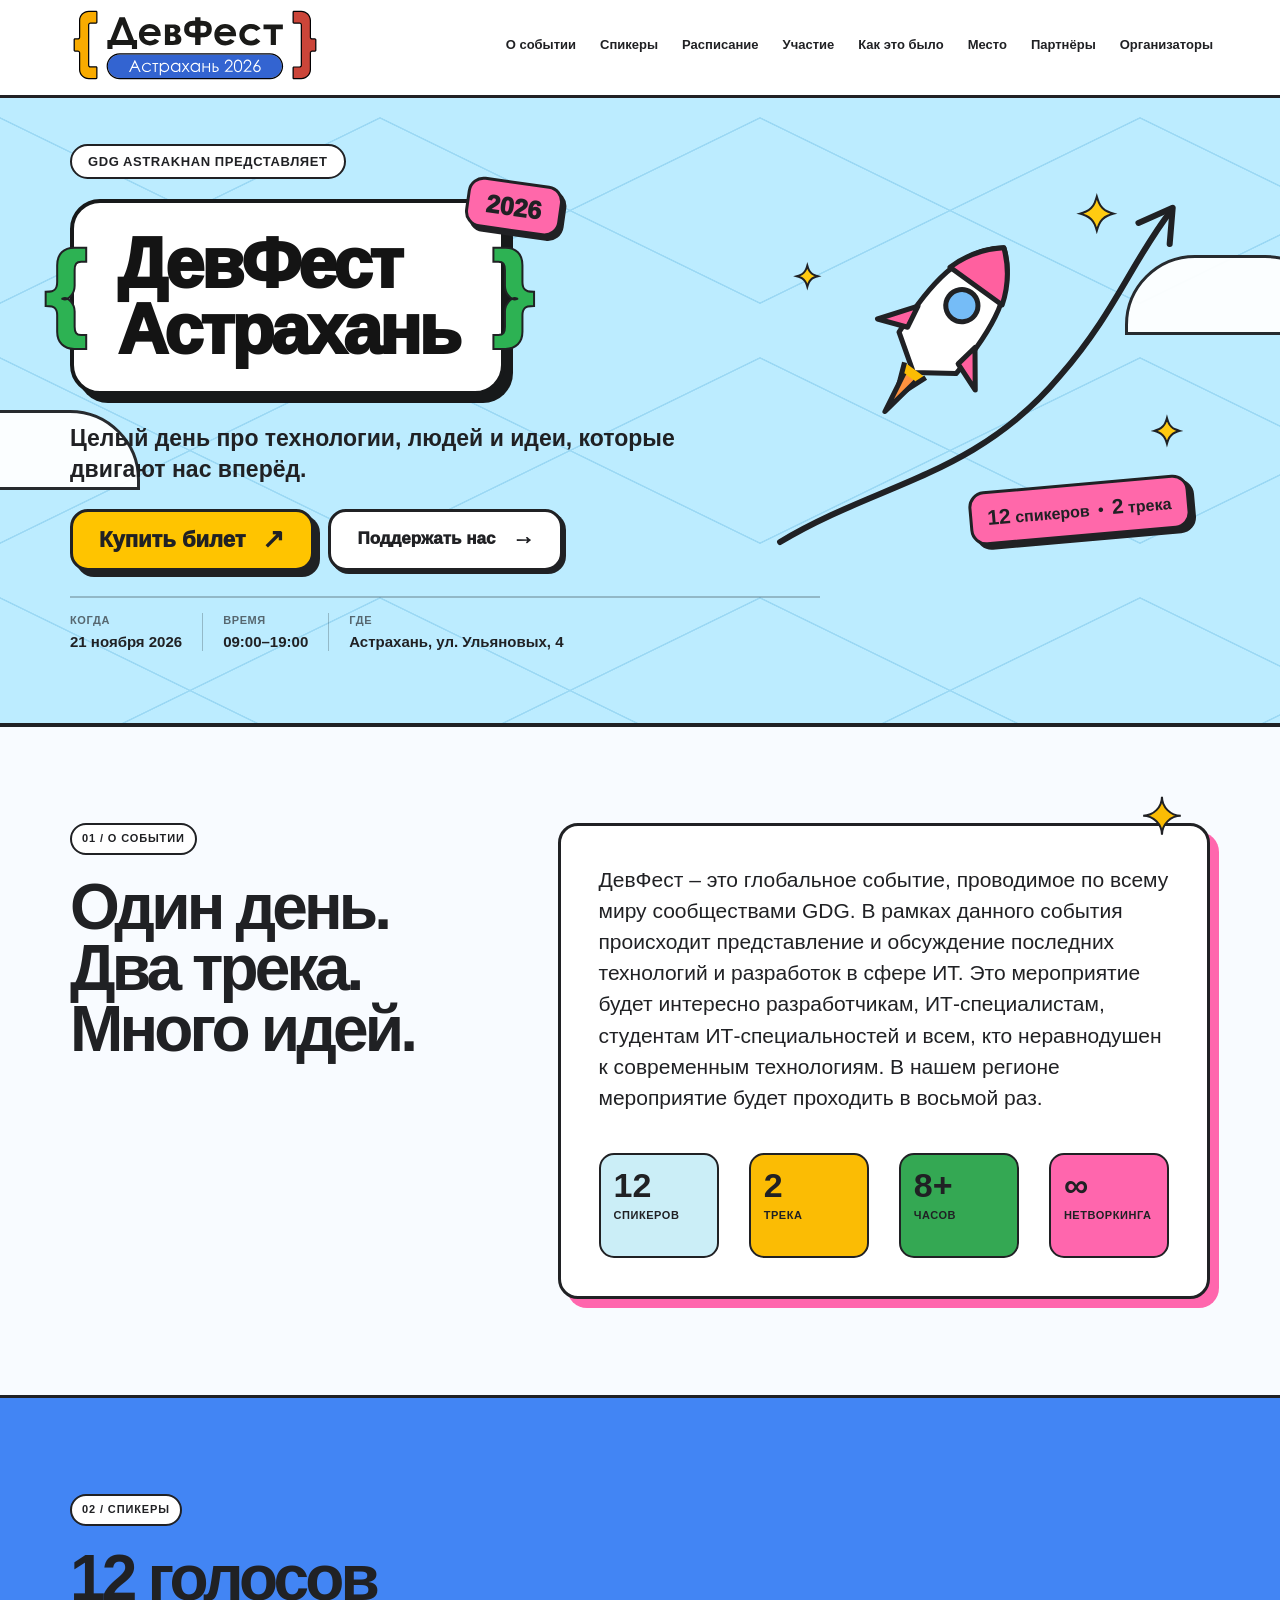
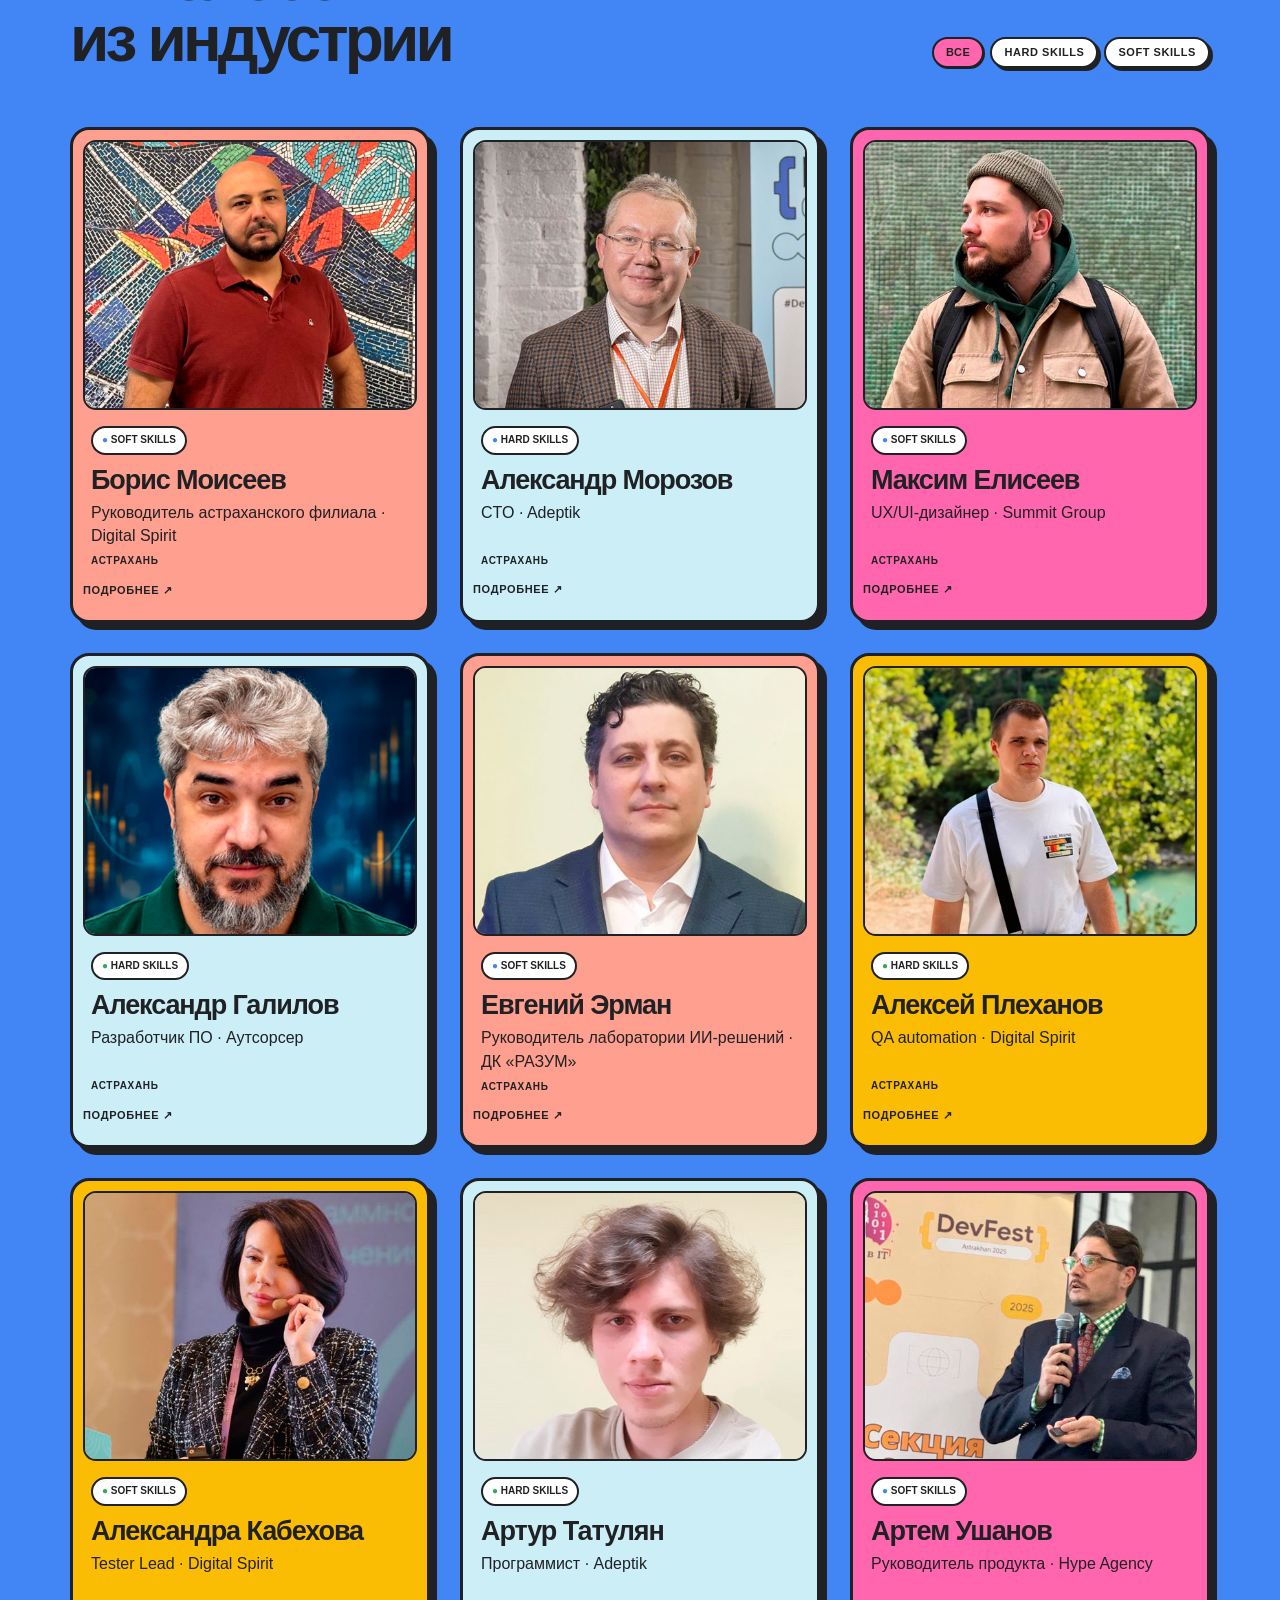
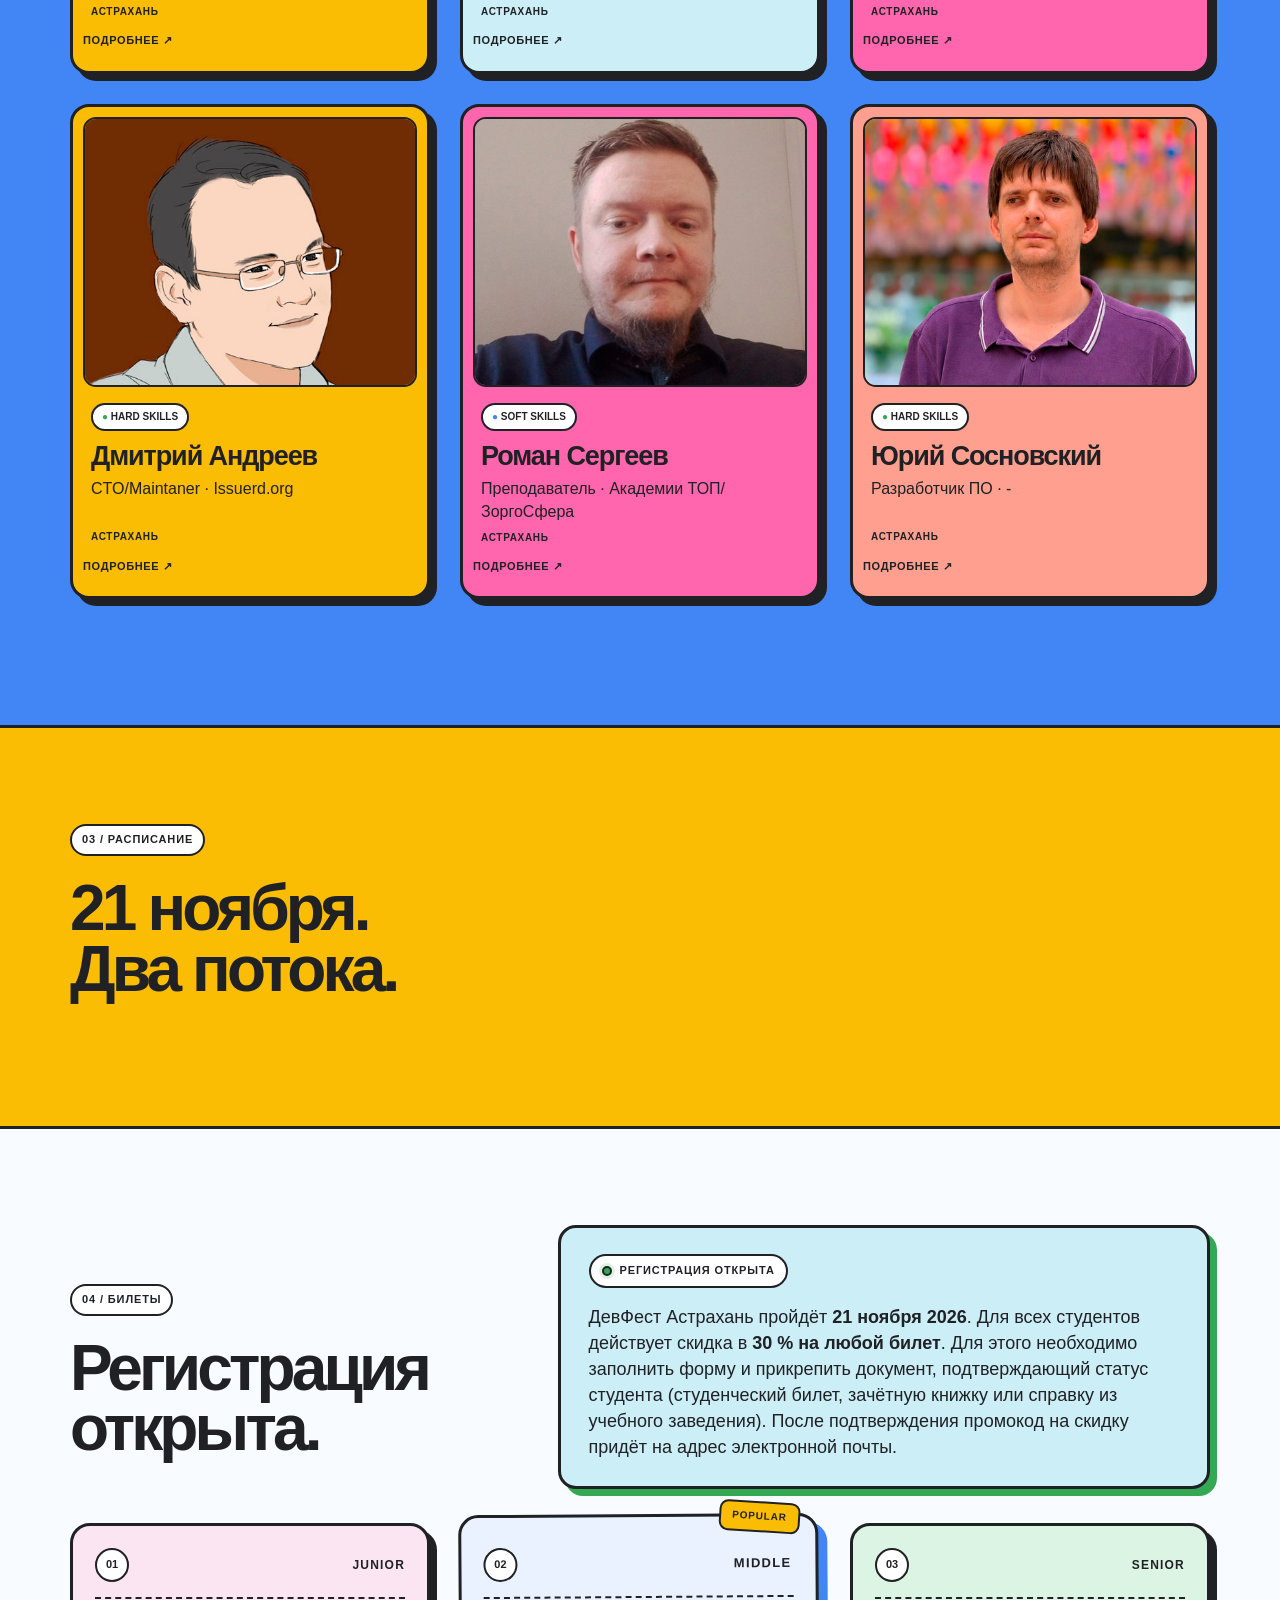
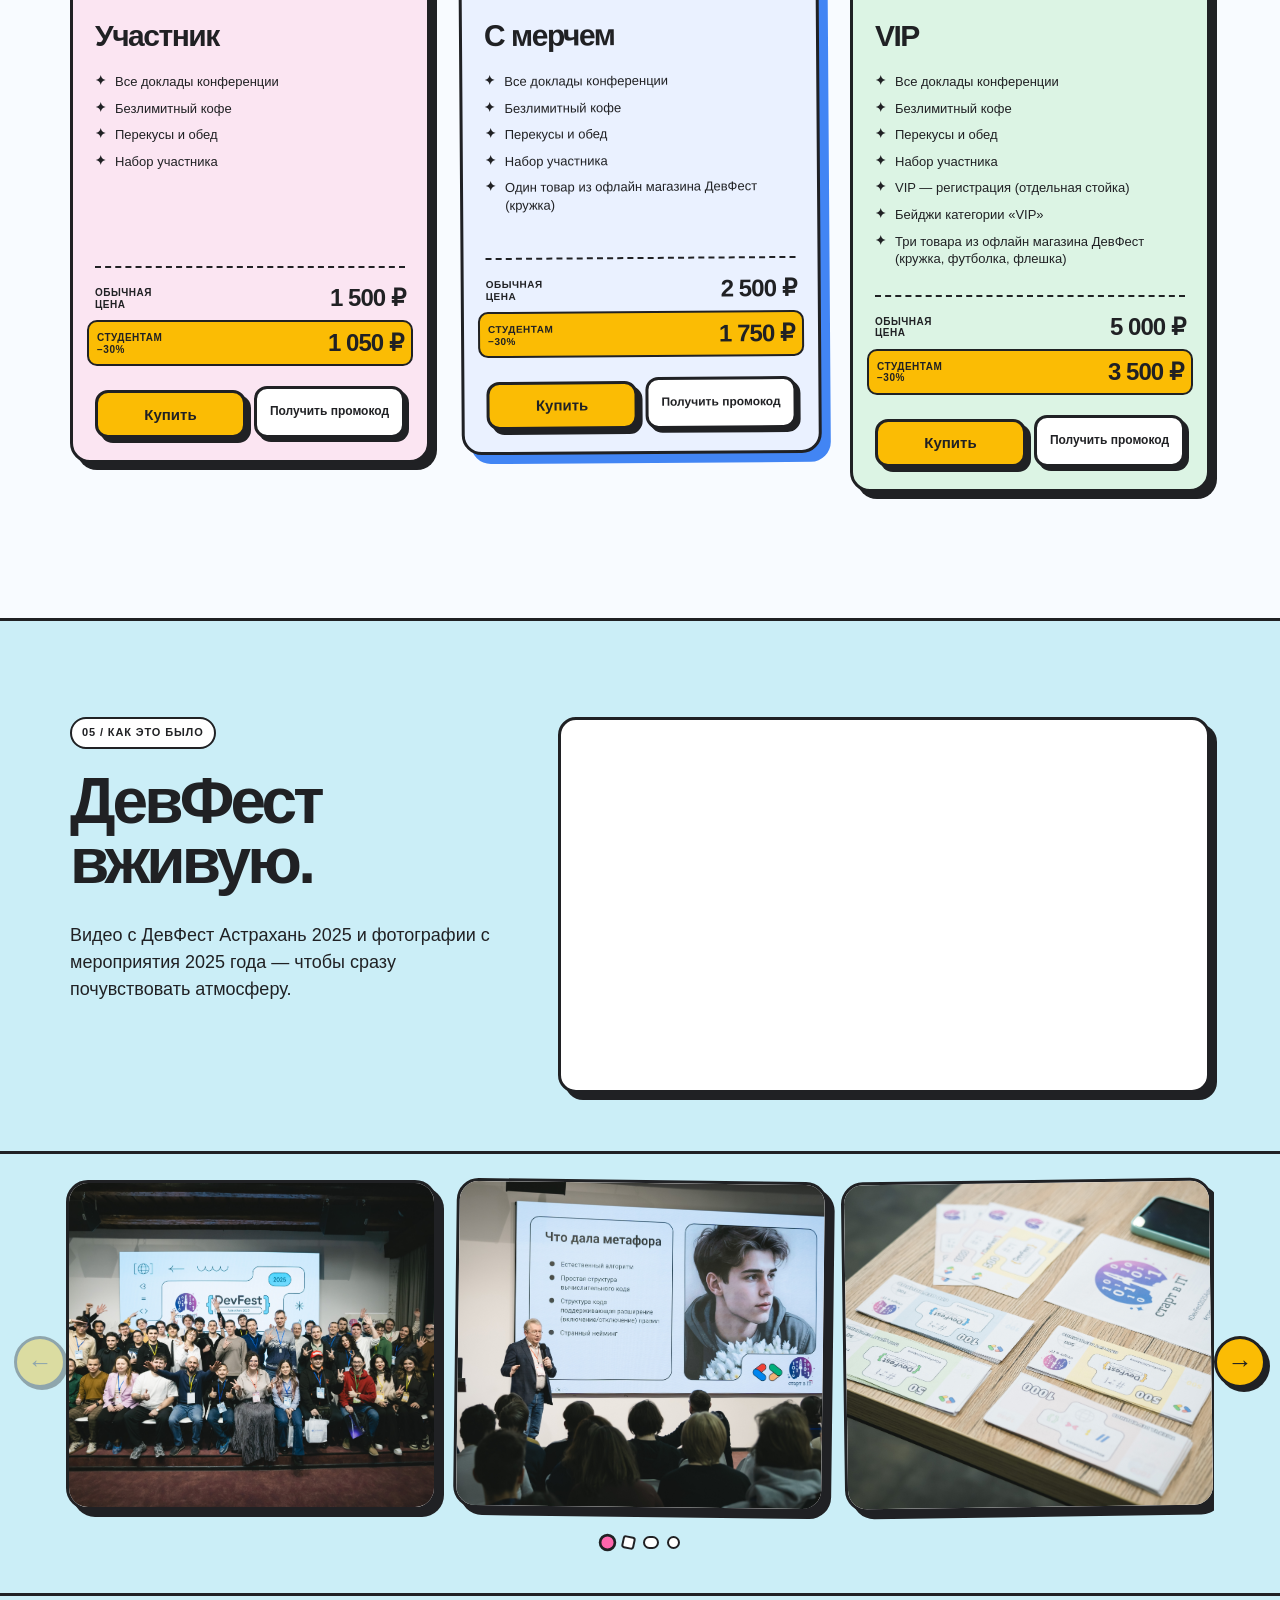
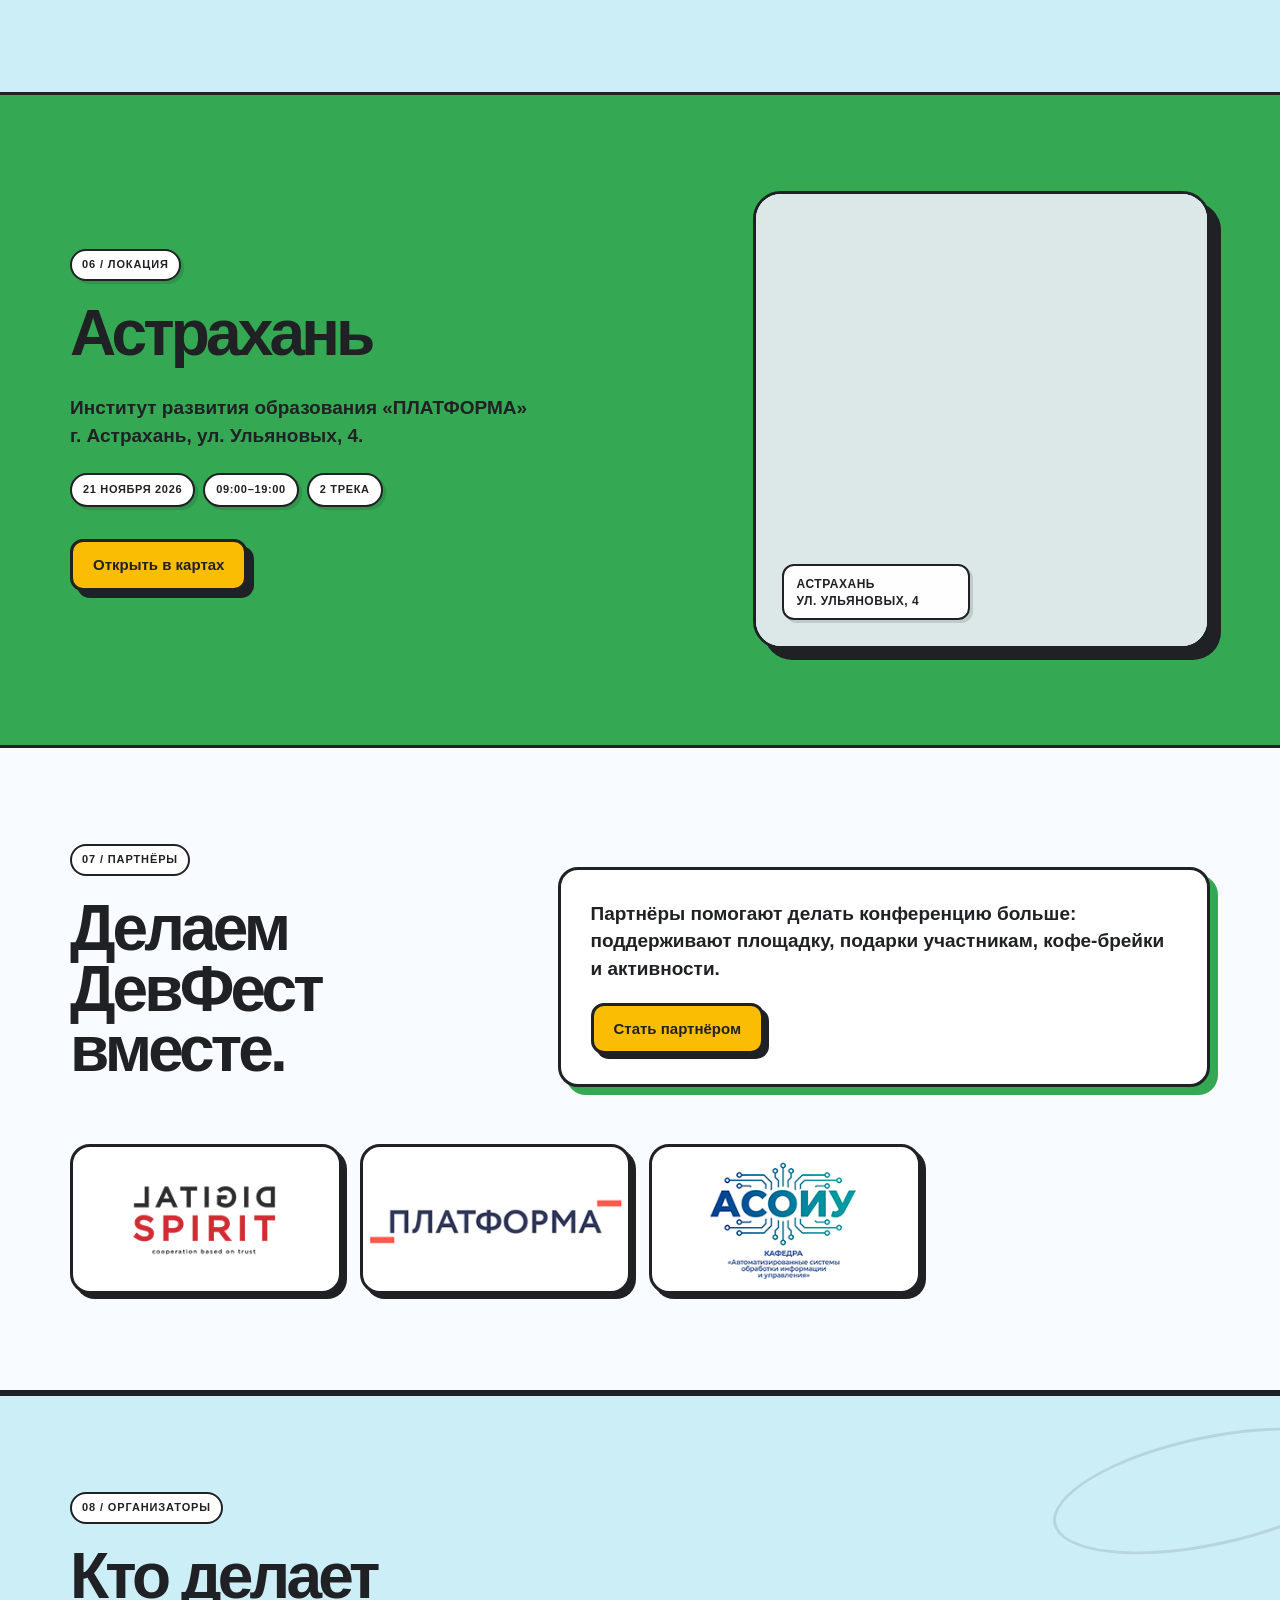
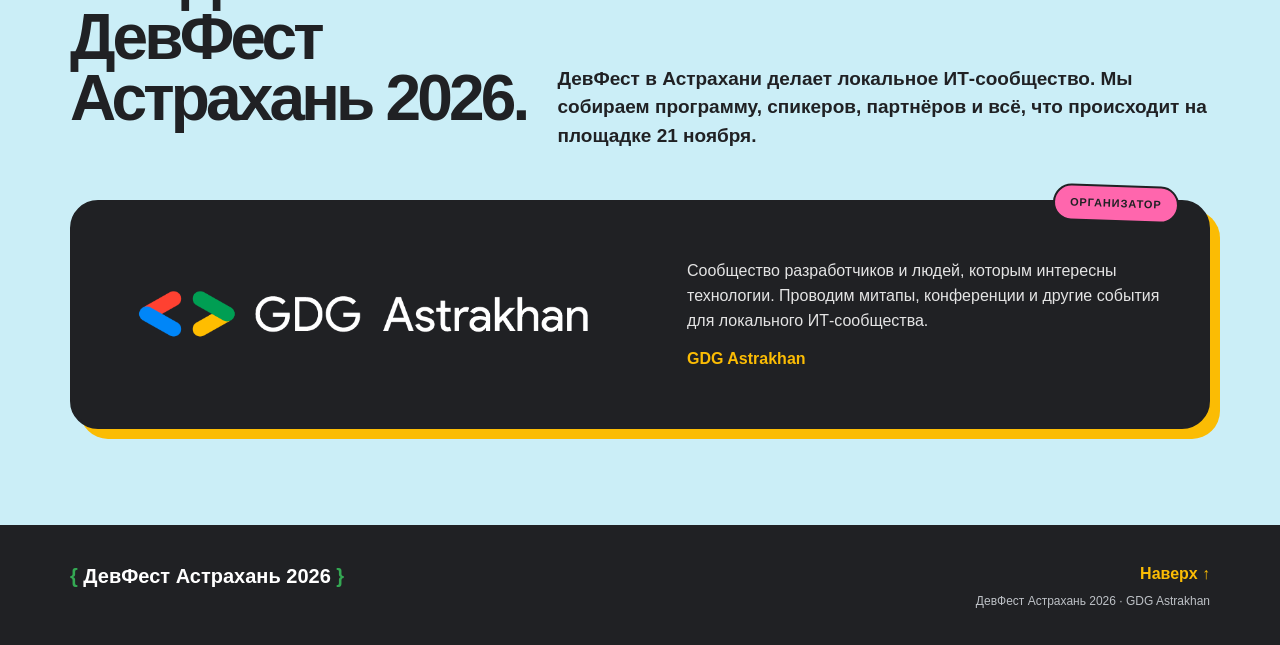
==== index.html @ 3cc4ab71 "Update index.html" ====
<!doctype html>
<html lang="ru">
<head>
  <meta charset="utf-8">
  <meta http-equiv="X-UA-Compatible" content="IE=edge">
  <meta name="viewport" content="width=device-width, initial-scale=1">
  <meta name="theme-color" content="#cbeef7">
  <title>ДевФест Астрахань 2026</title>
  <meta name="description" content="ДевФест Астрахань 2026 — конференция для разработчиков, IT-специалистов, студентов и всех, кому интересны современные технологии.">

  <link rel="shortcut icon" sizes="32x32" href="img/icons/favicon.ico">
  <!-- Bootstrap 3.3.6 — по условию проекта -->
  <link rel="stylesheet" href="https://maxcdn.bootstrapcdn.com/bootstrap/3.3.6/css/bootstrap.min.css">
  <link rel="stylesheet" href="https://unpkg.com/maplibre-gl@5.24.0/dist/maplibre-gl.css">
  <link rel="stylesheet" href="css/style.css">

  <!--[if lt IE 9]>
    <script src="https://oss.maxcdn.com/html5shiv/3.7.3/html5shiv.min.js"></script>
    <script src="https://oss.maxcdn.com/respond/1.4.2/respond.min.js"></script>
  <![endif]-->
</head>
<body data-spy="scroll" data-target="#mainNav" data-offset="90">

  <nav class="navbar navbar-devfest navbar-fixed-top" id="mainNav">
    <div class="container">
      <div class="navbar-header">
        <button type="button" class="navbar-toggle collapsed" data-toggle="collapse" data-target="#devfestNav" aria-expanded="false">
          <span class="sr-only">Открыть меню</span>
          <span class="icon-bar"></span>
          <span class="icon-bar"></span>
          <span class="icon-bar"></span>
        </button>
        <a class="navbar-brand" href="/" aria-label="ДевФест Астрахань 2026">
          <img class="nav-logo" src="img/logo.svg" alt="ДевФест Астрахань 2026">
        </a>
      </div>
      <div class="collapse navbar-collapse" id="devfestNav">
        <ul class="nav navbar-nav navbar-right">
          <li><a href="#about">О событии</a></li>
          <li><a href="#speakers">Спикеры</a></li>
          <li><a href="#schedule">Расписание</a></li>
          <li><a href="#tickets">Участие</a></li>
          <li><a href="#history">Как это было</a></li>
          <li><a href="#location">Место</a></li>
          <li><a href="#partners">Партнёры</a></li>
          <li><a href="#organizers">Организаторы</a></li>
        </ul>
      </div>
    </div>
  </nav>

      <header class="hero hero-v24" id="top">
    <div class="hero-v24-grid" aria-hidden="true"></div>
    <div class="hero-v24-cloud hero-v24-cloud-left" aria-hidden="true"></div>
    <div class="hero-v24-cloud hero-v24-cloud-right" aria-hidden="true"></div>
    <div class="container hero-v24-content">
      <div class="row">
        <div class="col-md-8 hero-v24-copy">
          <div class="hero-v24-eyebrow">GDG Astrakhan представляет</div>
          <div class="hero-v24-title-lockup">
            <div class="hero-v24-title-sign">
              <span class="hero-v24-brace hero-v24-brace-left" aria-hidden="true">{</span>
              <h1>ДевФест<br>Астрахань</h1>
              <span class="hero-v24-brace hero-v24-brace-right" aria-hidden="true">}</span>
            </div>
            <span class="hero-v24-year">2026</span>
          </div>
          <p class="hero-v24-description">Целый день про технологии, людей и идеи, которые двигают нас вперёд.</p>
          <div class="hero-v24-actions">
            <a class="hero-v24-buy" href="#tickets">Купить билет <span aria-hidden="true">↗</span></a>
            <a class="hero-v24-help" target="_blank" href="https://pay.cloudtips.ru/p/c174f8c7">Поддержать нас <span aria-hidden="true">→</span></a>
          </div>
          <div class="hero-v24-info" aria-label="Дата, время и место проведения">
            <div><span class="hero-v24-info-label">Когда</span><strong>21 ноября 2026</strong></div>
            <div><span class="hero-v24-info-label">Время</span><strong>09:00–19:00</strong></div>
            <a href="#location"><span class="hero-v24-info-label">Где</span><strong>Астрахань, ул. Ульяновых, 4</strong></a>
          </div>
        </div>
        <div class="col-md-4 hero-v24-graphic" aria-hidden="true">
          <svg class="hero-v24-flight" viewBox="0 0 430 410" xmlns="http://www.w3.org/2000/svg">
            <path d="M11 359 C109 300 205 294 289 194 C344 131 361 79 400 29" fill="none" stroke="#202124" stroke-width="6" stroke-linecap="round"/>
            <path d="M367 42 L401 27 L398 63" fill="none" stroke="#202124" stroke-width="6" stroke-linecap="round" stroke-linejoin="round"/>
            <g transform="translate(191 125) rotate(36)" stroke="#202124" stroke-width="5" stroke-linejoin="round">
              <path d="M0 -72 C34 -47 39 1 35 57 L0 81 -35 57 C-39 1 -34 -47 0 -72z" fill="#ffffff"/>
              <path d="M0 -72 C16 -59 27 -41 32 -25 L-32 -25 C-27 -41 -16 -59 0 -72z" fill="#ff609f"/>
              <circle cx="0" cy="-1" r="16" fill="#75bcf7"/>
              <path d="M-35 25 L-60 59 -31 48z" fill="#ff609f"/>
              <path d="M35 25 L60 59 31 48z" fill="#ff609f"/>
              <path d="M-13 78 L0 111 13 78" fill="#fbbc04"/>
              <path d="M-7 87 L0 129 7 87" fill="#ff923e"/>
            </g>
          </svg>
          <div class="hero-v24-star hero-v24-star-one">✦</div>
          <div class="hero-v24-star hero-v24-star-two">✦</div>
          <div class="hero-v24-star hero-v24-star-three">✦</div>
          <div class="hero-v24-event-chip"><b>12</b> спикеров <span>•</span> <b>2</b> трека</div>
        </div>
      </div>
    </div>
  </header>


  <main>
    <section class="section section-light" id="about">
      <div class="container">
        <div class="row">
          <div class="col-md-5">
            <div class="section-kicker">01 / О событии</div>
            <h2 class="section-title">Один день.<br>Два трека.<br>Много идей.</h2>
          </div>
          <div class="col-md-7">
            <div class="about-card">
              <p class="lead-copy">ДевФест – это глобальное событие, проводимое по всему миру сообществами GDG. В рамках данного события происходит представление и обсуждение последних технологий и разработок в сфере ИТ. Это мероприятие будет интересно разработчикам, ИТ-специалистам, студентам ИТ-специальностей и всем, кто неравнодушен к современным технологиям. В нашем регионе мероприятие будет проходить в восьмой раз.</p>
              <div class="row about-stats">
                <div class="col-xs-6 col-sm-3"><div class="stat"><b>12</b><span>спикеров</span></div></div>
                <div class="col-xs-6 col-sm-3"><div class="stat"><b>2</b><span>трека</span></div></div>
                <div class="col-xs-6 col-sm-3"><div class="stat"><b>8+</b><span>часов</span></div></div>
                <div class="col-xs-6 col-sm-3"><div class="stat"><b>∞</b><span>нетворкинга</span></div></div>
              </div>
            </div>
          </div>
        </div>
      </div>
    </section>

    <section class="section section-dark speakers-section" id="speakers">
      <div class="container">
        <div class="section-head row">
          <div class="col-md-7">
            <div class="section-kicker light">02 / Спикеры</div>
            <h2 class="section-title light">12 голосов<br>из индустрии</h2>
          </div>
          <div class="col-md-5 text-md-right">
            <div class="speaker-filters btn-group" role="group" aria-label="Фильтр спикеров">
              <button class="btn active" data-filter="all">Все</button>
              <button class="btn" data-filter="hard">Hard Skills</button>
              <button class="btn" data-filter="soft">Soft Skills</button>
            </div>
          </div>
        </div>

        <div class="row speaker-grid">
            <div class="col-sm-6 col-md-4 speaker-item" data-track="soft">
            <article data-toggle="modal" data-target="#talkModal" tabindex="0" role="button" data-speaker="Борис Моисеев" data-role="Руководитель астраханского филиала · Digital Spirit" data-city="Астрахань" data-talk="Программист — кто он? Правда о soft skills" data-track-name="Soft Skills" data-description="Почему технических навыков недостаточно: коммуникация, ответственность, ожидания команды и навыки, которые реально влияют на карьеру." class="speaker-card accent-orange">
              <div class="speaker-photo"><img src="img/speakers/moiseev.jpg" alt="Борис Моисеев"></div>
              <span class="track track-soft">Soft Skills</span><h3>Борис Моисеев</h3><p>Руководитель астраханского филиала · Digital Spirit</p><small>Астрахань</small>
            </article>
          </div>
          <div class="col-sm-6 col-md-4 speaker-item" data-track="hard">
            <article data-toggle="modal" data-target="#talkModal" tabindex="0" role="button" data-speaker="Александр Морозов" data-role="CTO · Adeptik" data-city="Астрахань" data-talk="Неуверенный доклад об искусственном интеллекте" data-track-name="Hard Skills" data-description="Разговор без хайпа о возможностях ИИ, ограничениях современных инструментов и о том, как здраво оценивать новые технологии." class="speaker-card accent-blue">
              <div class="speaker-photo"><img src="img/speakers/morozov.jpg" alt="Александр Морозов"></div>
              <span class="track track-soft">Hard Skills</span><h3>Александр Морозов</h3><p>CTO · Adeptik</p><small>Астрахань</small>
            </article>
          </div>
          <div class="col-sm-6 col-md-4 speaker-item" data-track="soft">
            <article data-toggle="modal" data-target="#talkModal" tabindex="0" role="button" data-speaker="Максим Елисеев" data-role="UI/UX · Summit Group" data-city="Астрахань" data-talk="От хаоса к порядку: как задачи находят своё место в бэклоге" data-track-name="Soft Skills" data-description="О том, как превращать поток входящих запросов в управляемый бэклог и принимать понятные продуктовые и командные решения." class="speaker-card accent-cream">
              <div class="speaker-photo"><img src="img/speakers/eliseev.jpg" alt="Максим Елисеев"></div>
              <span class="track track-soft">Soft Skills</span><h3>Максим Елисеев</h3><p>UX/UI-дизайнер · Summit Group</p><small>Астрахань</small>
            </article>
          </div>
          <div class="col-sm-6 col-md-4 speaker-item" data-track="hard">
            <article data-toggle="modal" data-target="#talkModal" tabindex="0" role="button" data-speaker="Кирилл Левченко" data-role="Разработчик ПО · Аутсорсер" data-city="Астрахань" data-talk="Kubernetes и операторы: автоматизация, которую вы искали" data-track-name="Hard Skills" data-description="Разбираемся, зачем нужны Kubernetes Operators, где они экономят ручную работу и как автоматизировать типовые операции в кластере." class="speaker-card accent-blue">
              <div class="speaker-photo"><img src="img/speakers/galilov.jpg" alt="Александр Галилов"></div>
              <span class="track track-hard">Hard Skills</span><h3>Александр Галилов</h3><p>Разработчик ПО · Аутсорсер</p><small>Астрахань</small>
            </article>
          </div>
          <div class="col-sm-6 col-md-4 speaker-item" data-track="soft">
            <article data-toggle="modal" data-target="#talkModal" tabindex="0" role="button" data-speaker="Евгений Эрман" data-role="Директор по цифровизации · ДК «РАЗУМ»" data-city="Астрахань" data-talk="Правительство на другой планете живет, родной! Как устранить разрыв между руководством и ИТ-командой" data-track-name="Soft Skills" data-description="Почему бизнес и IT часто говорят на разных языках и какие практики помогают согласовать ожидания, цели и ответственность." class="speaker-card accent-orange">
              <div class="speaker-photo"><img src="img/speakers/erman.jpg" alt="Евгений Эрман"></div>
              <span class="track track-soft">Soft Skills</span><h3>Евгений Эрман</h3><p>Руководитель лаборатории ИИ-решений · ДК «РАЗУМ»</p><small>Астрахань</small>
            </article>
          </div>
          <div class="col-sm-6 col-md-4 speaker-item" data-track="hard">
            <article data-toggle="modal" data-target="#talkModal" tabindex="0" role="button" data-speaker="Алексей Плеханов" data-role="QA automation · Digital Spirit" data-city="Астрахань" data-talk="Магия анимаций в SwiftUI: от простого к сложному" data-track-name="Hard Skills" data-description="От базовых переходов до составных анимаций в SwiftUI — с акцентом на понятные принципы и практические приёмы." class="speaker-card">
              <div class="speaker-photo"><img src="img/speakers/pleganov.jpg" alt="Алексей Плеханов"></div>
              <span class="track track-hard">Hard Skills</span><h3>Алексей Плеханов</h3><p>QA automation · Digital Spirit</p><small>Астрахань</small>
            </article>
          </div>

          <div class="col-sm-6 col-md-4 speaker-item" data-track="soft">
            <article data-toggle="modal" data-target="#talkModal" tabindex="0" role="button" data-speaker="Александра Кабехова" data-role="Tester Lead · Digital Spirit" data-city="Астрахань" data-talk="Искусственный интеллект в жизни разработчика: друг или враг?" data-track-name="Soft Skills" data-description="Практический взгляд на то, как разработчику использовать ИИ в ежедневной работе, где он действительно помогает и где создаёт новые риски." class="speaker-card">
              <div class="speaker-photo"><img src="img/speakers/kabehova.jpg" alt="Александра Кабехова"></div>
              <span class="track track-hard">Soft Skills</span><h3>Александра Кабехова</h3><p>Tester Lead · Digital Spirit</p><small>Астрахань</small>
            </article>
          </div>
          <div class="col-sm-6 col-md-4 speaker-item" data-track="hard">
            <article data-toggle="modal" data-target="#talkModal" tabindex="0" role="button" data-speaker="Артур Татулян" data-role="Программист · Adeptik" data-city="Астрахань" data-talk="Алгоритмы против хакеров: как предсказать атаку?" data-track-name="Hard Skills" data-description="Как алгоритмы и данные помогают искать признаки атак, оценивать риски и усиливать защиту до того, как инцидент случился." class="speaker-card accent-blue">
              <div class="speaker-photo"><img src="img/speakers/tatulyan.jpg" alt="Артур Татулян"></div>
              <span class="track track-hard">Hard Skills</span><h3>Артур Татулян</h3><p>Программист · Adeptik</p><small>Астрахань</small>
            </article>
          </div>

          <div class="col-sm-6 col-md-4 speaker-item" data-track="soft">
            <article data-toggle="modal" data-target="#talkModal" tabindex="0" role="button" data-speaker="Артем Ушанов" data-role="Руководитель продукта · Hype Agency" data-city="Астрахань" data-talk="Кольцо Всевластья для продакта: почему экономика продукта важнее всего остального" data-track-name="Soft Skills" data-description="Как продуктовые решения связаны с экономикой и почему юнит-экономика помогает выбирать то, что действительно стоит делать." class="speaker-card accent-cream">
              <div class="speaker-photo"><img src="img/speakers/ushanov.jpg" alt="Артем Ушанов"></div>
              <span class="track track-soft">Soft Skills</span><h3>Артем Ушанов</h3><p>Руководитель продукта · Hype Agency</p><small>Астрахань</small>
            </article>
          </div>
          <div class="col-sm-6 col-md-4 speaker-item" data-track="hard">
            <article data-toggle="modal" data-target="#talkModal" tabindex="0" role="button" data-speaker="Дмитрий Андреев" data-role="CTO/Maintaner · Issuerd.org" data-city="Астрахань" data-talk="Тест бэкенда: как начать тестировать свой код и не бросить (Laravel Edition)" data-track-name="Hard Skills" data-description="Пошаговый разговор о том, как начать покрывать backend тестами и встроить тестирование в повседневную разработку." class="speaker-card">
              <div class="speaker-photo"><img src="img/speakers/andreev.jpg" alt="Дмитрий Андреев"></div>
              <span class="track track-hard">Hard Skills</span><h3>Дмитрий Андреев</h3><p>CTO/Maintaner · Issuerd.org</p><small>Астрахань</small>
            </article>
          </div>
          <div class="col-sm-6 col-md-4 speaker-item" data-track="soft">
            <article data-toggle="modal" data-target="#talkModal" tabindex="0" role="button" data-speaker="Роман Сергеев" data-role="Преподаватель · Академии ТОП/ЗоргоСфера" data-city="Астрахань" data-talk="Ритуалы мотивации в IT: шаманство или рабочая стратегия?" data-track-name="Soft Skills" data-description="Что на самом деле мотивирует специалистов, какие практики работают в командах и где заканчиваются полезные ритуалы." class="speaker-card accent-cream">
              <div class="speaker-photo"><img src="img/speakers/sergeev.jpg" alt="Роман Сергеев"></div>
              <span class="track track-soft">Soft Skills</span><h3>Роман Сергеев</h3><p>Преподаватель · Академии ТОП/ЗоргоСфера</p><small>Астрахань</small>
            </article>
          </div>
          <div class="col-sm-6 col-md-4 speaker-item" data-track="hard">
            <article data-toggle="modal" data-target="#talkModal" tabindex="0" role="button" data-speaker="Юрий Сосновский" data-role="Разработчик ПО · -" data-city="Астрахань" data-talk="Погружаемся в поток: как устроены параллелизм и асинхронность, кто виноват и что делать прикладному разработчику?" data-track-name="Hard Skills" data-description="На примерах разбираем конкурентность, параллелизм и асинхронность: где возникают проблемы и какие модели помогают их решать." class="speaker-card accent-orange">
              <div class="speaker-photo"><img src="img/speakers/sosnovskiy.jpg" alt="Юрий Сосновский"></div>
              <span class="track track-hard">Hard Skills</span><h3>Юрий Сосновский</h3><p>Разработчик ПО · -</p><small>Астрахань</small>
            </article>
          </div>



         <!-- 
           <div class="col-sm-6 col-md-4 speaker-item" data-track="hard">
            <article data-toggle="modal" data-target="#talkModal" tabindex="0" role="button" data-speaker="Кирилл Левченко" data-role="SRE · Dodo Engineering" data-city="Москва" data-talk="Kubernetes и операторы: автоматизация, которую вы искали" data-track-name="Hard Skills" data-description="Разбираемся, зачем нужны Kubernetes Operators, где они экономят ручную работу и как автоматизировать типовые операции в кластере." class="speaker-card accent-blue">
              <div class="speaker-photo"><img src="https://devfest2024.gdgastra.ru/assets/img/speakers/levchenko.png" alt="Кирилл Левченко"></div>
              <span class="track track-hard">Hard Skills</span><h3>Кирилл Левченко</h3><p>SRE · Dodo Engineering</p><small>Москва</small>
            </article>
          </div> -->
        </div>
      </div>
    </section>

    <section class="section section-yellow" id="schedule">
      <div class="container">
        <div class="row">
          <div class="col-md-4">
            <div class="section-kicker">03 / Расписание</div>
            <h2 class="section-title">21 ноября.<br>Два потока.</h2>
          </div>
          <!--<div class="col-md-8">
            <div class="schedule-board">
              <div class="schedule-head row hidden-xs">
                <div class="col-sm-2">Время</div><div class="col-sm-5">Hard Skills</div><div class="col-sm-5">Soft Skills</div>
              </div>

              <div class="schedule-row shared row">
                <div class="col-sm-2 time">09:00</div><div class="col-sm-10"><b>Регистрация участников</b><span>Приветственный кофе, знакомство и общение</span></div>
              </div>
              <div class="schedule-row shared row">
                <div class="col-sm-2 time">10:00</div><div class="col-sm-10"><b>Официальное открытие ДевФест Астрахань 2026</b><span>Приветствие организаторов, партнёров и сообщества</span></div>
              </div>
              <div class="schedule-row row">
                <div class="col-sm-2 time">11:00</div>
                <div class="col-sm-5 slot hard" data-toggle="modal" data-target="#talkModal" tabindex="0" role="button" data-speaker="Кирилл Левченко" data-role="SRE · Dodo Engineering" data-city="Москва" data-talk="Kubernetes и операторы: автоматизация, которую вы искали" data-track-name="Hard Skills" data-description="Разбираемся, зачем нужны Kubernetes Operators, где они экономят ручную работу и как автоматизировать типовые операции в кластере."><em>Hard</em><b>Kubernetes и операторы: автоматизация, которую вы искали</b><span>Кирилл Левченко</span></div>
                <div class="col-sm-5 slot soft" data-toggle="modal" data-target="#talkModal" tabindex="0" role="button" data-speaker="Артем Ушанов" data-role="Руководитель финансовых проектов · Самолет Плюс" data-city="Астрахань" data-talk="Кольцо Всевластья для продакта: почему экономика продукта важнее всего остального" data-track-name="Soft Skills" data-description="Как продуктовые решения связаны с экономикой и почему юнит-экономика помогает выбирать то, что действительно стоит делать."><em>Soft</em><b>Кольцо Всевластья для продакта: почему экономика продукта важнее всего остального</b><span>Артем Ушанов</span></div>
              </div>
              <div class="schedule-row row">
                <div class="col-sm-2 time">12:00</div>
                <div class="col-sm-5 slot hard" data-toggle="modal" data-target="#talkModal" tabindex="0" role="button" data-speaker="Евгений Шигаев" data-role="CEO · Codderz" data-city="Астрахань" data-talk="Тест бэкенда: как начать тестировать свой код и не бросить" data-track-name="Hard Skills" data-description="Пошаговый разговор о том, как начать покрывать backend тестами и встроить тестирование в повседневную разработку."><em>Hard</em><b>Тест бэкенда: как начать тестировать свой код и не бросить</b><span>Евгений Шигаев</span></div>
                <div class="col-sm-5 slot soft" data-toggle="modal" data-target="#talkModal" tabindex="0" role="button" data-speaker="Екатерина Горбачева" data-role="Руководитель HR-направления · Бест" data-city="Астрахань" data-talk="Ритуалы мотивации в IT: шаманство или рабочая стратегия?" data-track-name="Soft Skills" data-description="Что на самом деле мотивирует специалистов, какие практики работают в командах и где заканчиваются полезные ритуалы."><em>Soft</em><b>Ритуалы мотивации в IT: шаманство или рабочая стратегия?</b><span>Екатерина Горбачева</span></div>
              </div>
              <div class="schedule-row shared row">
                <div class="col-sm-2 time">12:40</div><div class="col-sm-10"><b>Обед</b><span>Перерыв и нетворкинг</span></div>
              </div>
              <div class="schedule-row row">
                <div class="col-sm-2 time">14:00</div>
                <div class="col-sm-5 slot hard" data-toggle="modal" data-target="#talkModal" tabindex="0" role="button" data-speaker="Александр Морозов" data-role="CTO · Adeptik" data-city="Астрахань" data-talk="Неуверенный доклад об искусственном интеллекте" data-track-name="Hard Skills" data-description="Разговор без хайпа о возможностях ИИ, ограничениях современных инструментов и о том, как здраво оценивать новые технологии."><em>Hard</em><b>Неуверенный доклад об искусственном интеллекте</b><span>Александр Морозов</span></div>
                <div class="col-sm-5 slot soft" data-toggle="modal" data-target="#talkModal" tabindex="0" role="button" data-speaker="Евгений Эрман" data-role="Директор по цифровизации · ДК «РАЗУМ»" data-city="Астрахань" data-talk="Как устранить разрыв между руководством и IT-командой" data-track-name="Soft Skills" data-description="Почему бизнес и IT часто говорят на разных языках и какие практики помогают согласовать ожидания, цели и ответственность."><em>Soft</em><b>Как устранить разрыв между руководством и IT-командой</b><span>Евгений Эрман</span></div>
              </div>
              <div class="schedule-row row">
                <div class="col-sm-2 time">15:00</div>
                <div class="col-sm-5 slot hard" data-toggle="modal" data-target="#talkModal" tabindex="0" role="button" data-speaker="Юрий Яровой" data-role="Старший программист · Positive Technologies" data-city="Астрахань" data-talk="Алгоритмы против хакеров: как предсказать атаку?" data-track-name="Hard Skills" data-description="Как алгоритмы и данные помогают искать признаки атак, оценивать риски и усиливать защиту до того, как инцидент случился."><em>Hard</em><b>Алгоритмы против хакеров: как предсказать атаку?</b><span>Юрий Яровой</span></div>
                <div class="col-sm-5 slot soft" data-toggle="modal" data-target="#talkModal" tabindex="0" role="button" data-speaker="Александр Устиченко" data-role="Team Lead · Т-Банк" data-city="Астрахань" data-talk="От хаоса к порядку: как задачи находят своё место в бэклоге" data-track-name="Soft Skills" data-description="О том, как превращать поток входящих запросов в управляемый бэклог и принимать понятные продуктовые и командные решения."><em>Soft</em><b>От хаоса к порядку: как задачи находят своё место в бэклоге</b><span>Александр Устиченко</span></div>
              </div>
              <div class="schedule-row shared row">
                <div class="col-sm-2 time">15:40</div><div class="col-sm-10"><b>Кофе-брейк</b><span>Перезаряжаемся и продолжаем</span></div>
              </div>
              <div class="schedule-row row">
                <div class="col-sm-2 time">16:10</div>
                <div class="col-sm-5 slot hard" data-toggle="modal" data-target="#talkModal" tabindex="0" role="button" data-speaker="Юрий Сосновский" data-role="Разработчик ПО · Drive2" data-city="Астрахань" data-talk="Параллелизм и асинхронность: кто виноват и что делать" data-track-name="Hard Skills" data-description="На примерах разбираем конкурентность, параллелизм и асинхронность: где возникают проблемы и какие модели помогают их решать."><em>Hard</em><b>Параллелизм и асинхронность: кто виноват и что делать</b><span>Юрий Сосновский</span></div>
                <div class="col-sm-5 slot soft" data-toggle="modal" data-target="#talkModal" tabindex="0" role="button" data-speaker="Александр Белькевич" data-role="Senior разработчик · EMCD Tech LTD" data-city="Астрахань" data-talk="Искусственный интеллект в жизни разработчика: друг или враг?" data-track-name="Soft Skills" data-description="Практический взгляд на то, как разработчику использовать ИИ в ежедневной работе, где он действительно помогает и где создаёт новые риски."><em>Soft</em><b>Искусственный интеллект в жизни разработчика: друг или враг?</b><span>Александр Белькевич</span></div>
              </div>
              <div class="schedule-row row">
                <div class="col-sm-2 time">17:10</div>
                <div class="col-sm-5 slot hard" data-toggle="modal" data-target="#talkModal" tabindex="0" role="button" data-speaker="Алена Мичурина" data-role="Junior Fullstack Developer" data-city="Москва" data-talk="Магия анимаций в SwiftUI: от простого к сложному" data-track-name="Hard Skills" data-description="От базовых переходов до составных анимаций в SwiftUI — с акцентом на понятные принципы и практические приёмы."><em>Hard</em><b>Магия анимаций в SwiftUI: от простого к сложному</b><span>Алена Мичурина</span></div>
                <div class="col-sm-5 slot soft" data-toggle="modal" data-target="#talkModal" tabindex="0" role="button" data-speaker="Валерий Лаптев" data-role="Программист · Digital Spirit" data-city="Астрахань" data-talk="Программист — кто он? Правда о soft skills" data-track-name="Soft Skills" data-description="Почему технических навыков недостаточно: коммуникация, ответственность, ожидания команды и навыки, которые реально влияют на карьеру."><em>Soft</em><b>Программист — кто он? Правда о soft skills</b><span>Валерий Лаптев</span></div>
              </div>
              <div class="schedule-row shared row">
                <div class="col-sm-2 time">18:00</div><div class="col-sm-10"><b>Закрытие конференции</b><span>Подведение итогов ДевФест Астрахань 2026</span></div>
              </div>
              <div class="schedule-row shared row last">
                <div class="col-sm-2 time">18:10</div><div class="col-sm-10"><b>Afterparty & Networking</b><span>Общаемся без сцены и слайдов</span></div>
              </div>
            </div>
          </div> -->
        </div>
      </div>
    </section>

    <section class="section section-light tickets-section" id="tickets">
      <div class="container">
        <div class="row tickets-heading">
          <div class="col-md-5">
            <div class="section-kicker">04 / Билеты</div>
            <h2 class="section-title">Регистрация<br>открыта.</h2>
          </div>
          <div class="col-md-7">
            <div class="tickets-intro">
              <span class="registration-live"><i></i> регистрация открыта</span>
              <p>ДевФест Астрахань пройдёт <strong>21 ноября 2026</strong>. Для всех студентов действует скидка в <strong>30 % на любой билет</strong>. Для этого необходимо заполнить форму и прикрепить документ, подтверждающий статус студента (студенческий билет, зачётную книжку или справку из учебного заведения). После подтверждения промокод на скидку придёт на адрес электронной почты.</p>
            </div>
          </div>
        </div>

        <div class="row ticket-grid">
          <div class="col-sm-4">
            <article class="price-ticket ticket-junior">
              <div class="ticket-topline"><span>01</span><b>Junior</b></div>
              <h3>Участник</h3>
              <ul>
                <li>Все доклады конференции</li>
                <li>Безлимитный кофе</li>
                <li>Перекусы и обед</li>
                <li>Набор участника</li>
              </ul>
              <div class="ticket-prices">
                <div><small>Обычная цена</small><strong>1 500 ₽</strong></div>
                <div class="student-price"><small>Студентам −30%</small><strong>1 050 ₽</strong></div>
              </div>
              <div class="ticket-actions">
                <button class="btn btn-devfest ticket-buy" onclick="showEventsNhForm('https://events.nethouse.ru/buy_tickets/176477')" data-preloaded-form>Купить</button>
                <button class="btn btn-promo ticket-promo" data-toggle="modal" data-target="#promoModal" data-ticket="Junior">Получить промокод</button>
              </div>
            </article>
          </div>

          <div class="col-sm-4">
            <article class="price-ticket ticket-middle featured">
              <div class="ticket-ribbon">POPULAR</div>
              <div class="ticket-topline"><span>02</span><b>Middle</b></div>
              <h3>С мерчем</h3>
              <ul>
                <li>Все доклады конференции</li>
                <li>Безлимитный кофе</li>
                <li>Перекусы и обед</li>
                <li>Набор участника</li>
                <li>Один товар из офлайн магазина ДевФест (кружка)</li>
              </ul>
              <div class="ticket-prices">
                <div><small>Обычная цена</small><strong>2 500 ₽</strong></div>
                <div class="student-price"><small>Студентам −30%</small><strong>1 750 ₽</strong></div>
              </div>
              <div class="ticket-actions">
                <button class="btn btn-devfest ticket-buy" onclick="showEventsNhForm('https://events.nethouse.ru/buy_tickets/176477')" data-preloaded-form>Купить</button>
                <button class="btn btn-promo ticket-promo" data-toggle="modal" data-target="#promoModal" data-ticket="Middle">Получить промокод</button>
              </div>
            </article>
          </div>

          <div class="col-sm-4">
            <article class="price-ticket ticket-senior">
              <div class="ticket-topline"><span>03</span><b>Senior</b></div>
              <h3>VIP</h3>
              <ul>
                <li>Все доклады конференции</li>
                <li>Безлимитный кофе</li>
                <li>Перекусы и обед</li>
                <li>Набор участника</li>
                <li>VIP — регистрация (отдельная стойка)</li>
                <li>Бейджи категории «VIP»</li>
                <li>Три товара из офлайн магазина ДевФест (кружка, футболка, флешка)</li>
              </ul>
              <div class="ticket-prices">
                <div><small>Обычная цена</small><strong>5 000 ₽</strong></div>
                <div class="student-price"><small>Студентам −30%</small><strong>3 500 ₽</strong></div>
              </div>
              <div class="ticket-actions">
                <button class="btn btn-devfest ticket-buy" onclick="showEventsNhForm('https://events.nethouse.ru/buy_tickets/176477')" data-preloaded-form>Купить</button>
                <button class="btn btn-promo ticket-promo" data-toggle="modal" data-target="#promoModal" data-ticket="Senior">Получить промокод</button>
              </div>
            </article>
          </div>
        </div>
    </section>


    <section class="section history-section" id="history">
      <div class="container">
        <div class="row">
          <div class="col-md-5">
            <div class="section-kicker">05 / Как это было</div>
            <h2 class="section-title">ДевФест<br>вживую.</h2>
            <p class="history-copy">Видео с ДевФест Астрахань 2025 и фотографии с мероприятия 2025 года — чтобы сразу почувствовать атмосферу.</p>
          </div>
          <div class="col-md-7">
            <div class="video-feature"><div class="embed-responsive embed-responsive-16by9"><iframe class="embed-responsive-item" src="https://vk.ru/video_ext.php?oid=-160444032&id=456239050" allowfullscreen title="ДевФест Астрахань 2025"></iframe></div></div>
          </div>
        </div>

        <div class="gallery-fullbleed" aria-label="Фотографии ДевФест 2025">
          <button class="gallery-edge gallery-prev" type="button" aria-label="Предыдущие фотографии">←</button>
          <div class="gallery-viewport" id="photoGallery">
            <div class="gallery-strip">
              <button class="gallery-slide" type="button" data-full="img/gallery/01.jpg"><img src="img/gallery/01.jpg" alt="ДевФест 2025 · фото 1"></button>
              <button class="gallery-slide" type="button" data-full="img/gallery/02.jpg"><img src="img/gallery/02.jpg" alt="ДевФест 2025 · фото 2"></button>
              <button class="gallery-slide" type="button" data-full="img/gallery/03.jpg"><img src="img/gallery/03.jpg" alt="ДевФест 2025 · фото 3"></button>
              <button class="gallery-slide" type="button" data-full="img/gallery/04.jpg"><img src="img/gallery/04.jpg" alt="ДевФест 2025 · фото 4"></button>
              <button class="gallery-slide" type="button" data-full="img/gallery/05.jpg"><img src="img/gallery/05.jpg" alt="ДевФест 2025 · фото 5"></button>
              <button class="gallery-slide" type="button" data-full="img/gallery/06.jpg"><img src="img/gallery/06.jpg" alt="ДевФест 2025 · фото 6"></button>
              <button class="gallery-slide" type="button" data-full="img/gallery/07.jpg"><img src="img/gallery/07.jpg" alt="ДевФест 2025 · фото 7"></button>
              <button class="gallery-slide" type="button" data-full="img/gallery/08.jpg"><img src="img/gallery/08.jpg" alt="ДевФест 2025 · фото 8"></button>
              <button class="gallery-slide" type="button" data-full="img/gallery/09.jpg"><img src="img/gallery/09.jpg" alt="ДевФест 2025 · фото 9"></button>
              <button class="gallery-slide" type="button" data-full="img/gallery/10.jpg"><img src="img/gallery/10.jpg" alt="ДевФест 2025 · фото 10"></button>
              <button class="gallery-slide" type="button" data-full="img/gallery/11.jpg"><img src="img/gallery/11.jpg" alt="ДевФест 2025 · фото 11"></button>
              <button class="gallery-slide" type="button" data-full="img/gallery/12.jpg"><img src="img/gallery/12.jpg" alt="ДевФест 2025 · фото 12"></button>
            </div>
          </div>
          <button class="gallery-edge gallery-next" type="button" aria-label="Следующие фотографии">→</button>
          <div class="gallery-dots" aria-label="Навигация по фотографиям"></div>
        </div>
      </div>
    </section>

    <section class="section section-blue" id="location">
      <div class="container">
        <div class="row location-row">
          <div class="col-md-7">
            <div class="section-kicker light">06 / Локация</div>
            <h2 class="section-title light">Астрахань</h2>
            <p class="location-copy"><strong>Институт развития образования «ПЛАТФОРМА»</strong><br>г. Астрахань, ул. Ульяновых, 4.</p>
            <div class="location-tags"><span>21 ноября 2026</span><span>09:00–19:00</span><span>2 трека</span></div>
            <a class="btn btn-devfest location-map-link" href="https://yandex.ru/maps/?ll=48.033547%2C46.354593&z=17&pt=48.033547%2C46.354593%2Cpm2rdm" target="_blank" rel="noopener">Открыть в картах</a>
          </div>
          <div class="col-md-5">
            <div class="map-card map-card-clean">
              <div class="map-frame-wrap">
                <div id="devfestMap" class="devfest-map" role="application" aria-label="Интерактивная карта площадки ДевФест: Астрахань, улица Ульяновых, 4"></div>
                <div class="map-address-sticker" aria-hidden="true">
                  <strong>Астрахань</strong>
                  <span>ул. Ульяновых, 4</span>
                </div>
              </div>
            </div>
          </div>
        </div>
      </div>
    </section>

    <section class="section partners-section" id="partners">
      <div class="container">
        <div class="row partners-top">
          <div class="col-md-5">
            <div class="section-kicker">07 / Партнёры</div>
            <h2 class="section-title">Делаем<br>ДевФест вместе.</h2>
          </div>
          <div class="col-md-7">
            <div class="partners-copy-card">
              <p>Партнёры помогают делать конференцию больше: поддерживают площадку, подарки участникам, кофе-брейки и активности.</p>
              <a class="btn btn-devfest" href="devfest2026.pdf" target="_blank" rel="noopener">Стать партнёром</a>
            </div>
          </div>
        </div>
        <div class="partner-logo-grid" aria-label="Партнёры ДевФест Астрахань 2026">
          <!--<div class="partner-logo-slot partner-logo-image">
            <a href="https://fadm.gov.ru/directions/grant/" target="_blank"><img src="img/partners/01.png" alt="Росмолодежь.Гранты"></a>
          </div>-->
          <div class="partner-logo-slot partner-logo-image">
            <a href="https://platforma.institute/" target="_blank"><img src="img/partners/02.png" alt="Институт «ПЛАТФОРМА»"></a>
          </div>
          <div class="partner-logo-slot partner-logo-image">
            <a href="https://digital-spirit.ru/" target="_blank"><img src="img/partners/03.png" alt="Digital Spirit»"></a>
          </div>
          <div class="partner-logo-slot partner-logo-image">
            <a href="https://astu.ru/Content/PageChair/3574" target="_blank"><img src="img/partners/05.png" alt="Кафедра АСОИУ"></a>
          </div>
          <!--<div class="partner-logo-slot partner-logo-image">
            <a href="https://astra-best.ru/" target="_blank"><img src="img/partners/04.png" alt="Бест Софт"></a>
          </div>-->
        </div>

      </div>
    </section>

    <section class="section organizers-section" id="organizers">
      <div class="container">
        <div class="row organizers-intro">
          <div class="col-md-5">
            <div class="section-kicker">08 / Организаторы</div>
            <h2 class="section-title">Кто делает<br>ДевФест Астрахань 2026.</h2>
          </div>
          <div class="col-md-7">
            <p class="organizers-lead">ДевФест в Астрахани делает локальное ИТ-сообщество. Мы собираем программу, спикеров, партнёров и всё, что происходит на площадке 21 ноября.</p>
          </div>
        </div>

        <div class="organizer-card-main">
          <div class="organizer-badge">ОРГАНИЗАТОР</div>
          <div class="organizer-card-brand">
            <img class="img-responsive" src="img/partners/gdgastrakhan.png">
          </div>
          <div class="organizer-card-copy">
            <p>Сообщество разработчиков и людей, которым интересны технологии. Проводим митапы, конференции и другие события для локального ИТ-сообщества.</p>
            <a href="http://gdgastra.ru/" target="_blank" class="organizer-link">GDG Astrakhan</a>
          </div>
        </div>
      </div>
    </section>
  </main>


  <div class="modal fade photo-modal" id="photoModal" tabindex="-1" role="dialog" aria-label="Просмотр фотографии">
    <div class="modal-dialog modal-lg" role="document"><div class="modal-content">
      <button type="button" class="photo-modal-close" data-dismiss="modal" aria-label="Закрыть">×</button>
      <button type="button" class="photo-modal-nav photo-modal-prev" aria-label="Предыдущее фото">←</button>
      <img id="photoModalImage" src="" alt="Фотография ДевФест 2025">
      <button type="button" class="photo-modal-nav photo-modal-next" aria-label="Следующее фото">→</button>
    </div></div>
  </div>
<!--
  <div class="modal fade talk-modal" id="talkModal" tabindex="-1" role="dialog" aria-labelledby="talkModalTitle">
    <div class="modal-dialog modal-lg" role="document"><div class="modal-content">
      <div class="modal-header"><button type="button" class="close" data-dismiss="modal" aria-label="Закрыть"><span aria-hidden="true">×</span></button><span class="modal-kicker" id="talkTrack">ДевФест 2026</span><h4 class="modal-title" id="talkModalTitle"></h4></div>
      <div class="modal-body"><div class="row"><div class="col-sm-4"><div class="talk-person"><div class="talk-avatar" id="talkAvatar">{ }</div><h5 id="talkSpeaker"></h5><p id="talkRole"></p><small id="talkCity"></small></div></div><div class="col-sm-8"><span class="talk-label">О докладе</span><h3 id="talkTitle"></h3><p class="talk-description" id="talkDescription"></p></div></div></div>
    </div></div>
  </div> -->

  <div class="modal fade promo-modal" id="promoModal" tabindex="-1" role="dialog" aria-labelledby="promoModalTitle">
    <div class="modal-dialog" role="document"><div class="modal-content">
      <div class="modal-header"><button type="button" class="close" data-dismiss="modal" aria-label="Закрыть"><span aria-hidden="true">×</span></button><span class="modal-kicker"></span><h4 class="modal-title" id="promoModalTitle">Получить промокод</h4></div>
      <div class="modal-body">
        <script src="https://forms.yandex.ru/_static/embed.js"></script><iframe src="https://forms.yandex.ru/u/6ad1c00249af471d6bb7c951?iframe=1" frameborder="0" name="ya-form-6ad1c00249af471d6bb7c951" width="100%"></iframe>


      </div>
    </div></div>
  </div>

  <footer class="footer">
    <div class="container">
      <div class="row">
        <div class="col-sm-6"><div class="footer-brand"><span>{</span> ДевФест Астрахань 2026 <span>}</span></div></div>
        <div class="col-sm-6 footer-right"><a href="#top">Наверх ↑</a><p>ДевФест Астрахань 2026 · GDG Astrakhan</p></div>
      </div>
    </div>
  </footer>

  <script src="https://ajax.googleapis.com/ajax/libs/jquery/1.12.4/jquery.min.js"></script>
  <script src="https://maxcdn.bootstrapcdn.com/bootstrap/3.3.6/js/bootstrap.min.js"></script>
  <script src="https://unpkg.com/maplibre-gl@5.24.0/dist/maplibre-gl.js"></script>
  <script src="https://events.nethouse.ru/assets/js/popup-form.js"></script>
  <script src="js/main.js"></script>
</body>
</html>
---- css/style.css ----
:root {
  --ink: #202124;
  --paper: #f7fbff;
  --white: #ffffff;
  --blue: #4285f4;
  --sky: #cbeef7;
  --green: #34a853;
  --yellow: #fbbc04;
  --orange: #ffb400;
  --pink: #ff66ad;
  --red: #ea4335;
  --mint: #a8e6b1;
  --line: 3px solid var(--ink);
  --shadow: 8px 8px 0 var(--ink);
}

html { scroll-behavior: smooth; }
body {
  background: var(--paper);
  color: var(--ink);
  font-family: Arial, Helvetica, sans-serif;
  font-size: 16px;
  line-height: 1.45;
  overflow-x: hidden;
  padding-top: 74px;
}
::selection { background: var(--pink); color: var(--ink); }
a { color: inherit; }
a:hover, a:focus { color: inherit; text-decoration: none; }

/* Navigation */
.navbar-devfest {
  min-height: 74px;
  margin: 0;
  border: 0;
  border-bottom: 3px solid var(--ink);
  background: rgba(255,255,255,.97);
  transition: box-shadow .2s ease, transform .2s ease;
}
.navbar-devfest.is-scrolled { box-shadow: 0 5px 0 rgba(32,33,36,.14); }
.navbar-devfest .navbar-brand {
  height: 74px;
  padding: 20px 15px;
  color: var(--ink);
  font-size: 27px;
  font-weight: 800;
  letter-spacing: -.04em;
}
.navbar-devfest .navbar-brand small {
  display: inline-block;
  margin: 0 8px;
  padding: 5px 9px;
  border: 2px solid var(--ink);
  border-radius: 999px;
  background: var(--yellow);
  color: var(--ink);
  font-size: 10px;
  font-weight: 700;
  letter-spacing: .05em;
  vertical-align: 4px;
  text-transform: uppercase;
}
.brand-brace { color: var(--green); }
.navbar-devfest .navbar-nav > li > a {
  color: var(--ink);
  padding: 27px 12px 24px;
  font-size: 13px;
  font-weight: 700;
}
.navbar-devfest .navbar-nav > li > a:hover,
.navbar-devfest .navbar-nav > li > a:focus,
.navbar-devfest .navbar-nav > .active > a,
.navbar-devfest .navbar-nav > .active > a:hover {
  color: var(--ink);
  background: transparent;
}
.navbar-devfest .navbar-nav > li > a:after {
  content: "";
  display: block;
  height: 4px;
  margin-top: 5px;
  border-radius: 3px;
  background: var(--pink);
  transform: scaleX(0);
  transform-origin: left;
  transition: transform .2s ease;
}
.navbar-devfest .navbar-nav > li > a:hover:after,
.navbar-devfest .navbar-nav > .active > a:after { transform: scaleX(1); }
.navbar-toggle { margin-top: 18px; border: 2px solid var(--ink); border-radius: 14px; }
.navbar-toggle .icon-bar { background: var(--ink); }

/* Hero — based on the 2026 DevFest campaign language */
.hero {
  position: relative;
  min-height: 760px;
  padding: 74px 0 44px;
  overflow: hidden;
  background: var(--sky);
  border-bottom: 3px solid var(--ink);
}
.hero:before,
.hero:after {
  content: "";
  position: absolute;
  z-index: 0;
  background: rgba(255,255,255,.8);
  border: var(--line);
  transform: rotate(-17deg);
}
.hero:before { width: 420px; height: 160px; left: -120px; top: 36px; }
.hero:after { width: 520px; height: 150px; right: -165px; top: 90px; transform: rotate(17deg); }
.hero-grid {
  position: absolute;
  inset: 0;
  z-index: 0;
  opacity: .52;
  background-image:
    linear-gradient(24deg, transparent 49%, var(--ink) 49%, var(--ink) 50%, transparent 50%),
    linear-gradient(-24deg, transparent 49%, var(--ink) 49%, var(--ink) 50%, transparent 50%);
  background-size: 250px 170px;
  background-position: 0 0, 60px 40px;
}
.hero-container { position: relative; z-index: 2; }
.hero-row { display: flex; align-items: center; }
.eyebrow {
  display: inline-block;
  margin-bottom: 24px;
  padding: 10px 16px 8px;
  border: var(--line);
  border-radius: 12px;
  background: var(--white);
  box-shadow: 5px 5px 0 var(--blue);
  font-size: 12px;
  font-weight: 800;
  text-transform: uppercase;
  letter-spacing: .08em;
  transform: rotate(-1deg);
}
.hero-title-box {
  position: relative;
  display: inline-block;
  margin-bottom: 28px;
  padding: 28px 44px 24px;
  border: var(--line);
  border-radius: 18px;
  background: var(--white);
  box-shadow: 10px 10px 0 var(--blue);
}
.hero-title-box:before,
.hero-title-box:after {
  position: absolute;
  top: 18px;
  color: var(--green);
  font-size: 74px;
  line-height: 1;
  font-weight: 800;
}
.hero-title-box:before { content: "{"; left: -28px; }
.hero-title-box:after { content: "}"; right: -28px; }
.hero h1 {
  margin: 0;
  color: var(--ink);
  font-size: 78px;
  line-height: .9;
  font-weight: 800;
  letter-spacing: -.065em;
}
.hero h1 span { color: var(--ink); }
.hero-lead {
  display: inline-block;
  max-width: 700px;
  margin: 0 0 26px;
  padding: 12px 18px;
  border: var(--line);
  border-radius: 13px;
  background: var(--pink);
  font-size: 21px;
  line-height: 1.3;
  font-weight: 700;
  box-shadow: 5px 5px 0 rgba(32,33,36,.16);
  transform: rotate(.4deg);
}
.hero-actions { margin-top: 8px; }
.btn-devfest,
.btn-devfest-ghost {
  border: var(--line);
  border-radius: 13px;
  padding: 12px 20px;
  font-size: 15px;
  font-weight: 800;
  box-shadow: 5px 5px 0 var(--ink);
  transition: transform .15s ease, box-shadow .15s ease;
}
.btn-devfest { background: var(--yellow); color: var(--ink); }
.btn-devfest-ghost { background: var(--white); color: var(--ink); margin-left: 8px; }
.btn-devfest:hover,
.btn-devfest-ghost:hover { transform: translate(3px,3px); box-shadow: 2px 2px 0 var(--ink); }

.hero-poster {
  position: relative;
  min-height: 410px;
  margin-left: 10px;
}
.poster-arrow {
  position: absolute;
  z-index: 7;
  right: 18px;
  top: 22px;
  font-size: 92px;
  line-height: .7;
  font-weight: 900;
  transform: rotate(-30deg);
}
.poster-arrow:after { content: "✦"; color: var(--yellow); font-size: 50px; position: absolute; right: 5px; top: 90px; -webkit-text-stroke: 2px var(--ink); }
.poster-globe {
  position: absolute;
  left: 50px;
  top: 30px;
  width: 150px;
  height: 150px;
  border: var(--line);
  border-radius: 50%;
  background: var(--white);
  box-shadow: 7px 7px 0 var(--blue);
}
.poster-globe:before,
.poster-globe:after { content: ""; position: absolute; background: var(--ink); }
.poster-globe:before { width: 3px; height: 100%; left: 50%; top: 0; }
.poster-globe:after { height: 3px; width: 100%; left: 0; top: 50%; }
.poster-globe span,
.poster-globe i { position: absolute; border: 3px solid var(--ink); border-radius: 50%; inset: 27px 0; }
.poster-globe i { inset: 0 38px; }
.poster-globe b {
  position: absolute;
  right: -46px;
  bottom: -30px;
  width: 86px;
  height: 86px;
  border: var(--line);
  border-radius: 18px;
  background: var(--green);
  transform: rotate(8deg);
}
.poster-globe b:before { content: "{✳}"; position: absolute; inset: 16px 0 0; text-align: center; font-size: 26px; }
.poster-waves { position: absolute; left: 12px; bottom: 20px; width: 220px; height: 100px; }
.poster-waves i { display: block; height: 18px; margin: 10px 0; border: var(--line); border-radius: 999px; background: var(--blue); transform: rotate(8deg); }
.poster-waves i:nth-child(2) { width: 75%; margin-left: 30px; background: var(--green); }
.poster-waves i:nth-child(3) { width: 45%; margin-left: 80px; background: var(--yellow); }
.poster-circles { position: absolute; right: 10px; bottom: 0; width: 120px; height: 155px; }
.poster-circles i { position: absolute; border: var(--line); border-radius: 50%; }
.poster-circles i:nth-child(1) { width: 84px; height: 84px; left: 5px; top: 10px; background: var(--yellow); }
.poster-circles i:nth-child(2) { width: 62px; height: 62px; right: 0; bottom: 5px; background: var(--pink); }
.poster-circles i:nth-child(3) { width: 38px; height: 38px; left: 0; bottom: 0; background: var(--green); }

.hero-meta { position: relative; z-index: 4; margin-top: 48px; }
.meta-card {
  position: relative;
  min-height: 120px;
  padding: 20px;
  border: var(--line);
  border-radius: 16px;
  background: var(--white);
  box-shadow: 6px 6px 0 var(--ink);
}
.meta-card:before { content: ""; position: absolute; width: 18px; height: 18px; border: 2px solid var(--ink); border-radius: 50%; right: 13px; top: 13px; background: var(--green); }
.hero-meta > div:nth-child(2) .meta-card:before { background: var(--pink); }
.hero-meta > div:nth-child(3) .meta-card:before { background: var(--yellow); }
.meta-card strong { display: block; font-size: 29px; line-height: 1; letter-spacing: -.04em; }
.meta-card span { display: block; margin-top: 8px; font-size: 12px; font-weight: 700; text-transform: uppercase; letter-spacing: .06em; }

/* Generic sections */
.section { position: relative; padding: 96px 0; border-bottom: 3px solid var(--ink); }
.section-light { background: #f8fbff; }
.section-dark { background: var(--blue); color: var(--ink); }
.section-yellow { background: var(--yellow); }
.section-blue { background: var(--green); color: var(--ink); }
.section-kicker {
  display: inline-block;
  margin-bottom: 22px;
  padding: 6px 10px;
  border: 2px solid var(--ink);
  border-radius: 999px;
  background: var(--white);
  color: var(--ink);
  font-size: 11px;
  font-weight: 800;
  text-transform: uppercase;
  letter-spacing: .08em;
}
.section-kicker.light { color: var(--ink); }
.section-title {
  margin: 0 0 30px;
  color: var(--ink);
  font-size: 64px;
  line-height: .95;
  font-weight: 800;
  letter-spacing: -.06em;
}
.section-title.light { color: var(--ink); }
.about-card {
  position: relative;
  padding: 38px;
  border: var(--line);
  border-radius: 20px;
  background: var(--white);
  box-shadow: 9px 9px 0 var(--pink);
}
.about-card:after { content: "✦"; position: absolute; right: 24px; top: -45px; font-size: 50px; color: var(--yellow); -webkit-text-stroke: 2px var(--ink); }
.lead-copy { margin: 0 0 28px; font-size: 21px; line-height: 1.48; }
.about-stats { margin-top: 14px; }
.stat { min-height: 105px; padding: 13px; border: 2px solid var(--ink); border-radius: 15px; background: var(--sky); margin-top: 12px; }
.about-stats > div:nth-child(2) .stat { background: var(--yellow); }
.about-stats > div:nth-child(3) .stat { background: var(--green); }
.about-stats > div:nth-child(4) .stat { background: var(--pink); }
.stat b { display: block; font-size: 34px; line-height: 1; }
.stat span { display: block; margin-top: 6px; font-size: 11px; font-weight: 700; text-transform: uppercase; letter-spacing: .05em; }

.section-head { display: flex; align-items: end; margin-bottom: 28px; }
.text-md-right { text-align: right; }
.speaker-filters { margin-bottom: 31px; }
.speaker-filters .btn {
  background: var(--white);
  border: 2px solid var(--ink);
  color: var(--ink);
  border-radius: 999px !important;
  margin-left: 6px !important;
  font-size: 11px;
  font-weight: 800;
  text-transform: uppercase;
  letter-spacing: .05em;
  box-shadow: 3px 3px 0 var(--ink);
}
.speaker-filters .btn.active,
.speaker-filters .btn:hover { background: var(--pink); color: var(--ink); border-color: var(--ink); box-shadow: 1px 1px 0 var(--ink); }
.speaker-grid { display: flex; flex-wrap: wrap; }
.speaker-item { float: none; display: flex; margin-bottom: 30px; }
.speaker-card {
  width: 100%;
  padding: 10px 10px 20px;
  border: var(--line);
  border-radius: 19px;
  background: var(--yellow);
  color: var(--ink);
  box-shadow: 7px 7px 0 var(--ink);
  transition: transform .15s ease, box-shadow .15s ease;
}
.speaker-card:hover { transform: translate(4px,4px); box-shadow: 3px 3px 0 var(--ink); }
.speaker-card.accent-cream { background: var(--pink); }
.speaker-card.accent-blue { background: var(--sky); }
.speaker-card.accent-orange { background: #ff9f8f; }
.speaker-photo { height: 270px; border-radius: 13px; overflow: hidden; background: var(--white); border: 2px solid var(--ink); margin-bottom: 16px; }
.speaker-photo img { width: 100%; height: 100%; object-fit: cover; object-position: center; display: block; }
.speaker-card h3 { margin: 12px 8px 7px; font-size: 27px; line-height: 1; font-weight: 800; letter-spacing: -.04em; }
.speaker-card p { min-height: 46px; margin: 0 8px 7px; }
.speaker-card small { display: block; margin: 0 8px; font-size: 10px; font-weight: 800; text-transform: uppercase; letter-spacing: .07em; }
.track { display: inline-block; margin-left: 8px; padding: 5px 9px; border: 2px solid var(--ink); border-radius: 999px; background: var(--white); font-size: 10px; font-weight: 800; text-transform: uppercase; }
.track-hard:before { content: "● "; color: var(--green); }
.track-soft:before { content: "● "; color: var(--blue); }
.content-note { max-width: 760px; margin: 14px 0 0; padding: 10px 13px; border: 2px solid var(--ink); border-radius: 12px; background: var(--white); font-size: 12px; }

.schedule-intro { max-width: 320px; font-size: 17px; }
.schedule-board { overflow: hidden; border: var(--line); border-radius: 20px; background: var(--white); color: var(--ink); box-shadow: 9px 9px 0 var(--blue); }
.schedule-head { margin: 0; padding: 18px 20px; border-bottom: var(--line); background: var(--ink); color: var(--white); font-size: 11px; font-weight: 800; text-transform: uppercase; letter-spacing: .08em; }
.schedule-row { margin: 0; padding: 0 20px; border-bottom: 2px solid var(--ink); }
.schedule-row.last { border-bottom: 0; }
.schedule-row > div { padding-top: 18px; padding-bottom: 18px; }
.schedule-row .time { font-size: 24px; font-weight: 800; letter-spacing: -.04em; }
.schedule-row b { display: block; font-size: 15px; line-height: 1.35; }
.schedule-row span { display: block; margin-top: 6px; font-size: 12px; color: #5f6368; }
.schedule-row .slot { border-left: 2px solid var(--ink); }
.schedule-row .slot em { display: inline-block; margin-bottom: 8px; padding: 3px 7px; border: 2px solid var(--ink); border-radius: 999px; background: var(--white); font-style: normal; font-size: 9px; font-weight: 800; text-transform: uppercase; }
.schedule-row .slot.hard { background: #d8f4dd; }
.schedule-row .slot.soft { background: #e7e6ff; }
.schedule-row.shared { background: #fff8c7; }

.ticket-panel { padding: 16px; border: var(--line); border-radius: 22px; background: var(--sky); box-shadow: 9px 9px 0 var(--green); }
.ticket-stub { display: flex; min-height: 310px; overflow: hidden; border: 3px dashed var(--ink); border-radius: 16px; background: var(--white); color: var(--ink); }
.ticket-code { width: 150px; display: flex; align-items: center; justify-content: center; border-right: 3px dashed var(--ink); background: var(--pink); color: var(--ink); font-size: 38px; font-weight: 800; writing-mode: vertical-rl; transform: rotate(180deg); letter-spacing: .08em; }
.ticket-copy { padding: 38px; }
.ticket-copy > span { display: inline-block; padding: 5px 8px; border: 2px solid var(--ink); border-radius: 999px; background: var(--yellow); font-size: 10px; font-weight: 800; text-transform: uppercase; letter-spacing: .1em; }
.ticket-copy h3 { margin: 12px 0 14px; font-size: 37px; line-height: 1.05; font-weight: 800; letter-spacing: -.05em; }
.ticket-copy p { margin-bottom: 22px; color: #5f6368; }

.location-row { display: flex; align-items: center; }
.location-copy { max-width: 680px; font-size: 19px; font-weight: 600; }
.location-tags { margin-top: 24px; }
.location-tags span { display: inline-block; margin: 0 8px 8px 0; padding: 7px 11px; border: 2px solid var(--ink); border-radius: 999px; background: var(--white); font-size: 11px; font-weight: 800; text-transform: uppercase; letter-spacing: .06em; }
.map-placeholder { position: relative; min-height: 330px; overflow: hidden; border: var(--line); border-radius: 22px; background: var(--sky); box-shadow: 8px 8px 0 var(--ink); }
.map-placeholder:before { content: ""; position: absolute; inset: 0; background-image: linear-gradient(0deg, transparent 49%, rgba(32,33,36,.16) 50%, transparent 51%), linear-gradient(90deg, transparent 49%, rgba(32,33,36,.16) 50%, transparent 51%); background-size: 54px 54px; }
.map-placeholder span { position: absolute; left: 22px; bottom: 20px; padding: 7px 9px; border: 2px solid var(--ink); border-radius: 9px; background: var(--white); font-size: 11px; font-weight: 800; letter-spacing: .07em; }
.map-pin { position: absolute; left: 57%; top: 36%; width: 64px; height: 64px; border: var(--line); border-radius: 50% 50% 50% 0; background: var(--yellow); transform: rotate(-45deg); box-shadow: 6px 6px 0 rgba(32,33,36,.18); }
.map-pin i { position: absolute; width: 17px; height: 17px; left: 20px; top: 20px; border-radius: 50%; background: var(--ink); }
.map-cross { position: absolute; width: 80px; height: 3px; background: var(--ink); }
.map-cross:after { content: ""; position: absolute; width: 3px; height: 80px; left: 39px; top: -39px; background: var(--ink); }
.map-cross.x1 { left: 20px; top: 80px; transform: rotate(20deg); }
.map-cross.x2 { right: 15px; bottom: 90px; transform: rotate(-12deg); }

.footer { padding: 34px 0; background: var(--ink); color: var(--white); }
.footer-brand { font-size: 20px; font-weight: 800; }
.footer-brand span { color: var(--green); }
.footer-right { text-align: right; }
.footer-right a { color: var(--yellow); font-weight: 800; }
.footer-right p { margin: 8px 0 0; color: #bdc1c6; font-size: 12px; }

@media (max-width: 991px) {
  body { padding-top: 74px; }
  .hero { min-height: auto; padding-top: 60px; }
  .hero-row, .section-head, .location-row { display: block; }
  .hero h1 { font-size: 66px; }
  .section-title { font-size: 52px; }
  .text-md-right { text-align: left; }
  .speaker-filters { margin: 6px 0 30px; }
  .schedule-intro { max-width: none; margin-bottom: 30px; }
  .map-placeholder { margin-top: 34px; }
}

@media (max-width: 767px) {
  body { font-size: 15px; padding-top: 66px; }
  .navbar-devfest { min-height: 66px; }
  .navbar-devfest .navbar-brand { height: 66px; padding: 17px 15px; font-size: 24px; }
  .navbar-devfest .navbar-collapse { border-top: 2px solid var(--ink); background: var(--white); }
  .navbar-devfest .navbar-nav > li > a { padding: 12px 18px; }
  .navbar-devfest .navbar-brand small { display: none; }
  .navbar-toggle { margin-top: 13px; }
  .hero { padding: 46px 0 36px; }
  .hero-title-box { padding: 22px 25px 20px; box-shadow: 7px 7px 0 var(--blue); }
  .hero-title-box:before, .hero-title-box:after { font-size: 52px; top: 16px; }
  .hero-title-box:before { left: -20px; }
  .hero-title-box:after { right: -20px; }
  .hero h1 { font-size: 46px; }
  .hero-lead { font-size: 17px; }
  .btn-devfest, .btn-devfest-ghost { display: block; width: 100%; margin: 0 0 12px; }
  .hero-meta { margin-top: 34px; }
  .meta-card { margin-bottom: 16px; min-height: 100px; }
  .section { padding: 68px 0; }
  .section-title { font-size: 44px; }
  .about-card { padding: 25px; box-shadow: 7px 7px 0 var(--pink); }
  .about-card:after { right: 12px; font-size: 42px; }
  .lead-copy { font-size: 18px; }
  .speaker-filters .btn { margin: 0 4px 7px 0 !important; }
  .speaker-item { display: block; }
  .speaker-photo { height: auto; aspect-ratio: 4/3; }
  .schedule-board { border-radius: 16px; box-shadow: 6px 6px 0 var(--blue); }
  .schedule-row { padding: 0 14px; }
  .schedule-row .time { padding-bottom: 0; }
  .schedule-row .slot { border-left: 0; border-top: 2px dashed var(--ink); }
  .schedule-row .slot + .slot { border-top: 2px dashed var(--ink); }
  .schedule-row.shared .col-sm-10 { padding-top: 8px; }
  .ticket-stub { display: block; }
  .ticket-code { width: 100%; height: 68px; border-right: 0; border-bottom: 3px dashed var(--ink); writing-mode: horizontal-tb; transform: none; }
  .ticket-copy { padding: 26px 22px; }
  .ticket-copy h3 { font-size: 31px; }
  .footer-right { margin-top: 18px; text-align: left; }
}

/* Tickets 2026 */
.tickets-heading { display: flex; align-items: flex-end; margin-bottom: 34px; }
.tickets-intro { max-width: 670px; padding: 26px 28px; border: var(--line); border-radius: 18px; background: var(--sky); box-shadow: 7px 7px 0 var(--green); }
.tickets-intro p { margin: 16px 0 0; font-size: 18px; line-height: 1.45; }
.registration-live { display: inline-flex; align-items: center; gap: 8px; padding: 7px 11px; border: 2px solid var(--ink); border-radius: 999px; background: var(--white); font-size: 11px; font-weight: 800; text-transform: uppercase; letter-spacing: .08em; }
.registration-live i { display: inline-block; width: 10px; height: 10px; border: 2px solid var(--ink); border-radius: 50%; background: var(--green); box-shadow: 0 0 0 3px rgba(52,168,83,.16); }
.ticket-grid > div { margin-bottom: 30px; }
.price-ticket { position: relative; min-height: 520px; padding: 22px; border: var(--line); border-radius: 20px; background: var(--white); box-shadow: 7px 7px 0 var(--ink); display: flex; flex-direction: column; }
.ticket-beginner { background: #fffdf0; }
.ticket-junior { background: #fbe5f2; }
.ticket-middle { background: #eaf1ff; }
.ticket-senior { background: #dcf4e4; }
.price-ticket.featured { transform: translateY(-8px) rotate(-.4deg); box-shadow: 9px 9px 0 var(--blue); }
.ticket-ribbon { position: absolute; right: -10px; top: 18px; padding: 6px 11px; border: 2px solid var(--ink); border-radius: 9px; background: var(--yellow); font-size: 10px; font-weight: 900; letter-spacing: .08em; transform: rotate(4deg); }
.ticket-topline { display: flex; align-items: center; justify-content: space-between; padding-bottom: 15px; border-bottom: 2px dashed var(--ink); }
.ticket-topline span { width: 34px; height: 34px; display: inline-flex; align-items: center; justify-content: center; border: 2px solid var(--ink); border-radius: 50%; background: var(--white); font-size: 11px; font-weight: 900; }
.ticket-topline b { font-size: 12px; text-transform: uppercase; letter-spacing: .1em; }
.price-ticket h3 { margin: 20px 0 12px; font-size: 30px; font-weight: 800; letter-spacing: -.05em; }
.price-ticket ul { min-height: 145px; margin: 0 0 18px; padding: 0; list-style: none; }
.price-ticket li { position: relative; margin: 9px 0; padding-left: 20px; font-size: 13px; line-height: 1.35; }
.price-ticket li:before { content: "✦"; position: absolute; left: 0; top: -1px; font-weight: 900; }
.ticket-prices { margin-top: auto; padding-top: 18px; border-top: 2px dashed var(--ink); }
.ticket-prices > div { display: flex; align-items: flex-end; justify-content: space-between; margin-bottom: 10px; }
.ticket-prices small { display: block; max-width: 90px; font-size: 10px; line-height: 1.15; font-weight: 800; text-transform: uppercase; letter-spacing: .05em; }
.ticket-prices strong { font-size: 24px; line-height: 1; letter-spacing: -.04em; }
.ticket-prices .student-price { margin: 10px -8px 16px; padding: 9px 8px; border: 2px solid var(--ink); border-radius: 10px; background: var(--yellow); }
.ticket-buy { margin-top: 4px; }
.student-note { display: flex; align-items: center; margin-top: 6px; padding: 22px 24px; border: var(--line); border-radius: 18px; background: var(--white); box-shadow: 7px 7px 0 var(--pink); }
.student-note-icon { flex: 0 0 auto; width: 58px; height: 58px; margin-right: 18px; display: flex; align-items: center; justify-content: center; border: 2px solid var(--ink); border-radius: 16px; background: var(--sky); font-size: 28px; }
.student-note strong { display: block; margin-bottom: 4px; font-size: 17px; }
.student-note p { margin: 0; color: #5f6368; }

.registration-modal .modal-dialog { margin-top: 90px; }
.registration-modal .modal-content { border: var(--line); border-radius: 20px; box-shadow: 10px 10px 0 var(--ink); overflow: hidden; }
.registration-modal .modal-header { padding: 24px 26px; border-bottom: var(--line); background: var(--sky); }
.registration-modal .modal-title { margin-top: 8px; font-size: 30px; font-weight: 800; letter-spacing: -.04em; }
.registration-modal .modal-kicker { display: inline-block; padding: 5px 8px; border: 2px solid var(--ink); border-radius: 999px; background: var(--yellow); font-size: 10px; font-weight: 800; letter-spacing: .08em; }
.registration-modal .close { opacity: 1; color: var(--ink); font-size: 32px; }
.registration-modal .modal-body { padding: 26px; background: #fff; }
.registration-modal label { font-size: 12px; font-weight: 800; text-transform: uppercase; letter-spacing: .04em; }
.registration-modal .form-control { height: 46px; border: 2px solid var(--ink); border-radius: 10px; box-shadow: none; }
.registration-modal .student-check { display: block; margin: 18px 0; padding: 13px; border: 2px solid var(--ink); border-radius: 10px; background: #fff8c7; text-transform: none; letter-spacing: 0; }
.registration-modal .registration-hint { margin: 14px 0 18px; color: #777; font-size: 12px; line-height: 1.4; }

@media (max-width: 991px) {
  .tickets-heading { display: block; }
  .tickets-intro { margin-top: 10px; }
  .price-ticket.featured { transform: none; }
}
@media (max-width: 767px) {
  .price-ticket { min-height: 0; }
  .price-ticket ul { min-height: 0; }
  .student-note { display: block; }
  .student-note-icon { margin: 0 0 14px; }
  .registration-modal .modal-dialog { margin: 78px 12px 20px; }
}


/* Interactive talk details */
.speaker-card[data-talk], .slot[data-talk] { cursor: pointer; }
.speaker-card[data-talk]:after { content: "Подробнее ↗"; display:inline-block; margin-top:14px; font-size:11px; font-weight:800; text-transform:uppercase; letter-spacing:.06em; }
.slot[data-talk] { transition: transform .15s ease, box-shadow .15s ease; }
.slot[data-talk]:hover { transform: translateY(-2px); box-shadow: 0 4px 0 var(--ink); }
.talk-modal .modal-content, .promo-modal .modal-content { border: var(--line); border-radius:20px; box-shadow:10px 10px 0 var(--ink); overflow:hidden; }
.talk-modal .modal-header, .promo-modal .modal-header { background:var(--sky); border-bottom:var(--line); padding:24px 28px; }
.talk-modal .modal-body, .promo-modal .modal-body { padding:28px; }
.talk-avatar { width:110px; height:110px; display:flex; align-items:center; justify-content:center; border:var(--line); border-radius:24px; background:var(--green); box-shadow:6px 6px 0 var(--ink); font-size:36px; font-weight:900; margin-bottom:20px; }
.talk-person h5 { font-size:24px; font-weight:800; margin:0 0 7px; }
.talk-person p { font-weight:700; margin:0 0 8px; }
.talk-label, .gallery-label { display:inline-block; padding:6px 10px; border:2px solid var(--ink); border-radius:999px; background:var(--pink); font-size:11px; font-weight:800; text-transform:uppercase; letter-spacing:.08em; }
.talk-modal h3 { font-size:34px; line-height:1.08; font-weight:800; margin:14px 0 18px; letter-spacing:-.03em; }
.talk-description { font-size:18px; line-height:1.55; }
.talk-note { margin-top:22px; padding:14px 16px; border:2px solid var(--ink); border-radius:12px; background:var(--yellow); font-size:13px; font-weight:700; }
.promo-open { margin-top:10px; }
.promo-copy { font-size:17px; line-height:1.5; margin-bottom:22px; }

/* History / videos / gallery */
.history-section { background:var(--sky); }
.history-copy { max-width:420px; font-size:18px; line-height:1.5; }
.video-feature, .video-card { border:var(--line); border-radius:18px; background:var(--white); padding:8px; box-shadow:7px 7px 0 var(--ink); overflow:hidden; }
.video-feature iframe, .video-card iframe { border:0; }
.video-grid { margin-top:28px; }
.video-card { margin-bottom:24px; box-shadow:5px 5px 0 var(--ink); }
.gallery-head { margin:62px 0 24px; }
.gallery-head h3 { font-size:42px; font-weight:800; letter-spacing:-.04em; margin:12px 0 8px; }
.gallery-head p { max-width:760px; font-size:16px; }
.photo-gallery { margin-left:-8px; margin-right:-8px; }
.photo-gallery > div { padding:8px; }
.photo-tile { position:relative; display:block; height:260px; border:var(--line); border-radius:18px; overflow:hidden; background:var(--white); box-shadow:6px 6px 0 var(--ink); }
.photo-tile.tall { height:330px; }
.photo-tile img { width:100%; height:100%; object-fit:cover; display:block; transition:transform .25s ease; }
.photo-tile:hover img { transform:scale(1.035); }
.photo-tile span { position:absolute; left:12px; bottom:12px; padding:7px 10px; border:2px solid var(--ink); border-radius:999px; background:var(--yellow); font-size:11px; font-weight:800; text-transform:uppercase; }
@media (max-width:767px) { .photo-tile, .photo-tile.tall { height:210px; } .talk-modal h3 { font-size:27px; } }

/* v4 — compact ticket actions, horizontal gallery, event pass */
.event-pass {
  position: relative;
  display: flex;
  align-items: stretch;
  max-width: 920px;
  margin-top: 48px;
  border: var(--line);
  border-radius: 22px;
  background: var(--white);
  box-shadow: 9px 9px 0 var(--ink);
  overflow: visible;
}
.event-pass-main {
  position: relative;
  display: flex;
  align-items: center;
  gap: 16px;
  min-width: 360px;
  padding: 20px 28px;
  background: var(--yellow);
  border-right: 3px dashed var(--ink);
  border-radius: 18px 0 0 18px;
}
.event-pass-label {
  position: absolute;
  left: 18px;
  top: -15px;
  padding: 5px 10px;
  border: 2px solid var(--ink);
  border-radius: 999px;
  background: var(--pink);
  font-size: 10px;
  font-weight: 900;
  letter-spacing: .09em;
  transform: rotate(-2deg);
}
.event-pass-main > strong { font-size: 74px; line-height: .8; letter-spacing: -.08em; }
.event-pass-main div { display: flex; flex-direction: column; }
.event-pass-main b { font-size: 28px; line-height: 1; }
.event-pass-main small { margin-top: 7px; font-weight: 800; letter-spacing: .08em; }
.event-pass-info { display: flex; flex: 1; align-items: center; }
.event-info-item { flex: 1; display: flex; align-items: center; gap: 12px; padding: 22px 20px; }
.event-info-item + .event-info-item { border-left: 2px solid var(--ink); }
.event-icon { width: 44px; height: 44px; flex: 0 0 44px; display: inline-flex; align-items: center; justify-content: center; border: 2px solid var(--ink); border-radius: 50%; background: var(--sky); font-size: 24px; font-weight: 900; }
.event-city .event-icon { background: var(--green); }
.event-info-item small { display: block; margin-bottom: 3px; font-size: 10px; font-weight: 900; letter-spacing: .09em; }
.event-info-item b { font-size: 18px; letter-spacing: -.02em; }
.event-pass-sticker { position: absolute; right: -32px; top: -26px; width: 82px; height: 82px; display: flex; flex-direction: column; align-items: center; justify-content: center; border: var(--line); border-radius: 50%; background: var(--blue); font-size: 11px; font-weight: 900; line-height: 1.05; text-align: center; transform: rotate(9deg); box-shadow: 4px 4px 0 var(--ink); }
.event-pass-sticker span { font-size: 22px; line-height: 1; }

.ticket-grid .col-sm-4 { margin-bottom: 30px; }
.price-ticket { min-height: 540px; }
.ticket-middle.featured { transform: translateY(-9px) rotate(-.4deg); box-shadow: 9px 9px 0 var(--blue); }
.ticket-actions { display: flex; gap: 8px; margin-top: 4px; }
.ticket-actions .btn { flex: 1 1 50%; min-height: 48px; white-space: normal; line-height: 1.15; padding: 10px 9px; }
.btn-promo { border: var(--line); border-radius: 13px; background: var(--white); color: var(--ink); font-size: 12px; font-weight: 800; box-shadow: 4px 4px 0 var(--ink); transition: transform .15s ease, box-shadow .15s ease; }
.btn-promo:hover, .btn-promo:focus { color: var(--ink); transform: translate(2px,2px); box-shadow: 2px 2px 0 var(--ink); }

.gallery-head-row { display: flex; align-items: flex-end; justify-content: space-between; gap: 24px; }
.gallery-controls { display: flex; gap: 10px; padding-bottom: 4px; }
.gallery-controls button { width: 48px; height: 48px; border: var(--line); border-radius: 50%; background: var(--white); font-size: 24px; font-weight: 900; box-shadow: 4px 4px 0 var(--ink); }
.gallery-controls button:hover { transform: translate(2px,2px); box-shadow: 2px 2px 0 var(--ink); }
.gallery-viewport { overflow: hidden; margin: 0 -6px; padding: 8px 6px 16px; }
.gallery-strip { display: flex; gap: 16px; overflow-x: auto; scroll-behavior: smooth; padding: 0 2px 12px; scrollbar-width: thin; -webkit-overflow-scrolling: touch; }
.gallery-slide { position: relative; flex: 0 0 240px; height: 165px; overflow: hidden; border: var(--line); border-radius: 16px; background: var(--white); box-shadow: 5px 5px 0 var(--ink); }
.gallery-slide img { width: 100%; height: 100%; object-fit: cover; display: block; transition: transform .2s ease; }
.gallery-slide:hover img { transform: scale(1.035); }
.gallery-slide span { position: absolute; left: 9px; bottom: 9px; padding: 5px 8px; border: 2px solid var(--ink); border-radius: 999px; background: var(--yellow); color: var(--ink); font-size: 9px; font-weight: 900; letter-spacing: .05em; }

@media (max-width: 991px) {
  .event-pass { max-width: none; }
  .event-pass-main { min-width: 310px; }
  .event-pass-main > strong { font-size: 62px; }
  .event-info-item { padding: 18px 14px; }
  .event-info-item b { font-size: 15px; }
}
@media (max-width: 767px) {
  .event-pass { display: block; margin-right: 8px; overflow: hidden; }
  .event-pass-main { min-width: 0; border-right: 0; border-bottom: 3px dashed var(--ink); border-radius: 18px 18px 0 0; }
  .event-pass-info { display: block; }
  .event-info-item + .event-info-item { border-left: 0; border-top: 2px solid var(--ink); }
  .event-pass-sticker { display: none; }
  .ticket-actions { display: block; }
  .ticket-actions .btn { width: 100%; margin: 4px 0; }
  .gallery-head-row { display: block; }
  .gallery-controls { margin-top: 14px; }
  .gallery-slide { flex-basis: 205px; height: 145px; }
}

/* v5 — quieter date card, full-width gallery, partners */
.event-pass-main { min-width: 285px; padding: 18px 24px; gap: 14px; }
.event-pass-main > strong { font-size: 54px; line-height: .85; }
.event-pass-main b { font-size: 22px; }
.event-pass-main small { font-size: 10px; }
.event-info-item { min-width: 0; }
.event-city b { text-transform: none; }
.event-city span { display:block; margin-top:4px; font-size:12px; font-weight:800; }
.event-pass-sticker { color:var(--ink); text-decoration:none; }
.event-pass-sticker:hover, .event-pass-sticker:focus { color:var(--ink); text-decoration:none; transform:rotate(3deg) translate(2px,2px); }

.history-section { overflow:hidden; }
.gallery-fullbleed { position:relative; left:50%; width:100vw; margin-left:-50vw; margin-top:58px; padding:18px 66px 44px; border-top:3px solid var(--ink); border-bottom:3px solid var(--ink); background:var(--sky); }
.gallery-viewport { overflow:hidden; margin:0; padding:0; }
.gallery-strip { display:flex; gap:18px; overflow-x:auto; padding:8px 0 18px; scroll-behavior:smooth; scroll-snap-type:x mandatory; scrollbar-width:none; -webkit-overflow-scrolling:touch; }
.gallery-strip::-webkit-scrollbar { display:none; }
.gallery-slide { flex:0 0 calc((100vw - 168px) / 3); height:330px; padding:0; overflow:hidden; border:var(--line); border-radius:22px; background:var(--white); box-shadow:7px 7px 0 var(--ink); scroll-snap-align:center; cursor:zoom-in; appearance:none; }
.gallery-slide:nth-child(4n+2) { transform:rotate(.7deg); }
.gallery-slide:nth-child(4n+3) { transform:rotate(-.8deg); }
.gallery-slide img { width:100%; height:100%; object-fit:cover; display:block; transition:transform .22s ease; }
.gallery-slide:hover img { transform:scale(1.035); }
.gallery-edge { position:absolute; z-index:3; top:50%; width:52px; height:52px; margin-top:-38px; border:var(--line); border-radius:50%; background:var(--yellow); box-shadow:4px 4px 0 var(--ink); font-size:25px; font-weight:900; }
.gallery-prev { left:14px; }
.gallery-next { right:14px; }
.gallery-dots { display:flex; justify-content:center; gap:8px; margin-top:8px; }
.gallery-dot { width:13px; height:13px; padding:0; border:2px solid var(--ink); border-radius:50%; background:var(--white); transition:.15s ease; }
.gallery-dot:nth-child(4n+2) { border-radius:3px; transform:rotate(12deg); }
.gallery-dot:nth-child(4n+3) { width:16px; border-radius:999px; }
.gallery-dot.active { background:var(--pink); transform:scale(1.35); }

.photo-modal .modal-dialog { width:min(1100px, calc(100% - 28px)); margin:24px auto; }
.photo-modal .modal-content { position:relative; overflow:hidden; padding:12px; border:var(--line); border-radius:22px; background:var(--ink); box-shadow:none; }
.photo-modal img { display:block; width:100%; max-height:82vh; object-fit:contain; border-radius:14px; background:#111; }
.photo-modal-close { position:absolute; z-index:4; right:22px; top:20px; width:44px; height:44px; border:2px solid var(--ink); border-radius:50%; background:var(--yellow); font-size:30px; line-height:36px; font-weight:900; }
.photo-modal-nav { position:absolute; z-index:4; top:50%; width:48px; height:48px; margin-top:-24px; border:2px solid var(--ink); border-radius:50%; background:var(--white); font-size:24px; font-weight:900; }
.photo-modal-prev { left:22px; } .photo-modal-next { right:22px; }

.location-map-link { margin-top:18px; }
.partners-section { background:#f8fbff; }
.partners-top { display:flex; align-items:center; }
.partners-copy-card { padding:30px; border:var(--line); border-radius:20px; background:var(--white); box-shadow:8px 8px 0 var(--green); }
.partners-copy-card p { margin:0 0 20px; font-size:19px; line-height:1.45; font-weight:650; }
.partner-logo-grid { display:grid; grid-template-columns:repeat(4,1fr); gap:18px; margin-top:34px; }
.partner-logo-slot { min-height:150px; display:flex; flex-direction:column; align-items:center; justify-content:center; border:var(--line); border-radius:20px; background:var(--white); box-shadow:5px 5px 0 var(--ink); text-align:center; }
.partner-logo-slot span { font-size:10px; font-weight:900; letter-spacing:.12em; }
.partner-logo-slot strong { margin-top:8px; font-size:21px; letter-spacing:-.04em; }
.partner-slot-blue { background:var(--sky); } .partner-slot-yellow { background:var(--yellow); } .partner-slot-pink { background:var(--pink); } .partner-slot-green { background:var(--green); }
.organizers-block { position:relative; display:grid; grid-template-columns:1.2fr 110px 1.6fr; align-items:center; gap:26px; margin-top:42px; padding:26px 30px; border:var(--line); border-radius:22px; background:var(--ink); color:var(--white); }
.organizers-title span { font-size:10px; font-weight:900; letter-spacing:.12em; color:var(--yellow); }
.organizers-title h3 { margin:6px 0 0; font-size:32px; font-weight:800; letter-spacing:-.04em; }
.organizers-block p { margin:0; font-size:16px; line-height:1.45; }
.gdg-mark { position:relative; width:100px; height:66px; margin:auto; }
.gdg-mark i { position:absolute; top:14px; width:46px; height:24px; border-radius:999px; }
.gdg-left { left:4px; background:var(--blue); transform:rotate(35deg); box-shadow:0 22px 0 var(--red,#ea4335); }
.gdg-right { right:4px; background:var(--green); transform:rotate(-35deg); box-shadow:0 22px 0 var(--yellow); }

@media (max-width: 991px) {
  .event-pass-main { min-width:235px; }
  .event-pass-main > strong { font-size:48px; }
  .gallery-slide { flex-basis:calc((100vw - 126px) / 2); height:285px; }
  .partners-top { display:block; }
  .partner-logo-grid { grid-template-columns:repeat(2,1fr); }
  .organizers-block { grid-template-columns:1fr 90px 1.4fr; }
}
@media (max-width: 767px) {
  .event-pass-main { padding:16px 18px; }
  .event-pass-main > strong { font-size:44px; }
  .event-city span { font-size:11px; }
  .gallery-fullbleed { padding:12px 26px 36px; }
  .gallery-slide { flex-basis:calc(100vw - 68px); height:300px; }
  .gallery-edge { width:44px; height:44px; top:auto; bottom:21px; margin:0; }
  .gallery-prev { left:18px; } .gallery-next { right:18px; }
  .gallery-dots { padding:0 46px; gap:6px; }
  .gallery-dot { width:10px; height:10px; }
  .partner-logo-grid { grid-template-columns:1fr 1fr; gap:12px; }
  .partner-logo-slot { min-height:112px; }
  .organizers-block { display:block; text-align:center; }
  .gdg-mark { margin:18px auto 28px; }
}

/* v6 — hero CTA first, repaired gallery navigation, visible organizers */
.hero-event-line {
  position: relative;
  z-index: 4;
  display: flex;
  align-items: center;
  flex-wrap: wrap;
  gap: 10px;
  margin-top: 34px;
  max-width: 860px;
  font-weight: 800;
}
.hero-event-chip {
  display: inline-flex;
  align-items: baseline;
  gap: 7px;
  padding: 7px 11px;
  border: 2px solid var(--ink);
  border-radius: 999px;
  background: rgba(255,255,255,.72);
  color: var(--ink);
  text-decoration: none;
  box-shadow: 2px 2px 0 var(--ink);
}
.hero-event-chip:hover,
.hero-event-chip:focus { color: var(--ink); text-decoration: none; transform: translate(1px,1px); box-shadow: 1px 1px 0 var(--ink); }
.hero-event-chip span { font-size: 15px; line-height: 1; }
.hero-event-chip b { font-size: 10px; line-height: 1.2; letter-spacing: .02em; opacity: .72; }
.hero-event-date { background: var(--yellow); }
.hero-event-place { border-radius: 16px; }
.hero-event-sep { font-size: 16px; transform: rotate(12deg); }
.hero-actions { position: relative; z-index: 6; margin-top: 28px; }
.hero-actions .btn-devfest.btn-lg {
  padding: 16px 28px;
  font-size: 18px;
  box-shadow: 7px 7px 0 var(--pink), 10px 10px 0 var(--ink);
}
.hero-actions .btn-devfest.btn-lg:hover,
.hero-actions .btn-devfest.btn-lg:focus { transform: translate(3px,3px); box-shadow: 4px 4px 0 var(--pink), 6px 6px 0 var(--ink); }

.gallery-edge:disabled { opacity: .35; cursor: default; box-shadow: 2px 2px 0 var(--ink); }
.gallery-edge:not(:disabled):hover { transform: translate(2px,2px); box-shadow: 2px 2px 0 var(--ink); }
.gallery-dot { cursor: pointer; }
.gallery-dot:focus { outline: 3px solid rgba(0,0,0,.22); outline-offset: 3px; }

.organizers-area {
  margin-top: 76px;
  padding-top: 68px;
  border-top: 3px dashed var(--ink);
}
.organizers-heading { margin-bottom: 30px; }
.organizers-heading .section-title { margin-bottom: 0; }
.organizers-title small { display:block; margin-top:10px; color:rgba(255,255,255,.6); font-size:11px; font-weight:800; letter-spacing:.04em; }
.organizers-copy p { margin-bottom: 12px; }
.organizer-link { color: var(--yellow); font-weight: 900; text-decoration: none; }
.organizer-link:hover, .organizer-link:focus { color: var(--white); text-decoration: none; }

@media (max-width: 767px) {
  .hero-event-line { margin-top: 26px; gap: 7px; }
  .hero-event-sep { display: none; }
  .hero-event-chip { width: auto; max-width: 100%; }
  .hero-event-place { width: 100%; justify-content: space-between; }
  .hero-actions .btn { display: block; width: 100%; margin: 0 0 12px; }
  .organizers-area { margin-top: 52px; padding-top: 48px; }
}

/* v7 — redesigned hero: CTA is the primary action */
.hero-v7 {
  min-height: 690px;
  padding: 60px 0 64px;
  background: var(--sky);
}
.hero-v7:before {
  width: 360px;
  height: 110px;
  left: -150px;
  top: 110px;
  opacity: .45;
}
.hero-v7:after {
  width: 430px;
  height: 120px;
  right: -175px;
  top: 150px;
  opacity: .45;
}
.hero-v7 .hero-grid { opacity: .20; background-size: 290px 200px; }
.hero-v7 .hero-row { min-height: 500px; align-items: center; }
.hero-wordmark { position: relative; margin-top: 6px; }
.hero-code-mark {
  display: inline-block;
  margin-bottom: 9px;
  color: var(--green);
  font-size: 30px;
  line-height: 1;
  font-weight: 900;
  letter-spacing: .08em;
}
.hero-v7 h1 {
  margin: 0;
  max-width: 680px;
  font-size: 82px;
  line-height: .86;
  letter-spacing: -.07em;
}
.hero-v7 h1 em {
  position: relative;
  display: inline-block;
  z-index: 1;
  font-style: normal;
}
.hero-v7 h1 em:after {
  content: "";
  position: absolute;
  z-index: -1;
  left: -5px;
  right: -8px;
  bottom: 3px;
  height: 22px;
  border: 2px solid var(--ink);
  border-radius: 8px;
  background: var(--yellow);
  transform: rotate(-1deg);
}
.hero-v7 h1 span {
  display: inline-block;
  margin-left: 7px;
  font-size: .35em;
  letter-spacing: -.03em;
  vertical-align: 15px;
  padding: 8px 10px 6px;
  border: 2px solid var(--ink);
  border-radius: 999px;
  background: var(--white);
}
.hero-lead-v7 {
  display: block;
  max-width: 610px;
  margin: 28px 0 0;
  padding: 0;
  border: 0;
  border-radius: 0;
  background: transparent;
  box-shadow: none;
  transform: none;
  font-size: 20px;
  line-height: 1.45;
  font-weight: 700;
}
.hero-actions-v7 { margin-top: 30px; }
.hero-actions-v7 .hero-buy {
  min-width: 190px;
  padding: 17px 28px;
  font-size: 18px;
  background: var(--yellow);
  box-shadow: 8px 8px 0 var(--pink), 11px 11px 0 var(--ink);
}
.hero-actions-v7 .hero-support {
  padding: 14px 22px;
  margin-left: 18px;
  font-size: 15px;
  background: rgba(255,255,255,.86);
  box-shadow: 4px 4px 0 var(--ink);
}
.hero-actions-v7 .hero-buy:hover,
.hero-actions-v7 .hero-buy:focus { transform: translate(3px,3px); box-shadow: 5px 5px 0 var(--pink), 7px 7px 0 var(--ink); }
.hero-actions-v7 .hero-support:hover,
.hero-actions-v7 .hero-support:focus { transform: translate(2px,2px); box-shadow: 2px 2px 0 var(--ink); }
.hero-event-mini {
  display: flex;
  align-items: center;
  flex-wrap: wrap;
  gap: 12px;
  margin-top: 42px;
  padding-top: 18px;
  border-top: 2px dashed rgba(32,33,36,.55);
  max-width: 660px;
}
.hero-event-mini > i {
  width: 7px;
  height: 7px;
  border: 2px solid var(--ink);
  background: var(--green);
  transform: rotate(45deg);
}
.hero-event-mini a,
.hero-event-mini > div {
  display: flex;
  align-items: baseline;
  gap: 7px;
  color: var(--ink);
  text-decoration: none;
}
.hero-event-mini strong { font-size: 14px; font-weight: 900; }
.hero-event-mini span { font-size: 11px; font-weight: 700; opacity: .67; }
.hero-event-mini-place { flex: 1 1 auto; }
.hero-event-mini a:hover strong { text-decoration: underline; }
.hero-art { position: relative; min-height: 440px; margin-left: 28px; }
.hero-art-window {
  position: absolute;
  inset: 20px 14px 34px 20px;
  overflow: hidden;
  border: var(--line);
  border-radius: 28px;
  background: var(--white);
  box-shadow: 12px 12px 0 var(--blue), 15px 15px 0 var(--ink);
  transform: rotate(1.5deg);
}
.hero-art-bar {
  height: 48px;
  padding: 14px 15px;
  border-bottom: var(--line);
  background: var(--pink);
}
.hero-art-bar span { display: inline-block; width: 13px; height: 13px; margin-right: 5px; border: 2px solid var(--ink); border-radius: 50%; background: var(--yellow); }
.hero-art-bar span:nth-child(2) { background: var(--green); }
.hero-art-bar span:nth-child(3) { background: var(--blue); }
.hero-art-copy {
  position: absolute;
  left: 32px;
  top: 94px;
  width: 150px;
  height: 145px;
  padding: 17px;
  border: var(--line);
  border-radius: 18px;
  background: var(--yellow);
  box-shadow: 6px 6px 0 var(--ink);
  transform: rotate(-4deg);
}
.hero-art-copy-alt { left: auto; right: 27px; top: 160px; background: var(--green); transform: rotate(5deg); }
.hero-art-copy b { display: block; font-size: 70px; line-height: .9; letter-spacing: -.07em; }
.hero-art-copy span { display: block; margin-top: 13px; font-size: 13px; font-weight: 900; text-transform: uppercase; letter-spacing: .05em; }
.hero-art-braces { position: absolute; left: 35px; bottom: 40px; font-size: 44px; font-weight: 900; color: var(--blue); -webkit-text-stroke: 2px var(--ink); }
.hero-art-cursor { position: absolute; right: 34px; bottom: 25px; font-size: 82px; line-height: 1; font-weight: 900; transform: rotate(-20deg); }
.hero-art-sticker {
  position: absolute;
  z-index: 4;
  right: -12px;
  top: -3px;
  width: 92px;
  height: 92px;
  padding-top: 20px;
  border: var(--line);
  border-radius: 50%;
  background: var(--yellow);
  box-shadow: 6px 6px 0 var(--ink);
  text-align: center;
  font-size: 18px;
  line-height: .9;
  font-weight: 900;
  transform: rotate(10deg);
}

@media (max-width: 991px) {
  .hero-v7 { min-height: auto; padding-top: 72px; }
  .hero-v7 .hero-row { min-height: auto; }
  .hero-v7 h1 { font-size: 68px; }
}
@media (max-width: 767px) {
  .hero-v7 { padding: 54px 0 38px; }
  .hero-v7 h1 { font-size: 50px; }
  .hero-v7 h1 span { margin-left: 2px; vertical-align: 8px; }
  .hero-v7 h1 em:after { height: 14px; bottom: 1px; }
  .hero-lead-v7 { margin-top: 22px; font-size: 17px; }
  .hero-actions-v7 { margin-top: 24px; }
  .hero-actions-v7 .btn { display: block; width: 100%; margin: 0 0 14px; }
  .hero-actions-v7 .hero-buy { padding: 16px 22px; }
  .hero-event-mini { margin-top: 28px; gap: 9px; }
  .hero-event-mini > i { display: none; }
  .hero-event-mini a,
  .hero-event-mini > div { width: 100%; justify-content: space-between; padding: 8px 0; border-bottom: 1px solid rgba(32,33,36,.25); }
}

/* v8 — readable event facts + standalone organizers */
.hero-event-facts {
  display: grid;
  grid-template-columns: 1fr 1fr 1.45fr;
  gap: 10px;
  max-width: 760px;
  margin-top: 40px;
}
.hero-fact {
  position: relative;
  min-height: 104px;
  padding: 15px 17px 14px;
  border: 2px solid var(--ink);
  border-radius: 15px;
  color: var(--ink);
  text-decoration: none;
  box-shadow: 3px 3px 0 var(--ink);
  transition: transform .16s ease, box-shadow .16s ease;
}
a.hero-fact:hover,
a.hero-fact:focus {
  color: var(--ink);
  text-decoration: none;
  transform: translate(2px,2px);
  box-shadow: 1px 1px 0 var(--ink);
}
.hero-fact-date { background: var(--yellow); }
.hero-fact-time { background: var(--white); }
.hero-fact-place { background: var(--green); }
.hero-fact-label {
  display: block;
  margin-bottom: 7px;
  font-size: 10px;
  line-height: 1;
  font-weight: 900;
  letter-spacing: .11em;
  text-transform: uppercase;
  opacity: .68;
}
.hero-fact strong {
  display: block;
  font-size: 20px;
  line-height: 1.05;
  font-weight: 900;
  letter-spacing: -.025em;
}
.hero-fact small {
  display: block;
  margin-top: 7px;
  font-size: 12px;
  line-height: 1.25;
  font-weight: 800;
  opacity: .72;
}
.hero-fact-place strong { font-size: 19px; }
.hero-fact-place small { max-width: 220px; }

.organizers-section {
  position: relative;
  overflow: hidden;
  background: var(--sky);
  border-top: var(--line);
}
.organizers-section:before {
  content: "";
  position: absolute;
  width: 320px;
  height: 110px;
  right: -90px;
  top: 40px;
  border: 3px solid var(--ink);
  border-radius: 50%;
  opacity: .12;
  transform: rotate(-12deg);
}
.organizers-intro { display: flex; align-items: end; }
.organizers-lead {
  max-width: 690px;
  margin: 0 0 8px;
  font-size: 19px;
  line-height: 1.5;
  font-weight: 700;
}
.organizer-card-main {
  position: relative;
  display: grid;
  grid-template-columns: 1.1fr 1fr;
  gap: 46px;
  align-items: center;
  margin-top: 42px;
  padding: 38px 40px;
  border: var(--line);
  border-radius: 28px;
  background: var(--ink);
  color: var(--white);
  box-shadow: 10px 10px 0 var(--yellow);
}
.organizer-badge {
  position: absolute;
  right: 28px;
  top: -18px;
  padding: 9px 15px 8px;
  border: 2px solid var(--ink);
  border-radius: 999px;
  background: var(--pink);
  color: var(--ink);
  font-size: 11px;
  font-weight: 900;
  letter-spacing: .08em;
  transform: rotate(2deg);
}
.organizer-card-brand { display: flex; align-items: center; gap: 24px; }
.organizer-card-brand h3 {
  margin: 0;
  font-size: 38px;
  line-height: 1;
  letter-spacing: -.045em;
}
.organizer-card-brand p {
  margin: 9px 0 0;
  color: rgba(255,255,255,.66);
  font-size: 13px;
  font-weight: 800;
}
.gdg-mark-large { transform: scale(1.28); transform-origin: center; }
.organizer-card-copy p {
  margin: 0 0 14px;
  font-size: 16px;
  line-height: 1.55;
  color: rgba(255,255,255,.88);
}
.organizer-note {
  display: grid;
  grid-template-columns: auto 1fr auto;
  gap: 20px;
  align-items: center;
  margin-top: 24px;
  padding: 18px 20px;
  border: 2px dashed var(--ink);
  border-radius: 18px;
  background: rgba(255,255,255,.55);
}
.organizer-note > span { font-size: 29px; font-weight: 900; color: var(--blue); }
.organizer-note p { margin: 0; font-size: 14px; line-height: 1.4; }
.organizer-note .btn { white-space: nowrap; }

@media (max-width: 991px) {
  .hero-event-facts { grid-template-columns: 1fr 1fr; }
  .hero-fact-place { grid-column: 1 / -1; }
  .organizers-intro { display: block; }
  .organizers-lead { margin-top: 20px; }
  .organizer-card-main { grid-template-columns: 1fr; gap: 28px; }
}
@media (max-width: 767px) {
  .hero-event-facts { display: block; margin-top: 28px; }
  .hero-fact { display: block; min-height: 0; margin-bottom: 10px; padding: 13px 15px; }
  .hero-fact strong { font-size: 18px; }
  .hero-fact small { font-size: 12px; }
  .organizer-card-main { padding: 30px 22px 26px; box-shadow: 6px 6px 0 var(--yellow); }
  .organizer-card-brand { align-items: flex-start; }
  .organizer-card-brand h3 { font-size: 31px; }
  .gdg-mark-large { transform: scale(1); }
  .organizer-note { grid-template-columns: auto 1fr; }
  .organizer-note .btn { grid-column: 1 / -1; width: 100%; }
}

/* v9 — calmer hero: no underline, event info is editorial not CTA */
.hero-v7 h1 em:after { display: none; }
.hero-v7 h1 em {
  padding: 0;
  background: transparent;
}

.hero-event-facts {
  display: flex;
  align-items: stretch;
  gap: 0;
  max-width: 760px;
  margin-top: 38px;
  padding: 18px 0 0;
  border-top: 2px dashed rgba(32,33,36,.42);
}
.hero-fact {
  min-height: 0;
  flex: 0 1 auto;
  padding: 0 24px;
  border: 0;
  border-radius: 0;
  background: transparent !important;
  box-shadow: none;
  transition: none;
}
.hero-fact:first-child { padding-left: 0; }
.hero-fact + .hero-fact { border-left: 1px solid rgba(32,33,36,.28); }
.hero-fact-place { flex: 1 1 auto; }
.hero-fact-label {
  margin-bottom: 5px;
  font-size: 9px;
  letter-spacing: .12em;
  opacity: .54;
}
.hero-fact strong {
  font-size: 18px;
  line-height: 1.08;
  letter-spacing: -.02em;
}
.hero-fact small {
  margin-top: 5px;
  font-size: 11px;
  line-height: 1.3;
  opacity: .62;
}
.hero-fact-place strong { font-size: 18px; }
.hero-fact-place small { max-width: 260px; }
a.hero-fact:hover,
a.hero-fact:focus {
  color: var(--ink);
  text-decoration: none;
  transform: none;
  box-shadow: none;
}
a.hero-fact:hover strong,
a.hero-fact:focus strong { text-decoration: underline; }

@media (max-width: 991px) {
  .hero-event-facts { display: flex; flex-wrap: wrap; }
  .hero-fact-place { flex-basis: 100%; margin-top: 16px; padding: 16px 0 0; border-left: 0 !important; border-top: 1px solid rgba(32,33,36,.25); }
}
@media (max-width: 767px) {
  .hero-event-facts {
    display: block;
    margin-top: 28px;
    padding-top: 12px;
  }
  .hero-fact {
    display: block;
    margin: 0;
    padding: 10px 0 !important;
    border: 0 !important;
    border-bottom: 1px solid rgba(32,33,36,.22) !important;
  }
  .hero-fact:last-child { border-bottom: 0 !important; }
  .hero-fact-label { margin-bottom: 3px; }
  .hero-fact strong { font-size: 17px; }
  .hero-fact small { font-size: 11px; }
}

/* Keep the Middle tier name unobstructed by the POPULAR badge */
.ticket-middle.featured { padding-top: 30px; }
.ticket-middle .ticket-ribbon {
  top: -15px;
  right: 16px;
  z-index: 4;
}
.ticket-middle .ticket-topline {
  position: relative;
  z-index: 2;
}
.ticket-middle .ticket-topline b {
  display: inline-block;
  padding-right: 2px;
  color: var(--ink);
  font-size: 13px;
  opacity: 1;
}
@media (max-width: 767px) {
  .ticket-middle.featured { padding-top: 28px; }
  .ticket-middle .ticket-ribbon { top: -13px; right: 14px; }
}

/* v13 — taller navigation, properly fitted logo, real image slots for partners */
@media (min-width: 768px) {
  body { padding-top: 90px; }
  .navbar-devfest { min-height: 90px; }
  .navbar-devfest .navbar-brand {
    display: flex;
    align-items: center;
    height: 90px;
    padding: 7px 15px;
  }
  .navbar-devfest .navbar-brand .nav-logo {
    display: block;
    width: 250px;
    max-width: 100%;
    height: auto;
  }
  .navbar-devfest .navbar-nav > li > a {
    padding-top: 35px;
    padding-bottom: 31px;
  }
}

@media (min-width: 768px) and (max-width: 1199px) {
  .navbar-devfest .navbar-brand .nav-logo { width: 220px; }
  .navbar-devfest .navbar-nav > li > a {
    padding-left: 8px;
    padding-right: 8px;
    font-size: 12px;
  }
}

@media (max-width: 767px) {
  .navbar-devfest .navbar-brand {
    display: flex;
    align-items: center;
    padding: 7px 15px;
  }
  .navbar-devfest .navbar-brand .nav-logo {
    display: block;
    width: 185px;
    max-width: calc(100vw - 105px);
    height: auto;
  }
}

.partner-logo-slot.partner-logo-image {
  background: var(--white);
  overflow: hidden;
}
.partner-logo-slot.partner-logo-image img {
  display: block;
  width: 100%;
  margin: 0 auto;
  object-fit: contain;
}

@media (max-width: 767px) {
  .partner-logo-slot.partner-logo-image { padding: 12px; }
  .partner-logo-slot.partner-logo-image img { max-height: 72px; }
}


/* v15 — custom interactive map: no ad banner, instant DevFest marker */
.map-card {
  position: relative;
  overflow: hidden;
  border: var(--line);
  border-radius: 24px;
  background: var(--white);
  box-shadow: 9px 9px 0 var(--ink);
}
.map-card-top {
  min-height: 56px;
  display: flex;
  align-items: center;
  gap: 14px;
  padding: 11px 14px;
  border-bottom: var(--line);
  background: var(--white);
}
.map-card-top strong {
  margin-right: auto;
  font-size: 14px;
  font-weight: 900;
  letter-spacing: -.02em;
}
.map-card-top > span {
  display: inline-block;
  padding: 5px 8px;
  border: 2px solid var(--ink);
  border-radius: 999px;
  background: var(--sky);
  font-size: 10px;
  line-height: 1;
  font-weight: 900;
  text-transform: uppercase;
  letter-spacing: .05em;
}
.map-browser-dots { display: flex; gap: 5px; }
.map-browser-dots i {
  display: block;
  width: 10px;
  height: 10px;
  border: 2px solid var(--ink);
  border-radius: 50%;
  background: var(--pink);
}
.map-browser-dots i:nth-child(2) { background: var(--yellow); }
.map-browser-dots i:nth-child(3) { background: var(--sky); }
.map-frame-wrap {
  position: relative;
  min-height: 360px;
  background: #dce7e8;
}
.devfest-map {
  display: block;
  width: 100%;
  height: 360px;
  z-index: 1;
  background: #dce7e8;
}
.map-venue-label {
  pointer-events: none;
  position: absolute;
  z-index: 500;
  left: 14px;
  bottom: 14px;
  display: flex;
  align-items: center;
  gap: 8px;
  padding: 7px 10px;
  border: 2px solid var(--ink);
  border-radius: 12px;
  background: rgba(255,255,255,.96);
  box-shadow: 4px 4px 0 var(--ink);
  color: var(--ink);
}
.map-venue-label b {
  font-size: 13px;
  line-height: 1;
  font-weight: 950;
  letter-spacing: -.02em;
}
.map-venue-label span {
  padding-left: 8px;
  border-left: 2px solid var(--ink);
  font-size: 10px;
  line-height: 1;
  font-weight: 900;
  text-transform: uppercase;
  letter-spacing: .04em;
}

/* Leaflet controls are restyled to match the poster-like UI. */
.devfest-map .leaflet-control-zoom {
  overflow: hidden;
  margin: 14px 14px 0 0;
  border: 2px solid var(--ink);
  border-radius: 12px;
  box-shadow: 4px 4px 0 var(--ink);
}
.devfest-map .leaflet-control-zoom a,
.devfest-map .leaflet-control-zoom a:hover {
  width: 34px;
  height: 34px;
  border: 0;
  border-bottom: 2px solid var(--ink);
  background: var(--white);
  color: var(--ink);
  font-size: 22px;
  line-height: 31px;
  font-weight: 900;
}
.devfest-map .leaflet-control-zoom a:last-child { border-bottom: 0; }
.devfest-map .leaflet-control-attribution {
  margin: 0 6px 6px 0;
  padding: 2px 5px;
  border: 1px solid rgba(20,20,20,.18);
  border-radius: 5px;
  background: rgba(255,255,255,.9);
  color: #555;
  font-size: 9px;
}
.devfest-map .leaflet-control-attribution a { color: #333; }

.devfest-pin-wrap { background: transparent; border: 0; }
.devfest-pin {
  position: relative;
  width: 58px;
  height: 58px;
  display: flex;
  align-items: center;
  justify-content: center;
  border: 3px solid var(--ink);
  border-radius: 18px 18px 18px 4px;
  background: var(--yellow);
  box-shadow: 5px 5px 0 var(--ink);
  transform: rotate(-4deg);
}
.devfest-pin:after {
  content: '';
  position: absolute;
  left: 10px;
  bottom: -10px;
  width: 18px;
  height: 18px;
  border-left: 3px solid var(--ink);
  border-bottom: 3px solid var(--ink);
  background: var(--yellow);
  transform: rotate(-41deg) skew(-7deg,-7deg);
  z-index: -1;
}
.devfest-pin span {
  position: relative;
  z-index: 2;
  color: var(--ink);
  font-size: 23px;
  line-height: 1;
  font-weight: 950;
  letter-spacing: -.12em;
  transform: rotate(4deg) translateX(-1px);
}
.devfest-map .leaflet-popup-content-wrapper {
  border: 2px solid var(--ink);
  border-radius: 14px;
  box-shadow: 5px 5px 0 var(--ink);
}
.devfest-map .leaflet-popup-tip { border: 1px solid var(--ink); box-shadow: none; }
.devfest-map .leaflet-popup-content { margin: 12px 14px; line-height: 1.35; }
.devfest-map .leaflet-popup-content strong { display:block; margin-bottom: 3px; font-size: 13px; }
.devfest-map .leaflet-popup-content span { font-size: 11px; }

.map-card-bottom {
  display: flex;
  align-items: center;
  gap: 12px;
  min-height: 58px;
  padding: 10px 14px;
  border-top: var(--line);
  background: var(--white);
}
.map-card-bottom > span {
  margin-right: auto;
  font-size: 12px;
  font-weight: 800;
}
.map-route-links { display: flex; align-items: center; gap: 12px; }
.map-route-links a {
  color: var(--ink);
  font-size: 11px;
  font-weight: 900;
  text-decoration: underline;
  text-decoration-thickness: 2px;
  text-underline-offset: 3px;
  white-space: nowrap;
}
.map-route-links a:hover,
.map-route-links a:focus { color: var(--ink); }

@media (max-width: 991px) {
  .map-card { margin-top: 34px; }
}
@media (max-width: 767px) {
  .map-card { border-radius: 18px; box-shadow: 6px 6px 0 var(--ink); }
  .map-card-top { gap: 9px; min-height: 50px; padding: 9px 10px; }
  .map-card-top strong { font-size: 13px; }
  .map-card-top > span { font-size: 8px; }
  .map-frame-wrap,
  .devfest-map { height: 300px; min-height: 300px; }
  .map-venue-label { left: 10px; bottom: 10px; box-shadow: 3px 3px 0 var(--ink); }
  .map-card-bottom { align-items: flex-start; flex-direction: column; gap: 5px; }
  .map-card-bottom > span { margin-right: 0; }
  .map-route-links { width: 100%; justify-content: space-between; }
}


/* v16 — robust map embed: Google Maps iframe instead of public OSM tiles */
.devfest-map-google {
  border: 0;
  filter: saturate(.88) contrast(.98);
}
.map-source-badge {
  pointer-events: none;
  position: absolute;
  z-index: 3;
  left: 14px;
  bottom: 14px;
  display: inline-flex;
  align-items: center;
  gap: 8px;
  padding: 7px 10px;
  border: 2px solid var(--ink);
  border-radius: 12px;
  background: rgba(255,255,255,.96);
  box-shadow: 4px 4px 0 var(--ink);
  color: var(--ink);
}
.map-source-badge span {
  color: #19a957;
  font-size: 18px;
  line-height: 1;
  font-weight: 950;
  letter-spacing: -.14em;
}
.map-source-badge b {
  font-size: 12px;
  line-height: 1;
  font-weight: 950;
  letter-spacing: -.02em;
}
/* Old Leaflet-specific elements are no longer used. */
.map-venue-label,
.devfest-pin-wrap { display: none !important; }

@media (max-width: 767px) {
  .map-source-badge { left: 10px; bottom: 10px; box-shadow: 3px 3px 0 var(--ink); }
}

/* v17 — custom interactive map: no iframe place card, custom DevFest marker */
.map-card-top > span {
  background: var(--sky);
}
.map-frame-wrap {
  position: relative;
  overflow: hidden;
  min-height: 450px;
  background: #dfe8eb;
}
.devfest-map {
  width: 100%;
  height: 450px;
  min-height: 450px;
  border: 0;
  display: block;
}
.devfest-map .leaflet-control-attribution {
  background: rgba(255,255,255,.88);
  color: #5f6368;
  font-size: 9px;
  border-radius: 8px 0 0 0;
}
.devfest-map .leaflet-control-attribution a { color: #202124; }
.devfest-map .leaflet-control-zoom {
  border: 0 !important;
  box-shadow: 4px 4px 0 var(--ink);
}
.devfest-map .leaflet-control-zoom a {
  width: 38px;
  height: 38px;
  line-height: 34px;
  border: 2px solid var(--ink) !important;
  background: var(--white);
  color: var(--ink);
  font-family: inherit;
  font-size: 22px;
  font-weight: 900;
}
.devfest-map .leaflet-control-zoom a:first-child { border-radius: 12px 12px 0 0; }
.devfest-map .leaflet-control-zoom a:last-child { border-radius: 0 0 12px 12px; }

.devfest-pin-wrap { background: transparent; border: 0; }
.devfest-pin {
  position: relative;
  width: 54px;
  height: 54px;
  display: flex;
  align-items: center;
  justify-content: center;
  border: 3px solid var(--ink);
  border-radius: 17px 17px 17px 5px;
  background: var(--yellow);
  box-shadow: 5px 5px 0 var(--ink);
  transform: rotate(-4deg);
}
.devfest-pin span {
  color: var(--green);
  font-size: 22px;
  line-height: 1;
  font-weight: 950;
  letter-spacing: -3px;
  transform: rotate(4deg);
}
.devfest-pin i {
  position: absolute;
  left: 8px;
  bottom: -12px;
  width: 20px;
  height: 20px;
  background: var(--yellow);
  border-left: 3px solid var(--ink);
  border-bottom: 3px solid var(--ink);
  transform: rotate(-45deg) skew(8deg,8deg);
  z-index: -1;
}
.devfest-map-tooltip {
  padding: 6px 10px;
  border: 2px solid var(--ink) !important;
  border-radius: 999px;
  background: var(--white);
  box-shadow: 3px 3px 0 var(--ink);
  color: var(--ink);
  font-family: inherit;
  font-size: 12px;
  font-weight: 900;
}
.devfest-map-tooltip:before { display: none; }
.devfest-map .leaflet-popup-content-wrapper {
  border: 3px solid var(--ink);
  border-radius: 16px;
  box-shadow: 5px 5px 0 var(--ink);
}
.devfest-map .leaflet-popup-content { margin: 14px 16px; }
.devfest-map .leaflet-popup-content strong { display:block; margin-bottom:4px; font-size:15px; }
.devfest-map .leaflet-popup-content span { color:#5f6368; font-size:12px; }
.devfest-map .leaflet-popup-tip { border: 2px solid var(--ink); border-top: 0; border-left: 0; box-shadow: none; }

@media (max-width: 767px) {
  .map-frame-wrap, .devfest-map { min-height: 360px; height: 360px; }
  .devfest-map-tooltip { display: none; }
}


/* v18 — MapLibre + OpenFreeMap: no API key, custom DevFest marker */
.devfest-map .maplibregl-ctrl-top-right {
  top: 12px;
  right: 12px;
}
.devfest-map .maplibregl-ctrl-group {
  overflow: hidden;
  margin: 0;
  border: 2px solid var(--ink);
  border-radius: 12px;
  background: var(--white);
  box-shadow: 4px 4px 0 var(--ink);
}
.devfest-map .maplibregl-ctrl-group button {
  width: 38px;
  height: 38px;
  border-bottom: 2px solid var(--ink);
  background: var(--white);
}
.devfest-map .maplibregl-ctrl-group button:last-child { border-bottom: 0; }
.devfest-map .maplibregl-ctrl-group button:hover,
.devfest-map .maplibregl-ctrl-group button:focus { background: #f5f5f5; }
.devfest-map .maplibregl-ctrl-icon { filter: contrast(1.8); }
.devfest-map .maplibregl-ctrl-bottom-right { right: 6px; bottom: 5px; }
.devfest-map .maplibregl-ctrl-attrib {
  padding: 3px 6px;
  border: 1px solid rgba(20,20,20,.14);
  border-radius: 7px;
  background: rgba(255,255,255,.9);
  color: #5f6368;
  font: 9px/1.3 Arial, sans-serif;
}
.devfest-map .maplibregl-ctrl-attrib a { color: #363636; }

.devfest-map-marker {
  position: relative;
  display: flex;
  align-items: center;
  gap: 8px;
  padding: 0;
  border: 0;
  background: transparent;
  color: var(--ink);
  font-family: inherit;
  cursor: pointer;
  outline: 0;
}
.devfest-map-marker-pin {
  position: relative;
  width: 56px;
  height: 56px;
  display: flex;
  align-items: center;
  justify-content: center;
  flex: 0 0 56px;
  border: 3px solid var(--ink);
  border-radius: 18px 18px 18px 5px;
  background: var(--yellow);
  box-shadow: 5px 5px 0 var(--ink);
  transform: rotate(-4deg);
}
.devfest-map-marker-pin b {
  color: var(--green);
  font-size: 22px;
  line-height: 1;
  font-weight: 950;
  letter-spacing: -3px;
  transform: rotate(4deg);
}
.devfest-map-marker-pin i {
  position: absolute;
  left: 8px;
  bottom: -12px;
  width: 20px;
  height: 20px;
  border-left: 3px solid var(--ink);
  border-bottom: 3px solid var(--ink);
  background: var(--yellow);
  transform: rotate(-45deg) skew(8deg,8deg);
  z-index: -1;
}
.devfest-map-marker-label {
  position: relative;
  padding: 7px 11px;
  border: 2px solid var(--ink);
  border-radius: 999px;
  background: var(--white);
  box-shadow: 3px 3px 0 var(--ink);
  font-size: 12px;
  line-height: 1;
  font-weight: 950;
  white-space: nowrap;
}
.devfest-map-marker:hover .devfest-map-marker-label,
.devfest-map-marker:focus .devfest-map-marker-label { transform: translateY(-2px); }

.devfest-map .maplibregl-popup { max-width: 240px !important; }
.devfest-map .maplibregl-popup-content {
  padding: 13px 15px;
  border: 3px solid var(--ink);
  border-radius: 15px;
  background: var(--white);
  box-shadow: 5px 5px 0 var(--ink);
  color: var(--ink);
  font-family: inherit;
}
.devfest-map .maplibregl-popup-content strong {
  display: block;
  margin-bottom: 3px;
  font-size: 14px;
  font-weight: 950;
}
.devfest-map .maplibregl-popup-content span {
  color: #5f6368;
  font-size: 11px;
  font-weight: 700;
}
.devfest-map .maplibregl-popup-tip { display: none; }

/* Neutralize rules left from previous Leaflet experiments. */
.devfest-map .leaflet-control-zoom,
.devfest-map .leaflet-control-attribution,
.devfest-map-tooltip,
.devfest-pin-wrap { display: none !important; }

@media (max-width: 767px) {
  .devfest-map .maplibregl-ctrl-top-right { top: 9px; right: 9px; }
  .devfest-map .maplibregl-ctrl-group button { width: 34px; height: 34px; }
  .devfest-map-marker-label { display: none; }
  .devfest-map-marker-pin { width: 50px; height: 50px; flex-basis: 50px; }
}


/* v19 — exact venue point + square map viewport */
/* The venue coordinates match: Астрахань, ул. Ульяновых, 4. */
.map-frame-wrap {
  position: relative;
  width: 100%;
  height: 0;
  min-height: 0;
  padding-bottom: 100%;
  overflow: hidden;
  background: #dfe8eb;
}
.devfest-map {
  position: absolute;
  inset: 0;
  width: 100%;
  height: 100%;
  min-height: 0;
}

/* Keep the coordinate at the actual tip of the custom pin.
   The label is absolutely positioned so it no longer shifts the marker anchor. */
.devfest-map-marker {
  position: relative;
  display: block;
  width: 56px;
  height: 70px;
  overflow: visible;
  padding: 0;
  border: 0;
  background: transparent;
  color: var(--ink);
  font-family: inherit;
  cursor: pointer;
  outline: 0;
}
.devfest-map-marker-pin {
  position: absolute;
  left: 0;
  top: 0;
  width: 56px;
  height: 56px;
  margin: 0;
}
.devfest-map-marker-label {
  position: absolute;
  left: 68px;
  top: 15px;
  margin: 0;
}

@media (max-width: 767px) {
  .map-frame-wrap {
    height: 0;
    min-height: 0;
    padding-bottom: 100%;
  }
  .devfest-map {
    height: 100%;
    min-height: 0;
  }
  .devfest-map-marker {
    width: 50px;
    height: 64px;
  }
  .devfest-map-marker-pin {
    width: 50px;
    height: 50px;
  }
  .devfest-map-marker-label { display: none; }
}

/* v20 — location block: clean square interactive map, like the poster mockup */
.map-card.map-card-clean {
  width: 100%;
  overflow: hidden;
  border: 3px solid var(--ink);
  border-radius: 28px;
  background: var(--sky);
  box-shadow: 11px 11px 0 var(--ink);
}
.map-card-clean .map-frame-wrap {
  position: relative;
  width: 100%;
  height: 0;
  min-height: 0;
  padding-bottom: 100%;
  overflow: hidden;
  background: var(--sky);
}
.map-card-clean .devfest-map {
  position: absolute;
  inset: 0;
  width: 100%;
  height: 100%;
  min-height: 0;
}
.map-card-clean .map-address-sticker {
  pointer-events: none;
  position: absolute;
  left: 26px;
  bottom: 26px;
  z-index: 6;
  min-width: 188px;
  padding: 11px 13px 10px;
  border: 2px solid var(--ink);
  border-radius: 12px;
  background: rgba(255,255,255,.96);
  color: var(--ink);
  box-shadow: 3px 3px 0 rgba(32,33,36,.15);
  text-transform: uppercase;
}
.map-card-clean .map-address-sticker strong,
.map-card-clean .map-address-sticker span {
  display: block;
  font-size: 12px;
  line-height: 1.18;
  font-weight: 900;
  letter-spacing: .045em;
}
.map-card-clean .map-address-sticker span { margin-top: 2px; }
.map-card-clean .maplibregl-ctrl-top-right { top: 12px; right: 12px; }
.map-card-clean .maplibregl-ctrl-group {
  overflow: hidden;
  border: 2px solid var(--ink);
  border-radius: 12px;
  box-shadow: 3px 3px 0 rgba(32,33,36,.18);
}
.map-card-clean .maplibregl-ctrl-group button { width: 38px; height: 38px; }
.map-card-clean .maplibregl-ctrl-attrib {
  border-radius: 8px 0 0 0;
  font-size: 9px;
}
.location-map-link { margin-top: 24px; }

@media (max-width: 991px) {
  .map-card.map-card-clean { margin-top: 34px; }
}
@media (max-width: 767px) {
  .map-card.map-card-clean {
    border-radius: 22px;
    box-shadow: 7px 7px 0 var(--ink);
  }
  .map-card-clean .map-address-sticker {
    left: 14px;
    bottom: 14px;
    min-width: 158px;
    padding: 9px 10px 8px;
    border-radius: 10px;
  }
  .map-card-clean .map-address-sticker strong,
  .map-card-clean .map-address-sticker span { font-size: 10px; }
}

/* v22 — Astrakhan visual language: local skyline, Volga, city poster */
.hero-v7 {
  min-height: 730px;
  padding-top: 68px;
  background: #c9eff8;
}
.hero-v7:before,
.hero-v7:after { display: none; }
.hero-v7 .hero-grid {
  opacity: .28;
  background-image:
    linear-gradient(24deg, transparent 49.3%, rgba(26,134,181,.72) 49.5%, rgba(26,134,181,.72) 50.1%, transparent 50.3%),
    linear-gradient(-24deg, transparent 49.3%, rgba(26,134,181,.72) 49.5%, rgba(26,134,181,.72) 50.1%, transparent 50.3%);
  background-size: 340px 230px;
  background-position: -20px -25px, 110px 65px;
}
.hero-v7 .hero-row { min-height: 560px; }
.hero-code-mark {
  margin-bottom: 10px;
  color: var(--green);
  text-shadow: 2px 2px 0 rgba(32,33,36,.08);
}
.hero-v7 h1 {
  max-width: 650px;
}
.hero-lead-v7 {
  max-width: 590px;
}

.hero-astrakhan-col {
  position: relative;
}
.hero-astrakhan {
  position: relative;
  min-height: 510px;
  margin-left: 22px;
}
.hero-astrakhan-card {
  position: absolute;
  inset: 15px 0 12px 10px;
  overflow: hidden;
  border: 3px solid var(--ink);
  border-radius: 30px;
  background: linear-gradient(180deg, #d7f4fb 0%, #c9eff8 58%, #bfeaf6 100%);
  box-shadow: 12px 12px 0 var(--ink);
  transform: rotate(1deg);
}
.hero-astrakhan-card:before {
  content: "";
  position: absolute;
  right: -64px;
  top: 34px;
  width: 180px;
  height: 180px;
  border: 3px solid var(--ink);
  border-radius: 50%;
  background: var(--yellow);
  z-index: 0;
}
.hero-astrakhan-card:after {
  content: "↗";
  position: absolute;
  right: 48px;
  top: 36px;
  z-index: 4;
  font-size: 70px;
  line-height: 1;
  font-weight: 900;
  transform: rotate(-7deg);
}
.hero-astrakhan-grid {
  position: absolute;
  inset: 0;
  opacity: .34;
  background-image:
    linear-gradient(90deg, rgba(38,151,194,.45) 1px, transparent 1px),
    linear-gradient(rgba(38,151,194,.45) 1px, transparent 1px);
  background-size: 54px 54px;
  z-index: 0;
}
.hero-astrakhan-city {
  position: absolute;
  z-index: 2;
  left: -7%;
  right: -7%;
  bottom: -4px;
  width: 114%;
  max-width: none;
  height: auto;
  display: block;
}
.hero-astrakhan-year {
  position: absolute;
  z-index: 5;
  left: 25px;
  top: 24px;
  padding: 10px 15px 8px;
  border: 3px solid var(--ink);
  border-radius: 14px;
  background: var(--pink);
  box-shadow: 5px 5px 0 var(--ink);
  font-size: 18px;
  line-height: 1;
  font-weight: 950;
  letter-spacing: .03em;
  transform: rotate(-3deg);
}
.hero-astrakhan-stat {
  position: absolute;
  z-index: 6;
  display: flex;
  flex-direction: column;
  justify-content: center;
  min-width: 118px;
  min-height: 108px;
  padding: 12px 14px;
  border: 3px solid var(--ink);
  border-radius: 18px;
  box-shadow: 6px 6px 0 var(--ink);
  text-align: center;
  transform: rotate(-3deg);
}
.hero-astrakhan-stat b {
  display: block;
  font-size: 48px;
  line-height: .88;
  letter-spacing: -.06em;
}
.hero-astrakhan-stat span {
  display: block;
  margin-top: 9px;
  font-size: 11px;
  line-height: 1.05;
  font-weight: 950;
  text-transform: uppercase;
  letter-spacing: .06em;
}
.hero-astrakhan-stat-one {
  right: 30px;
  bottom: 146px;
  background: var(--pink);
}
.hero-astrakhan-stat-two {
  left: 28px;
  bottom: 128px;
  min-width: 104px;
  min-height: 94px;
  background: var(--yellow);
  transform: rotate(3deg);
}
.hero-astrakhan-stat-two b { font-size: 42px; }
.hero-astrakhan-star {
  position: absolute;
  z-index: 5;
  color: var(--yellow);
  -webkit-text-stroke: 2px var(--ink);
  text-shadow: 3px 3px 0 rgba(32,33,36,.12);
}
.hero-astrakhan-star-a {
  left: 160px;
  top: 70px;
  font-size: 43px;
  transform: rotate(12deg);
}
.hero-astrakhan-star-b {
  right: 126px;
  top: 125px;
  font-size: 28px;
  transform: rotate(-8deg);
}

/* Local touch in the location section: the Volga becomes a section divider. */
#location {
  overflow: hidden;
  padding-bottom: 138px;
}
#location:before {
  content: "";
  position: absolute;
  right: -88px;
  top: 64px;
  width: 260px;
  height: 260px;
  border: 3px solid var(--ink);
  border-radius: 50%;
  background: var(--yellow);
  opacity: .96;
  z-index: 0;
}
#location:after {
  content: "";
  position: absolute;
  z-index: 0;
  left: 0;
  right: 0;
  bottom: 0;
  height: 64px;
  border-top: 3px solid var(--ink);
  background:
    linear-gradient(90deg, transparent 0 7%, rgba(255,255,255,.34) 7% 15%, transparent 15% 29%, rgba(255,255,255,.34) 29% 41%, transparent 41% 57%, rgba(255,255,255,.34) 57% 66%, transparent 66% 83%, rgba(255,255,255,.34) 83% 94%, transparent 94%),
    var(--blue);
}
#location .container {
  position: relative;
  z-index: 1;
}
#location .section-kicker,
#location .location-tags span {
  box-shadow: 3px 3px 0 rgba(32,33,36,.15);
}
#location .location-map-link {
  background: var(--yellow);
  box-shadow: 7px 7px 0 var(--ink);
}

@media (max-width: 1199px) {
  .hero-astrakhan { min-height: 470px; margin-left: 8px; }
  .hero-astrakhan-stat-one { right: 20px; bottom: 134px; }
  .hero-astrakhan-stat-two { left: 20px; bottom: 118px; }
}

@media (max-width: 991px) {
  .hero-v7 { padding-bottom: 62px; }
  .hero-v7 .hero-row { display: block; }
  .hero-astrakhan { min-height: 430px; max-width: 650px; margin: 42px auto 0; }
  .hero-astrakhan-card { inset: 0 8px 10px; }
  .hero-astrakhan-city { left: -2%; width: 104%; }
}

@media (max-width: 767px) {
  .hero-v7 {
    padding-top: 44px;
    padding-bottom: 42px;
  }
  .hero-v7 .hero-grid {
    opacity: .22;
    background-size: 220px 150px;
  }
  .hero-astrakhan {
    min-height: 340px;
    margin-top: 34px;
  }
  .hero-astrakhan-card {
    inset: 0 2px 8px;
    border-radius: 22px;
    box-shadow: 7px 7px 0 var(--ink);
  }
  .hero-astrakhan-card:before {
    right: -48px;
    top: 46px;
    width: 130px;
    height: 130px;
  }
  .hero-astrakhan-card:after {
    right: 26px;
    top: 24px;
    font-size: 48px;
  }
  .hero-astrakhan-year {
    left: 16px;
    top: 15px;
    padding: 8px 11px 7px;
    border-width: 2px;
    border-radius: 11px;
    box-shadow: 3px 3px 0 var(--ink);
    font-size: 14px;
  }
  .hero-astrakhan-stat {
    min-width: 94px;
    min-height: 78px;
    padding: 9px 10px;
    border-width: 2px;
    border-radius: 14px;
    box-shadow: 4px 4px 0 var(--ink);
  }
  .hero-astrakhan-stat b { font-size: 35px; }
  .hero-astrakhan-stat span { margin-top: 6px; font-size: 9px; }
  .hero-astrakhan-stat-one { right: 14px; bottom: 98px; }
  .hero-astrakhan-stat-two { left: 14px; bottom: 88px; min-width: 86px; min-height: 72px; }
  .hero-astrakhan-stat-two b { font-size: 32px; }
  .hero-astrakhan-star-a { left: 108px; top: 55px; font-size: 30px; }
  .hero-astrakhan-star-b { right: 88px; top: 90px; font-size: 20px; }
  #location { padding-bottom: 112px; }
  #location:before { width: 180px; height: 180px; right: -74px; top: 80px; }
  #location:after { height: 46px; }
}

/* v23 — fully redrawn hero in the Astrakhan poster style */
.hero-v23 {
  min-height: auto;
  padding: 72px 0 64px;
  background: #c9eff8;
  overflow: hidden;
}
.hero-v23 .hero-grid {
  opacity: .30;
  background-image:
    linear-gradient(24deg, transparent 49.3%, rgba(26,134,181,.66) 49.5%, rgba(26,134,181,.66) 50.1%, transparent 50.3%),
    linear-gradient(-24deg, transparent 49.3%, rgba(26,134,181,.66) 49.5%, rgba(26,134,181,.66) 50.1%, transparent 50.3%);
  background-size: 320px 210px;
  background-position: -30px -18px, 120px 58px;
}
.hero-v23 .hero-row {
  min-height: 0;
  display: flex;
  align-items: center;
}
.hero-copy-col { z-index: 2; }
.hero-kicker-v23 {
  display: inline-block;
  margin-bottom: 18px;
  padding: 9px 16px 8px;
  border: 3px solid var(--ink);
  border-radius: 999px;
  background: var(--white);
  box-shadow: 4px 4px 0 var(--ink);
  font-size: 14px;
  line-height: 1;
  font-weight: 900;
  letter-spacing: .05em;
  text-transform: uppercase;
}
.hero-poster-title {
  position: relative;
  display: inline-block;
  max-width: 100%;
  padding: 24px 34px 20px;
  border: 4px solid var(--ink);
  border-radius: 34px;
  background: var(--white);
  box-shadow: 10px 10px 0 var(--ink);
}
.hero-poster-title:before,
.hero-poster-title:after {
  position: absolute;
  top: 28px;
  font-size: 88px;
  line-height: 1;
  font-weight: 900;
  color: var(--green);
  text-shadow: 2px 2px 0 rgba(32,33,36,.12);
}
.hero-poster-title:before { content: "{"; left: -26px; }
.hero-poster-title:after { content: "}"; right: -26px; }
.hero-poster-title h1 {
  margin: 0;
  font-size: 92px;
  line-height: .84;
  letter-spacing: -.08em;
  font-weight: 950;
}
.hero-poster-title h1 span { display: block; }
.hero-ribbon-v23 {
  display: inline-block;
  margin-top: 18px;
  margin-left: 8px;
  padding: 13px 22px 12px;
  border: 4px solid var(--ink);
  border-radius: 20px;
  background: var(--yellow);
  box-shadow: 8px 8px 0 var(--ink);
  font-size: 22px;
  line-height: 1.05;
  font-weight: 900;
  letter-spacing: -.02em;
}
.hero-lead-v23 {
  max-width: 600px;
  margin-top: 26px;
  font-size: 20px;
  line-height: 1.52;
}
.hero-actions-v23 { margin-top: 30px; }
.hero-event-facts-v23 {
  display: flex;
  flex-wrap: wrap;
  gap: 12px;
  margin-top: 28px;
}
.hero-event-facts-v23 .hero-fact {
  min-width: 180px;
  padding: 14px 18px 12px;
  border: 3px solid var(--ink);
  border-radius: 18px;
  background: rgba(255,255,255,.92);
  box-shadow: 4px 4px 0 var(--ink);
}
.hero-event-facts-v23 .hero-fact-place {
  min-width: 250px;
  background: #def6e5;
}
.hero-event-facts-v23 .hero-fact-label {
  margin-bottom: 5px;
  font-size: 12px;
  line-height: 1.1;
  font-weight: 900;
  text-transform: uppercase;
  letter-spacing: .04em;
  opacity: .6;
}
.hero-event-facts-v23 .hero-fact strong {
  display: block;
  font-size: 27px;
  line-height: 1.02;
  font-weight: 950;
}
.hero-event-facts-v23 .hero-fact small {
  display: block;
  margin-top: 6px;
  font-size: 12px;
  line-height: 1.3;
  font-weight: 700;
  opacity: .78;
}
.hero-event-facts-v23 a.hero-fact:hover,
.hero-event-facts-v23 a.hero-fact:focus {
  transform: translate(2px,2px);
  box-shadow: 2px 2px 0 var(--ink);
  text-decoration: none;
  color: var(--ink);
}
.hero-scene-col { z-index: 1; }
.hero-scene-v23 {
  position: relative;
  min-height: 560px;
  margin-left: 16px;
}
.hero-scene-curve {
  position: absolute;
  inset: 42px 0 0 0;
  width: 100%;
  height: 72%;
  z-index: 2;
}
.hero-scene-star {
  position: absolute;
  z-index: 4;
  color: var(--yellow);
  -webkit-text-stroke: 2px var(--ink);
  text-shadow: 3px 3px 0 rgba(32,33,36,.12);
}
.hero-scene-star-a { left: 18px; top: 40px; font-size: 44px; }
.hero-scene-star-b { right: 85px; top: 72px; font-size: 34px; transform: rotate(10deg); }
.hero-scene-rocket {
  position: absolute;
  left: 108px;
  top: 52px;
  z-index: 4;
  font-size: 68px;
  line-height: 1;
  transform: rotate(14deg);
  filter: drop-shadow(3px 3px 0 rgba(32,33,36,.16));
}
.hero-scene-year {
  position: absolute;
  right: 20px;
  top: 118px;
  z-index: 5;
  padding: 12px 19px 10px;
  border: 3px solid var(--ink);
  border-radius: 18px;
  background: var(--pink);
  box-shadow: 6px 6px 0 var(--ink);
  font-size: 30px;
  line-height: 1;
  font-weight: 950;
}
.hero-scene-stat {
  position: absolute;
  z-index: 5;
  width: 132px;
  border: 3px solid var(--ink);
  border-radius: 22px 22px 0 0;
  box-shadow: 6px 6px 0 rgba(32,33,36,.12);
  text-align: center;
  padding: 16px 14px 12px;
}
.hero-scene-stat strong {
  display: block;
  font-size: 62px;
  line-height: .9;
  letter-spacing: -.06em;
}
.hero-scene-stat span {
  display: block;
  margin-top: 8px;
  font-size: 12px;
  line-height: 1.05;
  font-weight: 900;
  text-transform: uppercase;
  letter-spacing: .04em;
}
.hero-scene-stat-speakers {
  left: 30px;
  bottom: 145px;
  height: 190px;
  background: var(--yellow);
}
.hero-scene-stat-tracks {
  left: 186px;
  bottom: 145px;
  height: 235px;
  background: var(--blue);
}
.hero-scene-note {
  position: absolute;
  right: 0;
  bottom: 118px;
  z-index: 6;
  display: flex;
  align-items: center;
  gap: 14px;
  max-width: 310px;
  padding: 16px 18px;
  border: 3px solid var(--ink);
  border-radius: 22px;
  background: var(--white);
  box-shadow: 8px 8px 0 var(--ink);
}
.hero-scene-note-icon {
  display: inline-flex;
  align-items: center;
  justify-content: center;
  width: 54px;
  height: 54px;
  border: 3px solid var(--ink);
  border-radius: 14px;
  background: var(--pink);
  font-size: 28px;
  line-height: 1;
  font-weight: 900;
  flex: 0 0 54px;
}
.hero-scene-note b {
  display: block;
  font-size: 20px;
  line-height: 1.15;
  font-weight: 950;
  letter-spacing: -.02em;
}
.hero-scene-cloud {
  position: absolute;
  z-index: 1;
  width: 128px;
  height: 60px;
  background: var(--white);
  border: 3px solid var(--ink);
  border-radius: 999px;
}
.hero-scene-cloud:before,
.hero-scene-cloud:after {
  content: "";
  position: absolute;
  bottom: 22px;
  border: 3px solid var(--ink);
  border-radius: 50%;
  background: var(--white);
}
.hero-scene-cloud:before { left: 18px; width: 44px; height: 44px; }
.hero-scene-cloud:after { left: 52px; width: 54px; height: 54px; }
.hero-scene-cloud-left { left: -12px; top: 124px; }
.hero-scene-cloud-right { right: -10px; top: 204px; }
.hero-scene-city {
  position: absolute;
  left: -9%;
  bottom: -4px;
  width: 118%;
  max-width: none;
  z-index: 3;
}

@media (max-width: 1199px) {
  .hero-poster-title h1 { font-size: 82px; }
  .hero-ribbon-v23 { font-size: 19px; }
  .hero-scene-v23 { min-height: 520px; }
  .hero-scene-note { max-width: 280px; }
}

@media (max-width: 991px) {
  .hero-v23 { padding-top: 56px; padding-bottom: 52px; }
  .hero-v23 .hero-row { display: block; }
  .hero-poster-title h1 { font-size: 72px; }
  .hero-copy-col { text-align: left; }
  .hero-scene-v23 {
    min-height: 510px;
    max-width: 640px;
    margin: 42px auto 0;
  }
}

@media (max-width: 767px) {
  .hero-v23 { padding-top: 42px; padding-bottom: 42px; }
  .hero-kicker-v23 {
    margin-bottom: 14px;
    padding: 7px 12px 6px;
    font-size: 11px;
    box-shadow: 3px 3px 0 var(--ink);
  }
  .hero-poster-title {
    padding: 18px 18px 14px;
    border-width: 3px;
    border-radius: 22px;
    box-shadow: 6px 6px 0 var(--ink);
  }
  .hero-poster-title:before,
  .hero-poster-title:after {
    top: 17px;
    font-size: 48px;
  }
  .hero-poster-title:before { left: -14px; }
  .hero-poster-title:after { right: -14px; }
  .hero-poster-title h1 {
    font-size: 52px;
    line-height: .86;
  }
  .hero-ribbon-v23 {
    margin-top: 14px;
    margin-left: 0;
    padding: 10px 14px 9px;
    border-width: 3px;
    border-radius: 15px;
    box-shadow: 5px 5px 0 var(--ink);
    font-size: 16px;
  }
  .hero-lead-v23 {
    margin-top: 18px;
    font-size: 16px;
  }
  .hero-actions-v23 { margin-top: 22px; }
  .hero-actions-v23 .btn { display: block; width: 100%; margin: 0 0 14px; }
  .hero-event-facts-v23 { display: block; margin-top: 24px; }
  .hero-event-facts-v23 .hero-fact {
    display: block;
    width: 100%;
    min-width: 0;
    margin-bottom: 10px;
    padding: 12px 14px 11px;
    border-width: 2px;
    border-radius: 14px;
    box-shadow: 3px 3px 0 var(--ink);
  }
  .hero-event-facts-v23 .hero-fact strong { font-size: 20px; }
  .hero-event-facts-v23 .hero-fact small { font-size: 11px; }
  .hero-scene-v23 {
    min-height: 360px;
    margin-top: 28px;
  }
  .hero-scene-rocket { left: 72px; top: 44px; font-size: 46px; }
  .hero-scene-star-a { left: 14px; top: 36px; font-size: 28px; }
  .hero-scene-star-b { right: 62px; top: 66px; font-size: 22px; }
  .hero-scene-year {
    right: 6px;
    top: 86px;
    padding: 8px 12px 7px;
    border-width: 2px;
    border-radius: 12px;
    box-shadow: 4px 4px 0 var(--ink);
    font-size: 21px;
  }
  .hero-scene-stat {
    width: 90px;
    border-width: 2px;
    border-radius: 14px 14px 0 0;
    padding: 10px 8px 8px;
  }
  .hero-scene-stat strong { font-size: 40px; }
  .hero-scene-stat span { margin-top: 5px; font-size: 9px; }
  .hero-scene-stat-speakers { left: 18px; bottom: 94px; height: 122px; }
  .hero-scene-stat-tracks { left: 122px; bottom: 94px; height: 152px; }
  .hero-scene-note {
    right: 4px;
    bottom: 76px;
    gap: 10px;
    max-width: 175px;
    padding: 10px 11px;
    border-width: 2px;
    border-radius: 14px;
    box-shadow: 5px 5px 0 var(--ink);
  }
  .hero-scene-note-icon {
    width: 38px;
    height: 38px;
    border-width: 2px;
    border-radius: 10px;
    font-size: 20px;
    flex-basis: 38px;
  }
  .hero-scene-note b { font-size: 13px; }
  .hero-scene-cloud { transform: scale(.7); }
  .hero-scene-cloud-left { left: -16px; top: 118px; }
  .hero-scene-cloud-right { right: -18px; top: 160px; }
}

/* v24 — full-bleed illustrated hero, no separate right-hand artwork card */
.hero-v24 {
  position: relative;
  min-height: 795px;
  padding: 54px 0 260px;
  overflow: hidden;
  background: #bcecff;
  border-bottom: 4px solid var(--ink);
}
.hero-v24::before,.hero-v24::after { display: none; }
.hero-v24-grid {
  position: absolute; inset: 0; pointer-events: none; opacity: .22;
  background-image: linear-gradient(26deg, transparent 49.6%, #2a96ce 49.75%, #2a96ce 50%, transparent 50.15%),linear-gradient(-26deg, transparent 49.6%, #2a96ce 49.75%, #2a96ce 50%, transparent 50.15%);
  background-size: 380px 240px;
}
.hero-v24-content { position: relative; z-index: 3; }
.hero-v24 .row { display: block; }
.hero-v24-copy { position: relative; z-index: 5; }
.hero-v24-eyebrow {
  display: inline-block; padding: 9px 16px 8px; margin: 0 0 20px;
  border: 2.5px solid var(--ink); border-radius: 999px; background: #fff;
  font-size: 13px; line-height: 1.1; font-weight: 900; text-transform: uppercase; letter-spacing: .045em;
}
.hero-v24-title-lockup { position: relative; width: max-content; max-width: 100%; }
.hero-v24-title-sign {
  position: relative; display: inline-block;
  padding: 28px 43px 27px;
  border: 4px solid #17191a; border-radius: 30px; background: #fff;
  box-shadow: 8px 8px 0 #17191a;
}
.hero-v24 h1 {
  margin: 0; max-width: none;
  font-size: clamp(52px, 5.5vw, 90px);
  font-weight: 950; letter-spacing: -.065em; line-height: .94;
  color: #141414;
}
.hero-v24-brace { position: absolute; z-index: 2; top: 50%; transform: translateY(-55%); font-weight: 950; font-size: 103px; line-height: 1; color: #2db253; -webkit-text-stroke: 2px var(--ink); }
.hero-v24-brace-left { left: -30px; }.hero-v24-brace-right { right: -30px; }
.hero-v24-year {
  position: absolute; top: -18px; right: -56px; z-index: 5;
  padding: 11px 17px 9px;
  border: 3px solid var(--ink); border-radius: 16px; background: #ff68aa;
  transform: rotate(8deg); box-shadow: 4px 4px 0 var(--ink);
  font-size: 25px; font-weight: 950; line-height: 1;
}
.hero-v24-description { max-width: 625px; margin: 28px 0 24px; font-size: 23px; line-height: 1.35; font-weight: 750; }
.hero-v24-actions { display: flex; flex-wrap: wrap; align-items: center; gap: 14px; margin: 0 0 25px; }
.hero-v24-buy,
.hero-v24-help {
  display: inline-flex; align-items: center; justify-content: center; gap: 17px;
  min-height: 62px; padding: 13px 26px;
  border: 3px solid var(--ink); border-radius: 18px;
  font-size: 19px; line-height: 1.1; font-weight: 950; color: var(--ink);
  text-decoration: none; transition: transform .2s,box-shadow .2s;
}
.hero-v24-buy { background: #ffc400; box-shadow: 6px 6px 0 var(--ink); font-size: 22px; }
.hero-v24-help { background: #fff; box-shadow: 3px 3px 0 var(--ink); font-size: 17px; }
.hero-v24-buy span { font-size: 27px; }.hero-v24-help span { font-size: 22px; }
.hero-v24-buy:hover,.hero-v24-buy:focus { color: var(--ink); text-decoration: none; transform: translate(3px,3px); box-shadow: 3px 3px 0 var(--ink); }
.hero-v24-help:hover,.hero-v24-help:focus { color: var(--ink); text-decoration: none; transform: translate(2px,2px); box-shadow: 1px 1px 0 var(--ink); }
.hero-v24-info {
  display: flex; flex-wrap: wrap; align-items: start; gap: 0;
  max-width: 760px; padding-top: 15px;
  border-top: 2px solid rgba(22,31,35,.25);
}
.hero-v24-info > div,.hero-v24-info > a {
  display: flex; flex-direction: column; padding: 0 20px; gap: 3px; min-width: 0;
  color: var(--ink); text-decoration: none;
}
.hero-v24-info > :first-child { padding-left: 0; }
.hero-v24-info > :not(:first-child) { border-left: 1px solid rgba(22,31,35,.25); }
.hero-v24-info-label { font-size: 11px; letter-spacing: .055em; font-weight: 800; text-transform: uppercase; opacity: .65; }
.hero-v24-info strong { font-size: 15px; line-height: 1.3; font-weight: 900; }
.hero-v24-info a:hover strong { text-decoration: underline; }
.hero-v24-graphic { position: absolute; right: 2%; top: 24px; width: 37%; height: 430px; pointer-events: none; }
.hero-v24-flight { position: absolute; right: 0; top: 4px; width: 100%; height: 100%; overflow: visible; }
.hero-v24-star { position: absolute; color: #ffcb11; -webkit-text-stroke: 2px var(--ink); font-size: 45px; font-weight: 900; }
.hero-v24-star-one { right: 20%; top: 15px; }.hero-v24-star-two { right: 5%; top: 240px; font-size: 34px; }.hero-v24-star-three { left: 6%; top: 90px; font-size: 28px; }
.hero-v24-event-chip { position: absolute; z-index: 1; top: 315px; right: 12px; padding: 9px 15px; border: 3px solid var(--ink); border-radius: 16px; background: #ff68aa; box-shadow: 5px 5px 0 var(--ink); transform: rotate(-5deg); font-size: 16px; font-weight: 800; white-space: nowrap; }
.hero-v24-event-chip b { font-size: 21px; }.hero-v24-event-chip span { padding: 0 4px; }
.hero-v24-skyline { position: absolute; z-index: 2; left: 0; bottom: -1px; width: 100%; height: 270px; object-fit: fill; pointer-events: none; }
.hero-v24-cloud { position: absolute; pointer-events: none; background: #fff; border: 3px solid var(--ink); border-radius: 70px 70px 0 0; height: 80px; width: 210px; opacity: .95; }
.hero-v24-cloud-left { left: -70px; top: 320px; }.hero-v24-cloud-right { right: -55px; top: 165px; }
@media (max-width: 1199px) {
  .hero-v24 h1 { font-size: 76px; }
  .hero-v24-title-sign { padding: 26px 36px; }
  .hero-v24-graphic { opacity: .88; right: -8%; width: 45%; }
  .hero-v24-copy { width: 70%; }
}
@media (max-width: 991px) {
  .hero-v24 { padding-top: 48px; padding-bottom: 255px; }
  .hero-v24-copy { width: 100%; }
  .hero-v24 h1 { font-size: 69px; }
  .hero-v24-graphic { top: 175px; right: -20%; width: 43%; opacity: .42; }
  .hero-v24-info { max-width: 620px; }
}
@media (max-width: 767px) {
  .hero-v24 { min-height: 0; padding: 37px 0 182px; }
  .hero-v24 .hero-v24-content { padding-left: 23px; padding-right: 23px; }
  .hero-v24 .row { margin-left: 0; margin-right: 0; }
  .hero-v24 .hero-v24-copy { padding: 0; }
  .hero-v24-eyebrow { font-size: 10px; padding: 8px 11px; margin-bottom: 20px; }
  .hero-v24-title-sign { padding: 22px 22px 19px; border-width: 3px; border-radius: 21px; box-shadow: 5px 5px 0 var(--ink); }
  .hero-v24 h1 { font-size: clamp(37px,10.5vw,58px); letter-spacing: -.06em; }
  .hero-v24-brace { font-size: 53px; -webkit-text-stroke: 1px var(--ink); }
  .hero-v24-brace-left { left: -17px; }.hero-v24-brace-right { right: -17px; }
  .hero-v24-year { top: -15px; right: -11px; padding: 7px 10px 5px; font-size: 16px; border-width: 2px; border-radius: 10px; box-shadow: 3px 3px 0 var(--ink); }
  .hero-v24-description { margin: 24px 0 18px; font-size: 17px; line-height: 1.42; font-weight: 700; }
  .hero-v24-actions { display: block; margin-bottom: 23px; }
  .hero-v24-buy,.hero-v24-help { width: 100%; min-height: 56px; margin: 0 0 12px; padding: 12px 20px; font-size: 17px; }
  .hero-v24-buy { font-size: 20px; }
  .hero-v24-info { display: flex; gap: 10px 18px; padding-top: 14px; }
  .hero-v24-info > div,.hero-v24-info > a { padding: 0; }
  .hero-v24-info > :not(:first-child) { border: 0; }
  .hero-v24-info > a { flex-basis: 100%; }
  .hero-v24-info-label { font-size: 10px; }.hero-v24-info strong { font-size: 14px; }
  .hero-v24-graphic { top: auto; bottom: 110px; height: 150px; width: 200px; right: 0; opacity: .83; }
  .hero-v24-flight { top: 0; height: 170px; }.hero-v24-star { display: none; }
  .hero-v24-event-chip { top: 78px; right: 15px; padding: 6px 9px; font-size: 11px; border-width: 2px; border-radius: 8px; box-shadow: 3px 3px 0 var(--ink); }
  .hero-v24-event-chip b { font-size: 14px; }
  .hero-v24-skyline { height: 167px; }
  .hero-v24-cloud { display: none; }
}
@media (max-width: 390px) {
  .hero-v24 h1 { font-size: 36px; }
  .hero-v24-title-sign { padding: 20px 17px 16px; }
  .hero-v24-graphic { opacity: .65; }
}

/* v24 final QA: legible display tracking, mobile skyline and no overlap with CTA */
.hero-v24 h1 { letter-spacing: -.045em; }
.hero-v24-skyline { display: block; height: 270px; }
.hero-v24-skyline img { display: block; width: 100%; height: 100%; object-fit: fill; }
@media (max-width: 767px) {
  .hero-v24-graphic { display: none; }
  .hero-v24-skyline { height: 167px; }
  .hero-v24 h1 { letter-spacing: -.045em; }
}


/* v27 — restore v24 hero without Astrakhan landmarks or river motif.
   Preserve the original DevFest typography, rocket, CTA and event details. */
.hero-v24 {
  min-height: 0;
  padding-bottom: 72px;
}
.hero-v24-skyline { display: none; }

/* The v22 location decorations were part of the removed Astrakhan theme. */
#location { padding-bottom: 96px; }
#location::before,
#location::after { content: none; display: none; }

@media (max-width: 991px) {
  .hero-v24 { padding-bottom: 70px; }
}
@media (max-width: 767px) {
  .hero-v24 { padding-bottom: 42px; }
  #location { padding-bottom: 64px; }
}
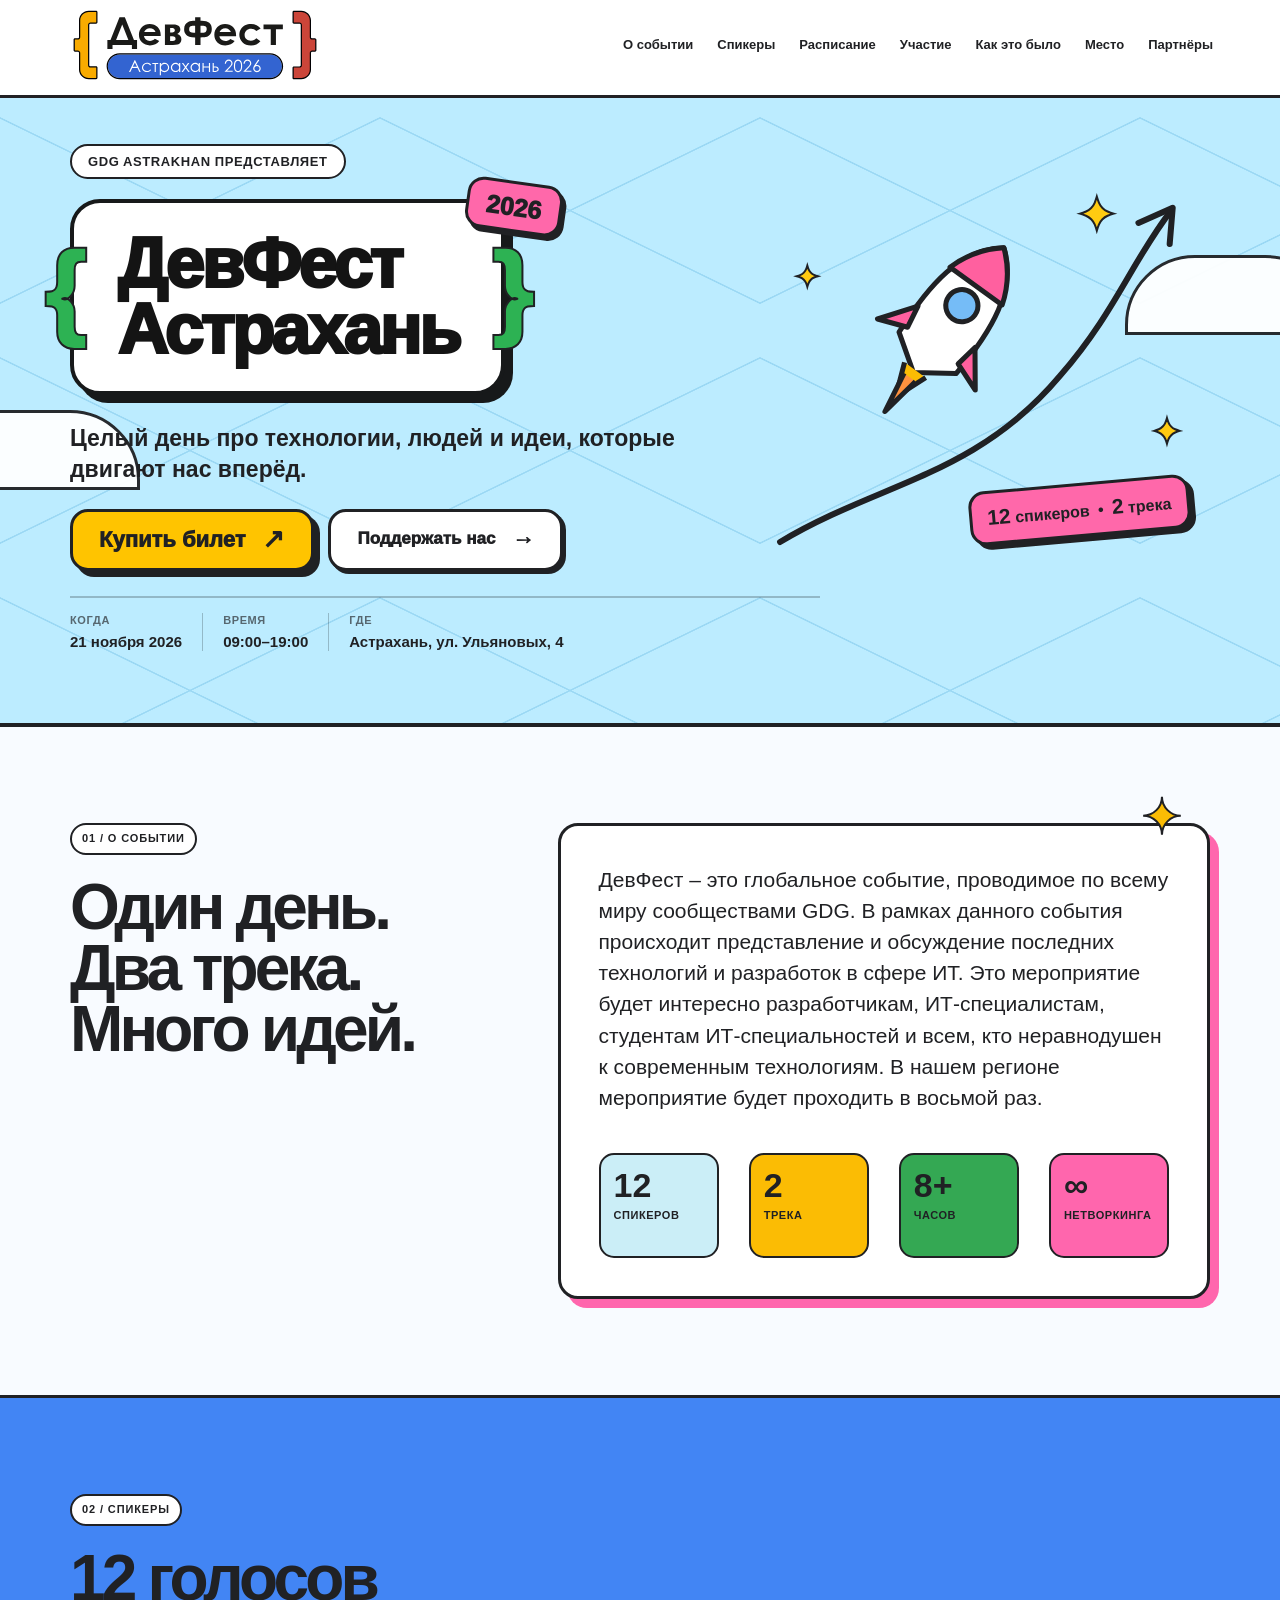
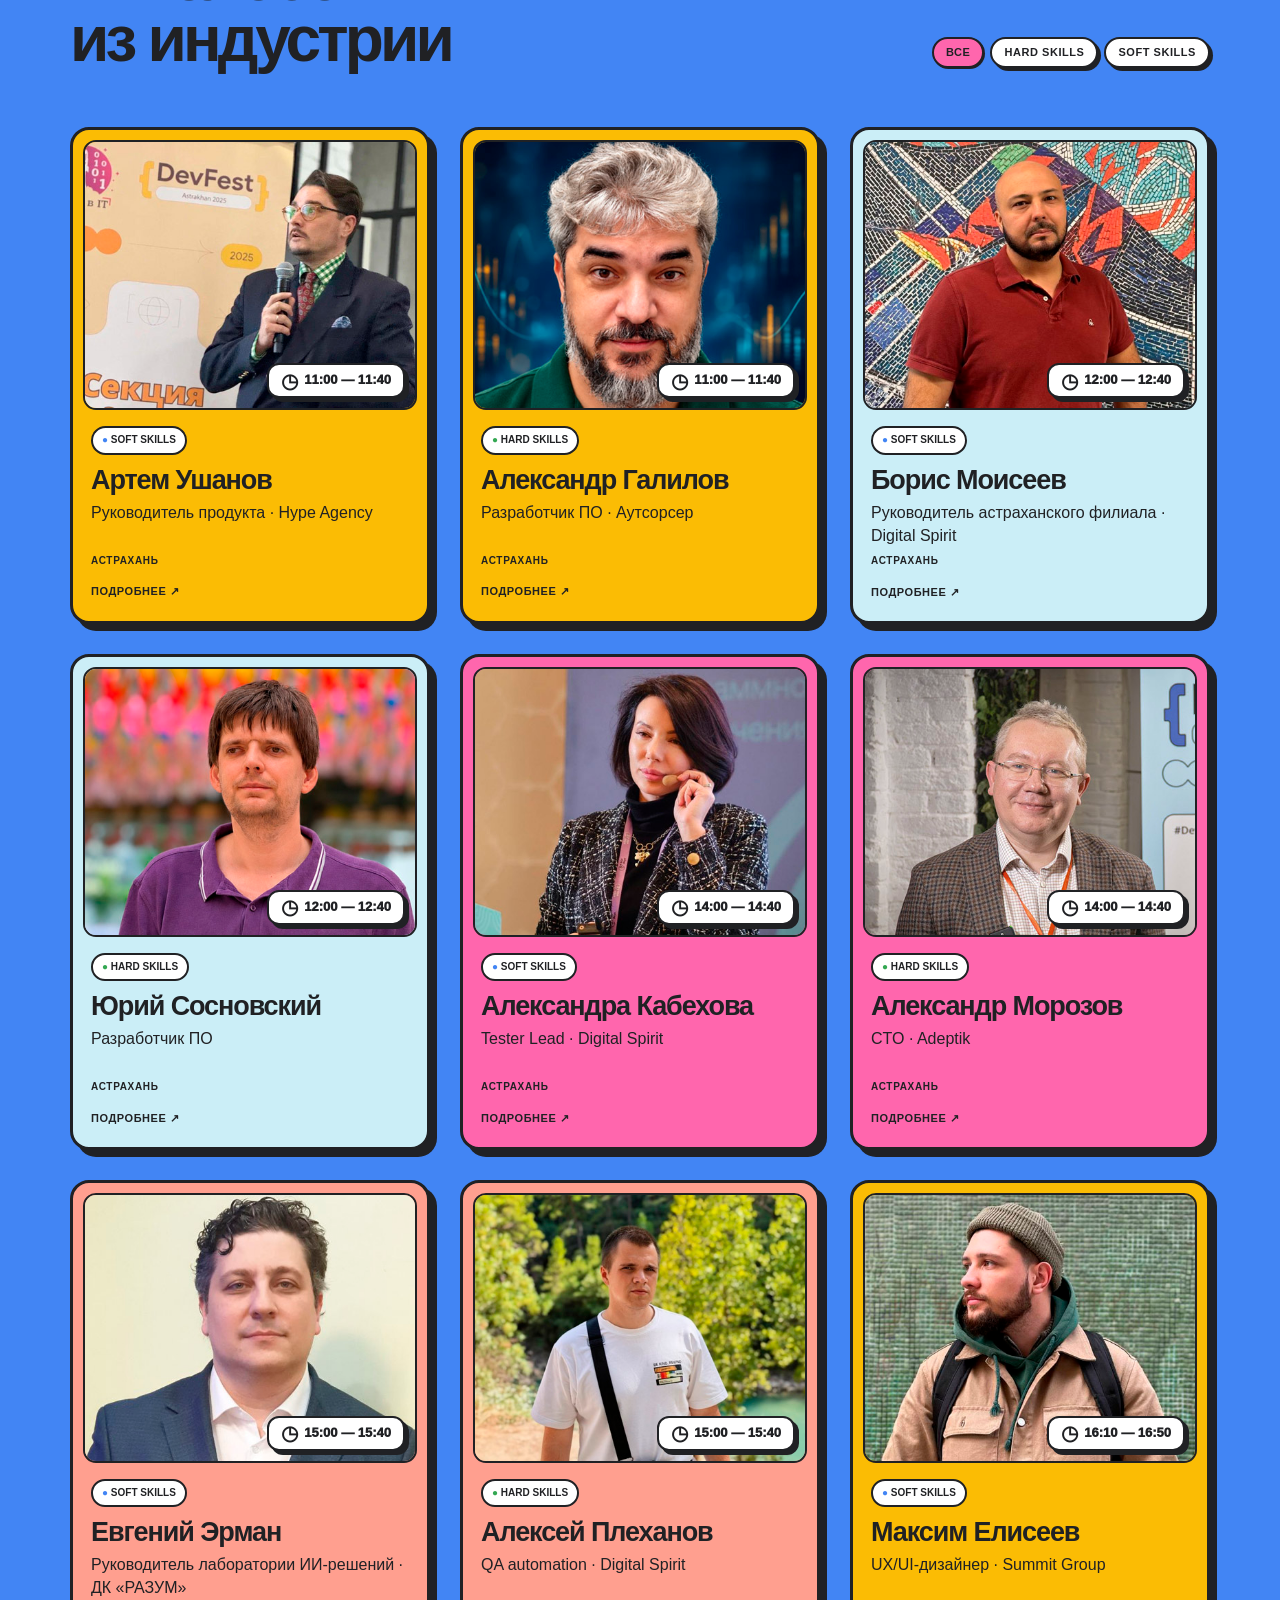
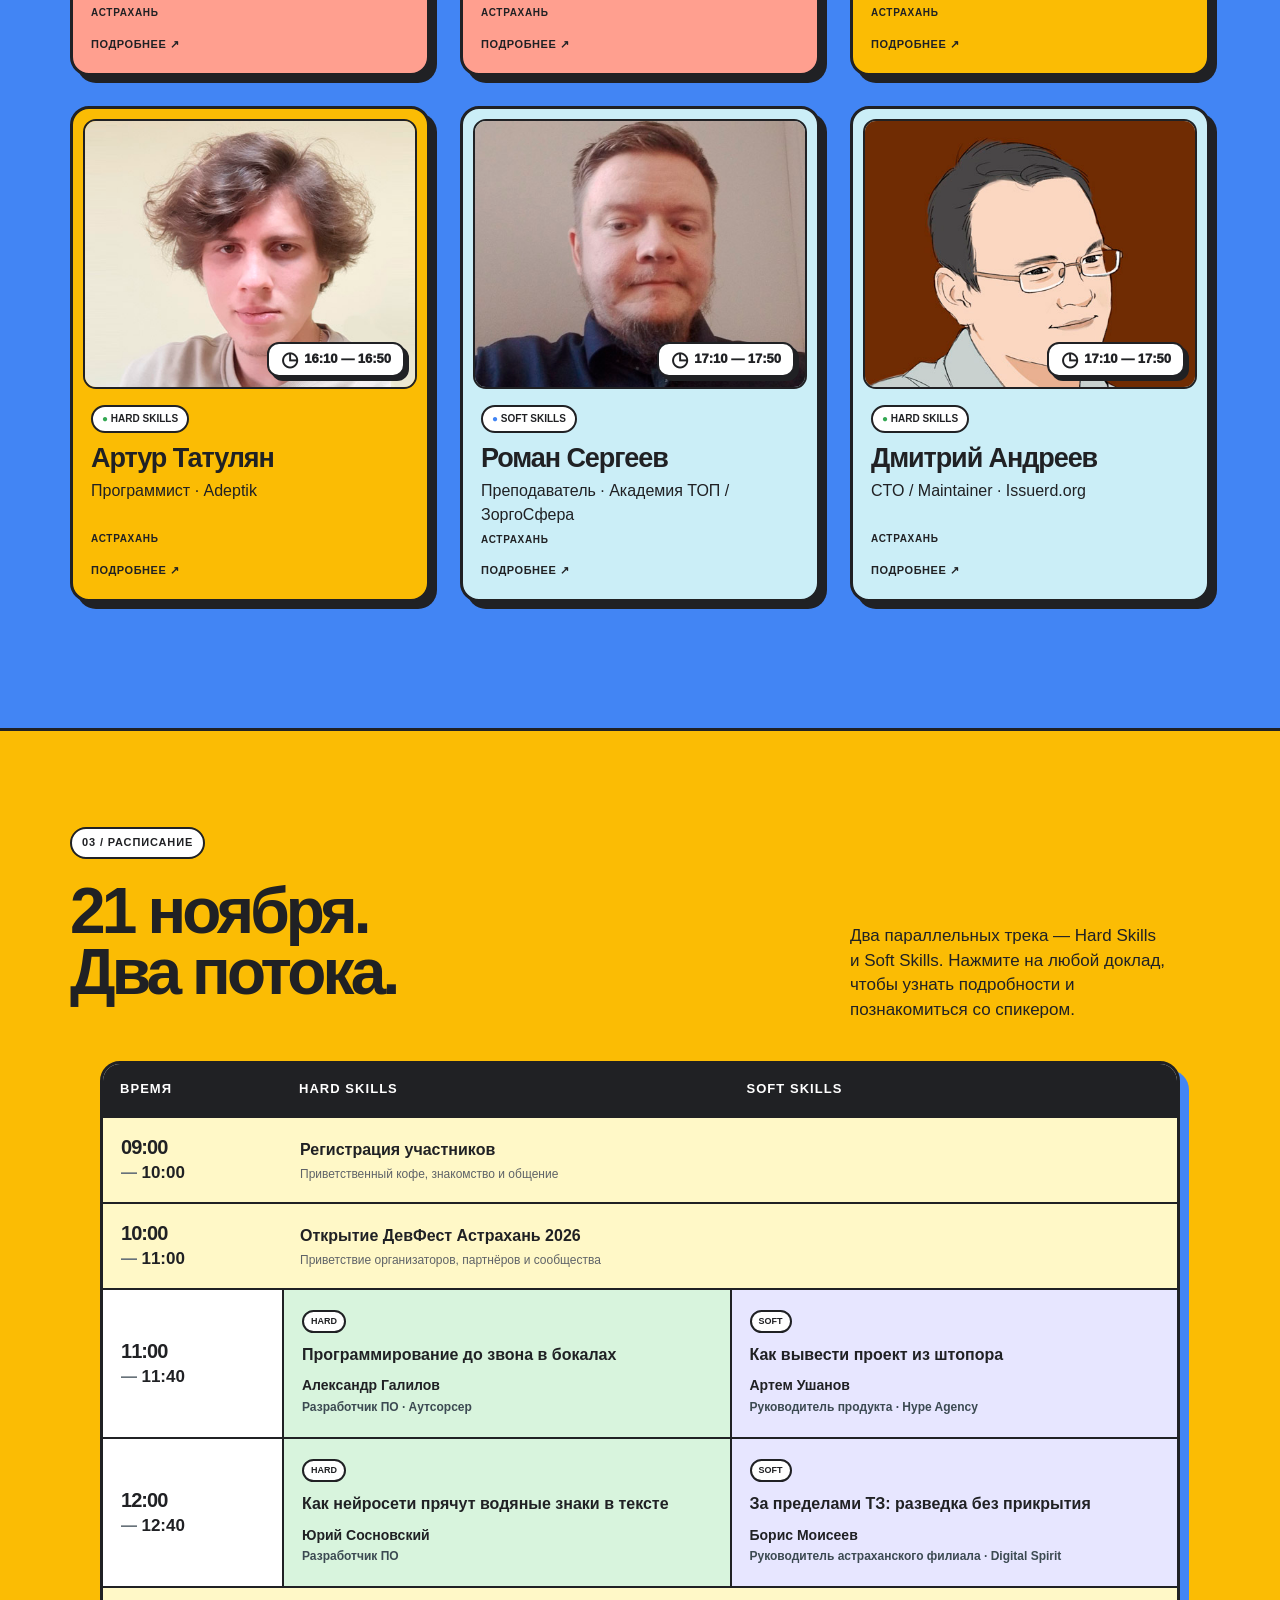
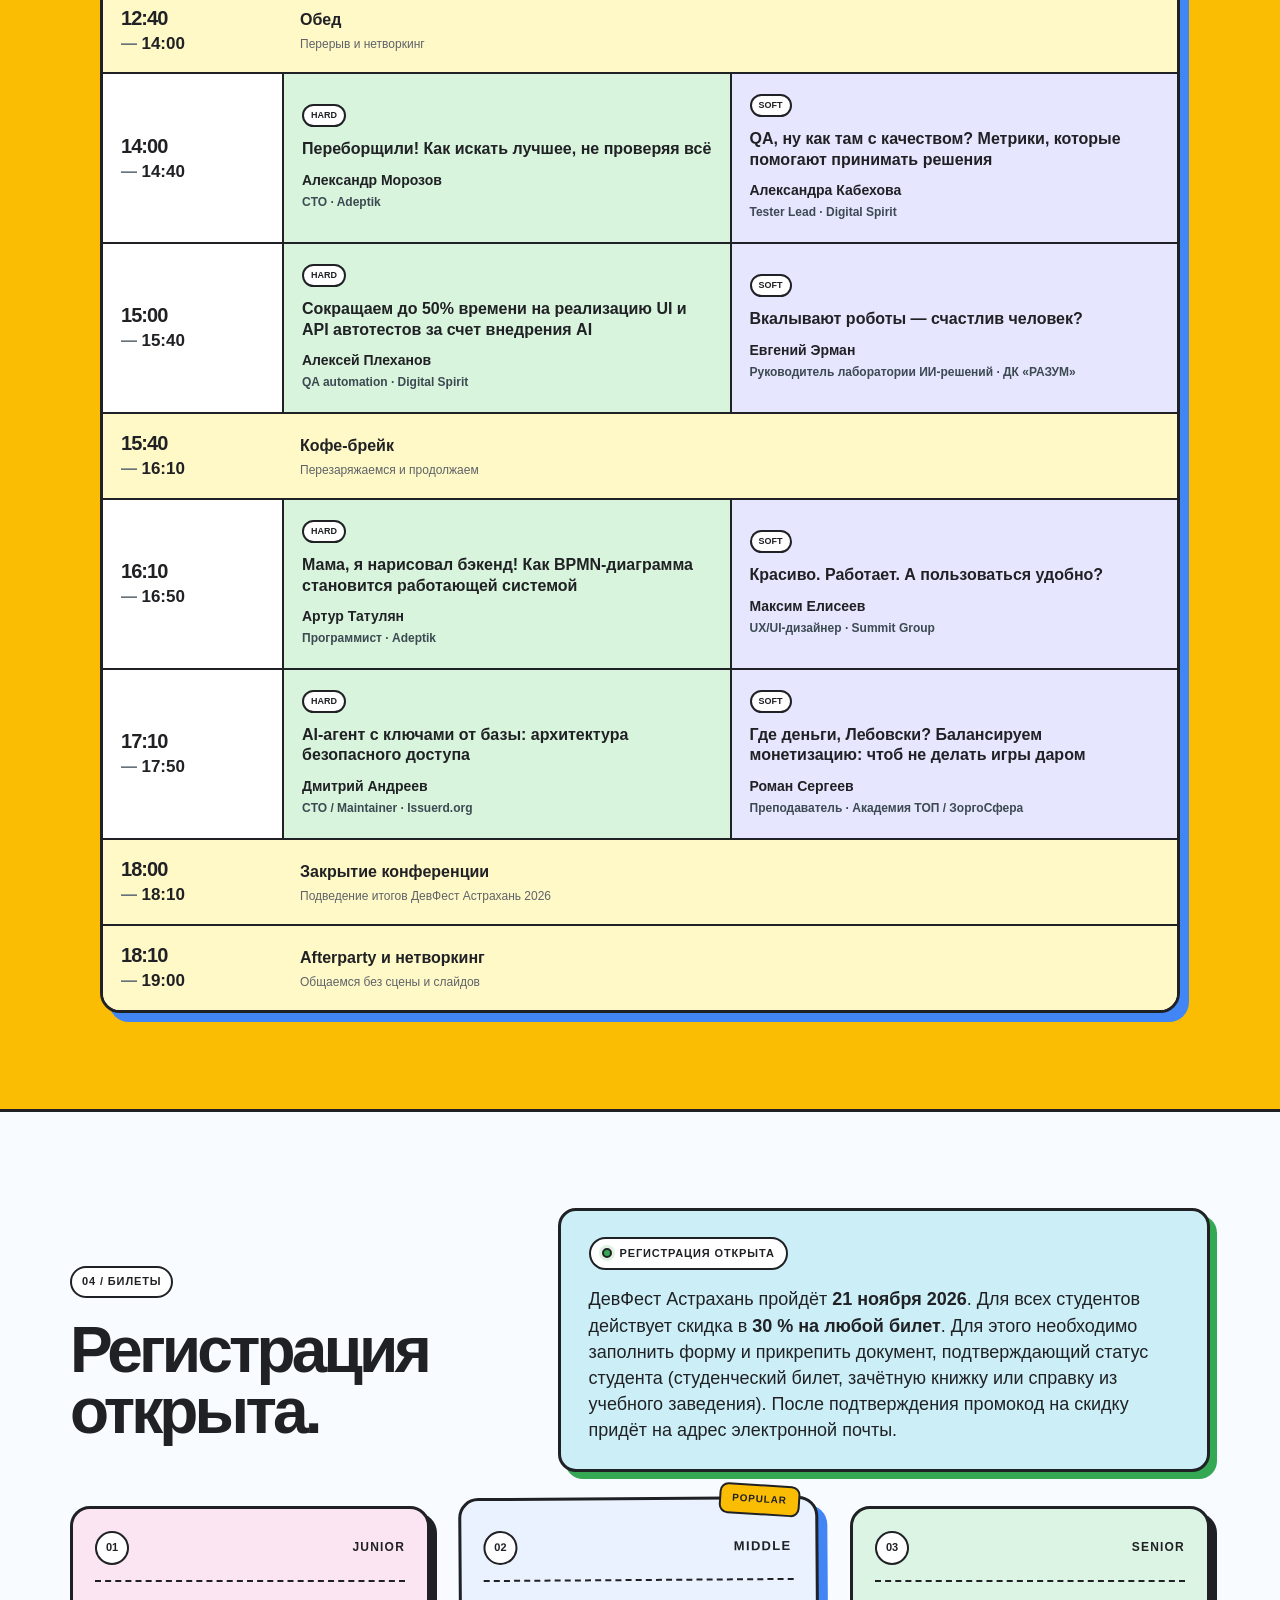
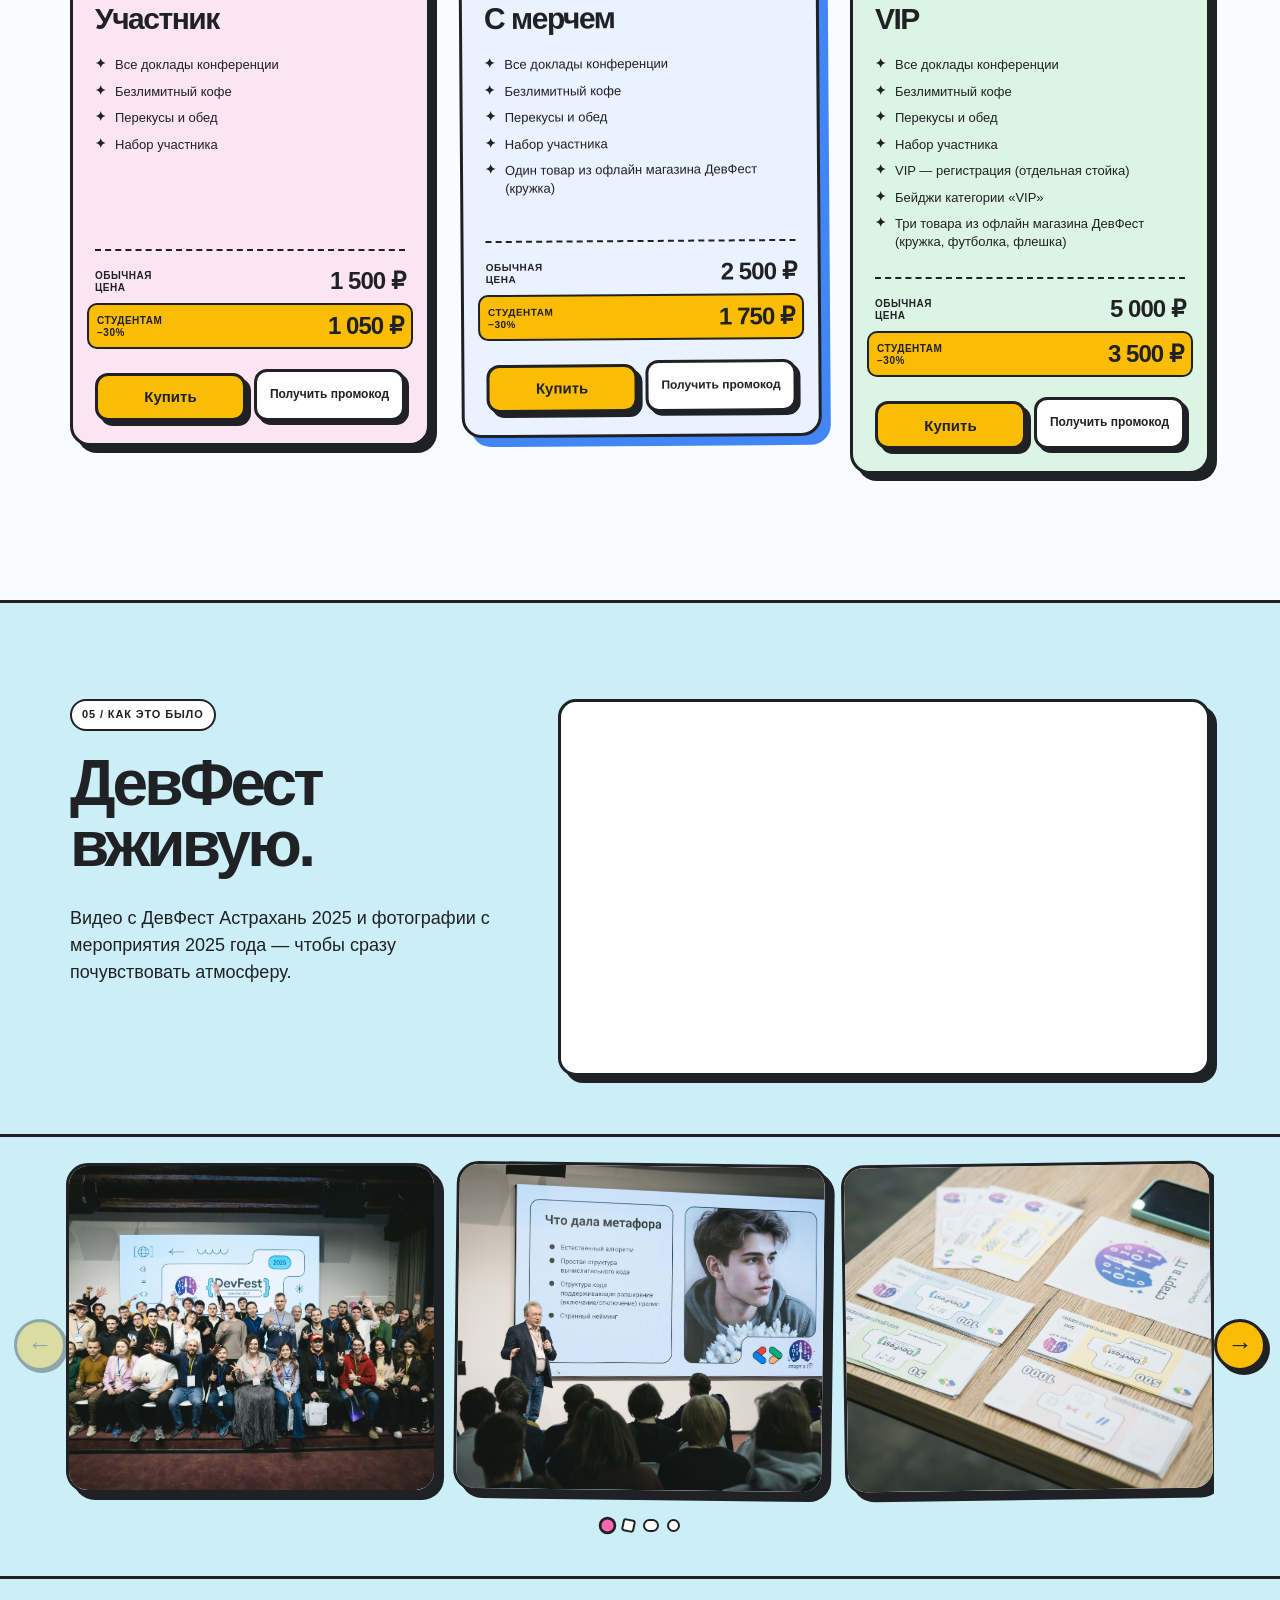
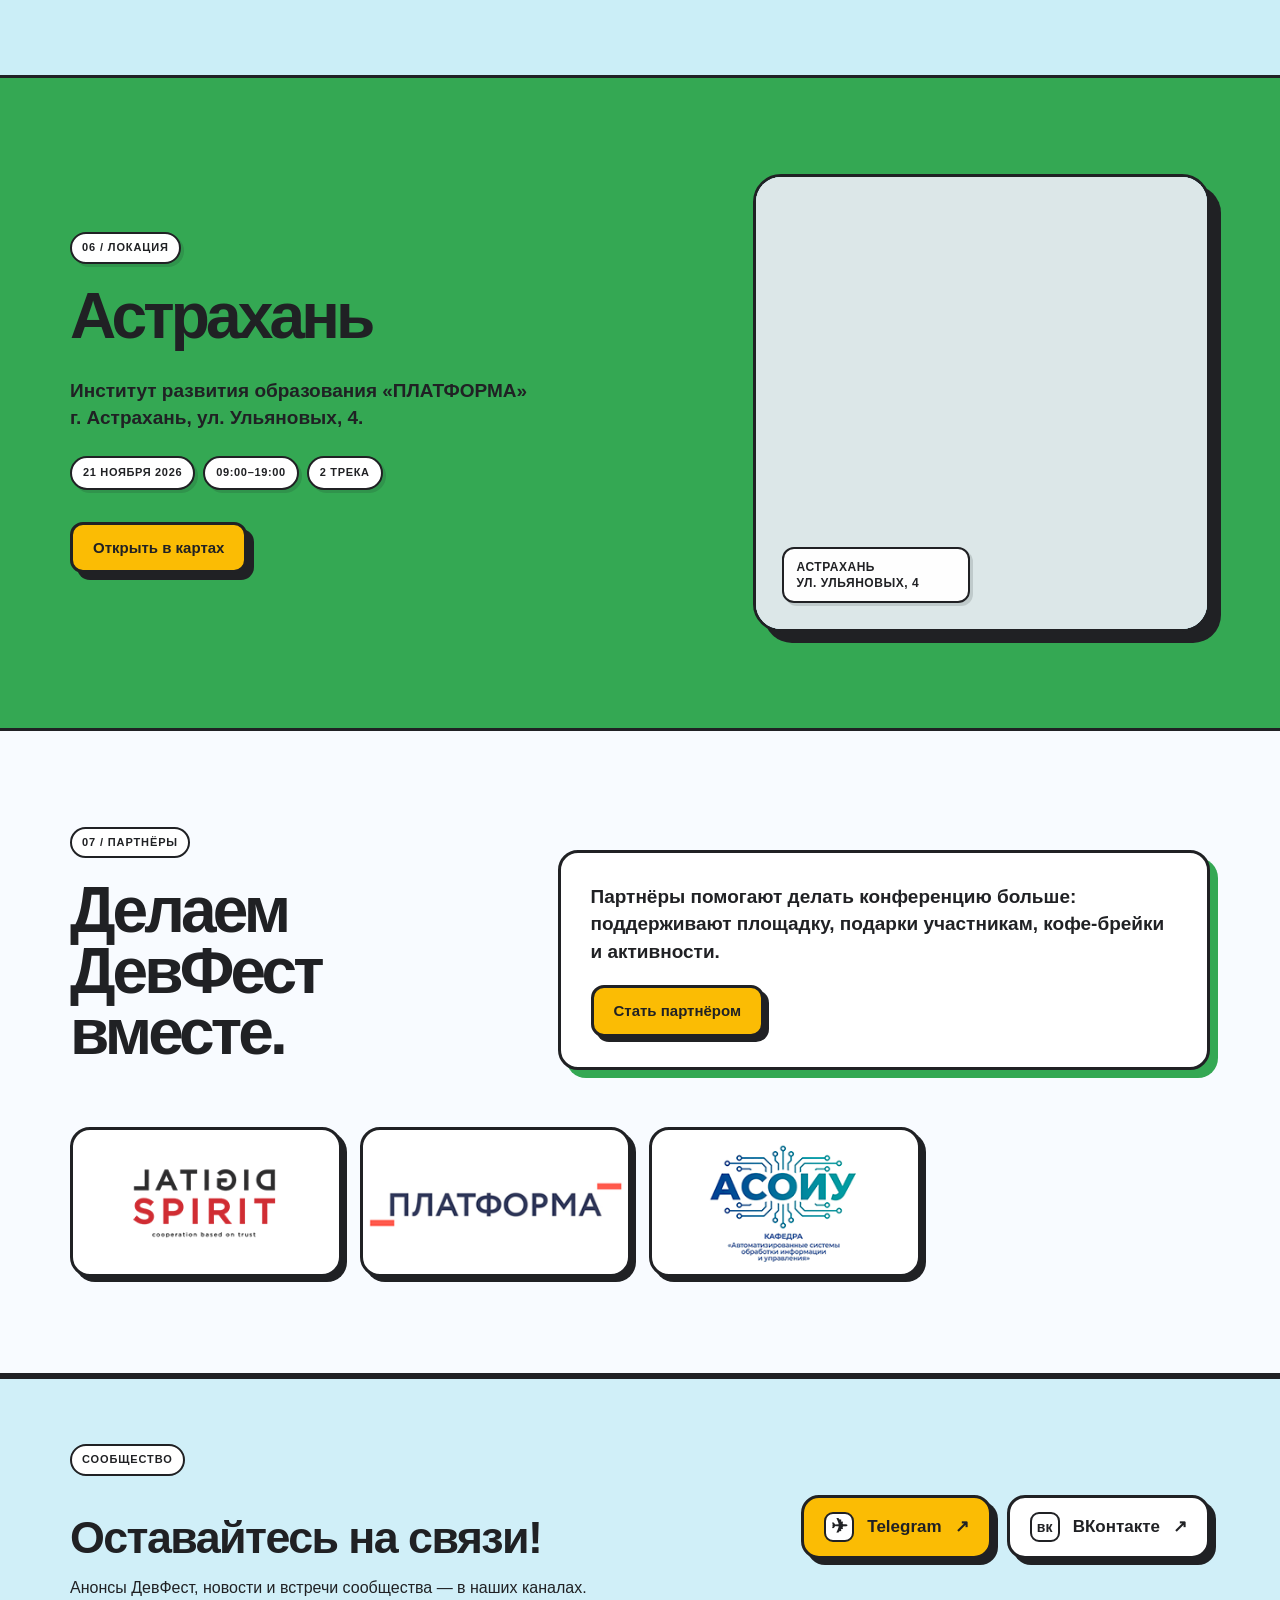
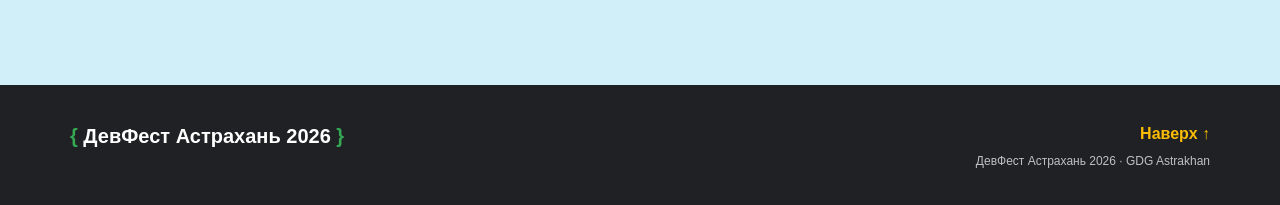
==== commit 7d587317: "init" ====
--- a/index.html
+++ b/index.html
@@ -1,551 +1,552 @@
-<!doctype html>
+<!DOCTYPE html>
+
 <html lang="ru">
 <head>
-  <meta charset="utf-8">
-  <meta http-equiv="X-UA-Compatible" content="IE=edge">
-  <meta name="viewport" content="width=device-width, initial-scale=1">
-  <meta name="theme-color" content="#cbeef7">
-  <title>ДевФест Астрахань 2026</title>
-  <meta name="description" content="ДевФест Астрахань 2026 — конференция для разработчиков, IT-специалистов, студентов и всех, кому интересны современные технологии.">
-
-  <link rel="shortcut icon" sizes="32x32" href="img/icons/favicon.ico">
-  <!-- Bootstrap 3.3.6 — по условию проекта -->
-  <link rel="stylesheet" href="https://maxcdn.bootstrapcdn.com/bootstrap/3.3.6/css/bootstrap.min.css">
-  <link rel="stylesheet" href="https://unpkg.com/maplibre-gl@5.24.0/dist/maplibre-gl.css">
-  <link rel="stylesheet" href="css/style.css">
-
-  <!--[if lt IE 9]>
+<meta charset="utf-8"/>
+<meta content="IE=edge" http-equiv="X-UA-Compatible"/>
+<meta content="width=device-width, initial-scale=1" name="viewport"/>
+<meta content="#cbeef7" name="theme-color"/>
+<title>ДевФест Астрахань 2026</title>
+<meta content="ДевФест Астрахань 2026 — конференция для разработчиков, IT-специалистов, студентов и всех, кому интересны современные технологии." name="description"/>
+<link href="img/icons/favicon.ico" rel="shortcut icon" sizes="32x32"/>
+<!-- Bootstrap 3.3.6 — по условию проекта -->
+<link href="https://maxcdn.bootstrapcdn.com/bootstrap/3.3.6/css/bootstrap.min.css" rel="stylesheet"/>
+<link href="https://unpkg.com/maplibre-gl@5.24.0/dist/maplibre-gl.css" rel="stylesheet"/>
+<link href="css/style.css" rel="stylesheet"/>
+<!--[if lt IE 9]>
     <script src="https://oss.maxcdn.com/html5shiv/3.7.3/html5shiv.min.js"></script>
     <script src="https://oss.maxcdn.com/respond/1.4.2/respond.min.js"></script>
   <![endif]-->
 </head>
-<body data-spy="scroll" data-target="#mainNav" data-offset="90">
+<body data-offset="90" data-spy="scroll" data-target="#mainNav">
+<nav class="navbar navbar-devfest navbar-fixed-top" id="mainNav">
+<div class="container">
+<div class="navbar-header">
+<button aria-expanded="false" class="navbar-toggle collapsed" data-target="#devfestNav" data-toggle="collapse" type="button">
+<span class="sr-only">Открыть меню</span>
+<span class="icon-bar"></span>
+<span class="icon-bar"></span>
+<span class="icon-bar"></span>
+</button>
+<a aria-label="ДевФест Астрахань 2026" class="navbar-brand" href="/">
+<img alt="ДевФест Астрахань 2026" class="nav-logo" src="img/logo.svg"/>
+</a>
+</div>
+<div class="collapse navbar-collapse" id="devfestNav">
+<ul class="nav navbar-nav navbar-right">
+<li><a href="#about">О событии</a></li>
+<li><a href="#speakers">Спикеры</a></li>
+<li><a href="#schedule">Расписание</a></li>
+<li><a href="#tickets">Участие</a></li>
+<li><a href="#history">Как это было</a></li>
+<li><a href="#location">Место</a></li>
+<li><a href="#partners">Партнёры</a></li>
 
-  <nav class="navbar navbar-devfest navbar-fixed-top" id="mainNav">
-    <div class="container">
-      <div class="navbar-header">
-        <button type="button" class="navbar-toggle collapsed" data-toggle="collapse" data-target="#devfestNav" aria-expanded="false">
-          <span class="sr-only">Открыть меню</span>
-          <span class="icon-bar"></span>
-          <span class="icon-bar"></span>
-          <span class="icon-bar"></span>
-        </button>
-        <a class="navbar-brand" href="/" aria-label="ДевФест Астрахань 2026">
-          <img class="nav-logo" src="img/logo.svg" alt="ДевФест Астрахань 2026">
-        </a>
-      </div>
-      <div class="collapse navbar-collapse" id="devfestNav">
-        <ul class="nav navbar-nav navbar-right">
-          <li><a href="#about">О событии</a></li>
-          <li><a href="#speakers">Спикеры</a></li>
-          <li><a href="#schedule">Расписание</a></li>
-          <li><a href="#tickets">Участие</a></li>
-          <li><a href="#history">Как это было</a></li>
-          <li><a href="#location">Место</a></li>
-          <li><a href="#partners">Партнёры</a></li>
-          <li><a href="#organizers">Организаторы</a></li>
-        </ul>
-      </div>
-    </div>
-  </nav>
-
-      <header class="hero hero-v24" id="top">
-    <div class="hero-v24-grid" aria-hidden="true"></div>
-    <div class="hero-v24-cloud hero-v24-cloud-left" aria-hidden="true"></div>
-    <div class="hero-v24-cloud hero-v24-cloud-right" aria-hidden="true"></div>
-    <div class="container hero-v24-content">
-      <div class="row">
-        <div class="col-md-8 hero-v24-copy">
-          <div class="hero-v24-eyebrow">GDG Astrakhan представляет</div>
-          <div class="hero-v24-title-lockup">
-            <div class="hero-v24-title-sign">
-              <span class="hero-v24-brace hero-v24-brace-left" aria-hidden="true">{</span>
-              <h1>ДевФест<br>Астрахань</h1>
-              <span class="hero-v24-brace hero-v24-brace-right" aria-hidden="true">}</span>
-            </div>
-            <span class="hero-v24-year">2026</span>
-          </div>
-          <p class="hero-v24-description">Целый день про технологии, людей и идеи, которые двигают нас вперёд.</p>
-          <div class="hero-v24-actions">
-            <a class="hero-v24-buy" href="#tickets">Купить билет <span aria-hidden="true">↗</span></a>
-            <a class="hero-v24-help" target="_blank" href="https://pay.cloudtips.ru/p/c174f8c7">Поддержать нас <span aria-hidden="true">→</span></a>
-          </div>
-          <div class="hero-v24-info" aria-label="Дата, время и место проведения">
-            <div><span class="hero-v24-info-label">Когда</span><strong>21 ноября 2026</strong></div>
-            <div><span class="hero-v24-info-label">Время</span><strong>09:00–19:00</strong></div>
-            <a href="#location"><span class="hero-v24-info-label">Где</span><strong>Астрахань, ул. Ульяновых, 4</strong></a>
-          </div>
-        </div>
-        <div class="col-md-4 hero-v24-graphic" aria-hidden="true">
-          <svg class="hero-v24-flight" viewBox="0 0 430 410" xmlns="http://www.w3.org/2000/svg">
-            <path d="M11 359 C109 300 205 294 289 194 C344 131 361 79 400 29" fill="none" stroke="#202124" stroke-width="6" stroke-linecap="round"/>
-            <path d="M367 42 L401 27 L398 63" fill="none" stroke="#202124" stroke-width="6" stroke-linecap="round" stroke-linejoin="round"/>
-            <g transform="translate(191 125) rotate(36)" stroke="#202124" stroke-width="5" stroke-linejoin="round">
-              <path d="M0 -72 C34 -47 39 1 35 57 L0 81 -35 57 C-39 1 -34 -47 0 -72z" fill="#ffffff"/>
-              <path d="M0 -72 C16 -59 27 -41 32 -25 L-32 -25 C-27 -41 -16 -59 0 -72z" fill="#ff609f"/>
-              <circle cx="0" cy="-1" r="16" fill="#75bcf7"/>
-              <path d="M-35 25 L-60 59 -31 48z" fill="#ff609f"/>
-              <path d="M35 25 L60 59 31 48z" fill="#ff609f"/>
-              <path d="M-13 78 L0 111 13 78" fill="#fbbc04"/>
-              <path d="M-7 87 L0 129 7 87" fill="#ff923e"/>
-            </g>
-          </svg>
-          <div class="hero-v24-star hero-v24-star-one">✦</div>
-          <div class="hero-v24-star hero-v24-star-two">✦</div>
-          <div class="hero-v24-star hero-v24-star-three">✦</div>
-          <div class="hero-v24-event-chip"><b>12</b> спикеров <span>•</span> <b>2</b> трека</div>
-        </div>
-      </div>
-    </div>
-  </header>
-
-
-  <main>
-    <section class="section section-light" id="about">
-      <div class="container">
-        <div class="row">
-          <div class="col-md-5">
-            <div class="section-kicker">01 / О событии</div>
-            <h2 class="section-title">Один день.<br>Два трека.<br>Много идей.</h2>
-          </div>
-          <div class="col-md-7">
-            <div class="about-card">
-              <p class="lead-copy">ДевФест – это глобальное событие, проводимое по всему миру сообществами GDG. В рамках данного события происходит представление и обсуждение последних технологий и разработок в сфере ИТ. Это мероприятие будет интересно разработчикам, ИТ-специалистам, студентам ИТ-специальностей и всем, кто неравнодушен к современным технологиям. В нашем регионе мероприятие будет проходить в восьмой раз.</p>
-              <div class="row about-stats">
-                <div class="col-xs-6 col-sm-3"><div class="stat"><b>12</b><span>спикеров</span></div></div>
-                <div class="col-xs-6 col-sm-3"><div class="stat"><b>2</b><span>трека</span></div></div>
-                <div class="col-xs-6 col-sm-3"><div class="stat"><b>8+</b><span>часов</span></div></div>
-                <div class="col-xs-6 col-sm-3"><div class="stat"><b>∞</b><span>нетворкинга</span></div></div>
-              </div>
-            </div>
-          </div>
-        </div>
-      </div>
-    </section>
-
-    <section class="section section-dark speakers-section" id="speakers">
-      <div class="container">
-        <div class="section-head row">
-          <div class="col-md-7">
-            <div class="section-kicker light">02 / Спикеры</div>
-            <h2 class="section-title light">12 голосов<br>из индустрии</h2>
-          </div>
-          <div class="col-md-5 text-md-right">
-            <div class="speaker-filters btn-group" role="group" aria-label="Фильтр спикеров">
-              <button class="btn active" data-filter="all">Все</button>
-              <button class="btn" data-filter="hard">Hard Skills</button>
-              <button class="btn" data-filter="soft">Soft Skills</button>
-            </div>
-          </div>
-        </div>
-
-        <div class="row speaker-grid">
-            <div class="col-sm-6 col-md-4 speaker-item" data-track="soft">
-            <article data-toggle="modal" data-target="#talkModal" tabindex="0" role="button" data-speaker="Борис Моисеев" data-role="Руководитель астраханского филиала · Digital Spirit" data-city="Астрахань" data-talk="Программист — кто он? Правда о soft skills" data-track-name="Soft Skills" data-description="Почему технических навыков недостаточно: коммуникация, ответственность, ожидания команды и навыки, которые реально влияют на карьеру." class="speaker-card accent-orange">
-              <div class="speaker-photo"><img src="img/speakers/moiseev.jpg" alt="Борис Моисеев"></div>
-              <span class="track track-soft">Soft Skills</span><h3>Борис Моисеев</h3><p>Руководитель астраханского филиала · Digital Spirit</p><small>Астрахань</small>
-            </article>
-          </div>
-          <div class="col-sm-6 col-md-4 speaker-item" data-track="hard">
-            <article data-toggle="modal" data-target="#talkModal" tabindex="0" role="button" data-speaker="Александр Морозов" data-role="CTO · Adeptik" data-city="Астрахань" data-talk="Неуверенный доклад об искусственном интеллекте" data-track-name="Hard Skills" data-description="Разговор без хайпа о возможностях ИИ, ограничениях современных инструментов и о том, как здраво оценивать новые технологии." class="speaker-card accent-blue">
-              <div class="speaker-photo"><img src="img/speakers/morozov.jpg" alt="Александр Морозов"></div>
-              <span class="track track-soft">Hard Skills</span><h3>Александр Морозов</h3><p>CTO · Adeptik</p><small>Астрахань</small>
-            </article>
-          </div>
-          <div class="col-sm-6 col-md-4 speaker-item" data-track="soft">
-            <article data-toggle="modal" data-target="#talkModal" tabindex="0" role="button" data-speaker="Максим Елисеев" data-role="UI/UX · Summit Group" data-city="Астрахань" data-talk="От хаоса к порядку: как задачи находят своё место в бэклоге" data-track-name="Soft Skills" data-description="О том, как превращать поток входящих запросов в управляемый бэклог и принимать понятные продуктовые и командные решения." class="speaker-card accent-cream">
-              <div class="speaker-photo"><img src="img/speakers/eliseev.jpg" alt="Максим Елисеев"></div>
-              <span class="track track-soft">Soft Skills</span><h3>Максим Елисеев</h3><p>UX/UI-дизайнер · Summit Group</p><small>Астрахань</small>
-            </article>
-          </div>
-          <div class="col-sm-6 col-md-4 speaker-item" data-track="hard">
-            <article data-toggle="modal" data-target="#talkModal" tabindex="0" role="button" data-speaker="Кирилл Левченко" data-role="Разработчик ПО · Аутсорсер" data-city="Астрахань" data-talk="Kubernetes и операторы: автоматизация, которую вы искали" data-track-name="Hard Skills" data-description="Разбираемся, зачем нужны Kubernetes Operators, где они экономят ручную работу и как автоматизировать типовые операции в кластере." class="speaker-card accent-blue">
-              <div class="speaker-photo"><img src="img/speakers/galilov.jpg" alt="Александр Галилов"></div>
-              <span class="track track-hard">Hard Skills</span><h3>Александр Галилов</h3><p>Разработчик ПО · Аутсорсер</p><small>Астрахань</small>
-            </article>
-          </div>
-          <div class="col-sm-6 col-md-4 speaker-item" data-track="soft">
-            <article data-toggle="modal" data-target="#talkModal" tabindex="0" role="button" data-speaker="Евгений Эрман" data-role="Директор по цифровизации · ДК «РАЗУМ»" data-city="Астрахань" data-talk="Правительство на другой планете живет, родной! Как устранить разрыв между руководством и ИТ-командой" data-track-name="Soft Skills" data-description="Почему бизнес и IT часто говорят на разных языках и какие практики помогают согласовать ожидания, цели и ответственность." class="speaker-card accent-orange">
-              <div class="speaker-photo"><img src="img/speakers/erman.jpg" alt="Евгений Эрман"></div>
-              <span class="track track-soft">Soft Skills</span><h3>Евгений Эрман</h3><p>Руководитель лаборатории ИИ-решений · ДК «РАЗУМ»</p><small>Астрахань</small>
-            </article>
-          </div>
-          <div class="col-sm-6 col-md-4 speaker-item" data-track="hard">
-            <article data-toggle="modal" data-target="#talkModal" tabindex="0" role="button" data-speaker="Алексей Плеханов" data-role="QA automation · Digital Spirit" data-city="Астрахань" data-talk="Магия анимаций в SwiftUI: от простого к сложному" data-track-name="Hard Skills" data-description="От базовых переходов до составных анимаций в SwiftUI — с акцентом на понятные принципы и практические приёмы." class="speaker-card">
-              <div class="speaker-photo"><img src="img/speakers/pleganov.jpg" alt="Алексей Плеханов"></div>
-              <span class="track track-hard">Hard Skills</span><h3>Алексей Плеханов</h3><p>QA automation · Digital Spirit</p><small>Астрахань</small>
-            </article>
-          </div>
-
-          <div class="col-sm-6 col-md-4 speaker-item" data-track="soft">
-            <article data-toggle="modal" data-target="#talkModal" tabindex="0" role="button" data-speaker="Александра Кабехова" data-role="Tester Lead · Digital Spirit" data-city="Астрахань" data-talk="Искусственный интеллект в жизни разработчика: друг или враг?" data-track-name="Soft Skills" data-description="Практический взгляд на то, как разработчику использовать ИИ в ежедневной работе, где он действительно помогает и где создаёт новые риски." class="speaker-card">
-              <div class="speaker-photo"><img src="img/speakers/kabehova.jpg" alt="Александра Кабехова"></div>
-              <span class="track track-hard">Soft Skills</span><h3>Александра Кабехова</h3><p>Tester Lead · Digital Spirit</p><small>Астрахань</small>
-            </article>
-          </div>
-          <div class="col-sm-6 col-md-4 speaker-item" data-track="hard">
-            <article data-toggle="modal" data-target="#talkModal" tabindex="0" role="button" data-speaker="Артур Татулян" data-role="Программист · Adeptik" data-city="Астрахань" data-talk="Алгоритмы против хакеров: как предсказать атаку?" data-track-name="Hard Skills" data-description="Как алгоритмы и данные помогают искать признаки атак, оценивать риски и усиливать защиту до того, как инцидент случился." class="speaker-card accent-blue">
-              <div class="speaker-photo"><img src="img/speakers/tatulyan.jpg" alt="Артур Татулян"></div>
-              <span class="track track-hard">Hard Skills</span><h3>Артур Татулян</h3><p>Программист · Adeptik</p><small>Астрахань</small>
-            </article>
-          </div>
-
-          <div class="col-sm-6 col-md-4 speaker-item" data-track="soft">
-            <article data-toggle="modal" data-target="#talkModal" tabindex="0" role="button" data-speaker="Артем Ушанов" data-role="Руководитель продукта · Hype Agency" data-city="Астрахань" data-talk="Кольцо Всевластья для продакта: почему экономика продукта важнее всего остального" data-track-name="Soft Skills" data-description="Как продуктовые решения связаны с экономикой и почему юнит-экономика помогает выбирать то, что действительно стоит делать." class="speaker-card accent-cream">
-              <div class="speaker-photo"><img src="img/speakers/ushanov.jpg" alt="Артем Ушанов"></div>
-              <span class="track track-soft">Soft Skills</span><h3>Артем Ушанов</h3><p>Руководитель продукта · Hype Agency</p><small>Астрахань</small>
-            </article>
-          </div>
-          <div class="col-sm-6 col-md-4 speaker-item" data-track="hard">
-            <article data-toggle="modal" data-target="#talkModal" tabindex="0" role="button" data-speaker="Дмитрий Андреев" data-role="CTO/Maintaner · Issuerd.org" data-city="Астрахань" data-talk="Тест бэкенда: как начать тестировать свой код и не бросить (Laravel Edition)" data-track-name="Hard Skills" data-description="Пошаговый разговор о том, как начать покрывать backend тестами и встроить тестирование в повседневную разработку." class="speaker-card">
-              <div class="speaker-photo"><img src="img/speakers/andreev.jpg" alt="Дмитрий Андреев"></div>
-              <span class="track track-hard">Hard Skills</span><h3>Дмитрий Андреев</h3><p>CTO/Maintaner · Issuerd.org</p><small>Астрахань</small>
-            </article>
-          </div>
-          <div class="col-sm-6 col-md-4 speaker-item" data-track="soft">
-            <article data-toggle="modal" data-target="#talkModal" tabindex="0" role="button" data-speaker="Роман Сергеев" data-role="Преподаватель · Академии ТОП/ЗоргоСфера" data-city="Астрахань" data-talk="Ритуалы мотивации в IT: шаманство или рабочая стратегия?" data-track-name="Soft Skills" data-description="Что на самом деле мотивирует специалистов, какие практики работают в командах и где заканчиваются полезные ритуалы." class="speaker-card accent-cream">
-              <div class="speaker-photo"><img src="img/speakers/sergeev.jpg" alt="Роман Сергеев"></div>
-              <span class="track track-soft">Soft Skills</span><h3>Роман Сергеев</h3><p>Преподаватель · Академии ТОП/ЗоргоСфера</p><small>Астрахань</small>
-            </article>
-          </div>
-          <div class="col-sm-6 col-md-4 speaker-item" data-track="hard">
-            <article data-toggle="modal" data-target="#talkModal" tabindex="0" role="button" data-speaker="Юрий Сосновский" data-role="Разработчик ПО · -" data-city="Астрахань" data-talk="Погружаемся в поток: как устроены параллелизм и асинхронность, кто виноват и что делать прикладному разработчику?" data-track-name="Hard Skills" data-description="На примерах разбираем конкурентность, параллелизм и асинхронность: где возникают проблемы и какие модели помогают их решать." class="speaker-card accent-orange">
-              <div class="speaker-photo"><img src="img/speakers/sosnovskiy.jpg" alt="Юрий Сосновский"></div>
-              <span class="track track-hard">Hard Skills</span><h3>Юрий Сосновский</h3><p>Разработчик ПО · -</p><small>Астрахань</small>
-            </article>
-          </div>
-
-
-
-         <!-- 
-           <div class="col-sm-6 col-md-4 speaker-item" data-track="hard">
-            <article data-toggle="modal" data-target="#talkModal" tabindex="0" role="button" data-speaker="Кирилл Левченко" data-role="SRE · Dodo Engineering" data-city="Москва" data-talk="Kubernetes и операторы: автоматизация, которую вы искали" data-track-name="Hard Skills" data-description="Разбираемся, зачем нужны Kubernetes Operators, где они экономят ручную работу и как автоматизировать типовые операции в кластере." class="speaker-card accent-blue">
-              <div class="speaker-photo"><img src="https://devfest2024.gdgastra.ru/assets/img/speakers/levchenko.png" alt="Кирилл Левченко"></div>
-              <span class="track track-hard">Hard Skills</span><h3>Кирилл Левченко</h3><p>SRE · Dodo Engineering</p><small>Москва</small>
-            </article>
-          </div> -->
-        </div>
-      </div>
-    </section>
-
-    <section class="section section-yellow" id="schedule">
-      <div class="container">
-        <div class="row">
-          <div class="col-md-4">
-            <div class="section-kicker">03 / Расписание</div>
-            <h2 class="section-title">21 ноября.<br>Два потока.</h2>
-          </div>
-          <!--<div class="col-md-8">
-            <div class="schedule-board">
-              <div class="schedule-head row hidden-xs">
-                <div class="col-sm-2">Время</div><div class="col-sm-5">Hard Skills</div><div class="col-sm-5">Soft Skills</div>
-              </div>
-
-              <div class="schedule-row shared row">
-                <div class="col-sm-2 time">09:00</div><div class="col-sm-10"><b>Регистрация участников</b><span>Приветственный кофе, знакомство и общение</span></div>
-              </div>
-              <div class="schedule-row shared row">
-                <div class="col-sm-2 time">10:00</div><div class="col-sm-10"><b>Официальное открытие ДевФест Астрахань 2026</b><span>Приветствие организаторов, партнёров и сообщества</span></div>
-              </div>
-              <div class="schedule-row row">
-                <div class="col-sm-2 time">11:00</div>
-                <div class="col-sm-5 slot hard" data-toggle="modal" data-target="#talkModal" tabindex="0" role="button" data-speaker="Кирилл Левченко" data-role="SRE · Dodo Engineering" data-city="Москва" data-talk="Kubernetes и операторы: автоматизация, которую вы искали" data-track-name="Hard Skills" data-description="Разбираемся, зачем нужны Kubernetes Operators, где они экономят ручную работу и как автоматизировать типовые операции в кластере."><em>Hard</em><b>Kubernetes и операторы: автоматизация, которую вы искали</b><span>Кирилл Левченко</span></div>
-                <div class="col-sm-5 slot soft" data-toggle="modal" data-target="#talkModal" tabindex="0" role="button" data-speaker="Артем Ушанов" data-role="Руководитель финансовых проектов · Самолет Плюс" data-city="Астрахань" data-talk="Кольцо Всевластья для продакта: почему экономика продукта важнее всего остального" data-track-name="Soft Skills" data-description="Как продуктовые решения связаны с экономикой и почему юнит-экономика помогает выбирать то, что действительно стоит делать."><em>Soft</em><b>Кольцо Всевластья для продакта: почему экономика продукта важнее всего остального</b><span>Артем Ушанов</span></div>
-              </div>
-              <div class="schedule-row row">
-                <div class="col-sm-2 time">12:00</div>
-                <div class="col-sm-5 slot hard" data-toggle="modal" data-target="#talkModal" tabindex="0" role="button" data-speaker="Евгений Шигаев" data-role="CEO · Codderz" data-city="Астрахань" data-talk="Тест бэкенда: как начать тестировать свой код и не бросить" data-track-name="Hard Skills" data-description="Пошаговый разговор о том, как начать покрывать backend тестами и встроить тестирование в повседневную разработку."><em>Hard</em><b>Тест бэкенда: как начать тестировать свой код и не бросить</b><span>Евгений Шигаев</span></div>
-                <div class="col-sm-5 slot soft" data-toggle="modal" data-target="#talkModal" tabindex="0" role="button" data-speaker="Екатерина Горбачева" data-role="Руководитель HR-направления · Бест" data-city="Астрахань" data-talk="Ритуалы мотивации в IT: шаманство или рабочая стратегия?" data-track-name="Soft Skills" data-description="Что на самом деле мотивирует специалистов, какие практики работают в командах и где заканчиваются полезные ритуалы."><em>Soft</em><b>Ритуалы мотивации в IT: шаманство или рабочая стратегия?</b><span>Екатерина Горбачева</span></div>
-              </div>
-              <div class="schedule-row shared row">
-                <div class="col-sm-2 time">12:40</div><div class="col-sm-10"><b>Обед</b><span>Перерыв и нетворкинг</span></div>
-              </div>
-              <div class="schedule-row row">
-                <div class="col-sm-2 time">14:00</div>
-                <div class="col-sm-5 slot hard" data-toggle="modal" data-target="#talkModal" tabindex="0" role="button" data-speaker="Александр Морозов" data-role="CTO · Adeptik" data-city="Астрахань" data-talk="Неуверенный доклад об искусственном интеллекте" data-track-name="Hard Skills" data-description="Разговор без хайпа о возможностях ИИ, ограничениях современных инструментов и о том, как здраво оценивать новые технологии."><em>Hard</em><b>Неуверенный доклад об искусственном интеллекте</b><span>Александр Морозов</span></div>
-                <div class="col-sm-5 slot soft" data-toggle="modal" data-target="#talkModal" tabindex="0" role="button" data-speaker="Евгений Эрман" data-role="Директор по цифровизации · ДК «РАЗУМ»" data-city="Астрахань" data-talk="Как устранить разрыв между руководством и IT-командой" data-track-name="Soft Skills" data-description="Почему бизнес и IT часто говорят на разных языках и какие практики помогают согласовать ожидания, цели и ответственность."><em>Soft</em><b>Как устранить разрыв между руководством и IT-командой</b><span>Евгений Эрман</span></div>
-              </div>
-              <div class="schedule-row row">
-                <div class="col-sm-2 time">15:00</div>
-                <div class="col-sm-5 slot hard" data-toggle="modal" data-target="#talkModal" tabindex="0" role="button" data-speaker="Юрий Яровой" data-role="Старший программист · Positive Technologies" data-city="Астрахань" data-talk="Алгоритмы против хакеров: как предсказать атаку?" data-track-name="Hard Skills" data-description="Как алгоритмы и данные помогают искать признаки атак, оценивать риски и усиливать защиту до того, как инцидент случился."><em>Hard</em><b>Алгоритмы против хакеров: как предсказать атаку?</b><span>Юрий Яровой</span></div>
-                <div class="col-sm-5 slot soft" data-toggle="modal" data-target="#talkModal" tabindex="0" role="button" data-speaker="Александр Устиченко" data-role="Team Lead · Т-Банк" data-city="Астрахань" data-talk="От хаоса к порядку: как задачи находят своё место в бэклоге" data-track-name="Soft Skills" data-description="О том, как превращать поток входящих запросов в управляемый бэклог и принимать понятные продуктовые и командные решения."><em>Soft</em><b>От хаоса к порядку: как задачи находят своё место в бэклоге</b><span>Александр Устиченко</span></div>
-              </div>
-              <div class="schedule-row shared row">
-                <div class="col-sm-2 time">15:40</div><div class="col-sm-10"><b>Кофе-брейк</b><span>Перезаряжаемся и продолжаем</span></div>
-              </div>
-              <div class="schedule-row row">
-                <div class="col-sm-2 time">16:10</div>
-                <div class="col-sm-5 slot hard" data-toggle="modal" data-target="#talkModal" tabindex="0" role="button" data-speaker="Юрий Сосновский" data-role="Разработчик ПО · Drive2" data-city="Астрахань" data-talk="Параллелизм и асинхронность: кто виноват и что делать" data-track-name="Hard Skills" data-description="На примерах разбираем конкурентность, параллелизм и асинхронность: где возникают проблемы и какие модели помогают их решать."><em>Hard</em><b>Параллелизм и асинхронность: кто виноват и что делать</b><span>Юрий Сосновский</span></div>
-                <div class="col-sm-5 slot soft" data-toggle="modal" data-target="#talkModal" tabindex="0" role="button" data-speaker="Александр Белькевич" data-role="Senior разработчик · EMCD Tech LTD" data-city="Астрахань" data-talk="Искусственный интеллект в жизни разработчика: друг или враг?" data-track-name="Soft Skills" data-description="Практический взгляд на то, как разработчику использовать ИИ в ежедневной работе, где он действительно помогает и где создаёт новые риски."><em>Soft</em><b>Искусственный интеллект в жизни разработчика: друг или враг?</b><span>Александр Белькевич</span></div>
-              </div>
-              <div class="schedule-row row">
-                <div class="col-sm-2 time">17:10</div>
-                <div class="col-sm-5 slot hard" data-toggle="modal" data-target="#talkModal" tabindex="0" role="button" data-speaker="Алена Мичурина" data-role="Junior Fullstack Developer" data-city="Москва" data-talk="Магия анимаций в SwiftUI: от простого к сложному" data-track-name="Hard Skills" data-description="От базовых переходов до составных анимаций в SwiftUI — с акцентом на понятные принципы и практические приёмы."><em>Hard</em><b>Магия анимаций в SwiftUI: от простого к сложному</b><span>Алена Мичурина</span></div>
-                <div class="col-sm-5 slot soft" data-toggle="modal" data-target="#talkModal" tabindex="0" role="button" data-speaker="Валерий Лаптев" data-role="Программист · Digital Spirit" data-city="Астрахань" data-talk="Программист — кто он? Правда о soft skills" data-track-name="Soft Skills" data-description="Почему технических навыков недостаточно: коммуникация, ответственность, ожидания команды и навыки, которые реально влияют на карьеру."><em>Soft</em><b>Программист — кто он? Правда о soft skills</b><span>Валерий Лаптев</span></div>
-              </div>
-              <div class="schedule-row shared row">
-                <div class="col-sm-2 time">18:00</div><div class="col-sm-10"><b>Закрытие конференции</b><span>Подведение итогов ДевФест Астрахань 2026</span></div>
-              </div>
-              <div class="schedule-row shared row last">
-                <div class="col-sm-2 time">18:10</div><div class="col-sm-10"><b>Afterparty & Networking</b><span>Общаемся без сцены и слайдов</span></div>
-              </div>
-            </div>
-          </div> -->
-        </div>
-      </div>
-    </section>
-
-    <section class="section section-light tickets-section" id="tickets">
-      <div class="container">
-        <div class="row tickets-heading">
-          <div class="col-md-5">
-            <div class="section-kicker">04 / Билеты</div>
-            <h2 class="section-title">Регистрация<br>открыта.</h2>
-          </div>
-          <div class="col-md-7">
-            <div class="tickets-intro">
-              <span class="registration-live"><i></i> регистрация открыта</span>
-              <p>ДевФест Астрахань пройдёт <strong>21 ноября 2026</strong>. Для всех студентов действует скидка в <strong>30 % на любой билет</strong>. Для этого необходимо заполнить форму и прикрепить документ, подтверждающий статус студента (студенческий билет, зачётную книжку или справку из учебного заведения). После подтверждения промокод на скидку придёт на адрес электронной почты.</p>
-            </div>
-          </div>
-        </div>
-
-        <div class="row ticket-grid">
-          <div class="col-sm-4">
-            <article class="price-ticket ticket-junior">
-              <div class="ticket-topline"><span>01</span><b>Junior</b></div>
-              <h3>Участник</h3>
-              <ul>
-                <li>Все доклады конференции</li>
-                <li>Безлимитный кофе</li>
-                <li>Перекусы и обед</li>
-                <li>Набор участника</li>
-              </ul>
-              <div class="ticket-prices">
-                <div><small>Обычная цена</small><strong>1 500 ₽</strong></div>
-                <div class="student-price"><small>Студентам −30%</small><strong>1 050 ₽</strong></div>
-              </div>
-              <div class="ticket-actions">
-                <button class="btn btn-devfest ticket-buy" onclick="showEventsNhForm('https://events.nethouse.ru/buy_tickets/176477')" data-preloaded-form>Купить</button>
-                <button class="btn btn-promo ticket-promo" data-toggle="modal" data-target="#promoModal" data-ticket="Junior">Получить промокод</button>
-              </div>
-            </article>
-          </div>
-
-          <div class="col-sm-4">
-            <article class="price-ticket ticket-middle featured">
-              <div class="ticket-ribbon">POPULAR</div>
-              <div class="ticket-topline"><span>02</span><b>Middle</b></div>
-              <h3>С мерчем</h3>
-              <ul>
-                <li>Все доклады конференции</li>
-                <li>Безлимитный кофе</li>
-                <li>Перекусы и обед</li>
-                <li>Набор участника</li>
-                <li>Один товар из офлайн магазина ДевФест (кружка)</li>
-              </ul>
-              <div class="ticket-prices">
-                <div><small>Обычная цена</small><strong>2 500 ₽</strong></div>
-                <div class="student-price"><small>Студентам −30%</small><strong>1 750 ₽</strong></div>
-              </div>
-              <div class="ticket-actions">
-                <button class="btn btn-devfest ticket-buy" onclick="showEventsNhForm('https://events.nethouse.ru/buy_tickets/176477')" data-preloaded-form>Купить</button>
-                <button class="btn btn-promo ticket-promo" data-toggle="modal" data-target="#promoModal" data-ticket="Middle">Получить промокод</button>
-              </div>
-            </article>
-          </div>
-
-          <div class="col-sm-4">
-            <article class="price-ticket ticket-senior">
-              <div class="ticket-topline"><span>03</span><b>Senior</b></div>
-              <h3>VIP</h3>
-              <ul>
-                <li>Все доклады конференции</li>
-                <li>Безлимитный кофе</li>
-                <li>Перекусы и обед</li>
-                <li>Набор участника</li>
-                <li>VIP — регистрация (отдельная стойка)</li>
-                <li>Бейджи категории «VIP»</li>
-                <li>Три товара из офлайн магазина ДевФест (кружка, футболка, флешка)</li>
-              </ul>
-              <div class="ticket-prices">
-                <div><small>Обычная цена</small><strong>5 000 ₽</strong></div>
-                <div class="student-price"><small>Студентам −30%</small><strong>3 500 ₽</strong></div>
-              </div>
-              <div class="ticket-actions">
-                <button class="btn btn-devfest ticket-buy" onclick="showEventsNhForm('https://events.nethouse.ru/buy_tickets/176477')" data-preloaded-form>Купить</button>
-                <button class="btn btn-promo ticket-promo" data-toggle="modal" data-target="#promoModal" data-ticket="Senior">Получить промокод</button>
-              </div>
-            </article>
-          </div>
-        </div>
-    </section>
-
-
-    <section class="section history-section" id="history">
-      <div class="container">
-        <div class="row">
-          <div class="col-md-5">
-            <div class="section-kicker">05 / Как это было</div>
-            <h2 class="section-title">ДевФест<br>вживую.</h2>
-            <p class="history-copy">Видео с ДевФест Астрахань 2025 и фотографии с мероприятия 2025 года — чтобы сразу почувствовать атмосферу.</p>
-          </div>
-          <div class="col-md-7">
-            <div class="video-feature"><div class="embed-responsive embed-responsive-16by9"><iframe class="embed-responsive-item" src="https://vk.ru/video_ext.php?oid=-160444032&id=456239050" allowfullscreen title="ДевФест Астрахань 2025"></iframe></div></div>
-          </div>
-        </div>
-
-        <div class="gallery-fullbleed" aria-label="Фотографии ДевФест 2025">
-          <button class="gallery-edge gallery-prev" type="button" aria-label="Предыдущие фотографии">←</button>
-          <div class="gallery-viewport" id="photoGallery">
-            <div class="gallery-strip">
-              <button class="gallery-slide" type="button" data-full="img/gallery/01.jpg"><img src="img/gallery/01.jpg" alt="ДевФест 2025 · фото 1"></button>
-              <button class="gallery-slide" type="button" data-full="img/gallery/02.jpg"><img src="img/gallery/02.jpg" alt="ДевФест 2025 · фото 2"></button>
-              <button class="gallery-slide" type="button" data-full="img/gallery/03.jpg"><img src="img/gallery/03.jpg" alt="ДевФест 2025 · фото 3"></button>
-              <button class="gallery-slide" type="button" data-full="img/gallery/04.jpg"><img src="img/gallery/04.jpg" alt="ДевФест 2025 · фото 4"></button>
-              <button class="gallery-slide" type="button" data-full="img/gallery/05.jpg"><img src="img/gallery/05.jpg" alt="ДевФест 2025 · фото 5"></button>
-              <button class="gallery-slide" type="button" data-full="img/gallery/06.jpg"><img src="img/gallery/06.jpg" alt="ДевФест 2025 · фото 6"></button>
-              <button class="gallery-slide" type="button" data-full="img/gallery/07.jpg"><img src="img/gallery/07.jpg" alt="ДевФест 2025 · фото 7"></button>
-              <button class="gallery-slide" type="button" data-full="img/gallery/08.jpg"><img src="img/gallery/08.jpg" alt="ДевФест 2025 · фото 8"></button>
-              <button class="gallery-slide" type="button" data-full="img/gallery/09.jpg"><img src="img/gallery/09.jpg" alt="ДевФест 2025 · фото 9"></button>
-              <button class="gallery-slide" type="button" data-full="img/gallery/10.jpg"><img src="img/gallery/10.jpg" alt="ДевФест 2025 · фото 10"></button>
-              <button class="gallery-slide" type="button" data-full="img/gallery/11.jpg"><img src="img/gallery/11.jpg" alt="ДевФест 2025 · фото 11"></button>
-              <button class="gallery-slide" type="button" data-full="img/gallery/12.jpg"><img src="img/gallery/12.jpg" alt="ДевФест 2025 · фото 12"></button>
-            </div>
-          </div>
-          <button class="gallery-edge gallery-next" type="button" aria-label="Следующие фотографии">→</button>
-          <div class="gallery-dots" aria-label="Навигация по фотографиям"></div>
-        </div>
-      </div>
-    </section>
-
-    <section class="section section-blue" id="location">
-      <div class="container">
-        <div class="row location-row">
-          <div class="col-md-7">
-            <div class="section-kicker light">06 / Локация</div>
-            <h2 class="section-title light">Астрахань</h2>
-            <p class="location-copy"><strong>Институт развития образования «ПЛАТФОРМА»</strong><br>г. Астрахань, ул. Ульяновых, 4.</p>
-            <div class="location-tags"><span>21 ноября 2026</span><span>09:00–19:00</span><span>2 трека</span></div>
-            <a class="btn btn-devfest location-map-link" href="https://yandex.ru/maps/?ll=48.033547%2C46.354593&z=17&pt=48.033547%2C46.354593%2Cpm2rdm" target="_blank" rel="noopener">Открыть в картах</a>
-          </div>
-          <div class="col-md-5">
-            <div class="map-card map-card-clean">
-              <div class="map-frame-wrap">
-                <div id="devfestMap" class="devfest-map" role="application" aria-label="Интерактивная карта площадки ДевФест: Астрахань, улица Ульяновых, 4"></div>
-                <div class="map-address-sticker" aria-hidden="true">
-                  <strong>Астрахань</strong>
-                  <span>ул. Ульяновых, 4</span>
-                </div>
-              </div>
-            </div>
-          </div>
-        </div>
-      </div>
-    </section>
-
-    <section class="section partners-section" id="partners">
-      <div class="container">
-        <div class="row partners-top">
-          <div class="col-md-5">
-            <div class="section-kicker">07 / Партнёры</div>
-            <h2 class="section-title">Делаем<br>ДевФест вместе.</h2>
-          </div>
-          <div class="col-md-7">
-            <div class="partners-copy-card">
-              <p>Партнёры помогают делать конференцию больше: поддерживают площадку, подарки участникам, кофе-брейки и активности.</p>
-              <a class="btn btn-devfest" href="devfest2026.pdf" target="_blank" rel="noopener">Стать партнёром</a>
-            </div>
-          </div>
-        </div>
-        <div class="partner-logo-grid" aria-label="Партнёры ДевФест Астрахань 2026">
-          <!--<div class="partner-logo-slot partner-logo-image">
+</ul>
+</div>
+</div>
+</nav>
+<header class="hero hero-v24" id="top">
+<div aria-hidden="true" class="hero-v24-grid"></div>
+<div aria-hidden="true" class="hero-v24-cloud hero-v24-cloud-left"></div>
+<div aria-hidden="true" class="hero-v24-cloud hero-v24-cloud-right"></div>
+<div class="container hero-v24-content">
+<div class="row">
+<div class="col-md-8 hero-v24-copy">
+<div class="hero-v24-eyebrow">GDG Astrakhan представляет</div>
+<div class="hero-v24-title-lockup">
+<div class="hero-v24-title-sign">
+<span aria-hidden="true" class="hero-v24-brace hero-v24-brace-left">{</span>
+<h1>ДевФест<br/>Астрахань</h1>
+<span aria-hidden="true" class="hero-v24-brace hero-v24-brace-right">}</span>
+</div>
+<span class="hero-v24-year">2026</span>
+</div>
+<p class="hero-v24-description">Целый день про технологии, людей и идеи, которые двигают нас вперёд.</p>
+<div class="hero-v24-actions">
+<a class="hero-v24-buy" href="#tickets">Купить билет <span aria-hidden="true">↗</span></a>
+<a class="hero-v24-help" href="https://pay.cloudtips.ru/p/c174f8c7" target="_blank">Поддержать нас <span aria-hidden="true">→</span></a>
+</div>
+<div aria-label="Дата, время и место проведения" class="hero-v24-info">
+<div><span class="hero-v24-info-label">Когда</span><strong>21 ноября 2026</strong></div>
+<div><span class="hero-v24-info-label">Время</span><strong>09:00–19:00</strong></div>
+<a href="#location"><span class="hero-v24-info-label">Где</span><strong>Астрахань, ул. Ульяновых, 4</strong></a>
+</div>
+</div>
+<div aria-hidden="true" class="col-md-4 hero-v24-graphic">
+<svg class="hero-v24-flight" viewbox="0 0 430 410" xmlns="http://www.w3.org/2000/svg">
+<path d="M11 359 C109 300 205 294 289 194 C344 131 361 79 400 29" fill="none" stroke="#202124" stroke-linecap="round" stroke-width="6"></path>
+<path d="M367 42 L401 27 L398 63" fill="none" stroke="#202124" stroke-linecap="round" stroke-linejoin="round" stroke-width="6"></path>
+<g stroke="#202124" stroke-linejoin="round" stroke-width="5" transform="translate(191 125) rotate(36)">
+<path d="M0 -72 C34 -47 39 1 35 57 L0 81 -35 57 C-39 1 -34 -47 0 -72z" fill="#ffffff"></path>
+<path d="M0 -72 C16 -59 27 -41 32 -25 L-32 -25 C-27 -41 -16 -59 0 -72z" fill="#ff609f"></path>
+<circle cx="0" cy="-1" fill="#75bcf7" r="16"></circle>
+<path d="M-35 25 L-60 59 -31 48z" fill="#ff609f"></path>
+<path d="M35 25 L60 59 31 48z" fill="#ff609f"></path>
+<path d="M-13 78 L0 111 13 78" fill="#fbbc04"></path>
+<path d="M-7 87 L0 129 7 87" fill="#ff923e"></path>
+</g>
+</svg>
+<div class="hero-v24-star hero-v24-star-one">✦</div>
+<div class="hero-v24-star hero-v24-star-two">✦</div>
+<div class="hero-v24-star hero-v24-star-three">✦</div>
+<div class="hero-v24-event-chip"><b>12</b> спикеров <span>•</span> <b>2</b> трека</div>
+</div>
+</div>
+</div>
+</header>
+<main>
+<section class="section section-light" id="about">
+<div class="container">
+<div class="row">
+<div class="col-md-5">
+<div class="section-kicker">01 / О событии</div>
+<h2 class="section-title">Один день.<br/>Два трека.<br/>Много идей.</h2>
+</div>
+<div class="col-md-7">
+<div class="about-card">
+<p class="lead-copy">ДевФест – это глобальное событие, проводимое по всему миру сообществами GDG. В рамках данного события происходит представление и обсуждение последних технологий и разработок в сфере ИТ. Это мероприятие будет интересно разработчикам, ИТ-специалистам, студентам ИТ-специальностей и всем, кто неравнодушен к современным технологиям. В нашем регионе мероприятие будет проходить в восьмой раз.</p>
+<div class="row about-stats">
+<div class="col-xs-6 col-sm-3"><div class="stat"><b>12</b><span>спикеров</span></div></div>
+<div class="col-xs-6 col-sm-3"><div class="stat"><b>2</b><span>трека</span></div></div>
+<div class="col-xs-6 col-sm-3"><div class="stat"><b>8+</b><span>часов</span></div></div>
+<div class="col-xs-6 col-sm-3"><div class="stat"><b>∞</b><span>нетворкинга</span></div></div>
+</div>
+</div>
+</div>
+</div>
+</div>
+</section>
+<section class="section section-dark speakers-section" id="speakers">
+<div class="container">
+<div class="section-head row">
+<div class="col-md-7">
+<div class="section-kicker light">02 / Спикеры</div>
+<h2 class="section-title light">12 голосов<br/>из индустрии</h2>
+</div>
+<div class="col-md-5 text-md-right">
+<div aria-label="Фильтр спикеров" class="speaker-filters btn-group" role="group">
+<button class="btn active" data-filter="all">Все</button>
+<button class="btn" data-filter="hard">Hard Skills</button>
+<button class="btn" data-filter="soft">Soft Skills</button>
+</div>
+</div>
+</div>
+<div class="row speaker-grid">
+<div class="col-sm-6 col-md-4 speaker-item" data-track="soft">
+<article aria-label="Подробнее о докладе: Артем Ушанов — Как вывести проект из штопора" class="speaker-card" data-talk-id="ushanov" data-target="#talkModal" data-toggle="modal" role="button" tabindex="0">
+<div class="speaker-photo"><img alt="Артем Ушанов" loading="lazy" src="img/speakers/ushanov.jpg"/><span aria-label="Время доклада 11:00 — 11:40" class="speaker-time-sticker"><span aria-hidden="true" class="speaker-time-clock">◷</span> 11:00 — 11:40</span></div>
+<span class="track track-soft">Soft Skills</span>
+<h3>Артем Ушанов</h3><p>Руководитель продукта · Hype Agency</p><small>Астрахань</small>
+</article>
+</div>
+<div class="col-sm-6 col-md-4 speaker-item" data-track="hard">
+<article aria-label="Подробнее о докладе: Александр Галилов — Программирование до звона в бокалах" class="speaker-card" data-talk-id="galilov" data-target="#talkModal" data-toggle="modal" role="button" tabindex="0">
+<div class="speaker-photo"><img alt="Александр Галилов" loading="lazy" src="img/speakers/galilov.jpg"/><span aria-label="Время доклада 11:00 — 11:40" class="speaker-time-sticker"><span aria-hidden="true" class="speaker-time-clock">◷</span> 11:00 — 11:40</span></div>
+<span class="track track-hard">Hard Skills</span>
+<h3>Александр Галилов</h3><p>Разработчик ПО · Аутсорсер</p><small>Астрахань</small>
+</article>
+</div>
+<div class="col-sm-6 col-md-4 speaker-item" data-track="soft">
+<article aria-label="Подробнее о докладе: Борис Моисеев — За пределами ТЗ: разведка без прикрытия" class="speaker-card accent-blue" data-talk-id="moiseev" data-target="#talkModal" data-toggle="modal" role="button" tabindex="0">
+<div class="speaker-photo"><img alt="Борис Моисеев" loading="lazy" src="img/speakers/moiseev.jpg"/><span aria-label="Время доклада 12:00 — 12:40" class="speaker-time-sticker"><span aria-hidden="true" class="speaker-time-clock">◷</span> 12:00 — 12:40</span></div>
+<span class="track track-soft">Soft Skills</span>
+<h3>Борис Моисеев</h3><p>Руководитель астраханского филиала · Digital Spirit</p><small>Астрахань</small>
+</article>
+</div>
+<div class="col-sm-6 col-md-4 speaker-item" data-track="hard">
+<article aria-label="Подробнее о докладе: Юрий Сосновский — Как нейросети прячут водяные знаки в тексте" class="speaker-card accent-blue" data-talk-id="sosnovskiy" data-target="#talkModal" data-toggle="modal" role="button" tabindex="0">
+<div class="speaker-photo"><img alt="Юрий Сосновский" loading="lazy" src="img/speakers/sosnovskiy.jpg"/><span aria-label="Время доклада 12:00 — 12:40" class="speaker-time-sticker"><span aria-hidden="true" class="speaker-time-clock">◷</span> 12:00 — 12:40</span></div>
+<span class="track track-hard">Hard Skills</span>
+<h3>Юрий Сосновский</h3><p>Разработчик ПО</p><small>Астрахань</small>
+</article>
+</div>
+<div class="col-sm-6 col-md-4 speaker-item" data-track="soft">
+<article aria-label="Подробнее о докладе: Александра Кабехова — QA, ну как там с качеством? Метрики, которые помогают принимать решения" class="speaker-card accent-cream" data-talk-id="kabehova" data-target="#talkModal" data-toggle="modal" role="button" tabindex="0">
+<div class="speaker-photo"><img alt="Александра Кабехова" loading="lazy" src="img/speakers/kabehova.jpg"/><span aria-label="Время доклада 14:00 — 14:40" class="speaker-time-sticker"><span aria-hidden="true" class="speaker-time-clock">◷</span> 14:00 — 14:40</span></div>
+<span class="track track-soft">Soft Skills</span>
+<h3>Александра Кабехова</h3><p>Tester Lead · Digital Spirit</p><small>Астрахань</small>
+</article>
+</div>
+<div class="col-sm-6 col-md-4 speaker-item" data-track="hard">
+<article aria-label="Подробнее о докладе: Александр Морозов — Переборщили! Как искать лучшее, не проверяя всё" class="speaker-card accent-cream" data-talk-id="morozov" data-target="#talkModal" data-toggle="modal" role="button" tabindex="0">
+<div class="speaker-photo"><img alt="Александр Морозов" loading="lazy" src="img/speakers/morozov.jpg"/><span aria-label="Время доклада 14:00 — 14:40" class="speaker-time-sticker"><span aria-hidden="true" class="speaker-time-clock">◷</span> 14:00 — 14:40</span></div>
+<span class="track track-hard">Hard Skills</span>
+<h3>Александр Морозов</h3><p>CTO · Adeptik</p><small>Астрахань</small>
+</article>
+</div>
+<div class="col-sm-6 col-md-4 speaker-item" data-track="soft">
+<article aria-label="Подробнее о докладе: Евгений Эрман — Вкалывают роботы — счастлив человек?" class="speaker-card accent-orange" data-talk-id="erman" data-target="#talkModal" data-toggle="modal" role="button" tabindex="0">
+<div class="speaker-photo"><img alt="Евгений Эрман" loading="lazy" src="img/speakers/erman.jpg"/><span aria-label="Время доклада 15:00 — 15:40" class="speaker-time-sticker"><span aria-hidden="true" class="speaker-time-clock">◷</span> 15:00 — 15:40</span></div>
+<span class="track track-soft">Soft Skills</span>
+<h3>Евгений Эрман</h3><p>Руководитель лаборатории ИИ-решений · ДК «РАЗУМ»</p><small>Астрахань</small>
+</article>
+</div>
+<div class="col-sm-6 col-md-4 speaker-item" data-track="hard">
+<article aria-label="Подробнее о докладе: Алексей Плеханов — Сокращаем до 50% времени на реализацию UI и API автотестов за счет внедрения AI" class="speaker-card accent-orange" data-talk-id="plehanov" data-target="#talkModal" data-toggle="modal" role="button" tabindex="0">
+<div class="speaker-photo"><img alt="Алексей Плеханов" loading="lazy" src="img/speakers/pleganov.jpg"/><span aria-label="Время доклада 15:00 — 15:40" class="speaker-time-sticker"><span aria-hidden="true" class="speaker-time-clock">◷</span> 15:00 — 15:40</span></div>
+<span class="track track-hard">Hard Skills</span>
+<h3>Алексей Плеханов</h3><p>QA automation · Digital Spirit</p><small>Астрахань</small>
+</article>
+</div>
+<div class="col-sm-6 col-md-4 speaker-item" data-track="soft">
+<article aria-label="Подробнее о докладе: Максим Елисеев — Красиво. Работает. А пользоваться удобно?" class="speaker-card" data-talk-id="eliseev" data-target="#talkModal" data-toggle="modal" role="button" tabindex="0">
+<div class="speaker-photo"><img alt="Максим Елисеев" loading="lazy" src="img/speakers/eliseev.jpg"/><span aria-label="Время доклада 16:10 — 16:50" class="speaker-time-sticker"><span aria-hidden="true" class="speaker-time-clock">◷</span> 16:10 — 16:50</span></div>
+<span class="track track-soft">Soft Skills</span>
+<h3>Максим Елисеев</h3><p>UX/UI-дизайнер · Summit Group</p><small>Астрахань</small>
+</article>
+</div>
+<div class="col-sm-6 col-md-4 speaker-item" data-track="hard">
+<article aria-label="Подробнее о докладе: Артур Татулян — Мама, я нарисовал бэкенд! Как BPMN-диаграмма становится работающей системой" class="speaker-card" data-talk-id="tatulyan" data-target="#talkModal" data-toggle="modal" role="button" tabindex="0">
+<div class="speaker-photo"><img alt="Артур Татулян" loading="lazy" src="img/speakers/tatulyan.jpg"/><span aria-label="Время доклада 16:10 — 16:50" class="speaker-time-sticker"><span aria-hidden="true" class="speaker-time-clock">◷</span> 16:10 — 16:50</span></div>
+<span class="track track-hard">Hard Skills</span>
+<h3>Артур Татулян</h3><p>Программист · Adeptik</p><small>Астрахань</small>
+</article>
+</div>
+<div class="col-sm-6 col-md-4 speaker-item" data-track="soft">
+<article aria-label="Подробнее о докладе: Роман Сергеев — Где деньги, Лебовски? Балансируем монетизацию: чтоб не делать игры даром" class="speaker-card accent-blue" data-talk-id="sergeev" data-target="#talkModal" data-toggle="modal" role="button" tabindex="0">
+<div class="speaker-photo"><img alt="Роман Сергеев" loading="lazy" src="img/speakers/sergeev.jpg"/><span aria-label="Время доклада 17:10 — 17:50" class="speaker-time-sticker"><span aria-hidden="true" class="speaker-time-clock">◷</span> 17:10 — 17:50</span></div>
+<span class="track track-soft">Soft Skills</span>
+<h3>Роман Сергеев</h3><p>Преподаватель · Академия ТОП / ЗоргоСфера</p><small>Астрахань</small>
+</article>
+</div>
+<div class="col-sm-6 col-md-4 speaker-item" data-track="hard">
+<article aria-label="Подробнее о докладе: Дмитрий Андреев — AI-агент с ключами от базы: архитектура безопасного доступа" class="speaker-card accent-blue" data-talk-id="andreev" data-target="#talkModal" data-toggle="modal" role="button" tabindex="0">
+<div class="speaker-photo"><img alt="Дмитрий Андреев" loading="lazy" src="img/speakers/andreev.jpg"/><span aria-label="Время доклада 17:10 — 17:50" class="speaker-time-sticker"><span aria-hidden="true" class="speaker-time-clock">◷</span> 17:10 — 17:50</span></div>
+<span class="track track-hard">Hard Skills</span>
+<h3>Дмитрий Андреев</h3><p>CTO / Maintainer · Issuerd.org</p><small>Астрахань</small>
+</article>
+</div>
+</div>
+</div>
+</section>
+<section class="section section-yellow" id="schedule">
+<div class="container">
+<div class="section-head row">
+<div class="col-md-8">
+<div class="section-kicker">03 / Расписание</div>
+<h2 class="section-title">21 ноября.<br/>Два потока.</h2>
+</div>
+<div class="col-md-4">
+<p class="schedule-intro">Два параллельных трека — Hard Skills и Soft Skills. Нажмите на любой доклад, чтобы узнать подробности и познакомиться со спикером.</p>
+</div>
+</div>
+<div aria-label="Программа DevFest 2026: параллельные треки Hard Skills и Soft Skills" class="schedule-board">
+<div class="schedule-head row hidden-xs">
+<div class="col-sm-2">Время</div><div class="col-sm-5">Hard Skills</div><div class="col-sm-5">Soft Skills</div>
+</div>
+<div class="schedule-row shared row">
+<div class="col-sm-2 time"><span class="schedule-time-start">09:00</span><span class="schedule-time-end">10:00</span></div>
+<div class="col-sm-10"><b>Регистрация участников</b><span>Приветственный кофе, знакомство и общение</span></div>
+</div>
+<div class="schedule-row shared row">
+<div class="col-sm-2 time"><span class="schedule-time-start">10:00</span><span class="schedule-time-end">11:00</span></div>
+<div class="col-sm-10"><b>Открытие ДевФест Астрахань 2026</b><span>Приветствие организаторов, партнёров и сообщества</span></div>
+</div>
+<div class="schedule-row row talks-row" data-end="11:40" data-start="11:00">
+<div class="col-sm-2 time"><span class="schedule-time-start">11:00</span><span class="schedule-time-end">11:40</span></div>
+<div aria-label="Hard Skills. 11:00 — 11:40. Александр Галилов. Программирование до звона в бокалах. Открыть описание" class="col-sm-5 slot hard" data-talk-id="galilov" data-target="#talkModal" data-toggle="modal" role="button" tabindex="0"><div class="schedule-slot-top"><em>Hard</em></div>
+<b class="slot-title">Программирование до звона в бокалах</b><span class="slot-speaker">Александр Галилов</span><span class="slot-role"></span>
+</div>
+<div aria-label="Soft Skills. 11:00 — 11:40. Артем Ушанов. Как вывести проект из штопора. Открыть описание" class="col-sm-5 slot soft" data-talk-id="ushanov" data-target="#talkModal" data-toggle="modal" role="button" tabindex="0"><div class="schedule-slot-top"><em>Soft</em></div>
+<b class="slot-title">Как вывести проект из штопора</b><span class="slot-speaker">Артем Ушанов</span><span class="slot-role"></span>
+</div>
+</div>
+<div class="schedule-row row talks-row" data-end="12:40" data-start="12:00">
+<div class="col-sm-2 time"><span class="schedule-time-start">12:00</span><span class="schedule-time-end">12:40</span></div>
+<div aria-label="Hard Skills. 12:00 — 12:40. Юрий Сосновский. Как нейросети прячут водяные знаки в тексте. Открыть описание" class="col-sm-5 slot hard" data-talk-id="sosnovskiy" data-target="#talkModal" data-toggle="modal" role="button" tabindex="0"><div class="schedule-slot-top"><em>Hard</em></div>
+<b class="slot-title">Как нейросети прячут водяные знаки в тексте</b><span class="slot-speaker">Юрий Сосновский</span><span class="slot-role"></span>
+</div>
+<div aria-label="Soft Skills. 12:00 — 12:40. Борис Моисеев. За пределами ТЗ: разведка без прикрытия. Открыть описание" class="col-sm-5 slot soft" data-talk-id="moiseev" data-target="#talkModal" data-toggle="modal" role="button" tabindex="0"><div class="schedule-slot-top"><em>Soft</em></div>
+<b class="slot-title">За пределами ТЗ: разведка без прикрытия</b><span class="slot-speaker">Борис Моисеев</span><span class="slot-role"></span>
+</div>
+</div>
+<div class="schedule-row shared row">
+<div class="col-sm-2 time"><span class="schedule-time-start">12:40</span><span class="schedule-time-end">14:00</span></div>
+<div class="col-sm-10"><b>Обед</b><span>Перерыв и нетворкинг</span></div>
+</div>
+<div class="schedule-row row talks-row" data-end="14:40" data-start="14:00">
+<div class="col-sm-2 time"><span class="schedule-time-start">14:00</span><span class="schedule-time-end">14:40</span></div>
+<div aria-label="Hard Skills. 14:00 — 14:40. Александр Морозов. Переборщили! Как искать лучшее, не проверяя всё. Открыть описание" class="col-sm-5 slot hard" data-talk-id="morozov" data-target="#talkModal" data-toggle="modal" role="button" tabindex="0"><div class="schedule-slot-top"><em>Hard</em></div>
+<b class="slot-title">Переборщили! Как искать лучшее, не проверяя всё</b><span class="slot-speaker">Александр Морозов</span><span class="slot-role"></span>
+</div>
+<div aria-label="Soft Skills. 14:00 — 14:40. Александра Кабехова. QA, ну как там с качеством? Метрики, которые помогают принимать решения. Открыть описание" class="col-sm-5 slot soft" data-talk-id="kabehova" data-target="#talkModal" data-toggle="modal" role="button" tabindex="0"><div class="schedule-slot-top"><em>Soft</em></div>
+<b class="slot-title">QA, ну как там с качеством? Метрики, которые помогают принимать решения</b><span class="slot-speaker">Александра Кабехова</span><span class="slot-role"></span>
+</div>
+</div>
+<div class="schedule-row row talks-row" data-end="15:40" data-start="15:00">
+<div class="col-sm-2 time"><span class="schedule-time-start">15:00</span><span class="schedule-time-end">15:40</span></div>
+<div aria-label="Hard Skills. 15:00 — 15:40. Алексей Плеханов. Сокращаем до 50% времени на реализацию UI и API автотестов за счет внедрения AI. Открыть описание" class="col-sm-5 slot hard" data-talk-id="plehanov" data-target="#talkModal" data-toggle="modal" role="button" tabindex="0"><div class="schedule-slot-top"><em>Hard</em></div>
+<b class="slot-title">Сокращаем до 50% времени на реализацию UI и API автотестов за счет внедрения AI</b><span class="slot-speaker">Алексей Плеханов</span><span class="slot-role"></span>
+</div>
+<div aria-label="Soft Skills. 15:00 — 15:40. Евгений Эрман. Вкалывают роботы — счастлив человек?. Открыть описание" class="col-sm-5 slot soft" data-talk-id="erman" data-target="#talkModal" data-toggle="modal" role="button" tabindex="0"><div class="schedule-slot-top"><em>Soft</em></div>
+<b class="slot-title">Вкалывают роботы — счастлив человек?</b><span class="slot-speaker">Евгений Эрман</span><span class="slot-role"></span>
+</div>
+</div>
+<div class="schedule-row shared row">
+<div class="col-sm-2 time"><span class="schedule-time-start">15:40</span><span class="schedule-time-end">16:10</span></div>
+<div class="col-sm-10"><b>Кофе-брейк</b><span>Перезаряжаемся и продолжаем</span></div>
+</div>
+<div class="schedule-row row talks-row" data-end="16:50" data-start="16:10">
+<div class="col-sm-2 time"><span class="schedule-time-start">16:10</span><span class="schedule-time-end">16:50</span></div>
+<div aria-label="Hard Skills. 16:10 — 16:50. Артур Татулян. Мама, я нарисовал бэкенд! Как BPMN-диаграмма становится работающей системой. Открыть описание" class="col-sm-5 slot hard" data-talk-id="tatulyan" data-target="#talkModal" data-toggle="modal" role="button" tabindex="0"><div class="schedule-slot-top"><em>Hard</em></div>
+<b class="slot-title">Мама, я нарисовал бэкенд! Как BPMN-диаграмма становится работающей системой</b><span class="slot-speaker">Артур Татулян</span><span class="slot-role"></span>
+</div>
+<div aria-label="Soft Skills. 16:10 — 16:50. Максим Елисеев. Красиво. Работает. А пользоваться удобно?. Открыть описание" class="col-sm-5 slot soft" data-talk-id="eliseev" data-target="#talkModal" data-toggle="modal" role="button" tabindex="0"><div class="schedule-slot-top"><em>Soft</em></div>
+<b class="slot-title">Красиво. Работает. А пользоваться удобно?</b><span class="slot-speaker">Максим Елисеев</span><span class="slot-role"></span>
+</div>
+</div>
+<div class="schedule-row row talks-row" data-end="17:50" data-start="17:10">
+<div class="col-sm-2 time"><span class="schedule-time-start">17:10</span><span class="schedule-time-end">17:50</span></div>
+<div aria-label="Hard Skills. 17:10 — 17:50. Дмитрий Андреев. AI-агент с ключами от базы: архитектура безопасного доступа. Открыть описание" class="col-sm-5 slot hard" data-talk-id="andreev" data-target="#talkModal" data-toggle="modal" role="button" tabindex="0"><div class="schedule-slot-top"><em>Hard</em></div>
+<b class="slot-title">AI-агент с ключами от базы: архитектура безопасного доступа</b><span class="slot-speaker">Дмитрий Андреев</span><span class="slot-role"></span>
+</div>
+<div aria-label="Soft Skills. 17:10 — 17:50. Роман Сергеев. Где деньги, Лебовски? Балансируем монетизацию: чтоб не делать игры даром. Открыть описание" class="col-sm-5 slot soft" data-talk-id="sergeev" data-target="#talkModal" data-toggle="modal" role="button" tabindex="0"><div class="schedule-slot-top"><em>Soft</em></div>
+<b class="slot-title">Где деньги, Лебовски? Балансируем монетизацию: чтоб не делать игры даром</b><span class="slot-speaker">Роман Сергеев</span><span class="slot-role"></span>
+</div>
+</div>
+<div class="schedule-row shared row">
+<div class="col-sm-2 time"><span class="schedule-time-start">18:00</span><span class="schedule-time-end">18:10</span></div>
+<div class="col-sm-10"><b>Закрытие конференции</b><span>Подведение итогов ДевФест Астрахань 2026</span></div>
+</div>
+<div class="schedule-row shared row last">
+<div class="col-sm-2 time"><span class="schedule-time-start">18:10</span><span class="schedule-time-end">19:00</span></div>
+<div class="col-sm-10"><b>Afterparty и нетворкинг</b><span>Общаемся без сцены и слайдов</span></div>
+</div>
+</div>
+</div>
+</section>
+<section class="section section-light tickets-section" id="tickets">
+<div class="container">
+<div class="row tickets-heading">
+<div class="col-md-5">
+<div class="section-kicker">04 / Билеты</div>
+<h2 class="section-title">Регистрация<br/>открыта.</h2>
+</div>
+<div class="col-md-7">
+<div class="tickets-intro">
+<span class="registration-live"><i></i> регистрация открыта</span>
+<p>ДевФест Астрахань пройдёт <strong>21 ноября 2026</strong>. Для всех студентов действует скидка в <strong>30 % на любой билет</strong>. Для этого необходимо заполнить форму и прикрепить документ, подтверждающий статус студента (студенческий билет, зачётную книжку или справку из учебного заведения). После подтверждения промокод на скидку придёт на адрес электронной почты.</p>
+</div>
+</div>
+</div>
+<div class="row ticket-grid">
+<div class="col-sm-4">
+<article class="price-ticket ticket-junior">
+<div class="ticket-topline"><span>01</span><b>Junior</b></div>
+<h3>Участник</h3>
+<ul>
+<li>Все доклады конференции</li>
+<li>Безлимитный кофе</li>
+<li>Перекусы и обед</li>
+<li>Набор участника</li>
+</ul>
+<div class="ticket-prices">
+<div><small>Обычная цена</small><strong>1 500 ₽</strong></div>
+<div class="student-price"><small>Студентам −30%</small><strong>1 050 ₽</strong></div>
+</div>
+<div class="ticket-actions">
+<button class="btn btn-devfest ticket-buy" data-preloaded-form="" onclick="showEventsNhForm('https://events.nethouse.ru/buy_tickets/176477')">Купить</button>
+<button class="btn btn-promo ticket-promo" data-target="#promoModal" data-ticket="Junior" data-toggle="modal">Получить промокод</button>
+</div>
+</article>
+</div>
+<div class="col-sm-4">
+<article class="price-ticket ticket-middle featured">
+<div class="ticket-ribbon">POPULAR</div>
+<div class="ticket-topline"><span>02</span><b>Middle</b></div>
+<h3>С мерчем</h3>
+<ul>
+<li>Все доклады конференции</li>
+<li>Безлимитный кофе</li>
+<li>Перекусы и обед</li>
+<li>Набор участника</li>
+<li>Один товар из офлайн магазина ДевФест (кружка)</li>
+</ul>
+<div class="ticket-prices">
+<div><small>Обычная цена</small><strong>2 500 ₽</strong></div>
+<div class="student-price"><small>Студентам −30%</small><strong>1 750 ₽</strong></div>
+</div>
+<div class="ticket-actions">
+<button class="btn btn-devfest ticket-buy" data-preloaded-form="" onclick="showEventsNhForm('https://events.nethouse.ru/buy_tickets/176477')">Купить</button>
+<button class="btn btn-promo ticket-promo" data-target="#promoModal" data-ticket="Middle" data-toggle="modal">Получить промокод</button>
+</div>
+</article>
+</div>
+<div class="col-sm-4">
+<article class="price-ticket ticket-senior">
+<div class="ticket-topline"><span>03</span><b>Senior</b></div>
+<h3>VIP</h3>
+<ul>
+<li>Все доклады конференции</li>
+<li>Безлимитный кофе</li>
+<li>Перекусы и обед</li>
+<li>Набор участника</li>
+<li>VIP — регистрация (отдельная стойка)</li>
+<li>Бейджи категории «VIP»</li>
+<li>Три товара из офлайн магазина ДевФест (кружка, футболка, флешка)</li>
+</ul>
+<div class="ticket-prices">
+<div><small>Обычная цена</small><strong>5 000 ₽</strong></div>
+<div class="student-price"><small>Студентам −30%</small><strong>3 500 ₽</strong></div>
+</div>
+<div class="ticket-actions">
+<button class="btn btn-devfest ticket-buy" data-preloaded-form="" onclick="showEventsNhForm('https://events.nethouse.ru/buy_tickets/176477')">Купить</button>
+<button class="btn btn-promo ticket-promo" data-target="#promoModal" data-ticket="Senior" data-toggle="modal">Получить промокод</button>
+</div>
+</article>
+</div>
+</div>
+</div></section>
+<section class="section history-section" id="history">
+<div class="container">
+<div class="row">
+<div class="col-md-5">
+<div class="section-kicker">05 / Как это было</div>
+<h2 class="section-title">ДевФест<br/>вживую.</h2>
+<p class="history-copy">Видео с ДевФест Астрахань 2025 и фотографии с мероприятия 2025 года — чтобы сразу почувствовать атмосферу.</p>
+</div>
+<div class="col-md-7">
+<div class="video-feature"><div class="embed-responsive embed-responsive-16by9"><iframe allowfullscreen="" class="embed-responsive-item" src="https://vk.ru/video_ext.php?oid=-160444032&amp;id=456239050" title="ДевФест Астрахань 2025"></iframe></div></div>
+</div>
+</div>
+<div aria-label="Фотографии ДевФест 2025" class="gallery-fullbleed">
+<button aria-label="Предыдущие фотографии" class="gallery-edge gallery-prev" type="button">←</button>
+<div class="gallery-viewport" id="photoGallery">
+<div class="gallery-strip">
+<button class="gallery-slide" data-full="img/gallery/01.jpg" type="button"><img alt="ДевФест 2025 · фото 1" src="img/gallery/01.jpg"/></button>
+<button class="gallery-slide" data-full="img/gallery/02.jpg" type="button"><img alt="ДевФест 2025 · фото 2" src="img/gallery/02.jpg"/></button>
+<button class="gallery-slide" data-full="img/gallery/03.jpg" type="button"><img alt="ДевФест 2025 · фото 3" src="img/gallery/03.jpg"/></button>
+<button class="gallery-slide" data-full="img/gallery/04.jpg" type="button"><img alt="ДевФест 2025 · фото 4" src="img/gallery/04.jpg"/></button>
+<button class="gallery-slide" data-full="img/gallery/05.jpg" type="button"><img alt="ДевФест 2025 · фото 5" src="img/gallery/05.jpg"/></button>
+<button class="gallery-slide" data-full="img/gallery/06.jpg" type="button"><img alt="ДевФест 2025 · фото 6" src="img/gallery/06.jpg"/></button>
+<button class="gallery-slide" data-full="img/gallery/07.jpg" type="button"><img alt="ДевФест 2025 · фото 7" src="img/gallery/07.jpg"/></button>
+<button class="gallery-slide" data-full="img/gallery/08.jpg" type="button"><img alt="ДевФест 2025 · фото 8" src="img/gallery/08.jpg"/></button>
+<button class="gallery-slide" data-full="img/gallery/09.jpg" type="button"><img alt="ДевФест 2025 · фото 9" src="img/gallery/09.jpg"/></button>
+<button class="gallery-slide" data-full="img/gallery/10.jpg" type="button"><img alt="ДевФест 2025 · фото 10" src="img/gallery/10.jpg"/></button>
+<button class="gallery-slide" data-full="img/gallery/11.jpg" type="button"><img alt="ДевФест 2025 · фото 11" src="img/gallery/11.jpg"/></button>
+<button class="gallery-slide" data-full="img/gallery/12.jpg" type="button"><img alt="ДевФест 2025 · фото 12" src="img/gallery/12.jpg"/></button>
+</div>
+</div>
+<button aria-label="Следующие фотографии" class="gallery-edge gallery-next" type="button">→</button>
+<div aria-label="Навигация по фотографиям" class="gallery-dots"></div>
+</div>
+</div>
+</section>
+<section class="section section-blue" id="location">
+<div class="container">
+<div class="row location-row">
+<div class="col-md-7">
+<div class="section-kicker light">06 / Локация</div>
+<h2 class="section-title light">Астрахань</h2>
+<p class="location-copy"><strong>Институт развития образования «ПЛАТФОРМА»</strong><br/>г. Астрахань, ул. Ульяновых, 4.</p>
+<div class="location-tags"><span>21 ноября 2026</span><span>09:00–19:00</span><span>2 трека</span></div>
+<a class="btn btn-devfest location-map-link" href="https://yandex.ru/maps/?ll=48.033547%2C46.354593&amp;z=17&amp;pt=48.033547%2C46.354593%2Cpm2rdm" rel="noopener" target="_blank">Открыть в картах</a>
+</div>
+<div class="col-md-5">
+<div class="map-card map-card-clean">
+<div class="map-frame-wrap">
+<div aria-label="Интерактивная карта площадки ДевФест: Астрахань, улица Ульяновых, 4" class="devfest-map" id="devfestMap" role="application"></div>
+<div aria-hidden="true" class="map-address-sticker">
+<strong>Астрахань</strong>
+<span>ул. Ульяновых, 4</span>
+</div>
+</div>
+</div>
+</div>
+</div>
+</div>
+</section>
+<section class="section partners-section" id="partners">
+<div class="container">
+<div class="row partners-top">
+<div class="col-md-5">
+<div class="section-kicker">07 / Партнёры</div>
+<h2 class="section-title">Делаем<br/>ДевФест вместе.</h2>
+</div>
+<div class="col-md-7">
+<div class="partners-copy-card">
+<p>Партнёры помогают делать конференцию больше: поддерживают площадку, подарки участникам, кофе-брейки и активности.</p>
+<a class="btn btn-devfest" href="devfest2026.pdf" rel="noopener" target="_blank">Стать партнёром</a>
+</div>
+</div>
+</div>
+<div aria-label="Партнёры ДевФест Астрахань 2026" class="partner-logo-grid">
+<!--<div class="partner-logo-slot partner-logo-image">
             <a href="https://fadm.gov.ru/directions/grant/" target="_blank"><img src="img/partners/01.png" alt="Росмолодежь.Гранты"></a>
           </div>-->
-          <div class="partner-logo-slot partner-logo-image">
-            <a href="https://platforma.institute/" target="_blank"><img src="img/partners/02.png" alt="Институт «ПЛАТФОРМА»"></a>
-          </div>
-          <div class="partner-logo-slot partner-logo-image">
-            <a href="https://digital-spirit.ru/" target="_blank"><img src="img/partners/03.png" alt="Digital Spirit»"></a>
-          </div>
-          <div class="partner-logo-slot partner-logo-image">
-            <a href="https://astu.ru/Content/PageChair/3574" target="_blank"><img src="img/partners/05.png" alt="Кафедра АСОИУ"></a>
-          </div>
-          <!--<div class="partner-logo-slot partner-logo-image">
+<div class="partner-logo-slot partner-logo-image">
+<a href="https://platforma.institute/" target="_blank"><img alt="Институт «ПЛАТФОРМА»" src="img/partners/02.png"/></a>
+</div>
+<div class="partner-logo-slot partner-logo-image">
+<a href="https://digital-spirit.ru/" target="_blank"><img alt="Digital Spirit»" src="img/partners/03.png"/></a>
+</div>
+<div class="partner-logo-slot partner-logo-image">
+<a href="https://astu.ru/Content/PageChair/3574" target="_blank"><img alt="Кафедра АСОИУ" src="img/partners/05.png"/></a>
+</div>
+<!--<div class="partner-logo-slot partner-logo-image">
             <a href="https://astra-best.ru/" target="_blank"><img src="img/partners/04.png" alt="Бест Софт"></a>
           </div>-->
-        </div>
-
-      </div>
-    </section>
-
-    <section class="section organizers-section" id="organizers">
-      <div class="container">
-        <div class="row organizers-intro">
-          <div class="col-md-5">
-            <div class="section-kicker">08 / Организаторы</div>
-            <h2 class="section-title">Кто делает<br>ДевФест Астрахань 2026.</h2>
-          </div>
-          <div class="col-md-7">
-            <p class="organizers-lead">ДевФест в Астрахани делает локальное ИТ-сообщество. Мы собираем программу, спикеров, партнёров и всё, что происходит на площадке 21 ноября.</p>
-          </div>
-        </div>
-
-        <div class="organizer-card-main">
-          <div class="organizer-badge">ОРГАНИЗАТОР</div>
-          <div class="organizer-card-brand">
-            <img class="img-responsive" src="img/partners/gdgastrakhan.png">
-          </div>
-          <div class="organizer-card-copy">
-            <p>Сообщество разработчиков и людей, которым интересны технологии. Проводим митапы, конференции и другие события для локального ИТ-сообщества.</p>
-            <a href="http://gdgastra.ru/" target="_blank" class="organizer-link">GDG Astrakhan</a>
-          </div>
-        </div>
-      </div>
-    </section>
-  </main>
-
-
-  <div class="modal fade photo-modal" id="photoModal" tabindex="-1" role="dialog" aria-label="Просмотр фотографии">
-    <div class="modal-dialog modal-lg" role="document"><div class="modal-content">
-      <button type="button" class="photo-modal-close" data-dismiss="modal" aria-label="Закрыть">×</button>
-      <button type="button" class="photo-modal-nav photo-modal-prev" aria-label="Предыдущее фото">←</button>
-      <img id="photoModalImage" src="" alt="Фотография ДевФест 2025">
-      <button type="button" class="photo-modal-nav photo-modal-next" aria-label="Следующее фото">→</button>
-    </div></div>
-  </div>
-<!--
-  <div class="modal fade talk-modal" id="talkModal" tabindex="-1" role="dialog" aria-labelledby="talkModalTitle">
-    <div class="modal-dialog modal-lg" role="document"><div class="modal-content">
-      <div class="modal-header"><button type="button" class="close" data-dismiss="modal" aria-label="Закрыть"><span aria-hidden="true">×</span></button><span class="modal-kicker" id="talkTrack">ДевФест 2026</span><h4 class="modal-title" id="talkModalTitle"></h4></div>
-      <div class="modal-body"><div class="row"><div class="col-sm-4"><div class="talk-person"><div class="talk-avatar" id="talkAvatar">{ }</div><h5 id="talkSpeaker"></h5><p id="talkRole"></p><small id="talkCity"></small></div></div><div class="col-sm-8"><span class="talk-label">О докладе</span><h3 id="talkTitle"></h3><p class="talk-description" id="talkDescription"></p></div></div></div>
-    </div></div>
-  </div> -->
-
-  <div class="modal fade promo-modal" id="promoModal" tabindex="-1" role="dialog" aria-labelledby="promoModalTitle">
-    <div class="modal-dialog" role="document"><div class="modal-content">
-      <div class="modal-header"><button type="button" class="close" data-dismiss="modal" aria-label="Закрыть"><span aria-hidden="true">×</span></button><span class="modal-kicker"></span><h4 class="modal-title" id="promoModalTitle">Получить промокод</h4></div>
-      <div class="modal-body">
-        <script src="https://forms.yandex.ru/_static/embed.js"></script><iframe src="https://forms.yandex.ru/u/6ad1c00249af471d6bb7c951?iframe=1" frameborder="0" name="ya-form-6ad1c00249af471d6bb7c951" width="100%"></iframe>
-
-
-      </div>
-    </div></div>
-  </div>
-
-  <footer class="footer">
-    <div class="container">
-      <div class="row">
-        <div class="col-sm-6"><div class="footer-brand"><span>{</span> ДевФест Астрахань 2026 <span>}</span></div></div>
-        <div class="col-sm-6 footer-right"><a href="#top">Наверх ↑</a><p>ДевФест Астрахань 2026 · GDG Astrakhan</p></div>
-      </div>
-    </div>
-  </footer>
-
-  <script src="https://ajax.googleapis.com/ajax/libs/jquery/1.12.4/jquery.min.js"></script>
-  <script src="https://maxcdn.bootstrapcdn.com/bootstrap/3.3.6/js/bootstrap.min.js"></script>
-  <script src="https://unpkg.com/maplibre-gl@5.24.0/dist/maplibre-gl.js"></script>
-  <script src="https://events.nethouse.ru/assets/js/popup-form.js"></script>
-  <script src="js/main.js"></script>
+</div>
+</div>
+</section>
+<section aria-label="Сообщество GDG Astrakhan" class="section devfest-socials-section" id="community"><div class="container"><div class="devfest-socials-inner"><div><span class="section-kicker">Сообщество</span><h2 class="devfest-socials-title">Оставайтесь на связи!</h2><p>Анонсы ДевФест, новости и встречи сообщества — в наших каналах.</p></div><div class="devfest-socials-actions"><a aria-label="Телеграм-канал GDG Astrakhan" class="devfest-socials-link devfest-socials-tg" href="https://t.me/GDGAstraNews" rel="noopener noreferrer" target="_blank"><span aria-hidden="true" class="social-icon">✈</span> Telegram <span aria-hidden="true">↗</span></a><a aria-label="Сообщество GDG Astrakhan во ВКонтакте" class="devfest-socials-link devfest-socials-vk" href="https://vk.ru/gdgastra" rel="noopener noreferrer" target="_blank"><span aria-hidden="true" class="social-icon social-vk">вк</span> ВКонтакте <span aria-hidden="true">↗</span></a></div></div></div></section>
+</main>
+<div aria-label="Просмотр фотографии" class="modal fade photo-modal" id="photoModal" role="dialog" tabindex="-1">
+<div class="modal-dialog modal-lg" role="document"><div class="modal-content">
+<button aria-label="Закрыть" class="photo-modal-close" data-dismiss="modal" type="button">×</button>
+<button aria-label="Предыдущее фото" class="photo-modal-nav photo-modal-prev" type="button">←</button>
+<img alt="Фотография ДевФест 2025" id="photoModalImage" src=""/>
+<button aria-label="Следующее фото" class="photo-modal-nav photo-modal-next" type="button">→</button>
+</div></div>
+</div>
+<div aria-labelledby="talkTitle" class="modal fade talk-modal" id="talkModal" role="dialog" tabindex="-1">
+<div class="modal-dialog modal-lg" role="document">
+<div class="modal-content">
+<div class="modal-header">
+<button aria-label="Закрыть" class="close" data-dismiss="modal" type="button"><span aria-hidden="true">×</span></button>
+<div aria-label="Трек и время выступления" class="talk-modal-header-meta"><span class="talk-modal-track" id="talkTrack">Hard Skills</span><span class="talk-modal-time" id="talkModalTime"></span></div></div>
+<div class="modal-body">
+<div class="row talk-modal-grid">
+<div class="col-sm-4">
+<div class="talk-person">
+<div class="talk-photo"><img alt="" id="talkPhoto" src=""/></div>
+<h5 id="talkSpeaker"></h5>
+<p id="talkRole"></p>
+<small id="talkCity"></small>
+</div>
+</div>
+<div class="col-sm-8">
+<span class="talk-label">О докладе</span>
+<h3 id="talkTitle"></h3>
+<div class="talk-description" id="talkDescription"></div>
+</div>
+</div>
+</div>
+</div>
+</div>
+</div>
+<div aria-labelledby="promoModalTitle" class="modal fade promo-modal" id="promoModal" role="dialog" tabindex="-1">
+<div class="modal-dialog" role="document"><div class="modal-content">
+<div class="modal-header"><button aria-label="Закрыть" class="close" data-dismiss="modal" type="button"><span aria-hidden="true">×</span></button><span class="modal-kicker"></span><h4 class="modal-title" id="promoModalTitle">Получить промокод</h4></div>
+<div class="modal-body">
+<script src="https://forms.yandex.ru/_static/embed.js"></script><iframe frameborder="0" name="ya-form-6ad1c00249af471d6bb7c951" src="https://forms.yandex.ru/u/6ad1c00249af471d6bb7c951?iframe=1" width="100%"></iframe>
+</div>
+</div></div>
+</div>
+<footer class="footer">
+<div class="container">
+<div class="row">
+<div class="col-sm-6"><div class="footer-brand"><span>{</span> ДевФест Астрахань 2026 <span>}</span></div></div>
+<div class="col-sm-6 footer-right"><a href="#top">Наверх ↑</a><p>ДевФест Астрахань 2026 · GDG Astrakhan</p></div>
+</div>
+</div>
+</footer>
+<script src="https://ajax.googleapis.com/ajax/libs/jquery/1.12.4/jquery.min.js"></script>
+<script src="https://maxcdn.bootstrapcdn.com/bootstrap/3.3.6/js/bootstrap.min.js"></script>
+<script src="https://unpkg.com/maplibre-gl@5.24.0/dist/maplibre-gl.js"></script>
+<script src="https://events.nethouse.ru/assets/js/popup-form.js"></script>
+<script src="js/talks-data.js"></script>
+<script src="js/main.js"></script>
 </body>
 </html>
--- a/css/style.css
+++ b/css/style.css
@@ -2824,3 +2824,168 @@
   .hero-v24 { padding-bottom: 42px; }
   #location { padding-bottom: 64px; }
 }
+
+/* Program 2026 — keeps the original schedule-board look, improves clarity on mobile. */
+.speaker-card[data-talk-id], .slot[data-talk-id] { cursor: pointer; }
+.speaker-card[data-talk-id]::after { content: "Подробнее ↗"; display: block; margin: 16px 8px 0; font-size: 11px; font-weight: 800; text-transform: uppercase; letter-spacing: .05em; }
+.speaker-card:focus-visible, .slot:focus-visible { outline: 4px solid #4285f4; outline-offset: 3px; }
+.schedule-head { font-size: 13px; }
+.schedule-row .time { line-height: 1.12; }
+.schedule-row .time .schedule-time-start { display: block; margin-top: 0; font-size: 22px; color: var(--ink); }
+.schedule-row .time .schedule-time-end { display: block; margin-top: 8px; font-size: 13px; font-weight: 800; color: #5f6368; letter-spacing: 0; }
+.schedule-row .time .schedule-time-end:before { content: "до "; }
+.schedule-row .slot { cursor: pointer; transition: box-shadow .18s ease, background-color .18s ease; }
+.schedule-row .slot:hover, .schedule-row .slot:focus { box-shadow: inset 0 0 0 3px rgba(32,33,36,.72); }
+.schedule-row .slot b { font-size: 15px; line-height: 1.4; }
+.schedule-row .slot span { font-size: 13px; font-weight: 700; color: #394047; }
+.schedule-row.shared > .col-sm-10 { padding-top: 21px; }
+.schedule-intro { margin-top: 35px; }
+/* Full photo and unabridged description. */
+.talk-modal .modal-dialog { max-width: 940px; }
+.talk-modal .modal-content { border-radius: 25px; }
+.talk-modal .modal-header { position: relative; padding: 22px 28px 20px; }
+.talk-modal .modal-header .close { position: relative; z-index: 2; margin-top: 0; font-size: 34px; color: var(--ink); opacity: 1; }
+.talk-modal .modal-title { margin: 12px 0 0; font-size: 23px; font-weight: 900; }
+.talk-modal-track { display: inline-block; padding: 6px 12px; border: 2px solid var(--ink); border-radius: 999px; font-size: 12px; font-weight: 900; text-transform: uppercase; }
+.talk-modal-track.talk-track-hard { background: #d8f4dd; }
+.talk-modal-track.talk-track-soft { background: #e7e6ff; }
+.talk-modal .modal-body { padding: 30px; }
+.talk-person { padding: 12px; border: 3px solid var(--ink); border-radius: 20px; background: #fbbc04; box-shadow: 5px 5px 0 var(--ink); }
+.talk-photo { width: 100%; aspect-ratio: 4 / 4.7; overflow: hidden; border: 2px solid var(--ink); border-radius: 12px; background: #fff; margin-bottom: 15px; }
+.talk-photo img { display: block; width: 100%; height: 100%; object-fit: cover; object-position: center top; }
+.talk-person h5 { margin: 0 0 8px; font-size: 23px; line-height: 1.1; }
+.talk-person p { line-height: 1.35; font-size: 14px; }
+.talk-person small { font-size: 12px; font-weight: 800; }
+.talk-modal h3 { margin-top: 15px; overflow-wrap: break-word; }
+.talk-description { font-size: 16px; line-height: 1.65; }
+.talk-description p { margin: 0 0 16px; }
+@media (max-width: 767px) {
+  .schedule-intro { margin-top: 0; margin-bottom: 24px; max-width: none; font-size: 15px; }
+  .schedule-row > div { padding-top: 14px; padding-bottom: 14px; }
+  .schedule-row .time { padding-top: 12px; padding-bottom: 12px; }
+  .schedule-row .time .schedule-time-start, .schedule-row .time .schedule-time-end { display: inline; font-size: 18px; }
+  .schedule-row .time .schedule-time-end { margin-left: 8px; font-size: 15px; }
+  .schedule-row .time .schedule-time-end:before { content: "→ "; }
+  .schedule-row .slot { padding: 16px 15px; }
+  .schedule-row .slot b { font-size: 16px; }
+  .talk-modal .modal-dialog { margin: 10px; }
+  .talk-modal .modal-header { padding: 17px 19px; }
+  .talk-modal .modal-body { padding: 18px; }
+  .talk-modal .modal-title { font-size: 20px; }
+  .talk-modal .talk-person { display: grid; grid-template-columns: 105px 1fr; gap: 0 14px; margin-bottom: 22px; align-items: start; padding: 10px; }
+  .talk-person .talk-photo { grid-row: span 3; width: 105px; aspect-ratio: 3 / 4; margin: 0; }
+  .talk-person h5 { margin: 4px 0; font-size: 18px; }
+  .talk-person p { margin: 0; font-size: 12px; }
+  .talk-person small { font-size: 11px; }
+  .talk-modal h3 { font-size: 25px; }
+  .talk-description { font-size: 15px; line-height: 1.57; }
+}
+@media (max-width: 350px) { .talk-modal .talk-person { display: block; } .talk-person .talk-photo { width: 100%; max-width: 170px; aspect-ratio: 4 / 5; margin-bottom: 12px; } }
+
+
+/* Program refinements — compact board, consistent 40-min talks, readable timestamps. */
+#schedule .schedule-board { max-width: 1080px; margin: 0 auto; }
+#schedule .schedule-head { display:flex; align-items:center; }
+#schedule .schedule-head > div { float:none; }
+#schedule .schedule-row { display:flex; align-items:stretch; }
+#schedule .schedule-row:before, #schedule .schedule-row:after { display:none; }
+#schedule .schedule-row > div { float:none; min-width:0; }
+#schedule .schedule-row .time { display:flex; flex-direction:column; justify-content:center; }
+#schedule .schedule-row .time .schedule-time-start { font-size:20px; line-height:1.15; margin:0; }
+#schedule .schedule-row .time .schedule-time-end { font-size:17px; color:var(--ink); font-weight:900; line-height:1.15; margin:4px 0 0; }
+#schedule .schedule-row .time .schedule-time-end:before { content:"— "; color:#68727a; font-size:16px; }
+#schedule .schedule-row.shared > .col-sm-10 { display:flex; flex-direction:column; justify-content:center; }
+#schedule .schedule-row.shared > .col-sm-10 b { font-size:16px; }
+#schedule .schedule-row.talks-row .slot { display:flex; flex-direction:column; justify-content:center; min-height:142px; padding:18px 17px; }
+#schedule .schedule-row.talks-row .slot.hard { background:#d8f4dd; }
+#schedule .schedule-row.talks-row .slot.soft { background:#e7e6ff; }
+#schedule .schedule-row.talks-row .slot .schedule-slot-top { display:flex; align-items:center; flex-wrap:wrap; justify-content:space-between; gap:8px; margin-bottom:11px; }
+#schedule .schedule-row.talks-row .slot .schedule-slot-top em { margin:0; }
+#schedule .schedule-row.talks-row .slot .schedule-slot-time {
+  display:inline-flex; align-items:center; justify-content:center; gap:4px;
+  margin:0; padding:5px 8px 4px; background:#fff; border:2px solid var(--ink);
+  border-radius:9px; box-shadow:2px 2px 0 rgba(32,33,36,.15); color:var(--ink);
+  font-size:11px; line-height:1.15; font-weight:900; font-variant-numeric:tabular-nums;
+  white-space:nowrap;
+}
+#schedule .schedule-row.talks-row .slot .schedule-clock { display:inline; margin:0; color:var(--ink); font-size:16px; line-height:.8; font-weight:900; }
+#schedule .schedule-row.talks-row .slot b { font-size:16px; line-height:1.3; }
+#schedule .schedule-row.talks-row .slot .slot-speaker { margin-top:10px; font-size:13px; line-height:1.28; }
+#schedule .schedule-row.talks-row .slot:hover, #schedule .schedule-row.talks-row .slot:focus { box-shadow:inset 0 0 0 3px var(--ink); }
+/* These are labels on the existing photo, not a separate CTA. */
+.speaker-photo { position:relative; }
+.speaker-photo .speaker-time-sticker {
+  position:absolute; right:10px; bottom:10px; z-index:2; display:inline-flex; align-items:center;
+  gap:6px; padding:8px 12px; margin:0; background:var(--white); border:2px solid var(--ink);
+  border-radius:12px; box-shadow:4px 4px 0 var(--ink); color:var(--ink); font-size:13px;
+  line-height:1.15; font-weight:950; letter-spacing:0; font-variant-numeric:tabular-nums;
+}
+.speaker-time-clock { font-size:20px; font-weight:900; line-height:.7; }
+.talk-modal .modal-header { display:flex; align-items:center; justify-content:space-between; min-height:74px; padding:17px 26px; }
+.talk-modal .modal-header .close { order:2; margin-left:12px; }
+.talk-modal-header-meta { display:flex; flex-wrap:wrap; align-items:center; gap:9px; }
+.talk-modal-time { display:inline-flex; align-items:center; border:2px solid var(--ink); border-radius:999px; background:var(--white); padding:6px 12px; color:var(--ink); font-size:13px; line-height:1.15; font-weight:900; font-variant-numeric:tabular-nums; }
+@media (min-width:768px) and (max-width:991px) {
+  #schedule .schedule-row.talks-row .slot { padding:15px 12px; }
+  #schedule .schedule-row.talks-row .slot .schedule-slot-top { gap:5px; }
+  #schedule .schedule-row.talks-row .slot .schedule-slot-time { font-size:10px; padding:4px 5px; }
+}
+@media (max-width:767px) {
+  #schedule .schedule-row { display:flex; flex-direction:column; padding:0 12px; }
+  #schedule .schedule-row > div { width:100%; }
+  #schedule .schedule-row .time { flex-direction:row; align-items:center; justify-content:flex-start; gap:7px; padding:13px 4px; }
+  #schedule .schedule-row .time .schedule-time-start { font-size:18px; }
+  #schedule .schedule-row .time .schedule-time-end { display:inline; margin:0; font-size:18px; }
+  #schedule .schedule-row .time .schedule-time-end:before { content:"— "; font-size:18px; }
+  #schedule .schedule-row.talks-row .slot { min-height:0; padding:16px 15px; }
+  #schedule .schedule-row.talks-row .slot .schedule-slot-top { margin-bottom:9px; }
+  #schedule .schedule-row.talks-row .slot .slot-speaker { margin-top:8px; }
+  #schedule .schedule-row.shared > .col-sm-10 { padding:2px 4px 16px; }
+  .speaker-photo .speaker-time-sticker { right:10px; bottom:10px; }
+  .talk-modal .modal-header { padding:13px 18px; min-height:62px; }
+  .talk-modal .modal-header .close { font-size:32px; }
+  .talk-modal-time { font-size:11px; padding:5px 9px; }
+}
+
+
+/* Update: edge-to-edge timetable, clear speaker details, aligned modal, community links */
+#schedule .schedule-board { box-sizing:border-box; }
+#schedule .schedule-head { padding:16px 0; }
+#schedule .schedule-head > div { padding-left:17px; padding-right:17px; }
+#schedule .schedule-row { padding:0; width:100%; margin:0; }
+#schedule .schedule-row > div { min-width:0; box-sizing:border-box; }
+#schedule .schedule-row > .time { padding-left:18px; padding-right:10px; }
+#schedule .schedule-row > .slot { padding:21px 18px; }
+#schedule .schedule-row.shared > .col-sm-10 { padding-left:18px; padding-right:18px; }
+#schedule .schedule-row.talks-row .slot { padding:20px 18px; }
+#schedule .schedule-row.talks-row .slot .schedule-slot-top { justify-content:flex-start; margin-bottom:12px; }
+#schedule .schedule-row.talks-row .slot .slot-speaker { display:block; margin-top:12px; font-weight:900; font-size:14px; color:var(--ink); }
+#schedule .schedule-row.talks-row .slot .slot-role { display:block; margin-top:4px; color:#3c4a52; font-size:12px; font-weight:600; line-height:1.45; }
+#schedule .schedule-row.talks-row .slot .slot-role:empty { display:none; }
+.talk-modal .modal-header { display:flex; align-items:center; justify-content:flex-start; text-align:left; width:100%; padding-right:72px; }
+.talk-modal .modal-header .talk-modal-header-meta { display:flex; justify-content:flex-start; align-items:center; gap:10px; flex:1 1 auto; width:auto; margin:0; text-align:left; }
+.talk-modal .modal-header .close { position:absolute; top:50%; right:22px; transform:translateY(-50%); order:0; margin:0; float:none; }
+.devfest-socials-section { background:#d0eff8; padding:65px 0 75px; border-top:3px solid var(--ink); }
+.devfest-socials-inner { display:flex; align-items:center; justify-content:space-between; gap:36px; }
+.devfest-socials-title { margin:15px 0 14px; font-size:clamp(30px,3.5vw,49px); font-weight:900; letter-spacing:-.035em; }
+.devfest-socials-inner p { max-width:520px; font-size:16px; line-height:1.5; }
+.devfest-socials-actions { display:flex; flex-wrap:wrap; gap:15px; }
+.devfest-socials-link { display:inline-flex; align-items:center; gap:13px; white-space:nowrap; color:var(--ink); border:3px solid var(--ink); border-radius:18px; padding:14px 20px; font-size:17px; font-weight:900; box-shadow:6px 6px 0 var(--ink); text-decoration:none; transition:transform .15s,box-shadow .15s; }
+.devfest-socials-link:hover,.devfest-socials-link:focus { color:var(--ink); text-decoration:none; transform:translate(3px,3px); box-shadow:3px 3px 0 var(--ink); }
+.devfest-socials-tg { background:#fbbc04; }
+.devfest-socials-vk { background:#ffffff; }
+.devfest-socials-link .social-icon { display:flex; align-items:center; justify-content:center; width:30px; height:30px; border:2px solid var(--ink); border-radius:9px; background:#fff; font-size:20px; }
+.devfest-socials-link .social-vk { font-size:14px; font-weight:900; }
+@media(max-width:991px) { .devfest-socials-inner { flex-direction:column; align-items:flex-start; gap:18px; } }
+@media(max-width:767px) {
+  #schedule .schedule-row { padding:0; }
+  #schedule .schedule-row > .time { width:100%; padding:13px 15px; }
+  #schedule .schedule-row.talks-row > .slot { width:100%; padding:18px 16px; }
+  #schedule .schedule-row.shared > .col-sm-10 { width:100%; padding:12px 15px 18px; }
+  .talk-modal .modal-header { justify-content:flex-start; padding:14px 60px 14px 17px; }
+  .talk-modal .modal-header .close { right:17px; }
+  .talk-modal .talk-modal-header-meta { gap:7px; }
+  .devfest-socials-section { padding:45px 0 52px; }
+  .devfest-socials-actions { width:100%; flex-direction:column; }
+  .devfest-socials-link { justify-content:space-between; width:100%; }
+}
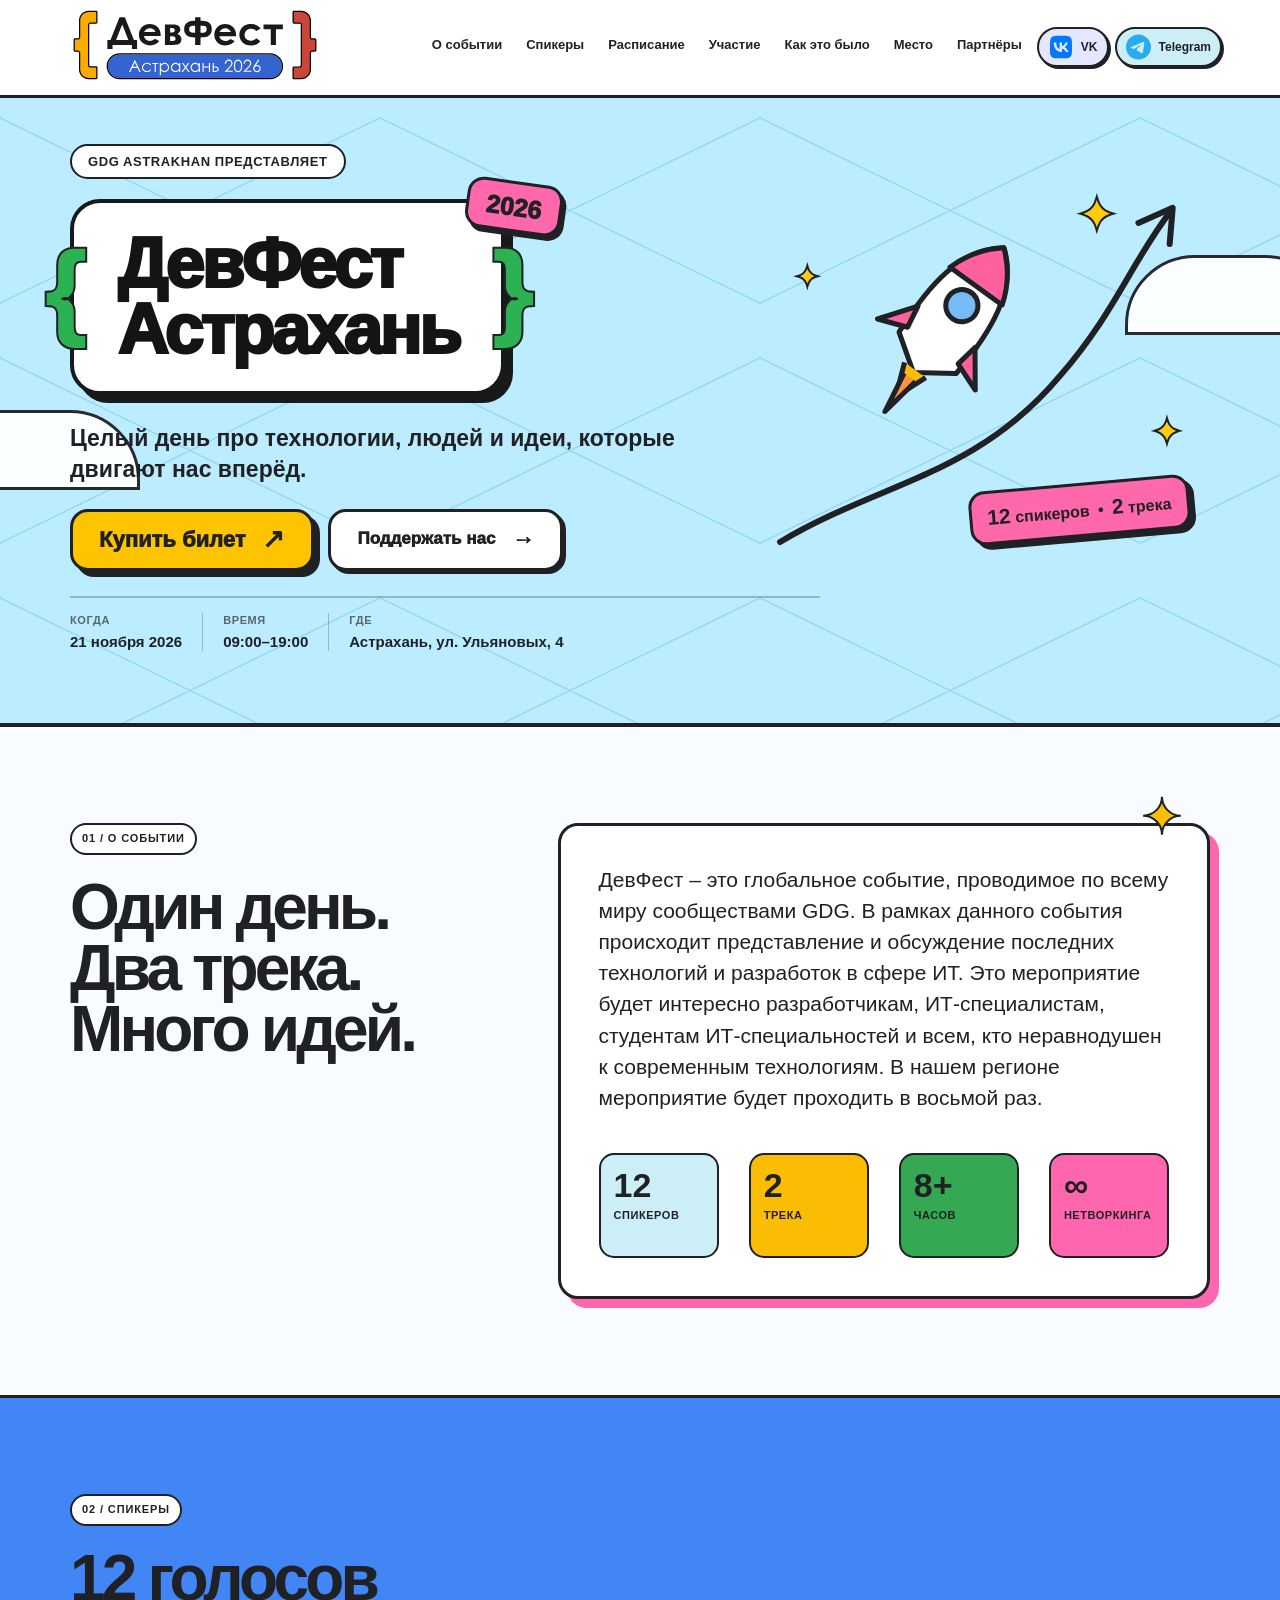
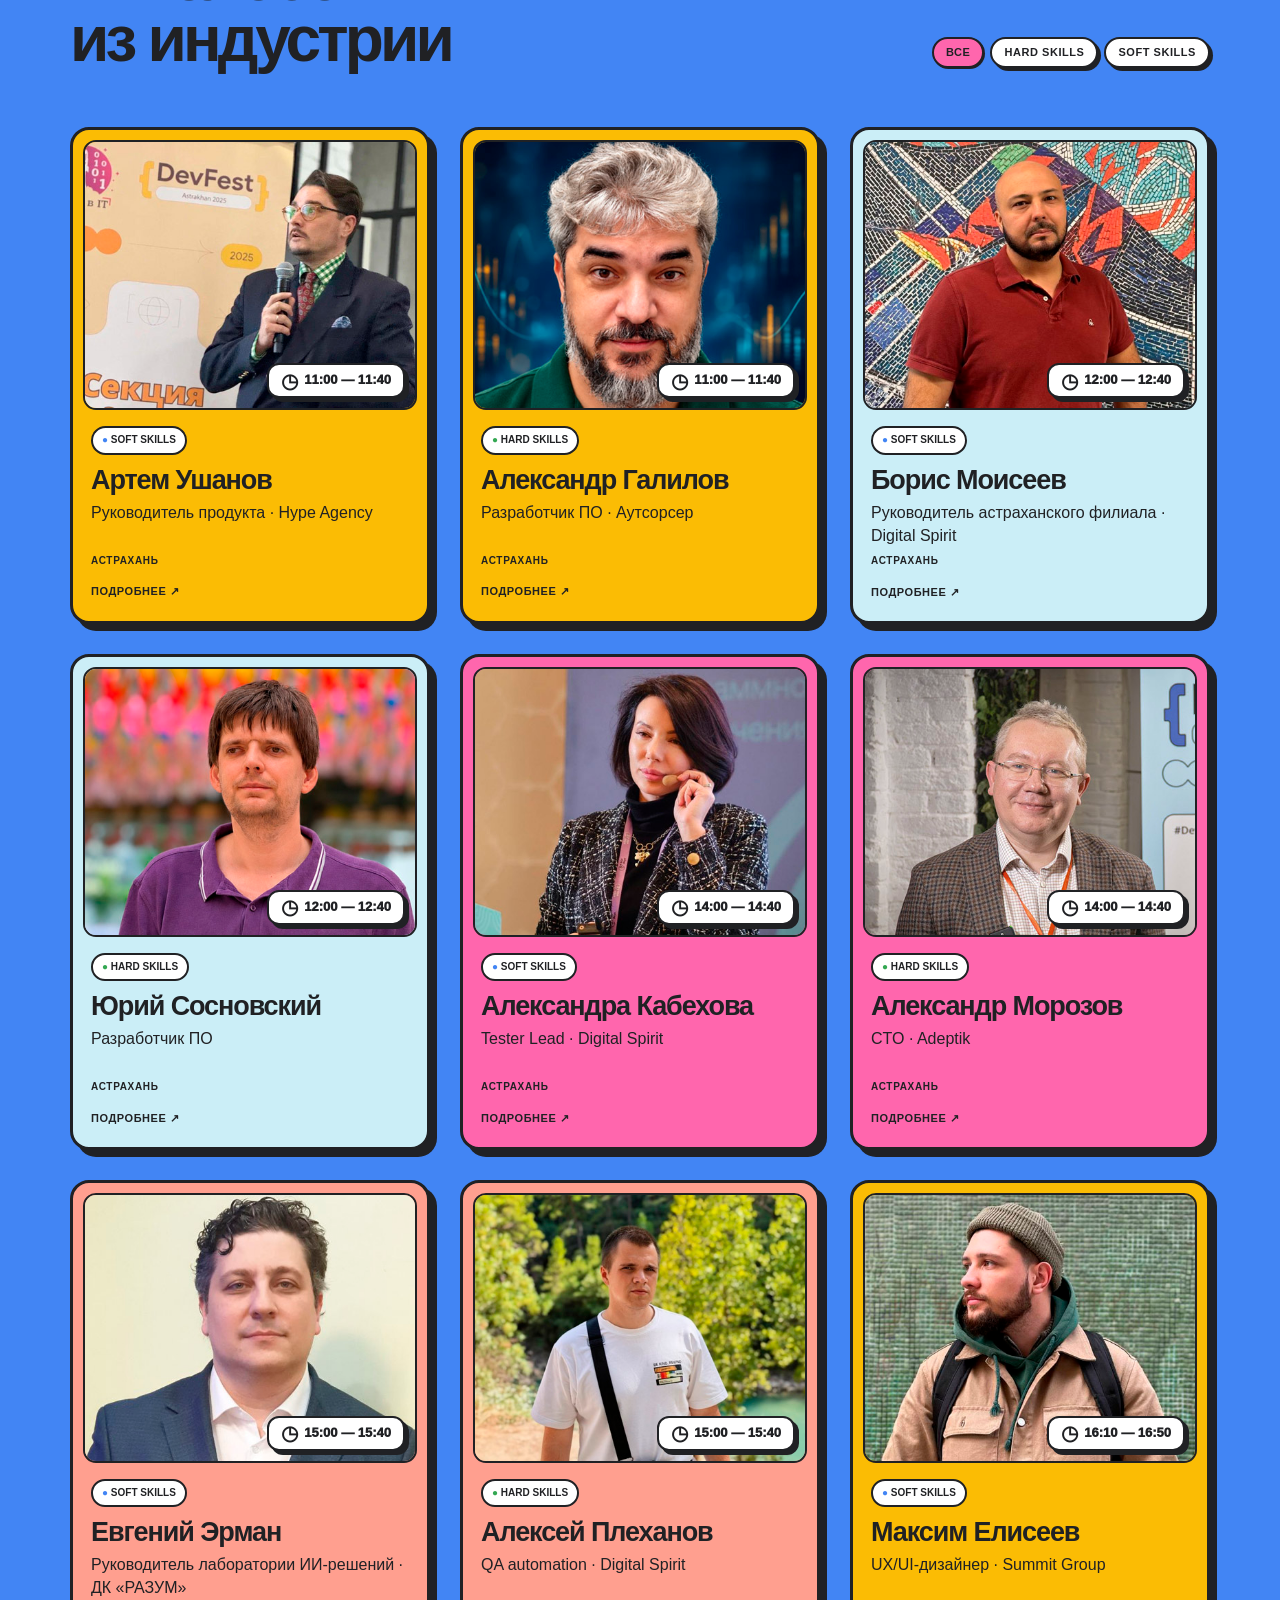
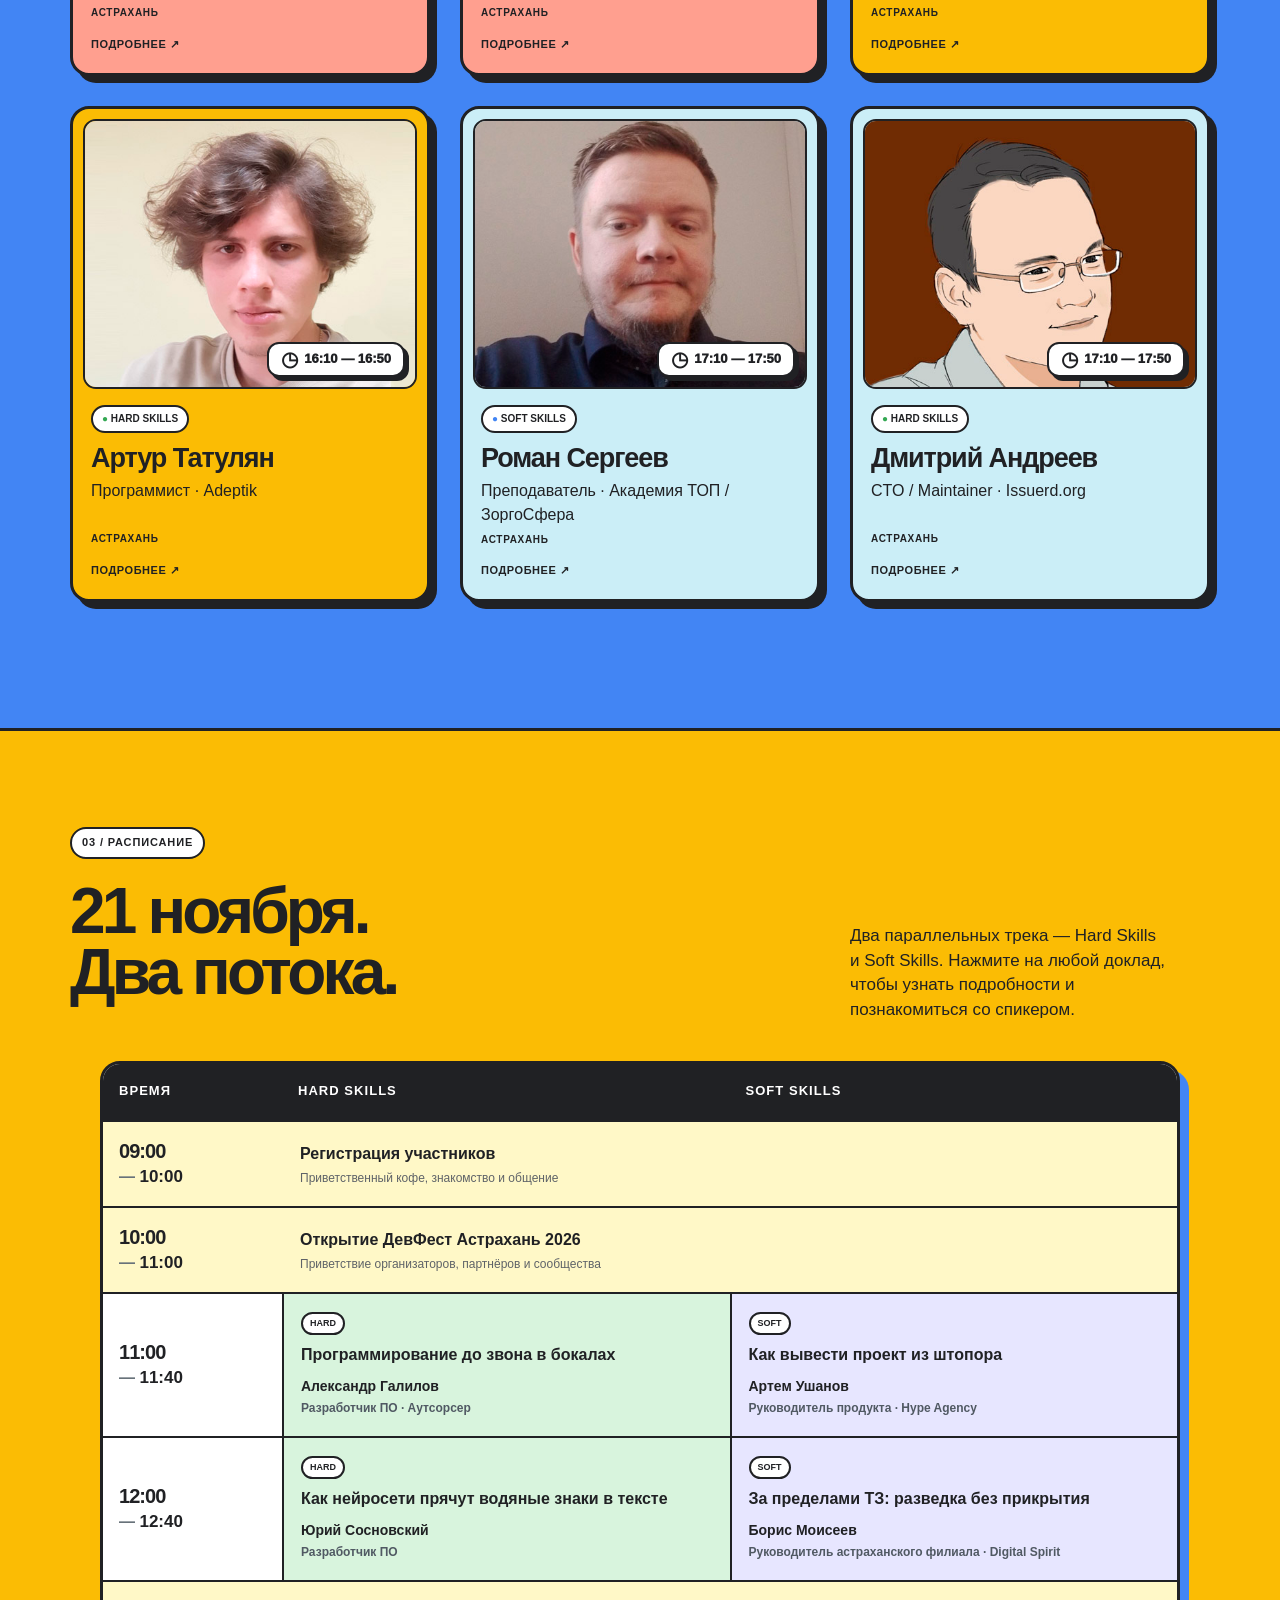
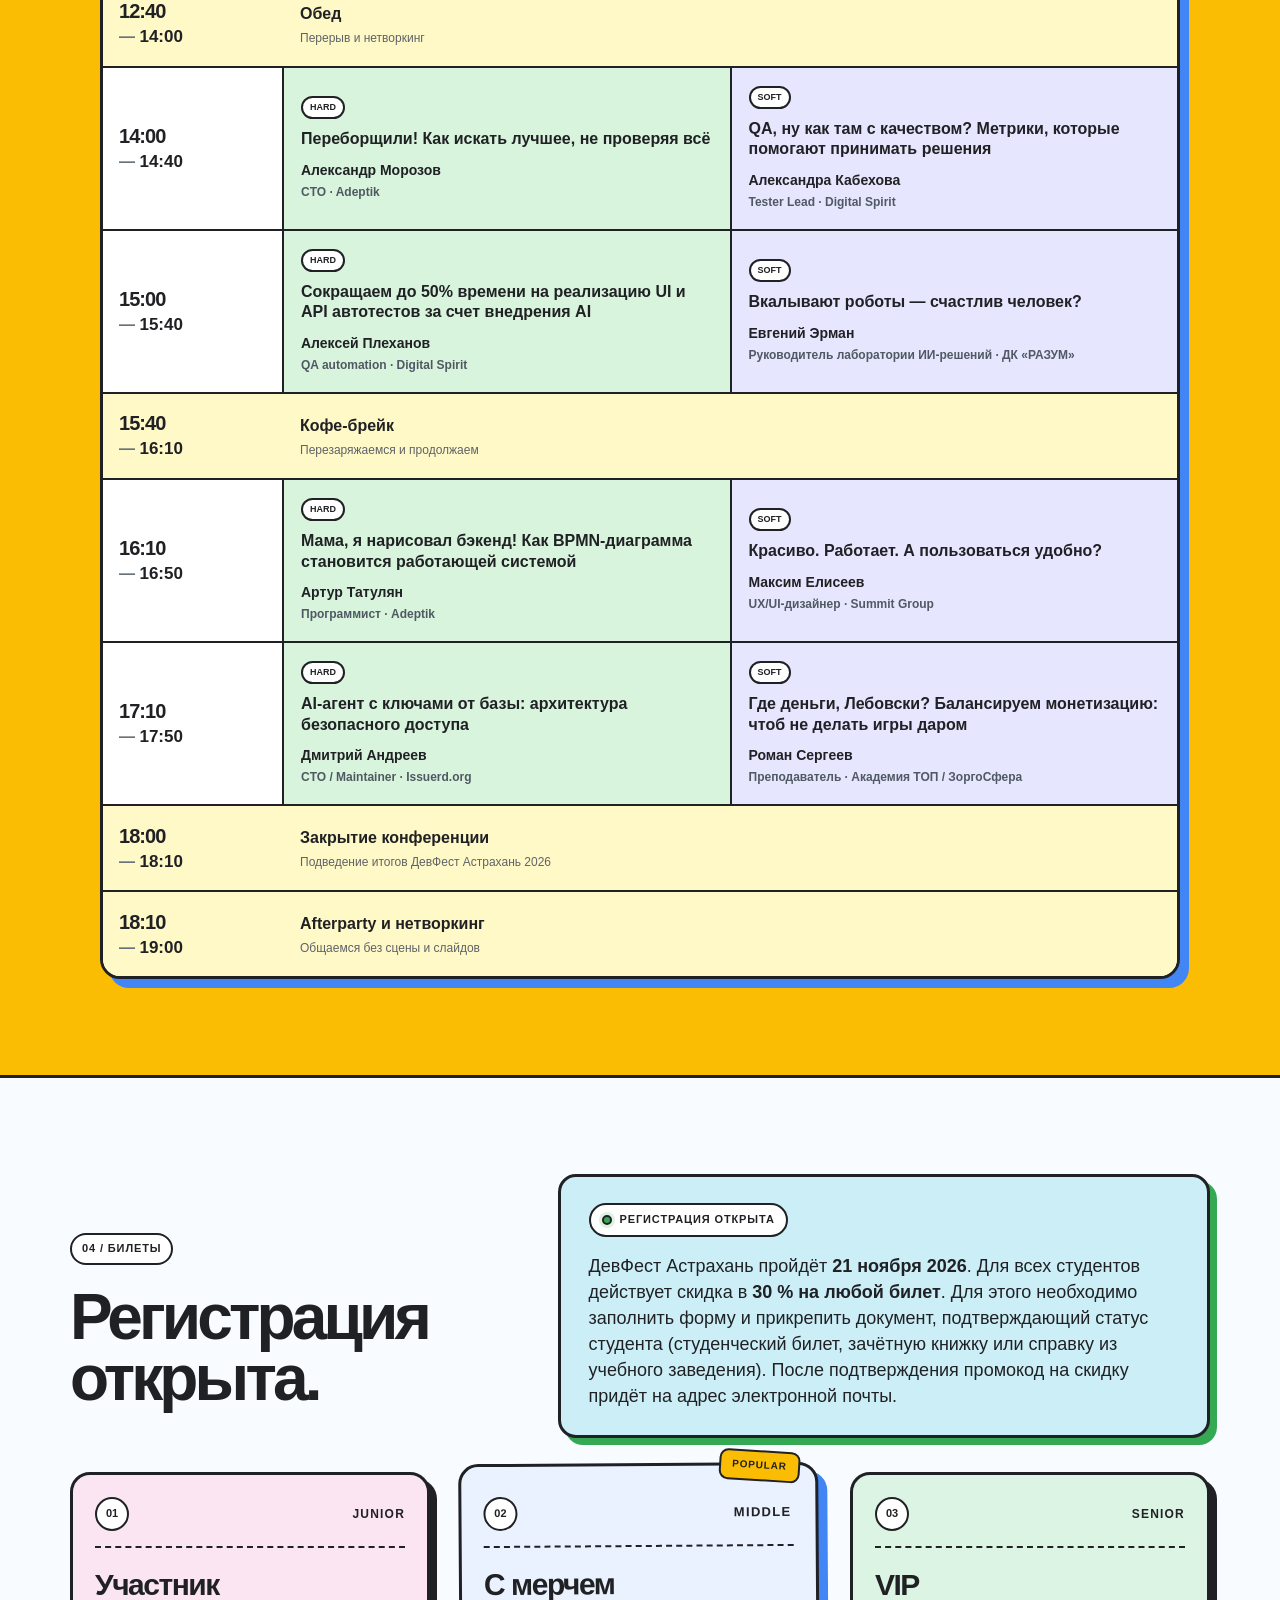
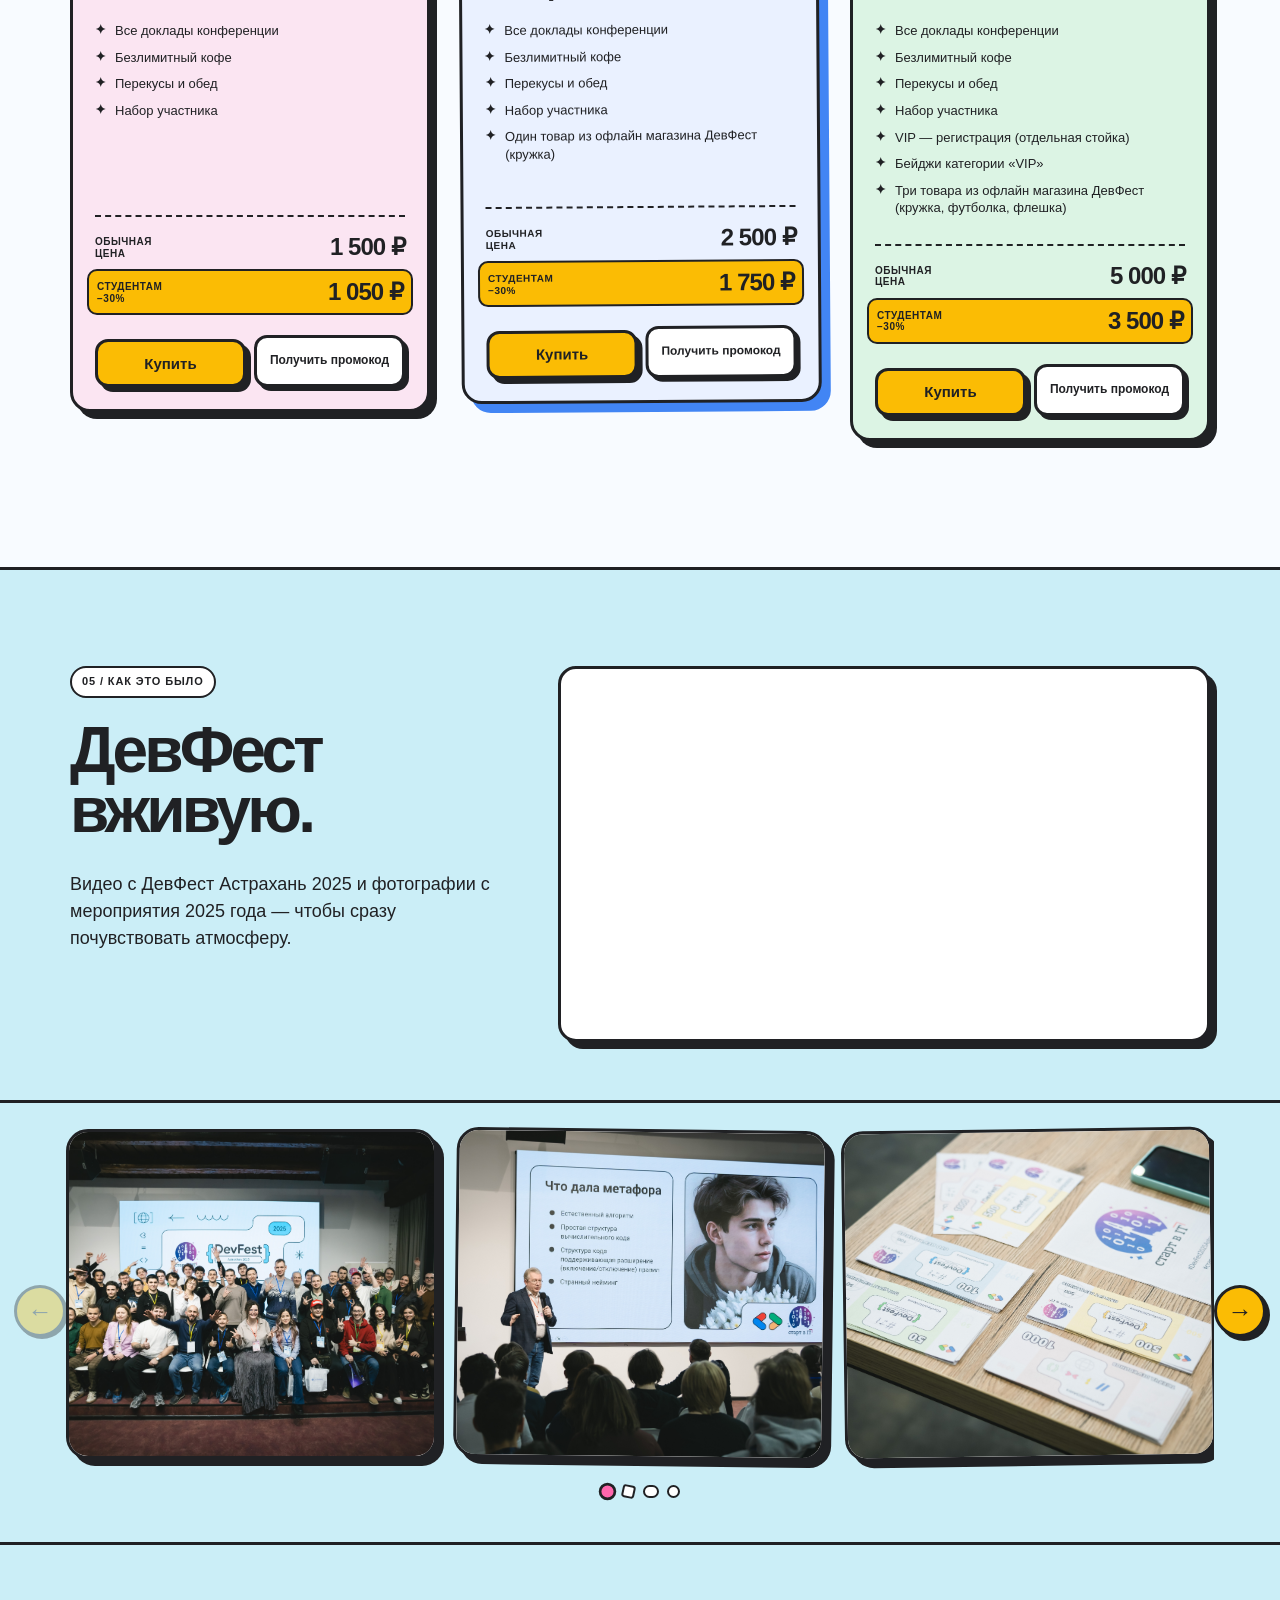
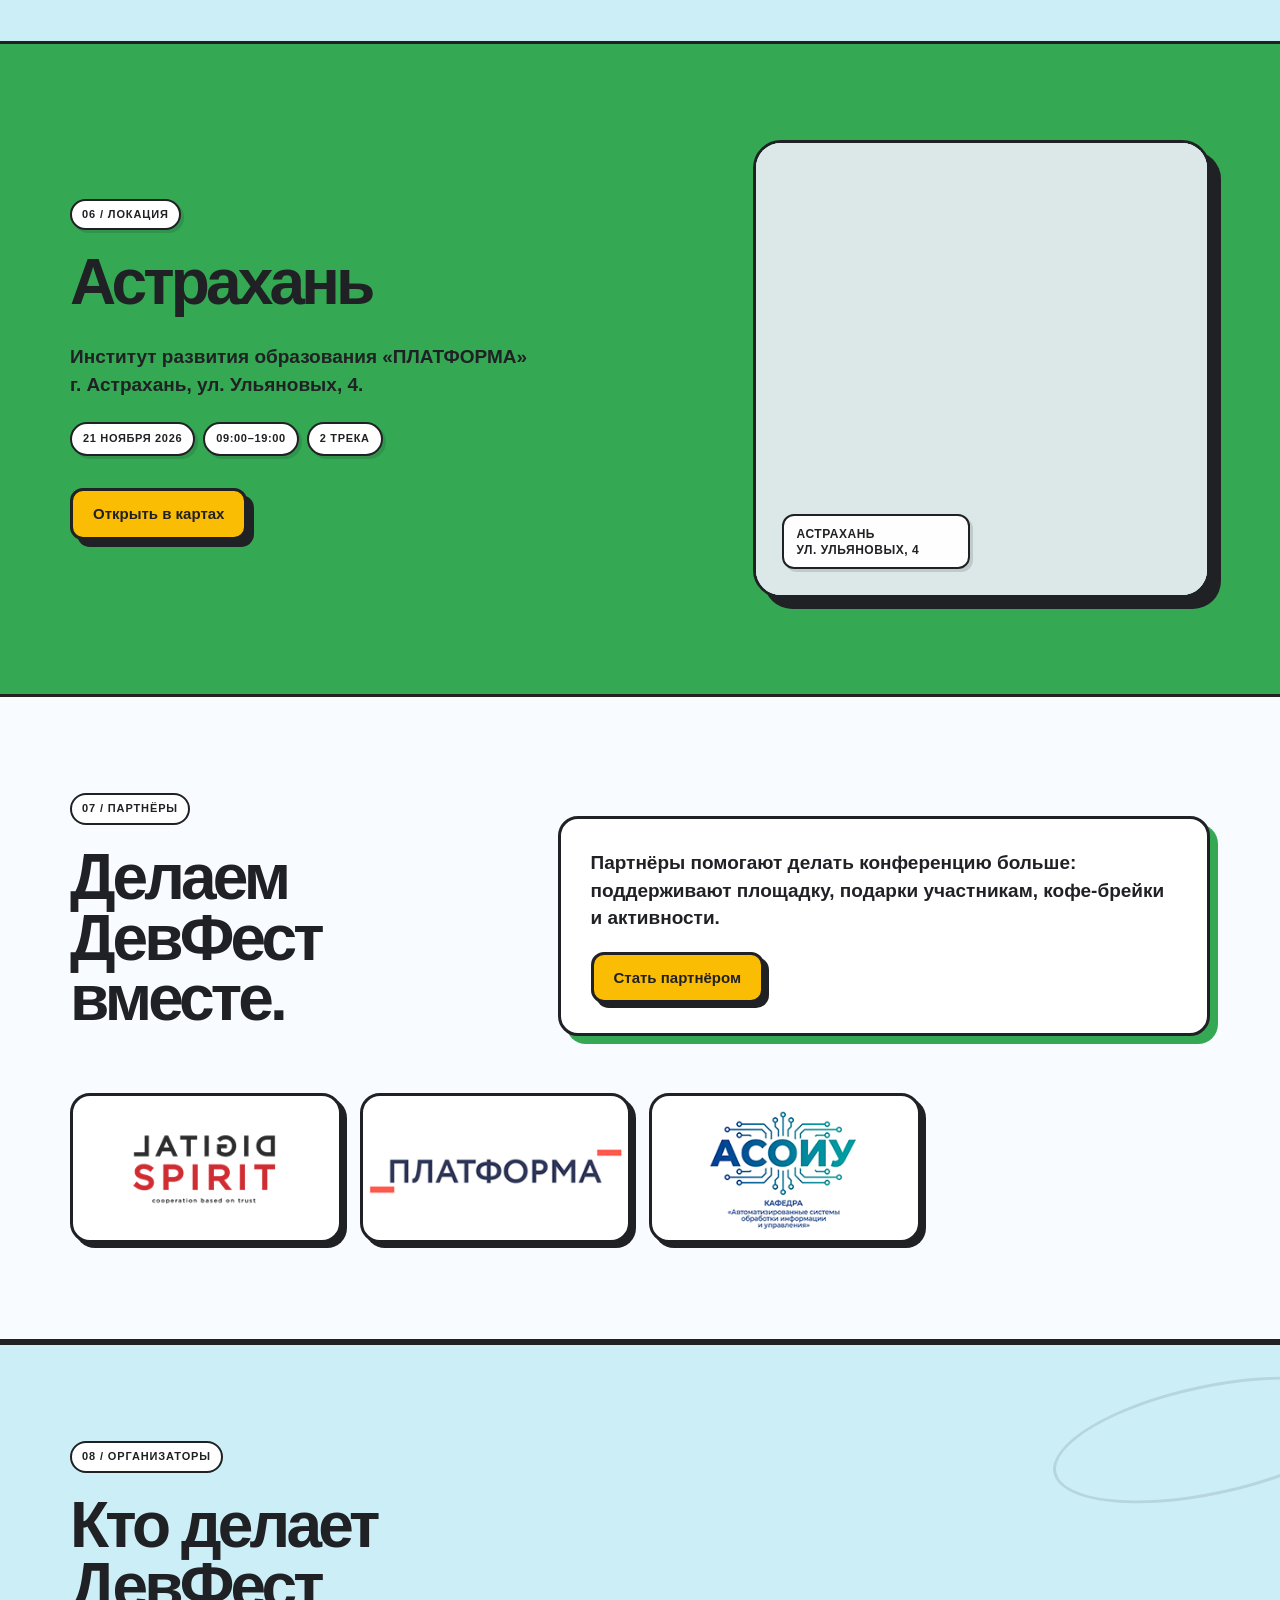
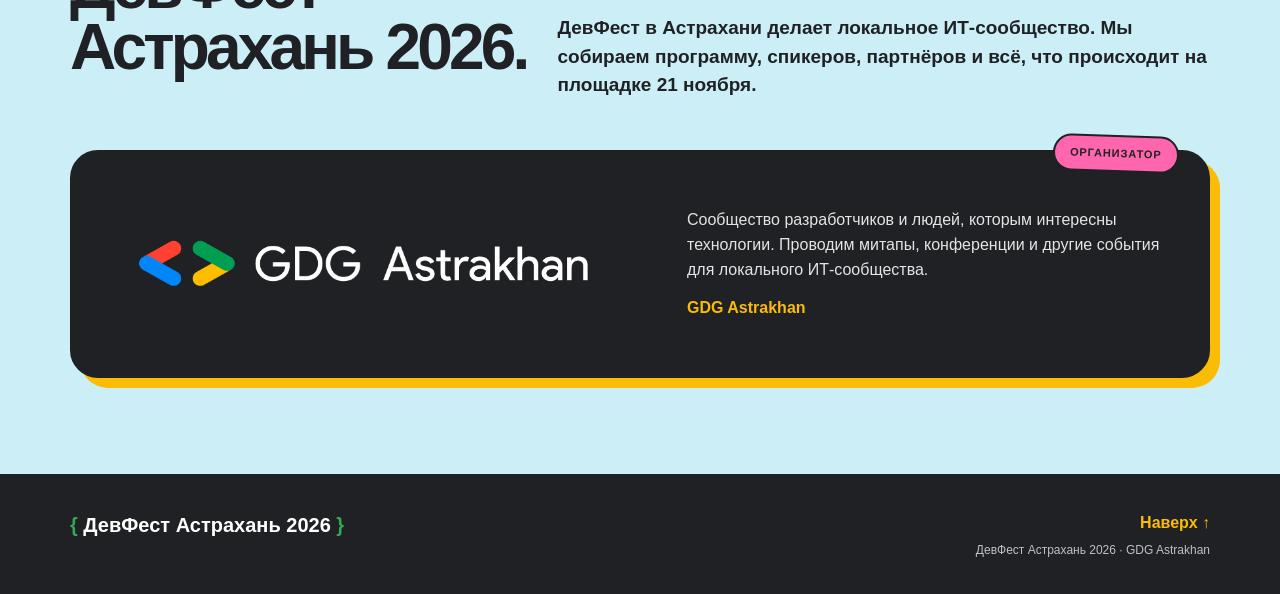
==== commit a8480ed1: "add vk" ====
--- a/index.html
+++ b/index.html
@@ -42,7 +42,7 @@
 <li><a href="#location">Место</a></li>
 <li><a href="#partners">Партнёры</a></li>
 
-</ul>
+<li class="nav-channel-item"><a aria-label="ВКонтакте GDG Astrakhan" class="nav-channel nav-channel-vk" href="https://vk.ru/gdgastra" rel="noopener noreferrer" target="_blank" title="ВКонтакте GDG Astrakhan"><img class="nav-brand-logo" src="img/social/vk.svg" alt="" aria-hidden="true" width="26" height="26"/><span class="nav-channel-text">VK</span></a></li><li class="nav-channel-item"><a aria-label="Telegram GDG Astrakhan" class="nav-channel nav-channel-tg" href="https://t.me/GDGAstraNews" rel="noopener noreferrer" target="_blank" title="Telegram GDG Astrakhan"><img class="nav-brand-logo" src="img/social/telegram.svg" alt="" aria-hidden="true" width="26" height="26"/><span class="nav-channel-text">Telegram</span></a></li></ul>
 </div>
 </div>
 </nav>
@@ -245,19 +245,19 @@
 </div>
 <div class="schedule-row row talks-row" data-end="11:40" data-start="11:00">
 <div class="col-sm-2 time"><span class="schedule-time-start">11:00</span><span class="schedule-time-end">11:40</span></div>
-<div aria-label="Hard Skills. 11:00 — 11:40. Александр Галилов. Программирование до звона в бокалах. Открыть описание" class="col-sm-5 slot hard" data-talk-id="galilov" data-target="#talkModal" data-toggle="modal" role="button" tabindex="0"><div class="schedule-slot-top"><em>Hard</em></div>
+<div aria-label="Hard Skills. 11:00 — 11:40. Александр Галилов. Программирование до звона в бокалах. Подробнее о докладе" class="col-sm-5 slot hard" data-talk-id="galilov" data-target="#talkModal" data-toggle="modal" role="button" tabindex="0"><div class="schedule-slot-top"><em>Hard</em></div>
 <b class="slot-title">Программирование до звона в бокалах</b><span class="slot-speaker">Александр Галилов</span><span class="slot-role"></span>
 </div>
-<div aria-label="Soft Skills. 11:00 — 11:40. Артем Ушанов. Как вывести проект из штопора. Открыть описание" class="col-sm-5 slot soft" data-talk-id="ushanov" data-target="#talkModal" data-toggle="modal" role="button" tabindex="0"><div class="schedule-slot-top"><em>Soft</em></div>
+<div aria-label="Soft Skills. 11:00 — 11:40. Артем Ушанов. Как вывести проект из штопора. Подробнее о докладе" class="col-sm-5 slot soft" data-talk-id="ushanov" data-target="#talkModal" data-toggle="modal" role="button" tabindex="0"><div class="schedule-slot-top"><em>Soft</em></div>
 <b class="slot-title">Как вывести проект из штопора</b><span class="slot-speaker">Артем Ушанов</span><span class="slot-role"></span>
 </div>
 </div>
 <div class="schedule-row row talks-row" data-end="12:40" data-start="12:00">
 <div class="col-sm-2 time"><span class="schedule-time-start">12:00</span><span class="schedule-time-end">12:40</span></div>
-<div aria-label="Hard Skills. 12:00 — 12:40. Юрий Сосновский. Как нейросети прячут водяные знаки в тексте. Открыть описание" class="col-sm-5 slot hard" data-talk-id="sosnovskiy" data-target="#talkModal" data-toggle="modal" role="button" tabindex="0"><div class="schedule-slot-top"><em>Hard</em></div>
+<div aria-label="Hard Skills. 12:00 — 12:40. Юрий Сосновский. Как нейросети прячут водяные знаки в тексте. Подробнее о докладе" class="col-sm-5 slot hard" data-talk-id="sosnovskiy" data-target="#talkModal" data-toggle="modal" role="button" tabindex="0"><div class="schedule-slot-top"><em>Hard</em></div>
 <b class="slot-title">Как нейросети прячут водяные знаки в тексте</b><span class="slot-speaker">Юрий Сосновский</span><span class="slot-role"></span>
 </div>
-<div aria-label="Soft Skills. 12:00 — 12:40. Борис Моисеев. За пределами ТЗ: разведка без прикрытия. Открыть описание" class="col-sm-5 slot soft" data-talk-id="moiseev" data-target="#talkModal" data-toggle="modal" role="button" tabindex="0"><div class="schedule-slot-top"><em>Soft</em></div>
+<div aria-label="Soft Skills. 12:00 — 12:40. Борис Моисеев. За пределами ТЗ: разведка без прикрытия. Подробнее о докладе" class="col-sm-5 slot soft" data-talk-id="moiseev" data-target="#talkModal" data-toggle="modal" role="button" tabindex="0"><div class="schedule-slot-top"><em>Soft</em></div>
 <b class="slot-title">За пределами ТЗ: разведка без прикрытия</b><span class="slot-speaker">Борис Моисеев</span><span class="slot-role"></span>
 </div>
 </div>
@@ -267,19 +267,19 @@
 </div>
 <div class="schedule-row row talks-row" data-end="14:40" data-start="14:00">
 <div class="col-sm-2 time"><span class="schedule-time-start">14:00</span><span class="schedule-time-end">14:40</span></div>
-<div aria-label="Hard Skills. 14:00 — 14:40. Александр Морозов. Переборщили! Как искать лучшее, не проверяя всё. Открыть описание" class="col-sm-5 slot hard" data-talk-id="morozov" data-target="#talkModal" data-toggle="modal" role="button" tabindex="0"><div class="schedule-slot-top"><em>Hard</em></div>
+<div aria-label="Hard Skills. 14:00 — 14:40. Александр Морозов. Переборщили! Как искать лучшее, не проверяя всё. Подробнее о докладе" class="col-sm-5 slot hard" data-talk-id="morozov" data-target="#talkModal" data-toggle="modal" role="button" tabindex="0"><div class="schedule-slot-top"><em>Hard</em></div>
 <b class="slot-title">Переборщили! Как искать лучшее, не проверяя всё</b><span class="slot-speaker">Александр Морозов</span><span class="slot-role"></span>
 </div>
-<div aria-label="Soft Skills. 14:00 — 14:40. Александра Кабехова. QA, ну как там с качеством? Метрики, которые помогают принимать решения. Открыть описание" class="col-sm-5 slot soft" data-talk-id="kabehova" data-target="#talkModal" data-toggle="modal" role="button" tabindex="0"><div class="schedule-slot-top"><em>Soft</em></div>
+<div aria-label="Soft Skills. 14:00 — 14:40. Александра Кабехова. QA, ну как там с качеством? Метрики, которые помогают принимать решения. Подробнее о докладе" class="col-sm-5 slot soft" data-talk-id="kabehova" data-target="#talkModal" data-toggle="modal" role="button" tabindex="0"><div class="schedule-slot-top"><em>Soft</em></div>
 <b class="slot-title">QA, ну как там с качеством? Метрики, которые помогают принимать решения</b><span class="slot-speaker">Александра Кабехова</span><span class="slot-role"></span>
 </div>
 </div>
 <div class="schedule-row row talks-row" data-end="15:40" data-start="15:00">
 <div class="col-sm-2 time"><span class="schedule-time-start">15:00</span><span class="schedule-time-end">15:40</span></div>
-<div aria-label="Hard Skills. 15:00 — 15:40. Алексей Плеханов. Сокращаем до 50% времени на реализацию UI и API автотестов за счет внедрения AI. Открыть описание" class="col-sm-5 slot hard" data-talk-id="plehanov" data-target="#talkModal" data-toggle="modal" role="button" tabindex="0"><div class="schedule-slot-top"><em>Hard</em></div>
+<div aria-label="Hard Skills. 15:00 — 15:40. Алексей Плеханов. Сокращаем до 50% времени на реализацию UI и API автотестов за счет внедрения AI. Подробнее о докладе" class="col-sm-5 slot hard" data-talk-id="plehanov" data-target="#talkModal" data-toggle="modal" role="button" tabindex="0"><div class="schedule-slot-top"><em>Hard</em></div>
 <b class="slot-title">Сокращаем до 50% времени на реализацию UI и API автотестов за счет внедрения AI</b><span class="slot-speaker">Алексей Плеханов</span><span class="slot-role"></span>
 </div>
-<div aria-label="Soft Skills. 15:00 — 15:40. Евгений Эрман. Вкалывают роботы — счастлив человек?. Открыть описание" class="col-sm-5 slot soft" data-talk-id="erman" data-target="#talkModal" data-toggle="modal" role="button" tabindex="0"><div class="schedule-slot-top"><em>Soft</em></div>
+<div aria-label="Soft Skills. 15:00 — 15:40. Евгений Эрман. Вкалывают роботы — счастлив человек?. Подробнее о докладе" class="col-sm-5 slot soft" data-talk-id="erman" data-target="#talkModal" data-toggle="modal" role="button" tabindex="0"><div class="schedule-slot-top"><em>Soft</em></div>
 <b class="slot-title">Вкалывают роботы — счастлив человек?</b><span class="slot-speaker">Евгений Эрман</span><span class="slot-role"></span>
 </div>
 </div>
@@ -289,19 +289,19 @@
 </div>
 <div class="schedule-row row talks-row" data-end="16:50" data-start="16:10">
 <div class="col-sm-2 time"><span class="schedule-time-start">16:10</span><span class="schedule-time-end">16:50</span></div>
-<div aria-label="Hard Skills. 16:10 — 16:50. Артур Татулян. Мама, я нарисовал бэкенд! Как BPMN-диаграмма становится работающей системой. Открыть описание" class="col-sm-5 slot hard" data-talk-id="tatulyan" data-target="#talkModal" data-toggle="modal" role="button" tabindex="0"><div class="schedule-slot-top"><em>Hard</em></div>
+<div aria-label="Hard Skills. 16:10 — 16:50. Артур Татулян. Мама, я нарисовал бэкенд! Как BPMN-диаграмма становится работающей системой. Подробнее о докладе" class="col-sm-5 slot hard" data-talk-id="tatulyan" data-target="#talkModal" data-toggle="modal" role="button" tabindex="0"><div class="schedule-slot-top"><em>Hard</em></div>
 <b class="slot-title">Мама, я нарисовал бэкенд! Как BPMN-диаграмма становится работающей системой</b><span class="slot-speaker">Артур Татулян</span><span class="slot-role"></span>
 </div>
-<div aria-label="Soft Skills. 16:10 — 16:50. Максим Елисеев. Красиво. Работает. А пользоваться удобно?. Открыть описание" class="col-sm-5 slot soft" data-talk-id="eliseev" data-target="#talkModal" data-toggle="modal" role="button" tabindex="0"><div class="schedule-slot-top"><em>Soft</em></div>
+<div aria-label="Soft Skills. 16:10 — 16:50. Максим Елисеев. Красиво. Работает. А пользоваться удобно?. Подробнее о докладе" class="col-sm-5 slot soft" data-talk-id="eliseev" data-target="#talkModal" data-toggle="modal" role="button" tabindex="0"><div class="schedule-slot-top"><em>Soft</em></div>
 <b class="slot-title">Красиво. Работает. А пользоваться удобно?</b><span class="slot-speaker">Максим Елисеев</span><span class="slot-role"></span>
 </div>
 </div>
 <div class="schedule-row row talks-row" data-end="17:50" data-start="17:10">
 <div class="col-sm-2 time"><span class="schedule-time-start">17:10</span><span class="schedule-time-end">17:50</span></div>
-<div aria-label="Hard Skills. 17:10 — 17:50. Дмитрий Андреев. AI-агент с ключами от базы: архитектура безопасного доступа. Открыть описание" class="col-sm-5 slot hard" data-talk-id="andreev" data-target="#talkModal" data-toggle="modal" role="button" tabindex="0"><div class="schedule-slot-top"><em>Hard</em></div>
+<div aria-label="Hard Skills. 17:10 — 17:50. Дмитрий Андреев. AI-агент с ключами от базы: архитектура безопасного доступа. Подробнее о докладе" class="col-sm-5 slot hard" data-talk-id="andreev" data-target="#talkModal" data-toggle="modal" role="button" tabindex="0"><div class="schedule-slot-top"><em>Hard</em></div>
 <b class="slot-title">AI-агент с ключами от базы: архитектура безопасного доступа</b><span class="slot-speaker">Дмитрий Андреев</span><span class="slot-role"></span>
 </div>
-<div aria-label="Soft Skills. 17:10 — 17:50. Роман Сергеев. Где деньги, Лебовски? Балансируем монетизацию: чтоб не делать игры даром. Открыть описание" class="col-sm-5 slot soft" data-talk-id="sergeev" data-target="#talkModal" data-toggle="modal" role="button" tabindex="0"><div class="schedule-slot-top"><em>Soft</em></div>
+<div aria-label="Soft Skills. 17:10 — 17:50. Роман Сергеев. Где деньги, Лебовски? Балансируем монетизацию: чтоб не делать игры даром. Подробнее о докладе" class="col-sm-5 slot soft" data-talk-id="sergeev" data-target="#talkModal" data-toggle="modal" role="button" tabindex="0"><div class="schedule-slot-top"><em>Soft</em></div>
 <b class="slot-title">Где деньги, Лебовски? Балансируем монетизацию: чтоб не делать игры даром</b><span class="slot-speaker">Роман Сергеев</span><span class="slot-role"></span>
 </div>
 </div>
@@ -490,7 +490,29 @@
 </div>
 </div>
 </section>
-<section aria-label="Сообщество GDG Astrakhan" class="section devfest-socials-section" id="community"><div class="container"><div class="devfest-socials-inner"><div><span class="section-kicker">Сообщество</span><h2 class="devfest-socials-title">Оставайтесь на связи!</h2><p>Анонсы ДевФест, новости и встречи сообщества — в наших каналах.</p></div><div class="devfest-socials-actions"><a aria-label="Телеграм-канал GDG Astrakhan" class="devfest-socials-link devfest-socials-tg" href="https://t.me/GDGAstraNews" rel="noopener noreferrer" target="_blank"><span aria-hidden="true" class="social-icon">✈</span> Telegram <span aria-hidden="true">↗</span></a><a aria-label="Сообщество GDG Astrakhan во ВКонтакте" class="devfest-socials-link devfest-socials-vk" href="https://vk.ru/gdgastra" rel="noopener noreferrer" target="_blank"><span aria-hidden="true" class="social-icon social-vk">вк</span> ВКонтакте <span aria-hidden="true">↗</span></a></div></div></div></section>
+<section class="section organizers-section" id="organizers">
+<div class="container">
+<div class="row organizers-intro">
+<div class="col-md-5">
+<div class="section-kicker">08 / Организаторы</div>
+<h2 class="section-title">Кто делает<br/>ДевФест Астрахань 2026.</h2>
+</div>
+<div class="col-md-7">
+<p class="organizers-lead">ДевФест в Астрахани делает локальное ИТ-сообщество. Мы собираем программу, спикеров, партнёров и всё, что происходит на площадке 21 ноября.</p>
+</div>
+</div>
+<div class="organizer-card-main">
+<div class="organizer-badge">ОРГАНИЗАТОР</div>
+<div class="organizer-card-brand">
+<img class="img-responsive" src="img/partners/gdgastrakhan.png"/>
+</div>
+<div class="organizer-card-copy">
+<p>Сообщество разработчиков и людей, которым интересны технологии. Проводим митапы, конференции и другие события для локального ИТ-сообщества.</p>
+<a class="organizer-link" href="http://gdgastra.ru/" target="_blank">GDG Astrakhan</a>
+</div>
+</div>
+</div>
+</section>
 </main>
 <div aria-label="Просмотр фотографии" class="modal fade photo-modal" id="photoModal" role="dialog" tabindex="-1">
 <div class="modal-dialog modal-lg" role="document"><div class="modal-content">
@@ -503,9 +525,9 @@
 <div aria-labelledby="talkTitle" class="modal fade talk-modal" id="talkModal" role="dialog" tabindex="-1">
 <div class="modal-dialog modal-lg" role="document">
 <div class="modal-content">
-<div class="modal-header">
-<button aria-label="Закрыть" class="close" data-dismiss="modal" type="button"><span aria-hidden="true">×</span></button>
-<div aria-label="Трек и время выступления" class="talk-modal-header-meta"><span class="talk-modal-track" id="talkTrack">Hard Skills</span><span class="talk-modal-time" id="talkModalTime"></span></div></div>
+<div class="modal-header talk-modal-heading">
+
+<div class="talk-modal-header-meta"><span class="talk-modal-track" id="talkTrack">Hard Skills</span><span class="talk-modal-time" id="talkModalTime"></span></div><button aria-label="Закрыть" class="close" data-dismiss="modal" type="button"><span aria-hidden="true">×</span></button></div>
 <div class="modal-body">
 <div class="row talk-modal-grid">
 <div class="col-sm-4">
--- a/css/style.css
+++ b/css/style.css
@@ -2948,44 +2948,179 @@
 }
 
 
-/* Update: edge-to-edge timetable, clear speaker details, aligned modal, community links */
-#schedule .schedule-board { box-sizing:border-box; }
-#schedule .schedule-head { padding:16px 0; }
-#schedule .schedule-head > div { padding-left:17px; padding-right:17px; }
-#schedule .schedule-row { padding:0; width:100%; margin:0; }
-#schedule .schedule-row > div { min-width:0; box-sizing:border-box; }
-#schedule .schedule-row > .time { padding-left:18px; padding-right:10px; }
-#schedule .schedule-row > .slot { padding:21px 18px; }
+/* Program v3 — fill board edge-to-edge and show the speaker's role/company. */
+#schedule .schedule-board { max-width:1080px; margin-right:auto; margin-left:auto; }
+#schedule .schedule-board .schedule-row {
+  margin-left:0; margin-right:0; padding-left:0; padding-right:0;
+  width:100%;
+}
+#schedule .schedule-board .schedule-head {
+  margin:0; width:100%; padding-left:0; padding-right:0;
+}
+#schedule .schedule-board .schedule-row > div,
+#schedule .schedule-board .schedule-head > div {
+  box-sizing:border-box;
+}
+#schedule .schedule-row.talks-row .slot {
+  align-self:stretch;
+  justify-content:center;
+}
+#schedule .schedule-row.talks-row .slot .schedule-slot-top {
+  justify-content:flex-start;
+  margin-bottom:10px;
+}
+#schedule .schedule-row.talks-row .slot .slot-speaker {
+  margin-top:12px;
+  font-size:14px;
+  font-weight:900;
+  color:var(--ink);
+}
+#schedule .schedule-row.talks-row .slot .slot-role {
+  display:block;
+  margin-top:4px;
+  font-size:12px;
+  font-weight:600;
+  line-height:1.38;
+  color:#505963;
+  overflow-wrap:anywhere;
+}
+#schedule .schedule-row .time {
+  padding-left:16px;
+  padding-right:12px;
+}
+#schedule .schedule-head > div { padding-left:16px; }
 #schedule .schedule-row.shared > .col-sm-10 { padding-left:18px; padding-right:18px; }
-#schedule .schedule-row.talks-row .slot { padding:20px 18px; }
-#schedule .schedule-row.talks-row .slot .schedule-slot-top { justify-content:flex-start; margin-bottom:12px; }
-#schedule .schedule-row.talks-row .slot .slot-speaker { display:block; margin-top:12px; font-weight:900; font-size:14px; color:var(--ink); }
-#schedule .schedule-row.talks-row .slot .slot-role { display:block; margin-top:4px; color:#3c4a52; font-size:12px; font-weight:600; line-height:1.45; }
-#schedule .schedule-row.talks-row .slot .slot-role:empty { display:none; }
-.talk-modal .modal-header { display:flex; align-items:center; justify-content:flex-start; text-align:left; width:100%; padding-right:72px; }
-.talk-modal .modal-header .talk-modal-header-meta { display:flex; justify-content:flex-start; align-items:center; gap:10px; flex:1 1 auto; width:auto; margin:0; text-align:left; }
-.talk-modal .modal-header .close { position:absolute; top:50%; right:22px; transform:translateY(-50%); order:0; margin:0; float:none; }
-.devfest-socials-section { background:#d0eff8; padding:65px 0 75px; border-top:3px solid var(--ink); }
-.devfest-socials-inner { display:flex; align-items:center; justify-content:space-between; gap:36px; }
-.devfest-socials-title { margin:15px 0 14px; font-size:clamp(30px,3.5vw,49px); font-weight:900; letter-spacing:-.035em; }
-.devfest-socials-inner p { max-width:520px; font-size:16px; line-height:1.5; }
-.devfest-socials-actions { display:flex; flex-wrap:wrap; gap:15px; }
-.devfest-socials-link { display:inline-flex; align-items:center; gap:13px; white-space:nowrap; color:var(--ink); border:3px solid var(--ink); border-radius:18px; padding:14px 20px; font-size:17px; font-weight:900; box-shadow:6px 6px 0 var(--ink); text-decoration:none; transition:transform .15s,box-shadow .15s; }
-.devfest-socials-link:hover,.devfest-socials-link:focus { color:var(--ink); text-decoration:none; transform:translate(3px,3px); box-shadow:3px 3px 0 var(--ink); }
-.devfest-socials-tg { background:#fbbc04; }
-.devfest-socials-vk { background:#ffffff; }
-.devfest-socials-link .social-icon { display:flex; align-items:center; justify-content:center; width:30px; height:30px; border:2px solid var(--ink); border-radius:9px; background:#fff; font-size:20px; }
-.devfest-socials-link .social-vk { font-size:14px; font-weight:900; }
-@media(max-width:991px) { .devfest-socials-inner { flex-direction:column; align-items:flex-start; gap:18px; } }
-@media(max-width:767px) {
-  #schedule .schedule-row { padding:0; }
-  #schedule .schedule-row > .time { width:100%; padding:13px 15px; }
-  #schedule .schedule-row.talks-row > .slot { width:100%; padding:18px 16px; }
-  #schedule .schedule-row.shared > .col-sm-10 { width:100%; padding:12px 15px 18px; }
-  .talk-modal .modal-header { justify-content:flex-start; padding:14px 60px 14px 17px; }
-  .talk-modal .modal-header .close { right:17px; }
-  .talk-modal .talk-modal-header-meta { gap:7px; }
-  .devfest-socials-section { padding:45px 0 52px; }
-  .devfest-socials-actions { width:100%; flex-direction:column; }
-  .devfest-socials-link { justify-content:space-between; width:100%; }
-}
+
+/* Modal header: labels start at the LEFT; close control stays at right. */
+#talkModal .modal-header.talk-modal-heading {
+  display:flex;
+  justify-content:flex-start;
+  align-items:center;
+  text-align:left;
+  gap:12px;
+}
+#talkModal .talk-modal-header-meta {
+  margin:0;
+  flex:1 1 auto;
+  min-width:0;
+  justify-content:flex-start;
+  text-align:left;
+}
+#talkModal .talk-modal-heading .close {
+  order:0;
+  float:none;
+  flex:0 0 auto;
+  position:static;
+  margin:0 0 0 auto !important;
+  padding:0;
+  line-height:1;
+}
+
+/* Compact social buttons replace the organizer navigation item. */
+.navbar-devfest .navbar-nav > li.nav-channel-item { padding:0 3px; }
+.navbar-devfest .navbar-nav > li.nav-channel-item > a.nav-channel {
+  display:inline-flex;
+  align-items:center;
+  justify-content:center;
+  gap:5px;
+  padding:5px 9px;
+  margin:27px 0 0;
+  border:2px solid var(--ink);
+  border-radius:999px;
+  background:#e4e7ff;
+  color:var(--ink);
+  font-size:12px;
+  font-weight:900;
+  white-space:nowrap;
+  line-height:1;
+  box-shadow:2px 2px 0 var(--ink);
+  transition:transform .15s ease, box-shadow .15s ease;
+}
+.navbar-devfest .navbar-nav > li.nav-channel-item > a.nav-channel-tg { background:var(--sky); }
+.navbar-devfest .navbar-nav > li.nav-channel-item > a.nav-channel:hover,
+.navbar-devfest .navbar-nav > li.nav-channel-item > a.nav-channel:focus {
+  transform:translate(2px,2px);
+  box-shadow:none;
+  background:var(--yellow);
+}
+.navbar-devfest .nav-channel-icon {
+  display:inline-flex;
+  align-items:center;
+  justify-content:center;
+  background:var(--white);
+  border:1px solid var(--ink);
+  border-radius:50%;
+  width:24px;
+  height:24px;
+  font-size:10px;
+  font-weight:950;
+}
+.navbar-devfest .navbar-nav > li.nav-channel-item > a.nav-channel:after { display:none; }
+@media (min-width:768px) and (max-width:1199px) {
+  .navbar-devfest .navbar-brand .nav-logo { width:175px; }
+  .navbar-devfest .navbar-nav > li > a { padding-left:6px; padding-right:6px; font-size:11px; }
+  .navbar-devfest .navbar-nav > li.nav-channel-item > a.nav-channel { padding:4px 6px; }
+  .navbar-devfest .nav-channel-text { display:none; }
+}
+@media (max-width:767px) {
+  #schedule .schedule-board .schedule-row { padding-left:0; padding-right:0; }
+  #schedule .schedule-row .time { padding:13px 16px; }
+  #schedule .schedule-row.talks-row .slot { padding:17px 16px; }
+  #schedule .schedule-row.talks-row .slot .slot-role { font-size:12px; }
+  #schedule .schedule-row.shared > .col-sm-10 { padding:4px 16px 16px; }
+  #talkModal .modal-header.talk-modal-heading { gap:8px; }
+  #talkModal .talk-modal-header-meta { gap:6px; }
+  .navbar-devfest .navbar-nav > li.nav-channel-item { display:inline-block; padding:6px 8px 12px 16px; }
+  .navbar-devfest .navbar-nav > li.nav-channel-item > a.nav-channel { margin:0; padding:7px 12px; font-size:13px; }
+  .navbar-devfest .nav-channel-text { display:inline; }
+}
+
+/* Bootstrap 3's 768px navbar breakpoint is too narrow for these menu items.
+   Switch to the collapsed menu on tablets rather than letting the links wrap. */
+@media (min-width:768px) and (max-width:1199px) {
+  .navbar-devfest .navbar-header { float:none; }
+  .navbar-devfest .navbar-toggle {
+    display:block;
+    margin-top:26px;
+    margin-right:16px;
+  }
+  .navbar-devfest .navbar-brand .nav-logo { width:220px; }
+  .navbar-devfest .navbar-collapse {
+    border-top:2px solid var(--ink);
+    background:var(--white);
+    overflow-y:auto!important;
+    max-height:calc(100vh - 90px);
+    margin-left:-15px;
+    margin-right:-15px;
+  }
+  .navbar-devfest .navbar-collapse.collapse { display:none!important; }
+  .navbar-devfest .navbar-collapse.collapse.in { display:block!important; }
+  .navbar-devfest .navbar-nav,
+  .navbar-devfest .navbar-nav.navbar-right { float:none!important; margin:6px -15px 12px; }
+  .navbar-devfest .navbar-nav > li { float:none; }
+  .navbar-devfest .navbar-nav > li > a { padding:11px 23px; font-size:14px; }
+  .navbar-devfest .navbar-nav > li.nav-channel-item {
+    display:inline-block;
+    padding:9px 6px 14px 23px;
+  }
+  .navbar-devfest .navbar-nav > li.nav-channel-item > a.nav-channel {
+    margin:0; padding:8px 12px; font-size:13px;
+  }
+  .navbar-devfest .nav-channel-text { display:inline; }
+}
+
+/* Brand marks instead of VK/TG initials in the navigation (v4). */
+.navbar-devfest .nav-brand-logo {
+  display:block;
+  width:26px;
+  height:26px;
+  flex:0 0 26px;
+  object-fit:contain;
+}
+.navbar-devfest .navbar-nav > li.nav-channel-item > a.nav-channel {
+  gap:7px;
+  min-height:37px;
+}
+@media (max-width:767px) {
+  .navbar-devfest .nav-brand-logo { width:28px; height:28px; flex-basis:28px; }
+}
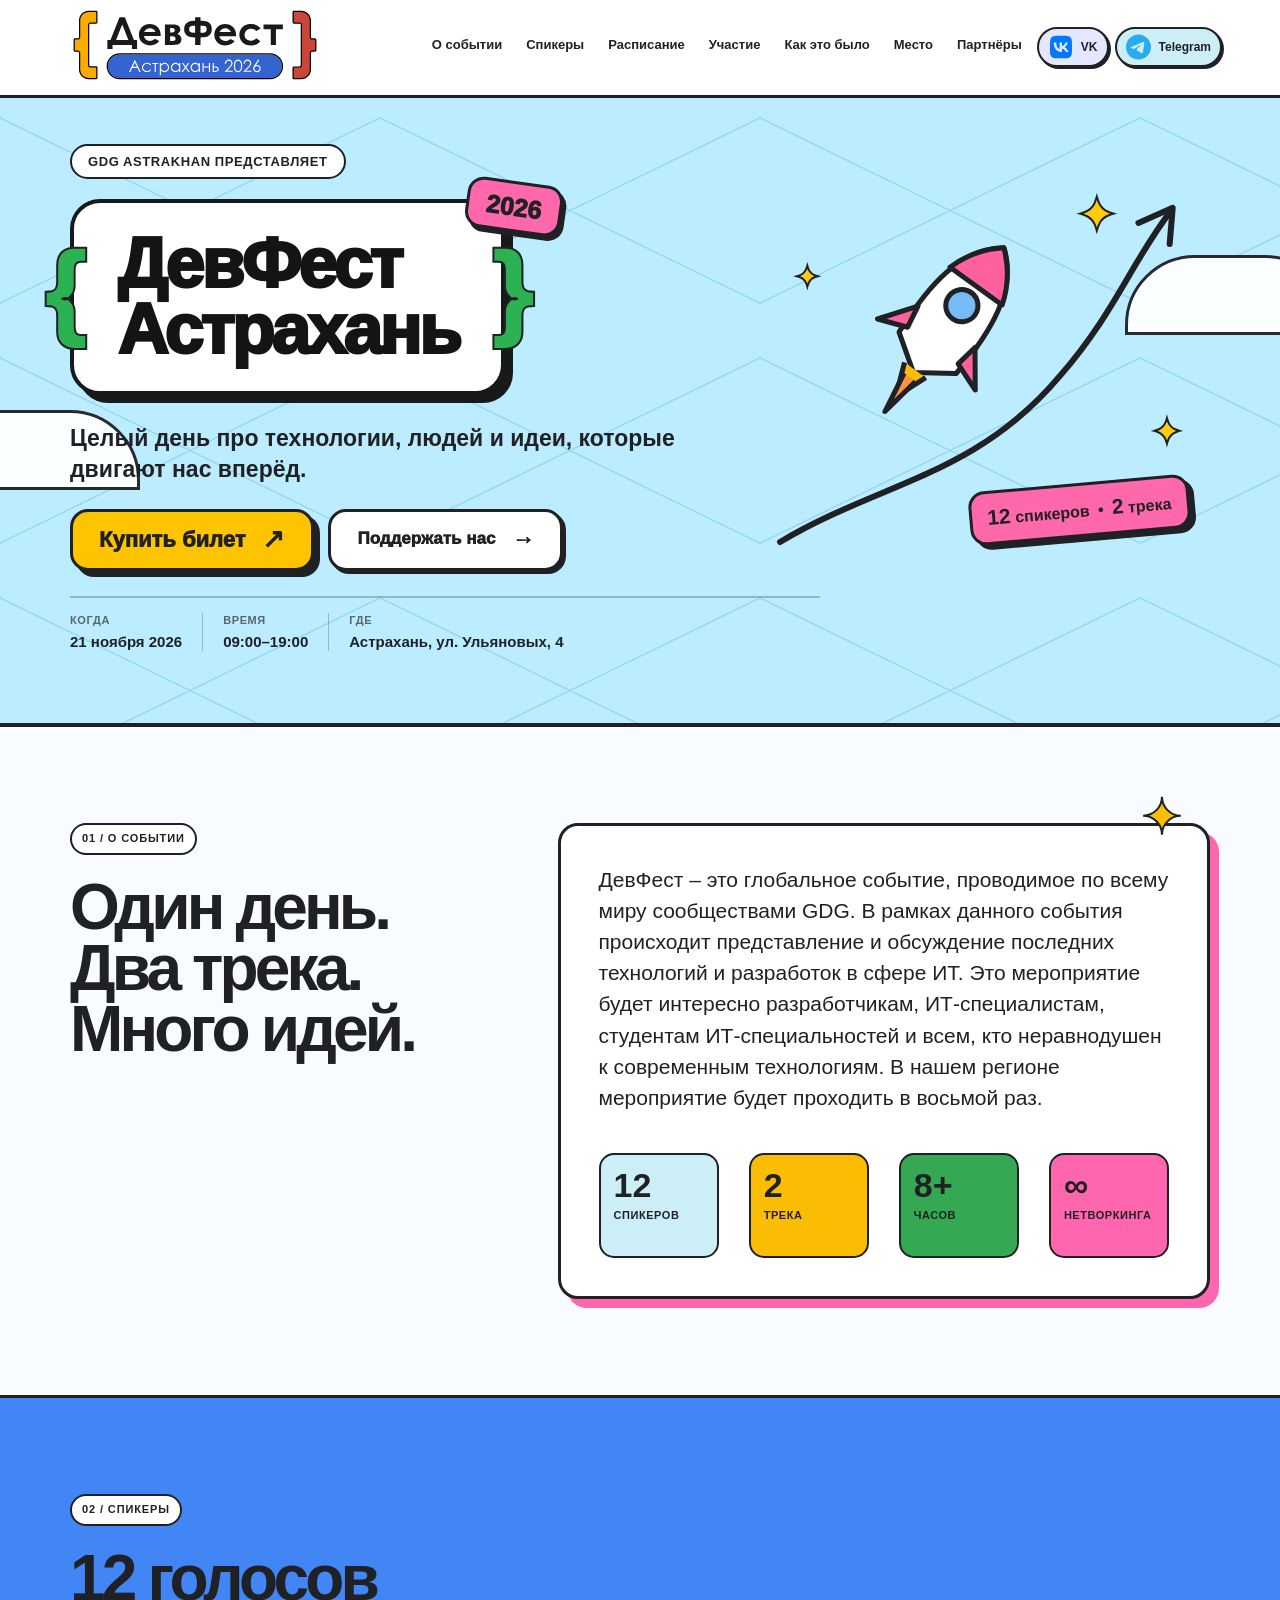
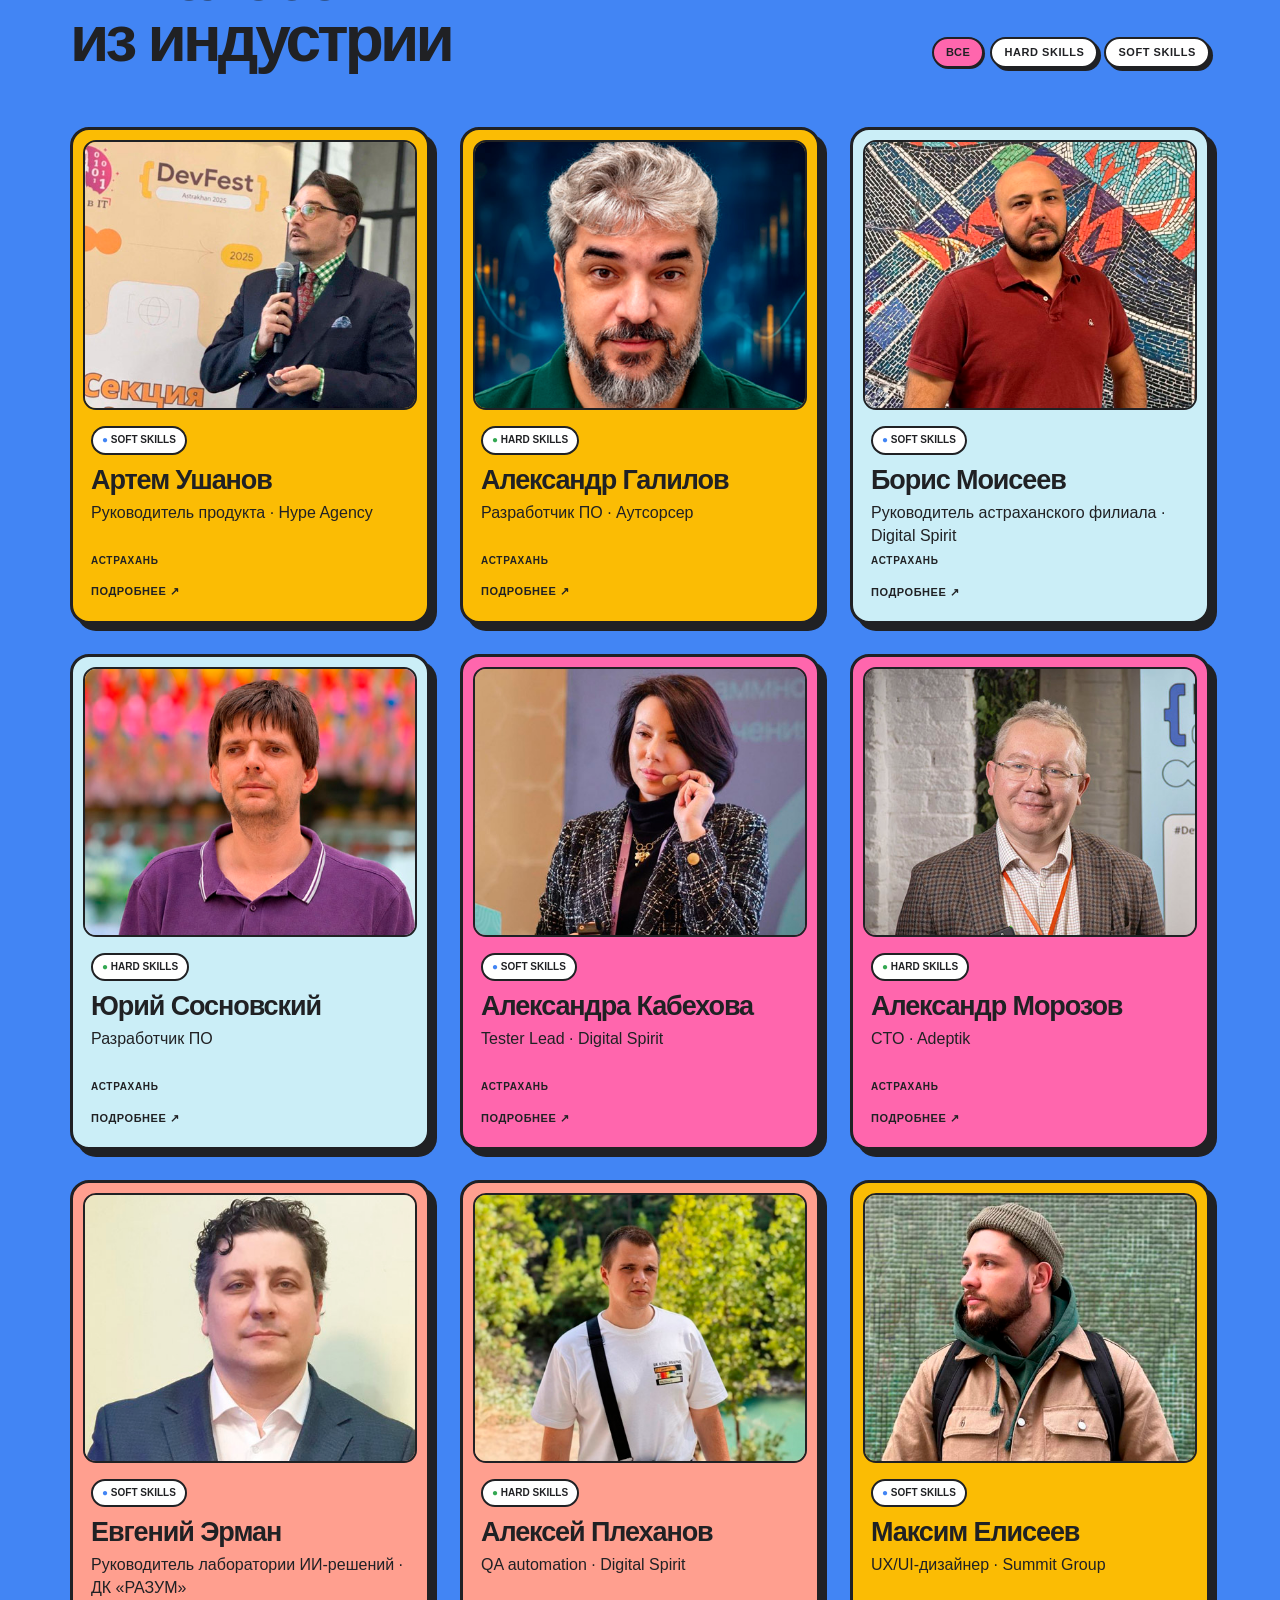
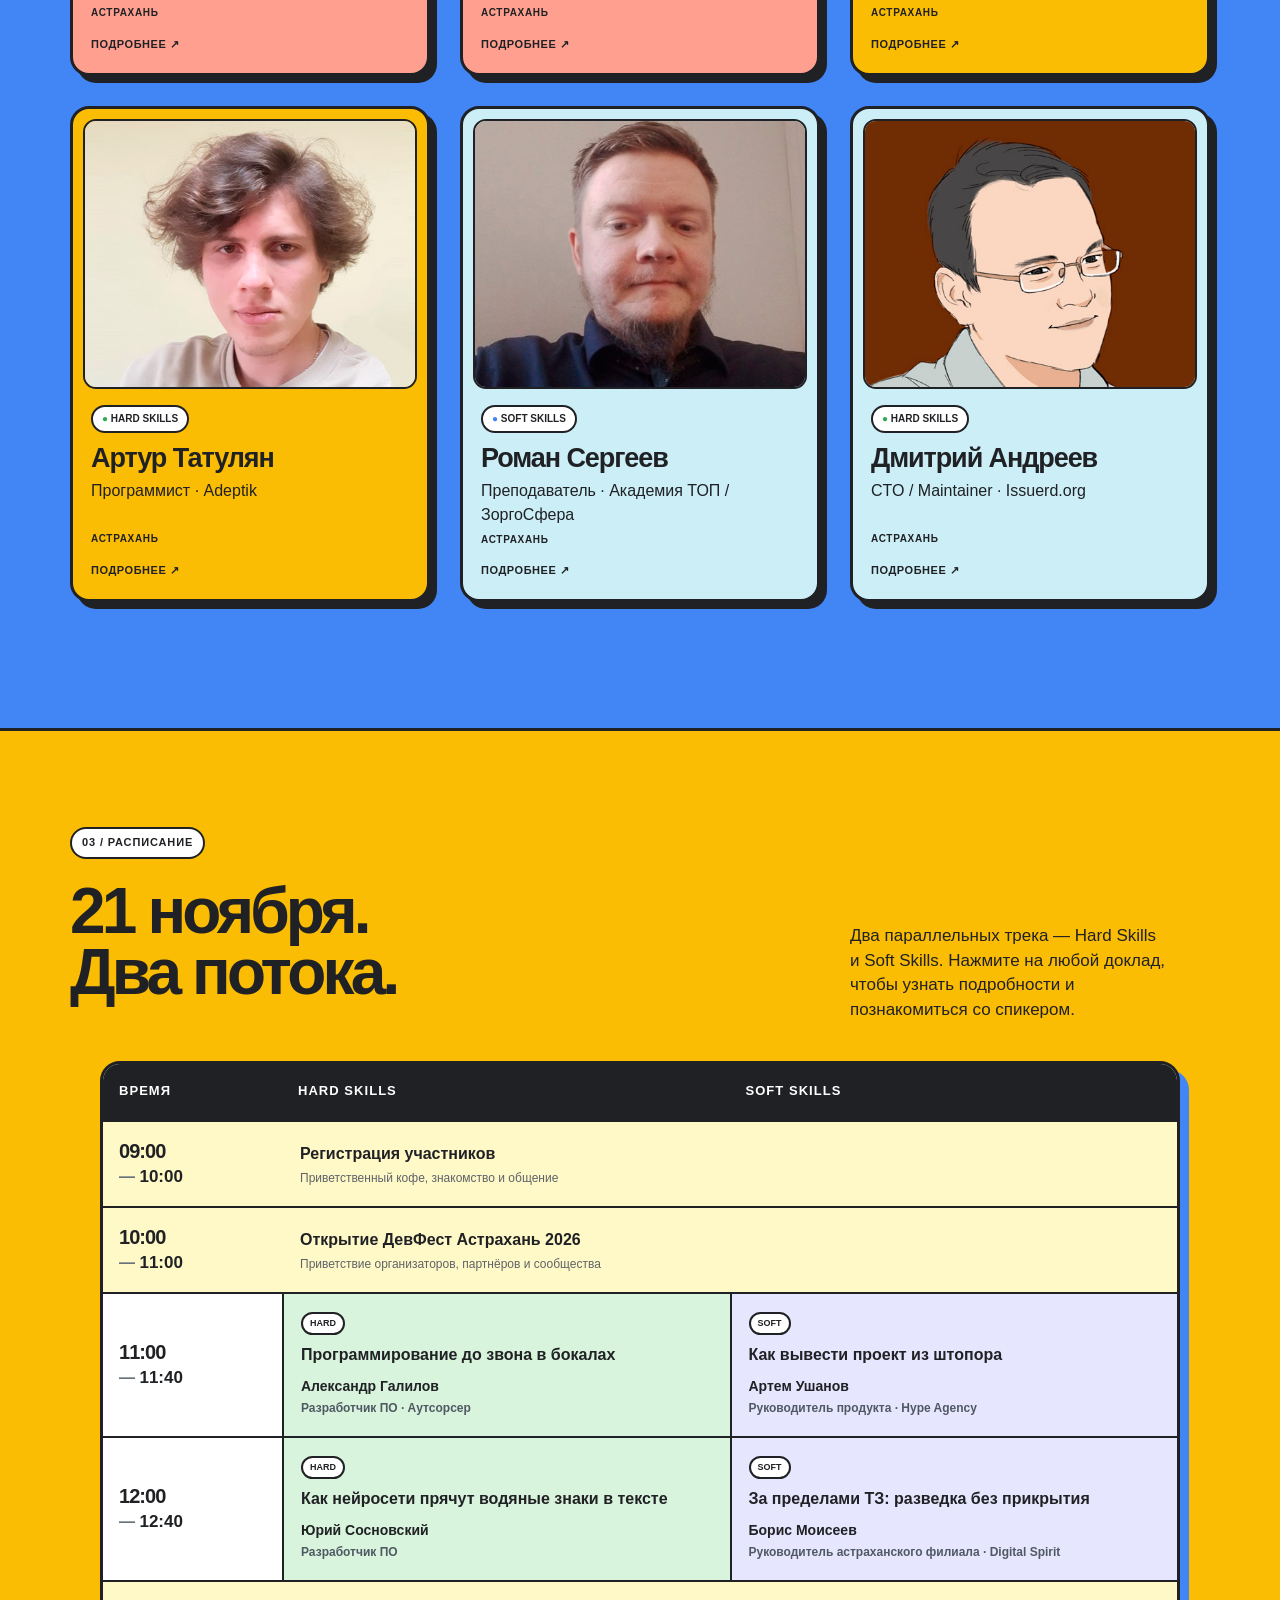
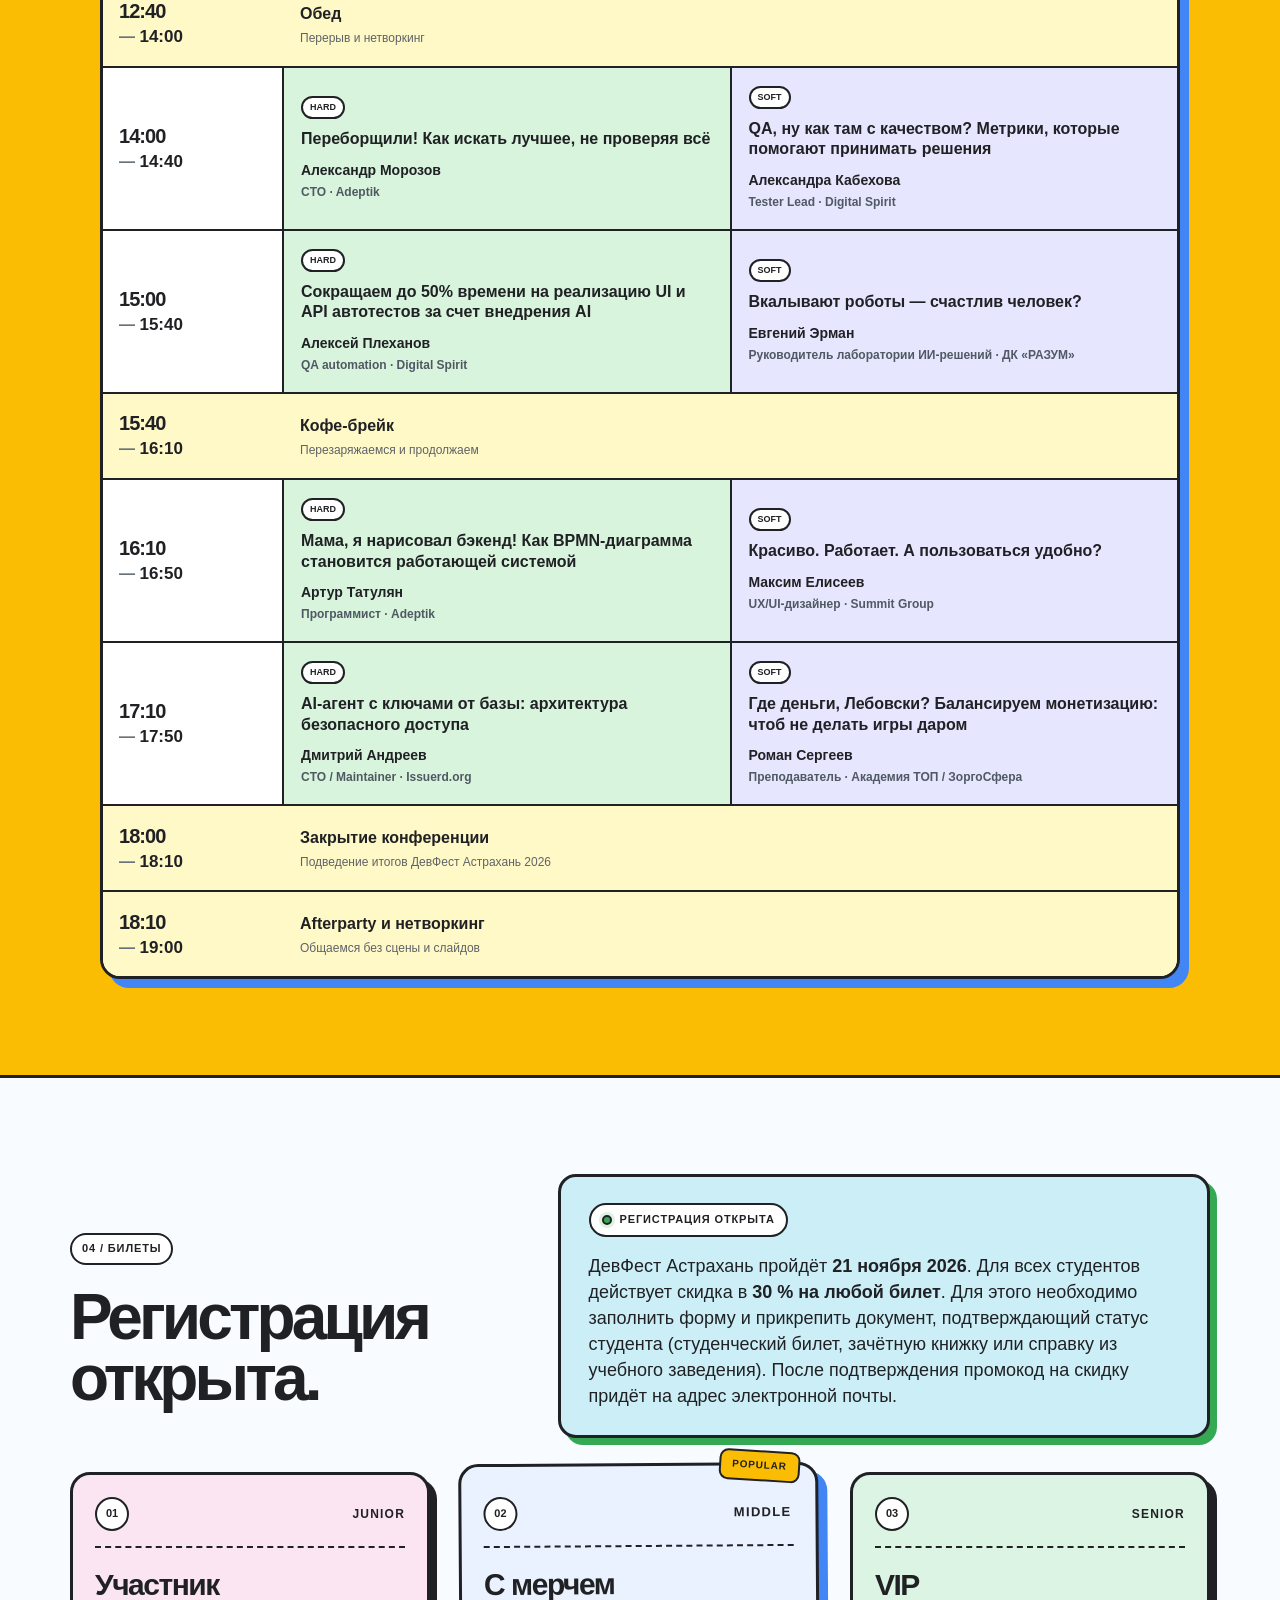
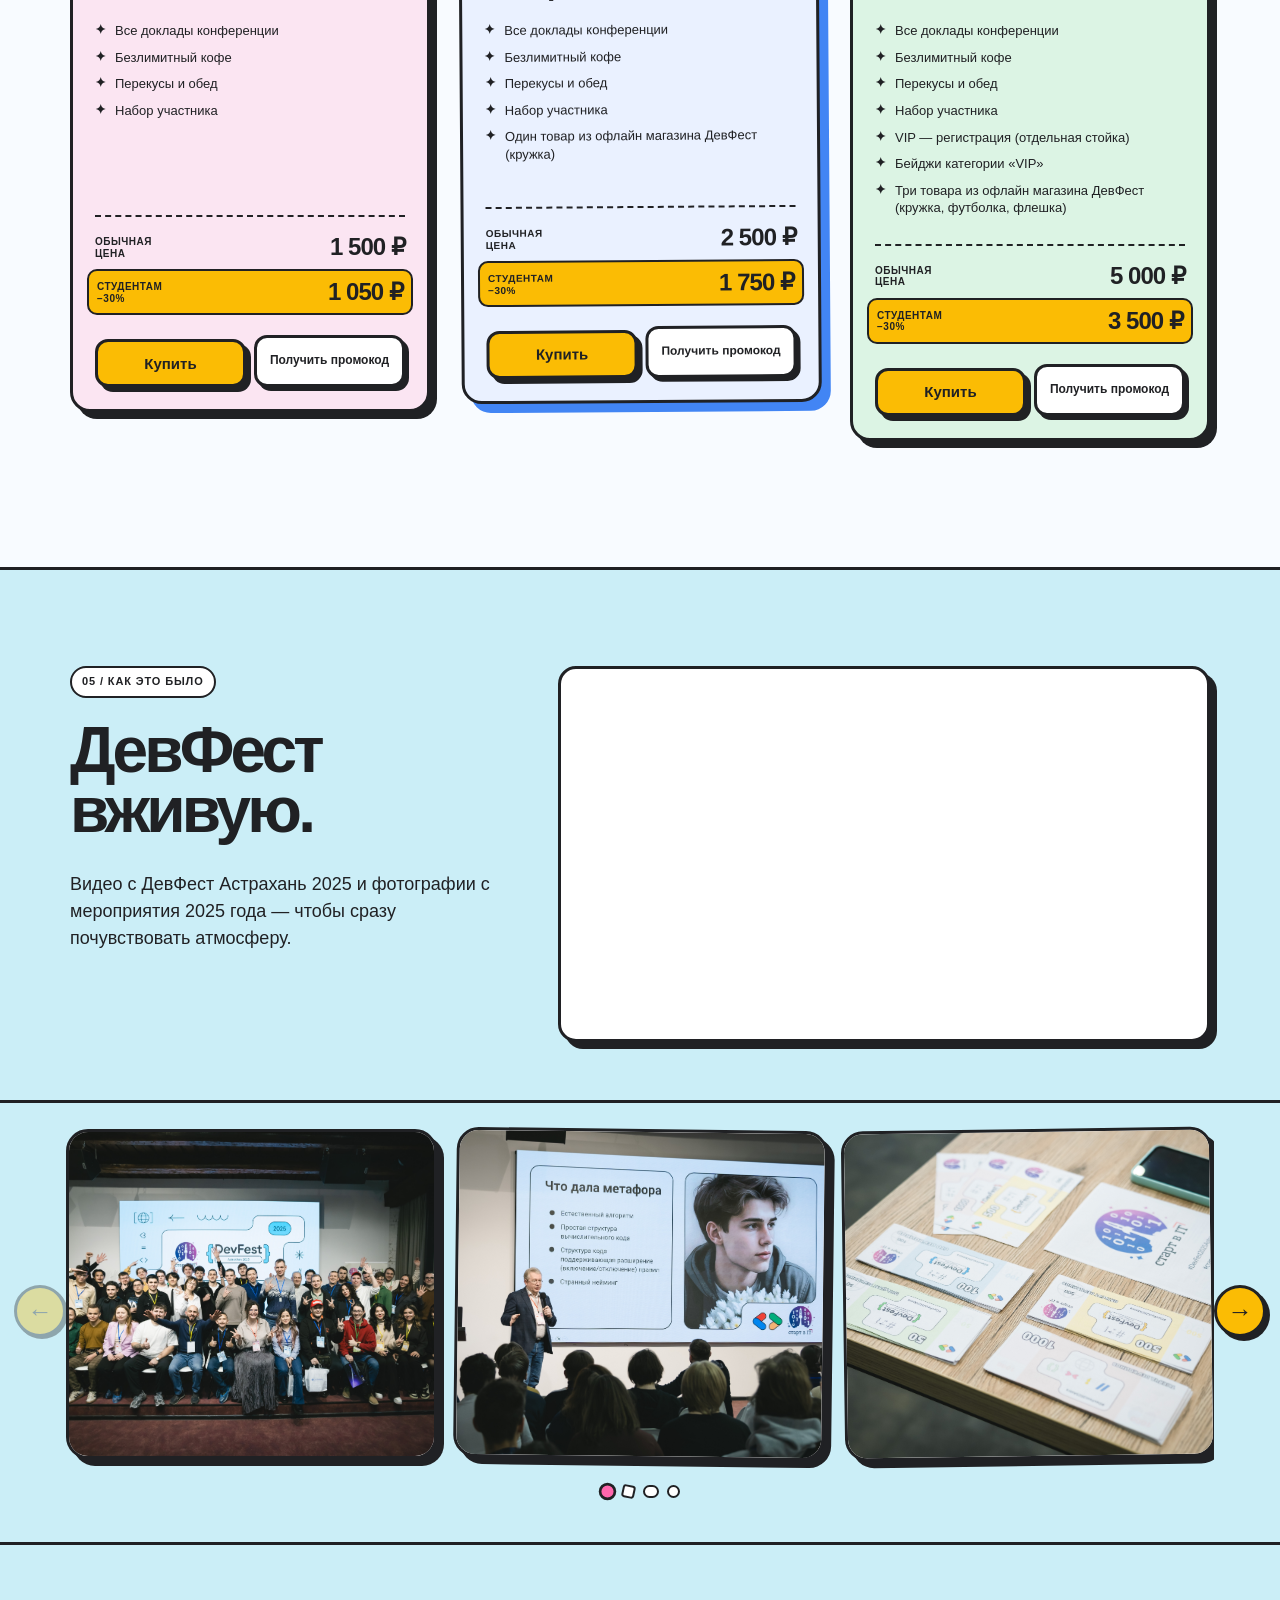
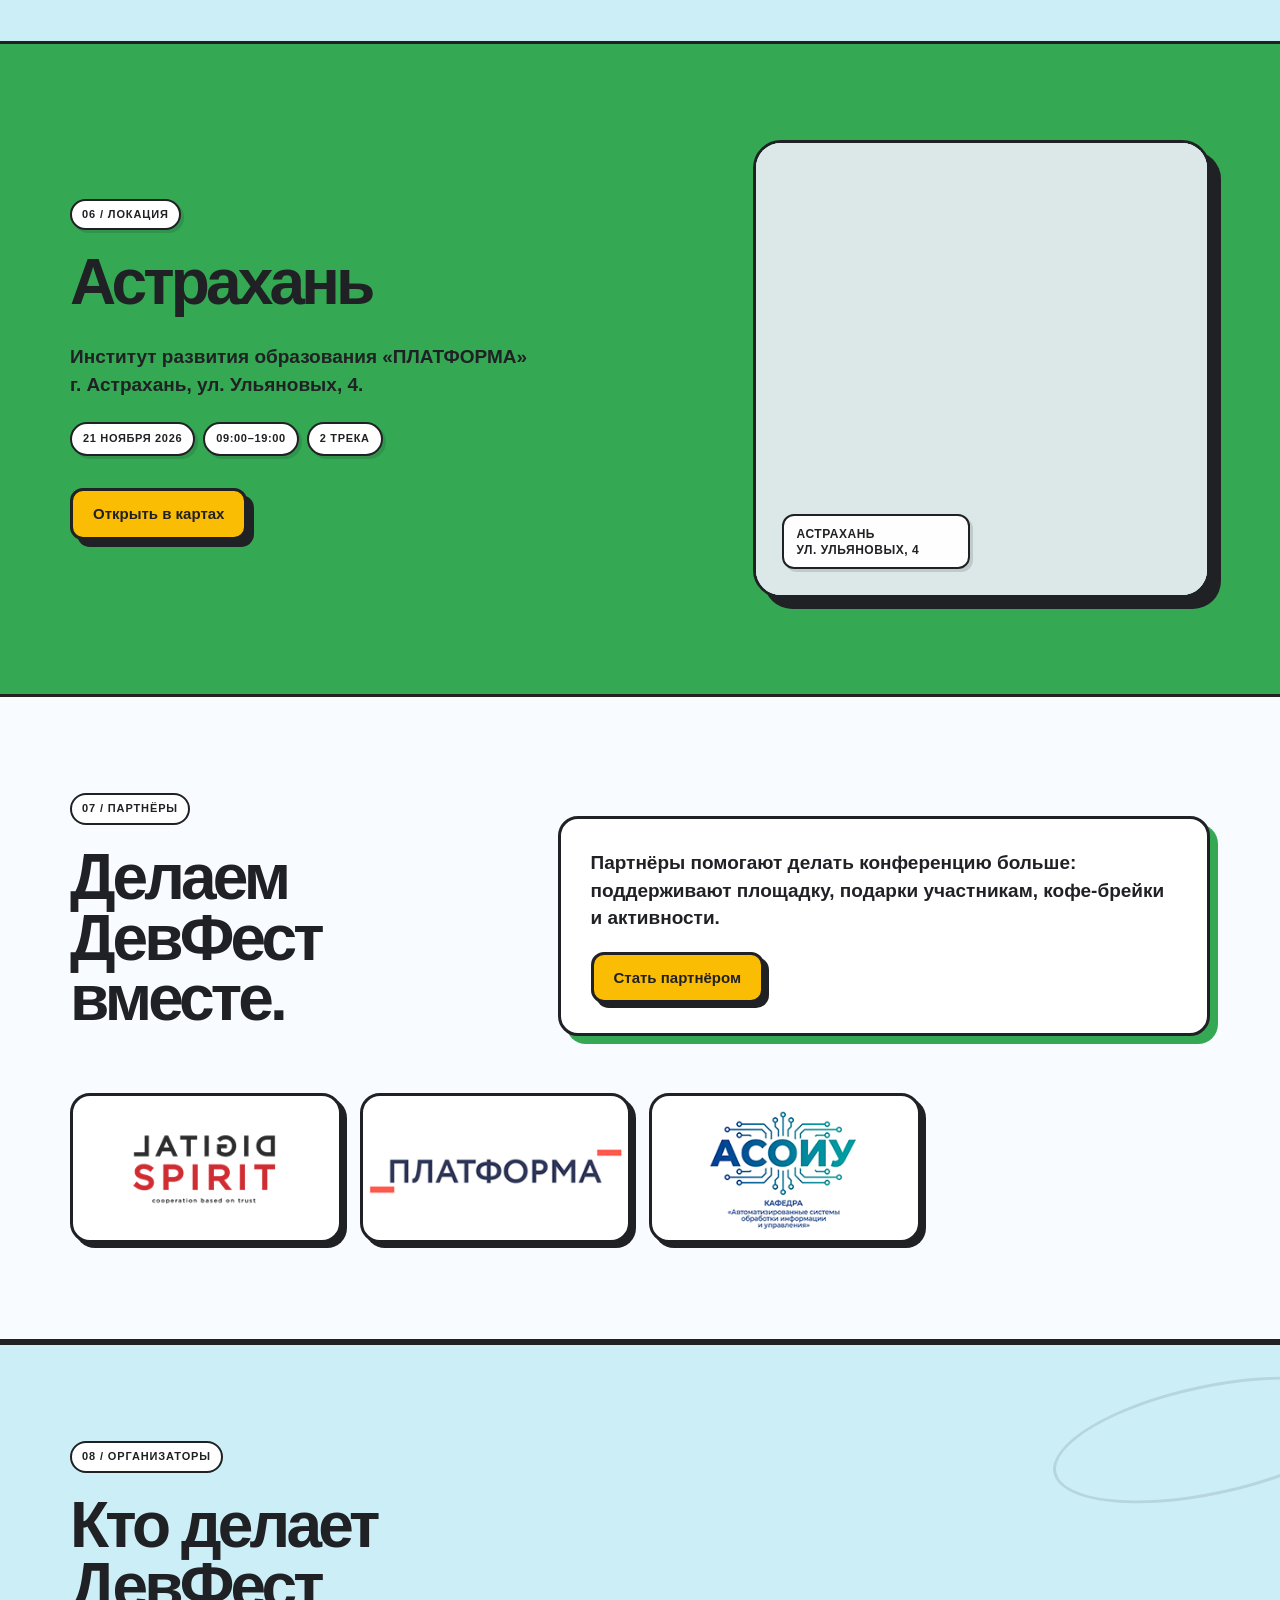
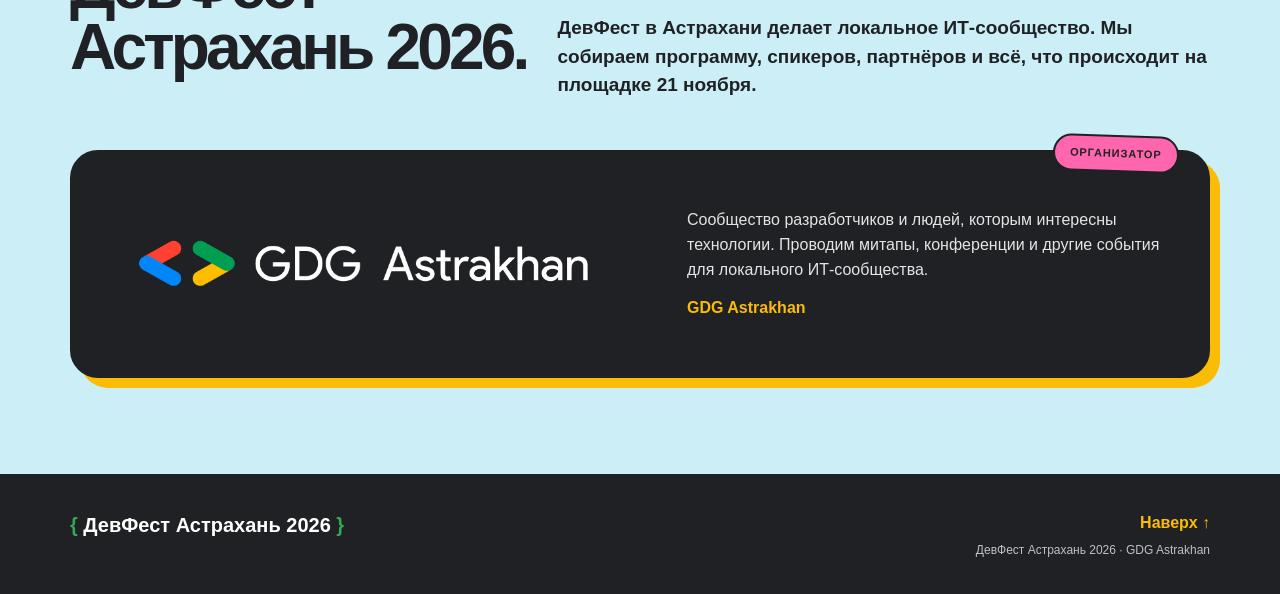
==== commit e5cde760: "Update index.html" ====
--- a/index.html
+++ b/index.html
@@ -1,574 +1,648 @@
 <!DOCTYPE html>
 
 <html lang="ru">
+
 <head>
-<meta charset="utf-8"/>
-<meta content="IE=edge" http-equiv="X-UA-Compatible"/>
-<meta content="width=device-width, initial-scale=1" name="viewport"/>
-<meta content="#cbeef7" name="theme-color"/>
-<title>ДевФест Астрахань 2026</title>
-<meta content="ДевФест Астрахань 2026 — конференция для разработчиков, IT-специалистов, студентов и всех, кому интересны современные технологии." name="description"/>
-<link href="img/icons/favicon.ico" rel="shortcut icon" sizes="32x32"/>
-<!-- Bootstrap 3.3.6 — по условию проекта -->
-<link href="https://maxcdn.bootstrapcdn.com/bootstrap/3.3.6/css/bootstrap.min.css" rel="stylesheet"/>
-<link href="https://unpkg.com/maplibre-gl@5.24.0/dist/maplibre-gl.css" rel="stylesheet"/>
-<link href="css/style.css" rel="stylesheet"/>
-<!--[if lt IE 9]>
+  <meta charset="utf-8" />
+  <meta content="IE=edge" http-equiv="X-UA-Compatible" />
+  <meta content="width=device-width, initial-scale=1" name="viewport" />
+  <meta content="#cbeef7" name="theme-color" />
+  <title>ДевФест Астрахань 2026</title>
+  <meta content="ДевФест Астрахань 2026 — конференция для разработчиков, IT-специалистов, студентов и всех, кому интересны современные технологии." name="description" />
+  <link href="img/icons/favicon.ico" rel="shortcut icon" sizes="32x32" />
+  <!-- Bootstrap 3.3.6 — по условию проекта -->
+  <link href="https://maxcdn.bootstrapcdn.com/bootstrap/3.3.6/css/bootstrap.min.css" rel="stylesheet" />
+  <link href="https://unpkg.com/maplibre-gl@5.24.0/dist/maplibre-gl.css" rel="stylesheet" />
+  <link href="css/style.css" rel="stylesheet" />
+  <!--[if lt IE 9]>
     <script src="https://oss.maxcdn.com/html5shiv/3.7.3/html5shiv.min.js"></script>
     <script src="https://oss.maxcdn.com/respond/1.4.2/respond.min.js"></script>
   <![endif]-->
 </head>
+
 <body data-offset="90" data-spy="scroll" data-target="#mainNav">
-<nav class="navbar navbar-devfest navbar-fixed-top" id="mainNav">
-<div class="container">
-<div class="navbar-header">
-<button aria-expanded="false" class="navbar-toggle collapsed" data-target="#devfestNav" data-toggle="collapse" type="button">
-<span class="sr-only">Открыть меню</span>
-<span class="icon-bar"></span>
-<span class="icon-bar"></span>
-<span class="icon-bar"></span>
-</button>
-<a aria-label="ДевФест Астрахань 2026" class="navbar-brand" href="/">
-<img alt="ДевФест Астрахань 2026" class="nav-logo" src="img/logo.svg"/>
-</a>
-</div>
-<div class="collapse navbar-collapse" id="devfestNav">
-<ul class="nav navbar-nav navbar-right">
-<li><a href="#about">О событии</a></li>
-<li><a href="#speakers">Спикеры</a></li>
-<li><a href="#schedule">Расписание</a></li>
-<li><a href="#tickets">Участие</a></li>
-<li><a href="#history">Как это было</a></li>
-<li><a href="#location">Место</a></li>
-<li><a href="#partners">Партнёры</a></li>
+  <nav class="navbar navbar-devfest navbar-fixed-top" id="mainNav">
+    <div class="container">
+      <div class="navbar-header">
+        <button aria-expanded="false" class="navbar-toggle collapsed" data-target="#devfestNav" data-toggle="collapse" type="button">
+          <span class="sr-only">Открыть меню</span>
+          <span class="icon-bar"></span>
+          <span class="icon-bar"></span>
+          <span class="icon-bar"></span>
+        </button>
+        <a aria-label="ДевФест Астрахань 2026" class="navbar-brand" href="/">
+          <img alt="ДевФест Астрахань 2026" class="nav-logo" src="img/logo.svg" />
+        </a>
+      </div>
+      <div class="collapse navbar-collapse" id="devfestNav">
+        <ul class="nav navbar-nav navbar-right">
+          <li><a href="#about">О событии</a></li>
+          <li><a href="#speakers">Спикеры</a></li>
+          <li><a href="#schedule">Расписание</a></li>
+          <li><a href="#tickets">Участие</a></li>
+          <li><a href="#history">Как это было</a></li>
+          <li><a href="#location">Место</a></li>
+          <li><a href="#partners">Партнёры</a></li>
 
-<li class="nav-channel-item"><a aria-label="ВКонтакте GDG Astrakhan" class="nav-channel nav-channel-vk" href="https://vk.ru/gdgastra" rel="noopener noreferrer" target="_blank" title="ВКонтакте GDG Astrakhan"><img class="nav-brand-logo" src="img/social/vk.svg" alt="" aria-hidden="true" width="26" height="26"/><span class="nav-channel-text">VK</span></a></li><li class="nav-channel-item"><a aria-label="Telegram GDG Astrakhan" class="nav-channel nav-channel-tg" href="https://t.me/GDGAstraNews" rel="noopener noreferrer" target="_blank" title="Telegram GDG Astrakhan"><img class="nav-brand-logo" src="img/social/telegram.svg" alt="" aria-hidden="true" width="26" height="26"/><span class="nav-channel-text">Telegram</span></a></li></ul>
-</div>
-</div>
-</nav>
-<header class="hero hero-v24" id="top">
-<div aria-hidden="true" class="hero-v24-grid"></div>
-<div aria-hidden="true" class="hero-v24-cloud hero-v24-cloud-left"></div>
-<div aria-hidden="true" class="hero-v24-cloud hero-v24-cloud-right"></div>
-<div class="container hero-v24-content">
-<div class="row">
-<div class="col-md-8 hero-v24-copy">
-<div class="hero-v24-eyebrow">GDG Astrakhan представляет</div>
-<div class="hero-v24-title-lockup">
-<div class="hero-v24-title-sign">
-<span aria-hidden="true" class="hero-v24-brace hero-v24-brace-left">{</span>
-<h1>ДевФест<br/>Астрахань</h1>
-<span aria-hidden="true" class="hero-v24-brace hero-v24-brace-right">}</span>
-</div>
-<span class="hero-v24-year">2026</span>
-</div>
-<p class="hero-v24-description">Целый день про технологии, людей и идеи, которые двигают нас вперёд.</p>
-<div class="hero-v24-actions">
-<a class="hero-v24-buy" href="#tickets">Купить билет <span aria-hidden="true">↗</span></a>
-<a class="hero-v24-help" href="https://pay.cloudtips.ru/p/c174f8c7" target="_blank">Поддержать нас <span aria-hidden="true">→</span></a>
-</div>
-<div aria-label="Дата, время и место проведения" class="hero-v24-info">
-<div><span class="hero-v24-info-label">Когда</span><strong>21 ноября 2026</strong></div>
-<div><span class="hero-v24-info-label">Время</span><strong>09:00–19:00</strong></div>
-<a href="#location"><span class="hero-v24-info-label">Где</span><strong>Астрахань, ул. Ульяновых, 4</strong></a>
-</div>
-</div>
-<div aria-hidden="true" class="col-md-4 hero-v24-graphic">
-<svg class="hero-v24-flight" viewbox="0 0 430 410" xmlns="http://www.w3.org/2000/svg">
-<path d="M11 359 C109 300 205 294 289 194 C344 131 361 79 400 29" fill="none" stroke="#202124" stroke-linecap="round" stroke-width="6"></path>
-<path d="M367 42 L401 27 L398 63" fill="none" stroke="#202124" stroke-linecap="round" stroke-linejoin="round" stroke-width="6"></path>
-<g stroke="#202124" stroke-linejoin="round" stroke-width="5" transform="translate(191 125) rotate(36)">
-<path d="M0 -72 C34 -47 39 1 35 57 L0 81 -35 57 C-39 1 -34 -47 0 -72z" fill="#ffffff"></path>
-<path d="M0 -72 C16 -59 27 -41 32 -25 L-32 -25 C-27 -41 -16 -59 0 -72z" fill="#ff609f"></path>
-<circle cx="0" cy="-1" fill="#75bcf7" r="16"></circle>
-<path d="M-35 25 L-60 59 -31 48z" fill="#ff609f"></path>
-<path d="M35 25 L60 59 31 48z" fill="#ff609f"></path>
-<path d="M-13 78 L0 111 13 78" fill="#fbbc04"></path>
-<path d="M-7 87 L0 129 7 87" fill="#ff923e"></path>
-</g>
-</svg>
-<div class="hero-v24-star hero-v24-star-one">✦</div>
-<div class="hero-v24-star hero-v24-star-two">✦</div>
-<div class="hero-v24-star hero-v24-star-three">✦</div>
-<div class="hero-v24-event-chip"><b>12</b> спикеров <span>•</span> <b>2</b> трека</div>
-</div>
-</div>
-</div>
-</header>
-<main>
-<section class="section section-light" id="about">
-<div class="container">
-<div class="row">
-<div class="col-md-5">
-<div class="section-kicker">01 / О событии</div>
-<h2 class="section-title">Один день.<br/>Два трека.<br/>Много идей.</h2>
-</div>
-<div class="col-md-7">
-<div class="about-card">
-<p class="lead-copy">ДевФест – это глобальное событие, проводимое по всему миру сообществами GDG. В рамках данного события происходит представление и обсуждение последних технологий и разработок в сфере ИТ. Это мероприятие будет интересно разработчикам, ИТ-специалистам, студентам ИТ-специальностей и всем, кто неравнодушен к современным технологиям. В нашем регионе мероприятие будет проходить в восьмой раз.</p>
-<div class="row about-stats">
-<div class="col-xs-6 col-sm-3"><div class="stat"><b>12</b><span>спикеров</span></div></div>
-<div class="col-xs-6 col-sm-3"><div class="stat"><b>2</b><span>трека</span></div></div>
-<div class="col-xs-6 col-sm-3"><div class="stat"><b>8+</b><span>часов</span></div></div>
-<div class="col-xs-6 col-sm-3"><div class="stat"><b>∞</b><span>нетворкинга</span></div></div>
-</div>
-</div>
-</div>
-</div>
-</div>
-</section>
-<section class="section section-dark speakers-section" id="speakers">
-<div class="container">
-<div class="section-head row">
-<div class="col-md-7">
-<div class="section-kicker light">02 / Спикеры</div>
-<h2 class="section-title light">12 голосов<br/>из индустрии</h2>
-</div>
-<div class="col-md-5 text-md-right">
-<div aria-label="Фильтр спикеров" class="speaker-filters btn-group" role="group">
-<button class="btn active" data-filter="all">Все</button>
-<button class="btn" data-filter="hard">Hard Skills</button>
-<button class="btn" data-filter="soft">Soft Skills</button>
-</div>
-</div>
-</div>
-<div class="row speaker-grid">
-<div class="col-sm-6 col-md-4 speaker-item" data-track="soft">
-<article aria-label="Подробнее о докладе: Артем Ушанов — Как вывести проект из штопора" class="speaker-card" data-talk-id="ushanov" data-target="#talkModal" data-toggle="modal" role="button" tabindex="0">
-<div class="speaker-photo"><img alt="Артем Ушанов" loading="lazy" src="img/speakers/ushanov.jpg"/><span aria-label="Время доклада 11:00 — 11:40" class="speaker-time-sticker"><span aria-hidden="true" class="speaker-time-clock">◷</span> 11:00 — 11:40</span></div>
-<span class="track track-soft">Soft Skills</span>
-<h3>Артем Ушанов</h3><p>Руководитель продукта · Hype Agency</p><small>Астрахань</small>
-</article>
-</div>
-<div class="col-sm-6 col-md-4 speaker-item" data-track="hard">
-<article aria-label="Подробнее о докладе: Александр Галилов — Программирование до звона в бокалах" class="speaker-card" data-talk-id="galilov" data-target="#talkModal" data-toggle="modal" role="button" tabindex="0">
-<div class="speaker-photo"><img alt="Александр Галилов" loading="lazy" src="img/speakers/galilov.jpg"/><span aria-label="Время доклада 11:00 — 11:40" class="speaker-time-sticker"><span aria-hidden="true" class="speaker-time-clock">◷</span> 11:00 — 11:40</span></div>
-<span class="track track-hard">Hard Skills</span>
-<h3>Александр Галилов</h3><p>Разработчик ПО · Аутсорсер</p><small>Астрахань</small>
-</article>
-</div>
-<div class="col-sm-6 col-md-4 speaker-item" data-track="soft">
-<article aria-label="Подробнее о докладе: Борис Моисеев — За пределами ТЗ: разведка без прикрытия" class="speaker-card accent-blue" data-talk-id="moiseev" data-target="#talkModal" data-toggle="modal" role="button" tabindex="0">
-<div class="speaker-photo"><img alt="Борис Моисеев" loading="lazy" src="img/speakers/moiseev.jpg"/><span aria-label="Время доклада 12:00 — 12:40" class="speaker-time-sticker"><span aria-hidden="true" class="speaker-time-clock">◷</span> 12:00 — 12:40</span></div>
-<span class="track track-soft">Soft Skills</span>
-<h3>Борис Моисеев</h3><p>Руководитель астраханского филиала · Digital Spirit</p><small>Астрахань</small>
-</article>
-</div>
-<div class="col-sm-6 col-md-4 speaker-item" data-track="hard">
-<article aria-label="Подробнее о докладе: Юрий Сосновский — Как нейросети прячут водяные знаки в тексте" class="speaker-card accent-blue" data-talk-id="sosnovskiy" data-target="#talkModal" data-toggle="modal" role="button" tabindex="0">
-<div class="speaker-photo"><img alt="Юрий Сосновский" loading="lazy" src="img/speakers/sosnovskiy.jpg"/><span aria-label="Время доклада 12:00 — 12:40" class="speaker-time-sticker"><span aria-hidden="true" class="speaker-time-clock">◷</span> 12:00 — 12:40</span></div>
-<span class="track track-hard">Hard Skills</span>
-<h3>Юрий Сосновский</h3><p>Разработчик ПО</p><small>Астрахань</small>
-</article>
-</div>
-<div class="col-sm-6 col-md-4 speaker-item" data-track="soft">
-<article aria-label="Подробнее о докладе: Александра Кабехова — QA, ну как там с качеством? Метрики, которые помогают принимать решения" class="speaker-card accent-cream" data-talk-id="kabehova" data-target="#talkModal" data-toggle="modal" role="button" tabindex="0">
-<div class="speaker-photo"><img alt="Александра Кабехова" loading="lazy" src="img/speakers/kabehova.jpg"/><span aria-label="Время доклада 14:00 — 14:40" class="speaker-time-sticker"><span aria-hidden="true" class="speaker-time-clock">◷</span> 14:00 — 14:40</span></div>
-<span class="track track-soft">Soft Skills</span>
-<h3>Александра Кабехова</h3><p>Tester Lead · Digital Spirit</p><small>Астрахань</small>
-</article>
-</div>
-<div class="col-sm-6 col-md-4 speaker-item" data-track="hard">
-<article aria-label="Подробнее о докладе: Александр Морозов — Переборщили! Как искать лучшее, не проверяя всё" class="speaker-card accent-cream" data-talk-id="morozov" data-target="#talkModal" data-toggle="modal" role="button" tabindex="0">
-<div class="speaker-photo"><img alt="Александр Морозов" loading="lazy" src="img/speakers/morozov.jpg"/><span aria-label="Время доклада 14:00 — 14:40" class="speaker-time-sticker"><span aria-hidden="true" class="speaker-time-clock">◷</span> 14:00 — 14:40</span></div>
-<span class="track track-hard">Hard Skills</span>
-<h3>Александр Морозов</h3><p>CTO · Adeptik</p><small>Астрахань</small>
-</article>
-</div>
-<div class="col-sm-6 col-md-4 speaker-item" data-track="soft">
-<article aria-label="Подробнее о докладе: Евгений Эрман — Вкалывают роботы — счастлив человек?" class="speaker-card accent-orange" data-talk-id="erman" data-target="#talkModal" data-toggle="modal" role="button" tabindex="0">
-<div class="speaker-photo"><img alt="Евгений Эрман" loading="lazy" src="img/speakers/erman.jpg"/><span aria-label="Время доклада 15:00 — 15:40" class="speaker-time-sticker"><span aria-hidden="true" class="speaker-time-clock">◷</span> 15:00 — 15:40</span></div>
-<span class="track track-soft">Soft Skills</span>
-<h3>Евгений Эрман</h3><p>Руководитель лаборатории ИИ-решений · ДК «РАЗУМ»</p><small>Астрахань</small>
-</article>
-</div>
-<div class="col-sm-6 col-md-4 speaker-item" data-track="hard">
-<article aria-label="Подробнее о докладе: Алексей Плеханов — Сокращаем до 50% времени на реализацию UI и API автотестов за счет внедрения AI" class="speaker-card accent-orange" data-talk-id="plehanov" data-target="#talkModal" data-toggle="modal" role="button" tabindex="0">
-<div class="speaker-photo"><img alt="Алексей Плеханов" loading="lazy" src="img/speakers/pleganov.jpg"/><span aria-label="Время доклада 15:00 — 15:40" class="speaker-time-sticker"><span aria-hidden="true" class="speaker-time-clock">◷</span> 15:00 — 15:40</span></div>
-<span class="track track-hard">Hard Skills</span>
-<h3>Алексей Плеханов</h3><p>QA automation · Digital Spirit</p><small>Астрахань</small>
-</article>
-</div>
-<div class="col-sm-6 col-md-4 speaker-item" data-track="soft">
-<article aria-label="Подробнее о докладе: Максим Елисеев — Красиво. Работает. А пользоваться удобно?" class="speaker-card" data-talk-id="eliseev" data-target="#talkModal" data-toggle="modal" role="button" tabindex="0">
-<div class="speaker-photo"><img alt="Максим Елисеев" loading="lazy" src="img/speakers/eliseev.jpg"/><span aria-label="Время доклада 16:10 — 16:50" class="speaker-time-sticker"><span aria-hidden="true" class="speaker-time-clock">◷</span> 16:10 — 16:50</span></div>
-<span class="track track-soft">Soft Skills</span>
-<h3>Максим Елисеев</h3><p>UX/UI-дизайнер · Summit Group</p><small>Астрахань</small>
-</article>
-</div>
-<div class="col-sm-6 col-md-4 speaker-item" data-track="hard">
-<article aria-label="Подробнее о докладе: Артур Татулян — Мама, я нарисовал бэкенд! Как BPMN-диаграмма становится работающей системой" class="speaker-card" data-talk-id="tatulyan" data-target="#talkModal" data-toggle="modal" role="button" tabindex="0">
-<div class="speaker-photo"><img alt="Артур Татулян" loading="lazy" src="img/speakers/tatulyan.jpg"/><span aria-label="Время доклада 16:10 — 16:50" class="speaker-time-sticker"><span aria-hidden="true" class="speaker-time-clock">◷</span> 16:10 — 16:50</span></div>
-<span class="track track-hard">Hard Skills</span>
-<h3>Артур Татулян</h3><p>Программист · Adeptik</p><small>Астрахань</small>
-</article>
-</div>
-<div class="col-sm-6 col-md-4 speaker-item" data-track="soft">
-<article aria-label="Подробнее о докладе: Роман Сергеев — Где деньги, Лебовски? Балансируем монетизацию: чтоб не делать игры даром" class="speaker-card accent-blue" data-talk-id="sergeev" data-target="#talkModal" data-toggle="modal" role="button" tabindex="0">
-<div class="speaker-photo"><img alt="Роман Сергеев" loading="lazy" src="img/speakers/sergeev.jpg"/><span aria-label="Время доклада 17:10 — 17:50" class="speaker-time-sticker"><span aria-hidden="true" class="speaker-time-clock">◷</span> 17:10 — 17:50</span></div>
-<span class="track track-soft">Soft Skills</span>
-<h3>Роман Сергеев</h3><p>Преподаватель · Академия ТОП / ЗоргоСфера</p><small>Астрахань</small>
-</article>
-</div>
-<div class="col-sm-6 col-md-4 speaker-item" data-track="hard">
-<article aria-label="Подробнее о докладе: Дмитрий Андреев — AI-агент с ключами от базы: архитектура безопасного доступа" class="speaker-card accent-blue" data-talk-id="andreev" data-target="#talkModal" data-toggle="modal" role="button" tabindex="0">
-<div class="speaker-photo"><img alt="Дмитрий Андреев" loading="lazy" src="img/speakers/andreev.jpg"/><span aria-label="Время доклада 17:10 — 17:50" class="speaker-time-sticker"><span aria-hidden="true" class="speaker-time-clock">◷</span> 17:10 — 17:50</span></div>
-<span class="track track-hard">Hard Skills</span>
-<h3>Дмитрий Андреев</h3><p>CTO / Maintainer · Issuerd.org</p><small>Астрахань</small>
-</article>
-</div>
-</div>
-</div>
-</section>
-<section class="section section-yellow" id="schedule">
-<div class="container">
-<div class="section-head row">
-<div class="col-md-8">
-<div class="section-kicker">03 / Расписание</div>
-<h2 class="section-title">21 ноября.<br/>Два потока.</h2>
-</div>
-<div class="col-md-4">
-<p class="schedule-intro">Два параллельных трека — Hard Skills и Soft Skills. Нажмите на любой доклад, чтобы узнать подробности и познакомиться со спикером.</p>
-</div>
-</div>
-<div aria-label="Программа DevFest 2026: параллельные треки Hard Skills и Soft Skills" class="schedule-board">
-<div class="schedule-head row hidden-xs">
-<div class="col-sm-2">Время</div><div class="col-sm-5">Hard Skills</div><div class="col-sm-5">Soft Skills</div>
-</div>
-<div class="schedule-row shared row">
-<div class="col-sm-2 time"><span class="schedule-time-start">09:00</span><span class="schedule-time-end">10:00</span></div>
-<div class="col-sm-10"><b>Регистрация участников</b><span>Приветственный кофе, знакомство и общение</span></div>
-</div>
-<div class="schedule-row shared row">
-<div class="col-sm-2 time"><span class="schedule-time-start">10:00</span><span class="schedule-time-end">11:00</span></div>
-<div class="col-sm-10"><b>Открытие ДевФест Астрахань 2026</b><span>Приветствие организаторов, партнёров и сообщества</span></div>
-</div>
-<div class="schedule-row row talks-row" data-end="11:40" data-start="11:00">
-<div class="col-sm-2 time"><span class="schedule-time-start">11:00</span><span class="schedule-time-end">11:40</span></div>
-<div aria-label="Hard Skills. 11:00 — 11:40. Александр Галилов. Программирование до звона в бокалах. Подробнее о докладе" class="col-sm-5 slot hard" data-talk-id="galilov" data-target="#talkModal" data-toggle="modal" role="button" tabindex="0"><div class="schedule-slot-top"><em>Hard</em></div>
-<b class="slot-title">Программирование до звона в бокалах</b><span class="slot-speaker">Александр Галилов</span><span class="slot-role"></span>
-</div>
-<div aria-label="Soft Skills. 11:00 — 11:40. Артем Ушанов. Как вывести проект из штопора. Подробнее о докладе" class="col-sm-5 slot soft" data-talk-id="ushanov" data-target="#talkModal" data-toggle="modal" role="button" tabindex="0"><div class="schedule-slot-top"><em>Soft</em></div>
-<b class="slot-title">Как вывести проект из штопора</b><span class="slot-speaker">Артем Ушанов</span><span class="slot-role"></span>
-</div>
-</div>
-<div class="schedule-row row talks-row" data-end="12:40" data-start="12:00">
-<div class="col-sm-2 time"><span class="schedule-time-start">12:00</span><span class="schedule-time-end">12:40</span></div>
-<div aria-label="Hard Skills. 12:00 — 12:40. Юрий Сосновский. Как нейросети прячут водяные знаки в тексте. Подробнее о докладе" class="col-sm-5 slot hard" data-talk-id="sosnovskiy" data-target="#talkModal" data-toggle="modal" role="button" tabindex="0"><div class="schedule-slot-top"><em>Hard</em></div>
-<b class="slot-title">Как нейросети прячут водяные знаки в тексте</b><span class="slot-speaker">Юрий Сосновский</span><span class="slot-role"></span>
-</div>
-<div aria-label="Soft Skills. 12:00 — 12:40. Борис Моисеев. За пределами ТЗ: разведка без прикрытия. Подробнее о докладе" class="col-sm-5 slot soft" data-talk-id="moiseev" data-target="#talkModal" data-toggle="modal" role="button" tabindex="0"><div class="schedule-slot-top"><em>Soft</em></div>
-<b class="slot-title">За пределами ТЗ: разведка без прикрытия</b><span class="slot-speaker">Борис Моисеев</span><span class="slot-role"></span>
-</div>
-</div>
-<div class="schedule-row shared row">
-<div class="col-sm-2 time"><span class="schedule-time-start">12:40</span><span class="schedule-time-end">14:00</span></div>
-<div class="col-sm-10"><b>Обед</b><span>Перерыв и нетворкинг</span></div>
-</div>
-<div class="schedule-row row talks-row" data-end="14:40" data-start="14:00">
-<div class="col-sm-2 time"><span class="schedule-time-start">14:00</span><span class="schedule-time-end">14:40</span></div>
-<div aria-label="Hard Skills. 14:00 — 14:40. Александр Морозов. Переборщили! Как искать лучшее, не проверяя всё. Подробнее о докладе" class="col-sm-5 slot hard" data-talk-id="morozov" data-target="#talkModal" data-toggle="modal" role="button" tabindex="0"><div class="schedule-slot-top"><em>Hard</em></div>
-<b class="slot-title">Переборщили! Как искать лучшее, не проверяя всё</b><span class="slot-speaker">Александр Морозов</span><span class="slot-role"></span>
-</div>
-<div aria-label="Soft Skills. 14:00 — 14:40. Александра Кабехова. QA, ну как там с качеством? Метрики, которые помогают принимать решения. Подробнее о докладе" class="col-sm-5 slot soft" data-talk-id="kabehova" data-target="#talkModal" data-toggle="modal" role="button" tabindex="0"><div class="schedule-slot-top"><em>Soft</em></div>
-<b class="slot-title">QA, ну как там с качеством? Метрики, которые помогают принимать решения</b><span class="slot-speaker">Александра Кабехова</span><span class="slot-role"></span>
-</div>
-</div>
-<div class="schedule-row row talks-row" data-end="15:40" data-start="15:00">
-<div class="col-sm-2 time"><span class="schedule-time-start">15:00</span><span class="schedule-time-end">15:40</span></div>
-<div aria-label="Hard Skills. 15:00 — 15:40. Алексей Плеханов. Сокращаем до 50% времени на реализацию UI и API автотестов за счет внедрения AI. Подробнее о докладе" class="col-sm-5 slot hard" data-talk-id="plehanov" data-target="#talkModal" data-toggle="modal" role="button" tabindex="0"><div class="schedule-slot-top"><em>Hard</em></div>
-<b class="slot-title">Сокращаем до 50% времени на реализацию UI и API автотестов за счет внедрения AI</b><span class="slot-speaker">Алексей Плеханов</span><span class="slot-role"></span>
-</div>
-<div aria-label="Soft Skills. 15:00 — 15:40. Евгений Эрман. Вкалывают роботы — счастлив человек?. Подробнее о докладе" class="col-sm-5 slot soft" data-talk-id="erman" data-target="#talkModal" data-toggle="modal" role="button" tabindex="0"><div class="schedule-slot-top"><em>Soft</em></div>
-<b class="slot-title">Вкалывают роботы — счастлив человек?</b><span class="slot-speaker">Евгений Эрман</span><span class="slot-role"></span>
-</div>
-</div>
-<div class="schedule-row shared row">
-<div class="col-sm-2 time"><span class="schedule-time-start">15:40</span><span class="schedule-time-end">16:10</span></div>
-<div class="col-sm-10"><b>Кофе-брейк</b><span>Перезаряжаемся и продолжаем</span></div>
-</div>
-<div class="schedule-row row talks-row" data-end="16:50" data-start="16:10">
-<div class="col-sm-2 time"><span class="schedule-time-start">16:10</span><span class="schedule-time-end">16:50</span></div>
-<div aria-label="Hard Skills. 16:10 — 16:50. Артур Татулян. Мама, я нарисовал бэкенд! Как BPMN-диаграмма становится работающей системой. Подробнее о докладе" class="col-sm-5 slot hard" data-talk-id="tatulyan" data-target="#talkModal" data-toggle="modal" role="button" tabindex="0"><div class="schedule-slot-top"><em>Hard</em></div>
-<b class="slot-title">Мама, я нарисовал бэкенд! Как BPMN-диаграмма становится работающей системой</b><span class="slot-speaker">Артур Татулян</span><span class="slot-role"></span>
-</div>
-<div aria-label="Soft Skills. 16:10 — 16:50. Максим Елисеев. Красиво. Работает. А пользоваться удобно?. Подробнее о докладе" class="col-sm-5 slot soft" data-talk-id="eliseev" data-target="#talkModal" data-toggle="modal" role="button" tabindex="0"><div class="schedule-slot-top"><em>Soft</em></div>
-<b class="slot-title">Красиво. Работает. А пользоваться удобно?</b><span class="slot-speaker">Максим Елисеев</span><span class="slot-role"></span>
-</div>
-</div>
-<div class="schedule-row row talks-row" data-end="17:50" data-start="17:10">
-<div class="col-sm-2 time"><span class="schedule-time-start">17:10</span><span class="schedule-time-end">17:50</span></div>
-<div aria-label="Hard Skills. 17:10 — 17:50. Дмитрий Андреев. AI-агент с ключами от базы: архитектура безопасного доступа. Подробнее о докладе" class="col-sm-5 slot hard" data-talk-id="andreev" data-target="#talkModal" data-toggle="modal" role="button" tabindex="0"><div class="schedule-slot-top"><em>Hard</em></div>
-<b class="slot-title">AI-агент с ключами от базы: архитектура безопасного доступа</b><span class="slot-speaker">Дмитрий Андреев</span><span class="slot-role"></span>
-</div>
-<div aria-label="Soft Skills. 17:10 — 17:50. Роман Сергеев. Где деньги, Лебовски? Балансируем монетизацию: чтоб не делать игры даром. Подробнее о докладе" class="col-sm-5 slot soft" data-talk-id="sergeev" data-target="#talkModal" data-toggle="modal" role="button" tabindex="0"><div class="schedule-slot-top"><em>Soft</em></div>
-<b class="slot-title">Где деньги, Лебовски? Балансируем монетизацию: чтоб не делать игры даром</b><span class="slot-speaker">Роман Сергеев</span><span class="slot-role"></span>
-</div>
-</div>
-<div class="schedule-row shared row">
-<div class="col-sm-2 time"><span class="schedule-time-start">18:00</span><span class="schedule-time-end">18:10</span></div>
-<div class="col-sm-10"><b>Закрытие конференции</b><span>Подведение итогов ДевФест Астрахань 2026</span></div>
-</div>
-<div class="schedule-row shared row last">
-<div class="col-sm-2 time"><span class="schedule-time-start">18:10</span><span class="schedule-time-end">19:00</span></div>
-<div class="col-sm-10"><b>Afterparty и нетворкинг</b><span>Общаемся без сцены и слайдов</span></div>
-</div>
-</div>
-</div>
-</section>
-<section class="section section-light tickets-section" id="tickets">
-<div class="container">
-<div class="row tickets-heading">
-<div class="col-md-5">
-<div class="section-kicker">04 / Билеты</div>
-<h2 class="section-title">Регистрация<br/>открыта.</h2>
-</div>
-<div class="col-md-7">
-<div class="tickets-intro">
-<span class="registration-live"><i></i> регистрация открыта</span>
-<p>ДевФест Астрахань пройдёт <strong>21 ноября 2026</strong>. Для всех студентов действует скидка в <strong>30 % на любой билет</strong>. Для этого необходимо заполнить форму и прикрепить документ, подтверждающий статус студента (студенческий билет, зачётную книжку или справку из учебного заведения). После подтверждения промокод на скидку придёт на адрес электронной почты.</p>
-</div>
-</div>
-</div>
-<div class="row ticket-grid">
-<div class="col-sm-4">
-<article class="price-ticket ticket-junior">
-<div class="ticket-topline"><span>01</span><b>Junior</b></div>
-<h3>Участник</h3>
-<ul>
-<li>Все доклады конференции</li>
-<li>Безлимитный кофе</li>
-<li>Перекусы и обед</li>
-<li>Набор участника</li>
-</ul>
-<div class="ticket-prices">
-<div><small>Обычная цена</small><strong>1 500 ₽</strong></div>
-<div class="student-price"><small>Студентам −30%</small><strong>1 050 ₽</strong></div>
-</div>
-<div class="ticket-actions">
-<button class="btn btn-devfest ticket-buy" data-preloaded-form="" onclick="showEventsNhForm('https://events.nethouse.ru/buy_tickets/176477')">Купить</button>
-<button class="btn btn-promo ticket-promo" data-target="#promoModal" data-ticket="Junior" data-toggle="modal">Получить промокод</button>
-</div>
-</article>
-</div>
-<div class="col-sm-4">
-<article class="price-ticket ticket-middle featured">
-<div class="ticket-ribbon">POPULAR</div>
-<div class="ticket-topline"><span>02</span><b>Middle</b></div>
-<h3>С мерчем</h3>
-<ul>
-<li>Все доклады конференции</li>
-<li>Безлимитный кофе</li>
-<li>Перекусы и обед</li>
-<li>Набор участника</li>
-<li>Один товар из офлайн магазина ДевФест (кружка)</li>
-</ul>
-<div class="ticket-prices">
-<div><small>Обычная цена</small><strong>2 500 ₽</strong></div>
-<div class="student-price"><small>Студентам −30%</small><strong>1 750 ₽</strong></div>
-</div>
-<div class="ticket-actions">
-<button class="btn btn-devfest ticket-buy" data-preloaded-form="" onclick="showEventsNhForm('https://events.nethouse.ru/buy_tickets/176477')">Купить</button>
-<button class="btn btn-promo ticket-promo" data-target="#promoModal" data-ticket="Middle" data-toggle="modal">Получить промокод</button>
-</div>
-</article>
-</div>
-<div class="col-sm-4">
-<article class="price-ticket ticket-senior">
-<div class="ticket-topline"><span>03</span><b>Senior</b></div>
-<h3>VIP</h3>
-<ul>
-<li>Все доклады конференции</li>
-<li>Безлимитный кофе</li>
-<li>Перекусы и обед</li>
-<li>Набор участника</li>
-<li>VIP — регистрация (отдельная стойка)</li>
-<li>Бейджи категории «VIP»</li>
-<li>Три товара из офлайн магазина ДевФест (кружка, футболка, флешка)</li>
-</ul>
-<div class="ticket-prices">
-<div><small>Обычная цена</small><strong>5 000 ₽</strong></div>
-<div class="student-price"><small>Студентам −30%</small><strong>3 500 ₽</strong></div>
-</div>
-<div class="ticket-actions">
-<button class="btn btn-devfest ticket-buy" data-preloaded-form="" onclick="showEventsNhForm('https://events.nethouse.ru/buy_tickets/176477')">Купить</button>
-<button class="btn btn-promo ticket-promo" data-target="#promoModal" data-ticket="Senior" data-toggle="modal">Получить промокод</button>
-</div>
-</article>
-</div>
-</div>
-</div></section>
-<section class="section history-section" id="history">
-<div class="container">
-<div class="row">
-<div class="col-md-5">
-<div class="section-kicker">05 / Как это было</div>
-<h2 class="section-title">ДевФест<br/>вживую.</h2>
-<p class="history-copy">Видео с ДевФест Астрахань 2025 и фотографии с мероприятия 2025 года — чтобы сразу почувствовать атмосферу.</p>
-</div>
-<div class="col-md-7">
-<div class="video-feature"><div class="embed-responsive embed-responsive-16by9"><iframe allowfullscreen="" class="embed-responsive-item" src="https://vk.ru/video_ext.php?oid=-160444032&amp;id=456239050" title="ДевФест Астрахань 2025"></iframe></div></div>
-</div>
-</div>
-<div aria-label="Фотографии ДевФест 2025" class="gallery-fullbleed">
-<button aria-label="Предыдущие фотографии" class="gallery-edge gallery-prev" type="button">←</button>
-<div class="gallery-viewport" id="photoGallery">
-<div class="gallery-strip">
-<button class="gallery-slide" data-full="img/gallery/01.jpg" type="button"><img alt="ДевФест 2025 · фото 1" src="img/gallery/01.jpg"/></button>
-<button class="gallery-slide" data-full="img/gallery/02.jpg" type="button"><img alt="ДевФест 2025 · фото 2" src="img/gallery/02.jpg"/></button>
-<button class="gallery-slide" data-full="img/gallery/03.jpg" type="button"><img alt="ДевФест 2025 · фото 3" src="img/gallery/03.jpg"/></button>
-<button class="gallery-slide" data-full="img/gallery/04.jpg" type="button"><img alt="ДевФест 2025 · фото 4" src="img/gallery/04.jpg"/></button>
-<button class="gallery-slide" data-full="img/gallery/05.jpg" type="button"><img alt="ДевФест 2025 · фото 5" src="img/gallery/05.jpg"/></button>
-<button class="gallery-slide" data-full="img/gallery/06.jpg" type="button"><img alt="ДевФест 2025 · фото 6" src="img/gallery/06.jpg"/></button>
-<button class="gallery-slide" data-full="img/gallery/07.jpg" type="button"><img alt="ДевФест 2025 · фото 7" src="img/gallery/07.jpg"/></button>
-<button class="gallery-slide" data-full="img/gallery/08.jpg" type="button"><img alt="ДевФест 2025 · фото 8" src="img/gallery/08.jpg"/></button>
-<button class="gallery-slide" data-full="img/gallery/09.jpg" type="button"><img alt="ДевФест 2025 · фото 9" src="img/gallery/09.jpg"/></button>
-<button class="gallery-slide" data-full="img/gallery/10.jpg" type="button"><img alt="ДевФест 2025 · фото 10" src="img/gallery/10.jpg"/></button>
-<button class="gallery-slide" data-full="img/gallery/11.jpg" type="button"><img alt="ДевФест 2025 · фото 11" src="img/gallery/11.jpg"/></button>
-<button class="gallery-slide" data-full="img/gallery/12.jpg" type="button"><img alt="ДевФест 2025 · фото 12" src="img/gallery/12.jpg"/></button>
-</div>
-</div>
-<button aria-label="Следующие фотографии" class="gallery-edge gallery-next" type="button">→</button>
-<div aria-label="Навигация по фотографиям" class="gallery-dots"></div>
-</div>
-</div>
-</section>
-<section class="section section-blue" id="location">
-<div class="container">
-<div class="row location-row">
-<div class="col-md-7">
-<div class="section-kicker light">06 / Локация</div>
-<h2 class="section-title light">Астрахань</h2>
-<p class="location-copy"><strong>Институт развития образования «ПЛАТФОРМА»</strong><br/>г. Астрахань, ул. Ульяновых, 4.</p>
-<div class="location-tags"><span>21 ноября 2026</span><span>09:00–19:00</span><span>2 трека</span></div>
-<a class="btn btn-devfest location-map-link" href="https://yandex.ru/maps/?ll=48.033547%2C46.354593&amp;z=17&amp;pt=48.033547%2C46.354593%2Cpm2rdm" rel="noopener" target="_blank">Открыть в картах</a>
-</div>
-<div class="col-md-5">
-<div class="map-card map-card-clean">
-<div class="map-frame-wrap">
-<div aria-label="Интерактивная карта площадки ДевФест: Астрахань, улица Ульяновых, 4" class="devfest-map" id="devfestMap" role="application"></div>
-<div aria-hidden="true" class="map-address-sticker">
-<strong>Астрахань</strong>
-<span>ул. Ульяновых, 4</span>
-</div>
-</div>
-</div>
-</div>
-</div>
-</div>
-</section>
-<section class="section partners-section" id="partners">
-<div class="container">
-<div class="row partners-top">
-<div class="col-md-5">
-<div class="section-kicker">07 / Партнёры</div>
-<h2 class="section-title">Делаем<br/>ДевФест вместе.</h2>
-</div>
-<div class="col-md-7">
-<div class="partners-copy-card">
-<p>Партнёры помогают делать конференцию больше: поддерживают площадку, подарки участникам, кофе-брейки и активности.</p>
-<a class="btn btn-devfest" href="devfest2026.pdf" rel="noopener" target="_blank">Стать партнёром</a>
-</div>
-</div>
-</div>
-<div aria-label="Партнёры ДевФест Астрахань 2026" class="partner-logo-grid">
-<!--<div class="partner-logo-slot partner-logo-image">
+          <li class="nav-channel-item">
+            <a aria-label="ВКонтакте GDG Astrakhan" class="nav-channel nav-channel-vk" href="https://vk.ru/gdgastra" rel="noopener noreferrer" target="_blank" title="ВКонтакте GDG Astrakhan"><img class="nav-brand-logo" src="img/social/vk.svg" alt="" aria-hidden="true" width="26" height="26" /><span class="nav-channel-text">VK</span></a>
+          </li>
+          <li class="nav-channel-item">
+            <a aria-label="Telegram GDG Astrakhan" class="nav-channel nav-channel-tg" href="https://t.me/GDGAstraNews" rel="noopener noreferrer" target="_blank" title="Telegram GDG Astrakhan"><img class="nav-brand-logo" src="img/social/telegram.svg" alt="" aria-hidden="true" width="26" height="26" /><span class="nav-channel-text">Telegram</span></a>
+          </li>
+        </ul>
+      </div>
+    </div>
+  </nav>
+  <header class="hero hero-v24" id="top">
+    <div aria-hidden="true" class="hero-v24-grid"></div>
+    <div aria-hidden="true" class="hero-v24-cloud hero-v24-cloud-left"></div>
+    <div aria-hidden="true" class="hero-v24-cloud hero-v24-cloud-right"></div>
+    <div class="container hero-v24-content">
+      <div class="row">
+        <div class="col-md-8 hero-v24-copy">
+          <div class="hero-v24-eyebrow">GDG Astrakhan представляет</div>
+          <div class="hero-v24-title-lockup">
+            <div class="hero-v24-title-sign">
+              <span aria-hidden="true" class="hero-v24-brace hero-v24-brace-left">{</span>
+              <h1>ДевФест<br/>Астрахань</h1>
+              <span aria-hidden="true" class="hero-v24-brace hero-v24-brace-right">}</span>
+            </div>
+            <span class="hero-v24-year">2026</span>
+          </div>
+          <p class="hero-v24-description">Целый день про технологии, людей и идеи, которые двигают нас вперёд.</p>
+          <div class="hero-v24-actions">
+            <a class="hero-v24-buy" href="#tickets">Купить билет <span aria-hidden="true">↗</span></a>
+            <a class="hero-v24-help" href="https://pay.cloudtips.ru/p/c174f8c7" target="_blank">Поддержать нас <span aria-hidden="true">→</span></a>
+          </div>
+          <div aria-label="Дата, время и место проведения" class="hero-v24-info">
+            <div><span class="hero-v24-info-label">Когда</span><strong>21 ноября 2026</strong></div>
+            <div><span class="hero-v24-info-label">Время</span><strong>09:00–19:00</strong></div>
+            <a href="#location"><span class="hero-v24-info-label">Где</span><strong>Астрахань, ул. Ульяновых, 4</strong></a>
+          </div>
+        </div>
+        <div aria-hidden="true" class="col-md-4 hero-v24-graphic">
+          <svg class="hero-v24-flight" viewbox="0 0 430 410" xmlns="http://www.w3.org/2000/svg">
+            <path d="M11 359 C109 300 205 294 289 194 C344 131 361 79 400 29" fill="none" stroke="#202124" stroke-linecap="round" stroke-width="6"></path>
+            <path d="M367 42 L401 27 L398 63" fill="none" stroke="#202124" stroke-linecap="round" stroke-linejoin="round" stroke-width="6"></path>
+            <g stroke="#202124" stroke-linejoin="round" stroke-width="5" transform="translate(191 125) rotate(36)">
+              <path d="M0 -72 C34 -47 39 1 35 57 L0 81 -35 57 C-39 1 -34 -47 0 -72z" fill="#ffffff"></path>
+              <path d="M0 -72 C16 -59 27 -41 32 -25 L-32 -25 C-27 -41 -16 -59 0 -72z" fill="#ff609f"></path>
+              <circle cx="0" cy="-1" fill="#75bcf7" r="16"></circle>
+              <path d="M-35 25 L-60 59 -31 48z" fill="#ff609f"></path>
+              <path d="M35 25 L60 59 31 48z" fill="#ff609f"></path>
+              <path d="M-13 78 L0 111 13 78" fill="#fbbc04"></path>
+              <path d="M-7 87 L0 129 7 87" fill="#ff923e"></path>
+            </g>
+          </svg>
+          <div class="hero-v24-star hero-v24-star-one">✦</div>
+          <div class="hero-v24-star hero-v24-star-two">✦</div>
+          <div class="hero-v24-star hero-v24-star-three">✦</div>
+          <div class="hero-v24-event-chip"><b>12</b> спикеров <span>•</span> <b>2</b> трека</div>
+        </div>
+      </div>
+    </div>
+  </header>
+  <main>
+    <section class="section section-light" id="about">
+      <div class="container">
+        <div class="row">
+          <div class="col-md-5">
+            <div class="section-kicker">01 / О событии</div>
+            <h2 class="section-title">Один день.<br/>Два трека.<br/>Много идей.</h2>
+          </div>
+          <div class="col-md-7">
+            <div class="about-card">
+              <p class="lead-copy">ДевФест – это глобальное событие, проводимое по всему миру сообществами GDG. В рамках данного события происходит представление и обсуждение последних технологий и разработок в сфере ИТ. Это мероприятие будет интересно разработчикам, ИТ-специалистам, студентам ИТ-специальностей и всем, кто неравнодушен к современным технологиям. В нашем регионе мероприятие будет проходить в восьмой раз.</p>
+              <div class="row about-stats">
+                <div class="col-xs-6 col-sm-3">
+                  <div class="stat"><b>12</b><span>спикеров</span></div>
+                </div>
+                <div class="col-xs-6 col-sm-3">
+                  <div class="stat"><b>2</b><span>трека</span></div>
+                </div>
+                <div class="col-xs-6 col-sm-3">
+                  <div class="stat"><b>8+</b><span>часов</span></div>
+                </div>
+                <div class="col-xs-6 col-sm-3">
+                  <div class="stat"><b>∞</b><span>нетворкинга</span></div>
+                </div>
+              </div>
+            </div>
+          </div>
+        </div>
+      </div>
+    </section>
+    <section class="section section-dark speakers-section" id="speakers">
+      <div class="container">
+        <div class="section-head row">
+          <div class="col-md-7">
+            <div class="section-kicker light">02 / Спикеры</div>
+            <h2 class="section-title light">12 голосов<br/>из индустрии</h2>
+          </div>
+          <div class="col-md-5 text-md-right">
+            <div aria-label="Фильтр спикеров" class="speaker-filters btn-group" role="group">
+              <button class="btn active" data-filter="all">Все</button>
+              <button class="btn" data-filter="hard">Hard Skills</button>
+              <button class="btn" data-filter="soft">Soft Skills</button>
+            </div>
+          </div>
+        </div>
+        <div class="row speaker-grid">
+          <div class="col-sm-6 col-md-4 speaker-item" data-track="soft">
+            <article aria-label="Подробнее о докладе: Артем Ушанов — Как вывести проект из штопора" class="speaker-card" data-talk-id="ushanov" data-target="#talkModal" data-toggle="modal" role="button" tabindex="0">
+              <div class="speaker-photo"><img alt="Артем Ушанов" loading="lazy" src="img/speakers/ushanov.jpg" />
+              </div>
+              <span class="track track-soft">Soft Skills</span>
+              <h3>Артем Ушанов</h3>
+              <p>Руководитель продукта · Hype Agency</p><small>Астрахань</small>
+            </article>
+          </div>
+          <div class="col-sm-6 col-md-4 speaker-item" data-track="hard">
+            <article aria-label="Подробнее о докладе: Александр Галилов — Программирование до звона в бокалах" class="speaker-card" data-talk-id="galilov" data-target="#talkModal" data-toggle="modal" role="button" tabindex="0">
+              <div class="speaker-photo"><img alt="Александр Галилов" loading="lazy" src="img/speakers/galilov.jpg" />
+              </div>
+              <span class="track track-hard">Hard Skills</span>
+              <h3>Александр Галилов</h3>
+              <p>Разработчик ПО · Аутсорсер</p><small>Астрахань</small>
+            </article>
+          </div>
+          <div class="col-sm-6 col-md-4 speaker-item" data-track="soft">
+            <article aria-label="Подробнее о докладе: Борис Моисеев — За пределами ТЗ: разведка без прикрытия" class="speaker-card accent-blue" data-talk-id="moiseev" data-target="#talkModal" data-toggle="modal" role="button" tabindex="0">
+              <div class="speaker-photo"><img alt="Борис Моисеев" loading="lazy" src="img/speakers/moiseev.jpg" />
+              </div>
+              <span class="track track-soft">Soft Skills</span>
+              <h3>Борис Моисеев</h3>
+              <p>Руководитель астраханского филиала · Digital Spirit</p><small>Астрахань</small>
+            </article>
+          </div>
+          <div class="col-sm-6 col-md-4 speaker-item" data-track="hard">
+            <article aria-label="Подробнее о докладе: Юрий Сосновский — Как нейросети прячут водяные знаки в тексте" class="speaker-card accent-blue" data-talk-id="sosnovskiy" data-target="#talkModal" data-toggle="modal" role="button" tabindex="0">
+              <div class="speaker-photo"><img alt="Юрий Сосновский" loading="lazy" src="img/speakers/sosnovskiy.jpg" />
+              </div>
+              <span class="track track-hard">Hard Skills</span>
+              <h3>Юрий Сосновский</h3>
+              <p>Разработчик ПО</p><small>Астрахань</small>
+            </article>
+          </div>
+          <div class="col-sm-6 col-md-4 speaker-item" data-track="soft">
+            <article aria-label="Подробнее о докладе: Александра Кабехова — QA, ну как там с качеством? Метрики, которые помогают принимать решения" class="speaker-card accent-cream" data-talk-id="kabehova" data-target="#talkModal" data-toggle="modal" role="button" tabindex="0">
+              <div class="speaker-photo"><img alt="Александра Кабехова" loading="lazy" src="img/speakers/kabehova.jpg" />
+              </div>
+              <span class="track track-soft">Soft Skills</span>
+              <h3>Александра Кабехова</h3>
+              <p>Tester Lead · Digital Spirit</p><small>Астрахань</small>
+            </article>
+          </div>
+          <div class="col-sm-6 col-md-4 speaker-item" data-track="hard">
+            <article aria-label="Подробнее о докладе: Александр Морозов — Переборщили! Как искать лучшее, не проверяя всё" class="speaker-card accent-cream" data-talk-id="morozov" data-target="#talkModal" data-toggle="modal" role="button" tabindex="0">
+              <div class="speaker-photo"><img alt="Александр Морозов" loading="lazy" src="img/speakers/morozov.jpg" />
+              </div>
+              <span class="track track-hard">Hard Skills</span>
+              <h3>Александр Морозов</h3>
+              <p>CTO · Adeptik</p><small>Астрахань</small>
+            </article>
+          </div>
+          <div class="col-sm-6 col-md-4 speaker-item" data-track="soft">
+            <article aria-label="Подробнее о докладе: Евгений Эрман — Вкалывают роботы — счастлив человек?" class="speaker-card accent-orange" data-talk-id="erman" data-target="#talkModal" data-toggle="modal" role="button" tabindex="0">
+              <div class="speaker-photo"><img alt="Евгений Эрман" loading="lazy" src="img/speakers/erman.jpg" />
+              </div>
+              <span class="track track-soft">Soft Skills</span>
+              <h3>Евгений Эрман</h3>
+              <p>Руководитель лаборатории ИИ-решений · ДК «РАЗУМ»</p><small>Астрахань</small>
+            </article>
+          </div>
+          <div class="col-sm-6 col-md-4 speaker-item" data-track="hard">
+            <article aria-label="Подробнее о докладе: Алексей Плеханов — Сокращаем до 50% времени на реализацию UI и API автотестов за счет внедрения AI" class="speaker-card accent-orange" data-talk-id="plehanov" data-target="#talkModal" data-toggle="modal" role="button" tabindex="0">
+              <div class="speaker-photo"><img alt="Алексей Плеханов" loading="lazy" src="img/speakers/pleganov.jpg" />
+              </div>
+              <span class="track track-hard">Hard Skills</span>
+              <h3>Алексей Плеханов</h3>
+              <p>QA automation · Digital Spirit</p><small>Астрахань</small>
+            </article>
+          </div>
+          <div class="col-sm-6 col-md-4 speaker-item" data-track="soft">
+            <article aria-label="Подробнее о докладе: Максим Елисеев — Красиво. Работает. А пользоваться удобно?" class="speaker-card" data-talk-id="eliseev" data-target="#talkModal" data-toggle="modal" role="button" tabindex="0">
+              <div class="speaker-photo"><img alt="Максим Елисеев" loading="lazy" src="img/speakers/eliseev.jpg" />
+              </div>
+              <span class="track track-soft">Soft Skills</span>
+              <h3>Максим Елисеев</h3>
+              <p>UX/UI-дизайнер · Summit Group</p><small>Астрахань</small>
+            </article>
+          </div>
+          <div class="col-sm-6 col-md-4 speaker-item" data-track="hard">
+            <article aria-label="Подробнее о докладе: Артур Татулян — Мама, я нарисовал бэкенд! Как BPMN-диаграмма становится работающей системой" class="speaker-card" data-talk-id="tatulyan" data-target="#talkModal" data-toggle="modal" role="button" tabindex="0">
+              <div class="speaker-photo"><img alt="Артур Татулян" loading="lazy" src="img/speakers/tatulyan.jpg" />
+              </div>
+              <span class="track track-hard">Hard Skills</span>
+              <h3>Артур Татулян</h3>
+              <p>Программист · Adeptik</p><small>Астрахань</small>
+            </article>
+          </div>
+          <div class="col-sm-6 col-md-4 speaker-item" data-track="soft">
+            <article aria-label="Подробнее о докладе: Роман Сергеев — Где деньги, Лебовски? Балансируем монетизацию: чтоб не делать игры даром" class="speaker-card accent-blue" data-talk-id="sergeev" data-target="#talkModal" data-toggle="modal" role="button" tabindex="0">
+              <div class="speaker-photo"><img alt="Роман Сергеев" loading="lazy" src="img/speakers/sergeev.jpg" />
+              </div>
+              <span class="track track-soft">Soft Skills</span>
+              <h3>Роман Сергеев</h3>
+              <p>Преподаватель · Академия ТОП / ЗоргоСфера</p><small>Астрахань</small>
+            </article>
+          </div>
+          <div class="col-sm-6 col-md-4 speaker-item" data-track="hard">
+            <article aria-label="Подробнее о докладе: Дмитрий Андреев — AI-агент с ключами от базы: архитектура безопасного доступа" class="speaker-card accent-blue" data-talk-id="andreev" data-target="#talkModal" data-toggle="modal" role="button" tabindex="0">
+              <div class="speaker-photo"><img alt="Дмитрий Андреев" loading="lazy" src="img/speakers/andreev.jpg" />
+              </div>
+              <span class="track track-hard">Hard Skills</span>
+              <h3>Дмитрий Андреев</h3>
+              <p>CTO / Maintainer · Issuerd.org</p><small>Астрахань</small>
+            </article>
+          </div>
+        </div>
+      </div>
+    </section>
+    <section class="section section-yellow" id="schedule">
+      <div class="container">
+        <div class="section-head row">
+          <div class="col-md-8">
+            <div class="section-kicker">03 / Расписание</div>
+            <h2 class="section-title">21 ноября.<br/>Два потока.</h2>
+          </div>
+          <div class="col-md-4">
+            <p class="schedule-intro">Два параллельных трека — Hard Skills и Soft Skills. Нажмите на любой доклад, чтобы узнать подробности и познакомиться со спикером.</p>
+          </div>
+        </div>
+        <div aria-label="Программа DevFest 2026: параллельные треки Hard Skills и Soft Skills" class="schedule-board">
+          <div class="schedule-head row hidden-xs">
+            <div class="col-sm-2">Время</div>
+            <div class="col-sm-5">Hard Skills</div>
+            <div class="col-sm-5">Soft Skills</div>
+          </div>
+          <div class="schedule-row shared row">
+            <div class="col-sm-2 time"><span class="schedule-time-start">09:00</span><span class="schedule-time-end">10:00</span></div>
+            <div class="col-sm-10"><b>Регистрация участников</b><span>Приветственный кофе, знакомство и общение</span></div>
+          </div>
+          <div class="schedule-row shared row">
+            <div class="col-sm-2 time"><span class="schedule-time-start">10:00</span><span class="schedule-time-end">11:00</span></div>
+            <div class="col-sm-10"><b>Открытие ДевФест Астрахань 2026</b><span>Приветствие организаторов, партнёров и сообщества</span></div>
+          </div>
+          <div class="schedule-row row talks-row" data-end="11:40" data-start="11:00">
+            <div class="col-sm-2 time"><span class="schedule-time-start">11:00</span><span class="schedule-time-end">11:40</span></div>
+            <div aria-label="Hard Skills. 11:00 — 11:40. Александр Галилов. Программирование до звона в бокалах. Подробнее о докладе" class="col-sm-5 slot hard" data-talk-id="galilov" data-target="#talkModal" data-toggle="modal" role="button" tabindex="0">
+              <div class="schedule-slot-top"><em>Hard</em></div>
+              <b class="slot-title">Программирование до звона в бокалах</b><span class="slot-speaker">Александр Галилов</span><span class="slot-role"></span>
+            </div>
+            <div aria-label="Soft Skills. 11:00 — 11:40. Артем Ушанов. Как вывести проект из штопора. Подробнее о докладе" class="col-sm-5 slot soft" data-talk-id="ushanov" data-target="#talkModal" data-toggle="modal" role="button" tabindex="0">
+              <div class="schedule-slot-top"><em>Soft</em></div>
+              <b class="slot-title">Как вывести проект из штопора</b><span class="slot-speaker">Артем Ушанов</span><span class="slot-role"></span>
+            </div>
+          </div>
+          <div class="schedule-row row talks-row" data-end="12:40" data-start="12:00">
+            <div class="col-sm-2 time"><span class="schedule-time-start">12:00</span><span class="schedule-time-end">12:40</span></div>
+            <div aria-label="Hard Skills. 12:00 — 12:40. Юрий Сосновский. Как нейросети прячут водяные знаки в тексте. Подробнее о докладе" class="col-sm-5 slot hard" data-talk-id="sosnovskiy" data-target="#talkModal" data-toggle="modal" role="button" tabindex="0">
+              <div class="schedule-slot-top"><em>Hard</em></div>
+              <b class="slot-title">Как нейросети прячут водяные знаки в тексте</b><span class="slot-speaker">Юрий Сосновский</span><span class="slot-role"></span>
+            </div>
+            <div aria-label="Soft Skills. 12:00 — 12:40. Борис Моисеев. За пределами ТЗ: разведка без прикрытия. Подробнее о докладе" class="col-sm-5 slot soft" data-talk-id="moiseev" data-target="#talkModal" data-toggle="modal" role="button" tabindex="0">
+              <div class="schedule-slot-top"><em>Soft</em></div>
+              <b class="slot-title">За пределами ТЗ: разведка без прикрытия</b><span class="slot-speaker">Борис Моисеев</span><span class="slot-role"></span>
+            </div>
+          </div>
+          <div class="schedule-row shared row">
+            <div class="col-sm-2 time"><span class="schedule-time-start">12:40</span><span class="schedule-time-end">14:00</span></div>
+            <div class="col-sm-10"><b>Обед</b><span>Перерыв и нетворкинг</span></div>
+          </div>
+          <div class="schedule-row row talks-row" data-end="14:40" data-start="14:00">
+            <div class="col-sm-2 time"><span class="schedule-time-start">14:00</span><span class="schedule-time-end">14:40</span></div>
+            <div aria-label="Hard Skills. 14:00 — 14:40. Александр Морозов. Переборщили! Как искать лучшее, не проверяя всё. Подробнее о докладе" class="col-sm-5 slot hard" data-talk-id="morozov" data-target="#talkModal" data-toggle="modal" role="button" tabindex="0">
+              <div class="schedule-slot-top"><em>Hard</em></div>
+              <b class="slot-title">Переборщили! Как искать лучшее, не проверяя всё</b><span class="slot-speaker">Александр Морозов</span><span class="slot-role"></span>
+            </div>
+            <div aria-label="Soft Skills. 14:00 — 14:40. Александра Кабехова. QA, ну как там с качеством? Метрики, которые помогают принимать решения. Подробнее о докладе" class="col-sm-5 slot soft" data-talk-id="kabehova" data-target="#talkModal" data-toggle="modal" role="button" tabindex="0">
+              <div class="schedule-slot-top"><em>Soft</em></div>
+              <b class="slot-title">QA, ну как там с качеством? Метрики, которые помогают принимать решения</b><span class="slot-speaker">Александра Кабехова</span><span class="slot-role"></span>
+            </div>
+          </div>
+          <div class="schedule-row row talks-row" data-end="15:40" data-start="15:00">
+            <div class="col-sm-2 time"><span class="schedule-time-start">15:00</span><span class="schedule-time-end">15:40</span></div>
+            <div aria-label="Hard Skills. 15:00 — 15:40. Алексей Плеханов. Сокращаем до 50% времени на реализацию UI и API автотестов за счет внедрения AI. Подробнее о докладе" class="col-sm-5 slot hard" data-talk-id="plehanov" data-target="#talkModal" data-toggle="modal" role="button" tabindex="0">
+              <div class="schedule-slot-top"><em>Hard</em></div>
+              <b class="slot-title">Сокращаем до 50% времени на реализацию UI и API автотестов за счет внедрения AI</b><span class="slot-speaker">Алексей Плеханов</span><span class="slot-role"></span>
+            </div>
+            <div aria-label="Soft Skills. 15:00 — 15:40. Евгений Эрман. Вкалывают роботы — счастлив человек?. Подробнее о докладе" class="col-sm-5 slot soft" data-talk-id="erman" data-target="#talkModal" data-toggle="modal" role="button" tabindex="0">
+              <div class="schedule-slot-top"><em>Soft</em></div>
+              <b class="slot-title">Вкалывают роботы — счастлив человек?</b><span class="slot-speaker">Евгений Эрман</span><span class="slot-role"></span>
+            </div>
+          </div>
+          <div class="schedule-row shared row">
+            <div class="col-sm-2 time"><span class="schedule-time-start">15:40</span><span class="schedule-time-end">16:10</span></div>
+            <div class="col-sm-10"><b>Кофе-брейк</b><span>Перезаряжаемся и продолжаем</span></div>
+          </div>
+          <div class="schedule-row row talks-row" data-end="16:50" data-start="16:10">
+            <div class="col-sm-2 time"><span class="schedule-time-start">16:10</span><span class="schedule-time-end">16:50</span></div>
+            <div aria-label="Hard Skills. 16:10 — 16:50. Артур Татулян. Мама, я нарисовал бэкенд! Как BPMN-диаграмма становится работающей системой. Подробнее о докладе" class="col-sm-5 slot hard" data-talk-id="tatulyan" data-target="#talkModal" data-toggle="modal" role="button" tabindex="0">
+              <div class="schedule-slot-top"><em>Hard</em></div>
+              <b class="slot-title">Мама, я нарисовал бэкенд! Как BPMN-диаграмма становится работающей системой</b><span class="slot-speaker">Артур Татулян</span><span class="slot-role"></span>
+            </div>
+            <div aria-label="Soft Skills. 16:10 — 16:50. Максим Елисеев. Красиво. Работает. А пользоваться удобно?. Подробнее о докладе" class="col-sm-5 slot soft" data-talk-id="eliseev" data-target="#talkModal" data-toggle="modal" role="button" tabindex="0">
+              <div class="schedule-slot-top"><em>Soft</em></div>
+              <b class="slot-title">Красиво. Работает. А пользоваться удобно?</b><span class="slot-speaker">Максим Елисеев</span><span class="slot-role"></span>
+            </div>
+          </div>
+          <div class="schedule-row row talks-row" data-end="17:50" data-start="17:10">
+            <div class="col-sm-2 time"><span class="schedule-time-start">17:10</span><span class="schedule-time-end">17:50</span></div>
+            <div aria-label="Hard Skills. 17:10 — 17:50. Дмитрий Андреев. AI-агент с ключами от базы: архитектура безопасного доступа. Подробнее о докладе" class="col-sm-5 slot hard" data-talk-id="andreev" data-target="#talkModal" data-toggle="modal" role="button" tabindex="0">
+              <div class="schedule-slot-top"><em>Hard</em></div>
+              <b class="slot-title">AI-агент с ключами от базы: архитектура безопасного доступа</b><span class="slot-speaker">Дмитрий Андреев</span><span class="slot-role"></span>
+            </div>
+            <div aria-label="Soft Skills. 17:10 — 17:50. Роман Сергеев. Где деньги, Лебовски? Балансируем монетизацию: чтоб не делать игры даром. Подробнее о докладе" class="col-sm-5 slot soft" data-talk-id="sergeev" data-target="#talkModal" data-toggle="modal" role="button" tabindex="0">
+              <div class="schedule-slot-top"><em>Soft</em></div>
+              <b class="slot-title">Где деньги, Лебовски? Балансируем монетизацию: чтоб не делать игры даром</b><span class="slot-speaker">Роман Сергеев</span><span class="slot-role"></span>
+            </div>
+          </div>
+          <div class="schedule-row shared row">
+            <div class="col-sm-2 time"><span class="schedule-time-start">18:00</span><span class="schedule-time-end">18:10</span></div>
+            <div class="col-sm-10"><b>Закрытие конференции</b><span>Подведение итогов ДевФест Астрахань 2026</span></div>
+          </div>
+          <div class="schedule-row shared row last">
+            <div class="col-sm-2 time"><span class="schedule-time-start">18:10</span><span class="schedule-time-end">19:00</span></div>
+            <div class="col-sm-10"><b>Afterparty и нетворкинг</b><span>Общаемся без сцены и слайдов</span></div>
+          </div>
+        </div>
+      </div>
+    </section>
+    <section class="section section-light tickets-section" id="tickets">
+      <div class="container">
+        <div class="row tickets-heading">
+          <div class="col-md-5">
+            <div class="section-kicker">04 / Билеты</div>
+            <h2 class="section-title">Регистрация<br/>открыта.</h2>
+          </div>
+          <div class="col-md-7">
+            <div class="tickets-intro">
+              <span class="registration-live"><i></i> регистрация открыта</span>
+              <p>ДевФест Астрахань пройдёт <strong>21 ноября 2026</strong>. Для всех студентов действует скидка в <strong>30 % на любой билет</strong>. Для этого необходимо заполнить форму и прикрепить документ, подтверждающий статус студента (студенческий билет, зачётную книжку или справку из учебного заведения). После подтверждения промокод на скидку придёт на адрес электронной почты.</p>
+            </div>
+          </div>
+        </div>
+        <div class="row ticket-grid">
+          <div class="col-sm-4">
+            <article class="price-ticket ticket-junior">
+              <div class="ticket-topline"><span>01</span><b>Junior</b></div>
+              <h3>Участник</h3>
+              <ul>
+                <li>Все доклады конференции</li>
+                <li>Безлимитный кофе</li>
+                <li>Перекусы и обед</li>
+                <li>Набор участника</li>
+              </ul>
+              <div class="ticket-prices">
+                <div><small>Обычная цена</small><strong>1 500 ₽</strong></div>
+                <div class="student-price"><small>Студентам −30%</small><strong>1 050 ₽</strong></div>
+              </div>
+              <div class="ticket-actions">
+                <button class="btn btn-devfest ticket-buy" data-preloaded-form="" onclick="showEventsNhForm('https://events.nethouse.ru/buy_tickets/176477')">Купить</button>
+                <button class="btn btn-promo ticket-promo" data-target="#promoModal" data-ticket="Junior" data-toggle="modal">Получить промокод</button>
+              </div>
+            </article>
+          </div>
+          <div class="col-sm-4">
+            <article class="price-ticket ticket-middle featured">
+              <div class="ticket-ribbon">POPULAR</div>
+              <div class="ticket-topline"><span>02</span><b>Middle</b></div>
+              <h3>С мерчем</h3>
+              <ul>
+                <li>Все доклады конференции</li>
+                <li>Безлимитный кофе</li>
+                <li>Перекусы и обед</li>
+                <li>Набор участника</li>
+                <li>Один товар из офлайн магазина ДевФест (кружка)</li>
+              </ul>
+              <div class="ticket-prices">
+                <div><small>Обычная цена</small><strong>2 500 ₽</strong></div>
+                <div class="student-price"><small>Студентам −30%</small><strong>1 750 ₽</strong></div>
+              </div>
+              <div class="ticket-actions">
+                <button class="btn btn-devfest ticket-buy" data-preloaded-form="" onclick="showEventsNhForm('https://events.nethouse.ru/buy_tickets/176477')">Купить</button>
+                <button class="btn btn-promo ticket-promo" data-target="#promoModal" data-ticket="Middle" data-toggle="modal">Получить промокод</button>
+              </div>
+            </article>
+          </div>
+          <div class="col-sm-4">
+            <article class="price-ticket ticket-senior">
+              <div class="ticket-topline"><span>03</span><b>Senior</b></div>
+              <h3>VIP</h3>
+              <ul>
+                <li>Все доклады конференции</li>
+                <li>Безлимитный кофе</li>
+                <li>Перекусы и обед</li>
+                <li>Набор участника</li>
+                <li>VIP — регистрация (отдельная стойка)</li>
+                <li>Бейджи категории «VIP»</li>
+                <li>Три товара из офлайн магазина ДевФест (кружка, футболка, флешка)</li>
+              </ul>
+              <div class="ticket-prices">
+                <div><small>Обычная цена</small><strong>5 000 ₽</strong></div>
+                <div class="student-price"><small>Студентам −30%</small><strong>3 500 ₽</strong></div>
+              </div>
+              <div class="ticket-actions">
+                <button class="btn btn-devfest ticket-buy" data-preloaded-form="" onclick="showEventsNhForm('https://events.nethouse.ru/buy_tickets/176477')">Купить</button>
+                <button class="btn btn-promo ticket-promo" data-target="#promoModal" data-ticket="Senior" data-toggle="modal">Получить промокод</button>
+              </div>
+            </article>
+          </div>
+        </div>
+      </div>
+    </section>
+    <section class="section history-section" id="history">
+      <div class="container">
+        <div class="row">
+          <div class="col-md-5">
+            <div class="section-kicker">05 / Как это было</div>
+            <h2 class="section-title">ДевФест<br/>вживую.</h2>
+            <p class="history-copy">Видео с ДевФест Астрахань 2025 и фотографии с мероприятия 2025 года — чтобы сразу почувствовать атмосферу.</p>
+          </div>
+          <div class="col-md-7">
+            <div class="video-feature">
+              <div class="embed-responsive embed-responsive-16by9">
+                <iframe allowfullscreen="" class="embed-responsive-item" src="https://vk.ru/video_ext.php?oid=-160444032&amp;id=456239050" title="ДевФест Астрахань 2025"></iframe>
+              </div>
+            </div>
+          </div>
+        </div>
+        <div aria-label="Фотографии ДевФест 2025" class="gallery-fullbleed">
+          <button aria-label="Предыдущие фотографии" class="gallery-edge gallery-prev" type="button">←</button>
+          <div class="gallery-viewport" id="photoGallery">
+            <div class="gallery-strip">
+              <button class="gallery-slide" data-full="img/gallery/01.jpg" type="button"><img alt="ДевФест 2025 · фото 1" src="img/gallery/01.jpg" /></button>
+              <button class="gallery-slide" data-full="img/gallery/02.jpg" type="button"><img alt="ДевФест 2025 · фото 2" src="img/gallery/02.jpg" /></button>
+              <button class="gallery-slide" data-full="img/gallery/03.jpg" type="button"><img alt="ДевФест 2025 · фото 3" src="img/gallery/03.jpg" /></button>
+              <button class="gallery-slide" data-full="img/gallery/04.jpg" type="button"><img alt="ДевФест 2025 · фото 4" src="img/gallery/04.jpg" /></button>
+              <button class="gallery-slide" data-full="img/gallery/05.jpg" type="button"><img alt="ДевФест 2025 · фото 5" src="img/gallery/05.jpg" /></button>
+              <button class="gallery-slide" data-full="img/gallery/06.jpg" type="button"><img alt="ДевФест 2025 · фото 6" src="img/gallery/06.jpg" /></button>
+              <button class="gallery-slide" data-full="img/gallery/07.jpg" type="button"><img alt="ДевФест 2025 · фото 7" src="img/gallery/07.jpg" /></button>
+              <button class="gallery-slide" data-full="img/gallery/08.jpg" type="button"><img alt="ДевФест 2025 · фото 8" src="img/gallery/08.jpg" /></button>
+              <button class="gallery-slide" data-full="img/gallery/09.jpg" type="button"><img alt="ДевФест 2025 · фото 9" src="img/gallery/09.jpg" /></button>
+              <button class="gallery-slide" data-full="img/gallery/10.jpg" type="button"><img alt="ДевФест 2025 · фото 10" src="img/gallery/10.jpg" /></button>
+              <button class="gallery-slide" data-full="img/gallery/11.jpg" type="button"><img alt="ДевФест 2025 · фото 11" src="img/gallery/11.jpg" /></button>
+              <button class="gallery-slide" data-full="img/gallery/12.jpg" type="button"><img alt="ДевФест 2025 · фото 12" src="img/gallery/12.jpg" /></button>
+            </div>
+          </div>
+          <button aria-label="Следующие фотографии" class="gallery-edge gallery-next" type="button">→</button>
+          <div aria-label="Навигация по фотографиям" class="gallery-dots"></div>
+        </div>
+      </div>
+    </section>
+    <section class="section section-blue" id="location">
+      <div class="container">
+        <div class="row location-row">
+          <div class="col-md-7">
+            <div class="section-kicker light">06 / Локация</div>
+            <h2 class="section-title light">Астрахань</h2>
+            <p class="location-copy"><strong>Институт развития образования «ПЛАТФОРМА»</strong>
+              <br/>г. Астрахань, ул. Ульяновых, 4.</p>
+            <div class="location-tags"><span>21 ноября 2026</span><span>09:00–19:00</span><span>2 трека</span></div>
+            <a class="btn btn-devfest location-map-link" href="https://yandex.ru/maps/?ll=48.033547%2C46.354593&amp;z=17&amp;pt=48.033547%2C46.354593%2Cpm2rdm" rel="noopener" target="_blank">Открыть в картах</a>
+          </div>
+          <div class="col-md-5">
+            <div class="map-card map-card-clean">
+              <div class="map-frame-wrap">
+                <div aria-label="Интерактивная карта площадки ДевФест: Астрахань, улица Ульяновых, 4" class="devfest-map" id="devfestMap" role="application"></div>
+                <div aria-hidden="true" class="map-address-sticker">
+                  <strong>Астрахань</strong>
+                  <span>ул. Ульяновых, 4</span>
+                </div>
+              </div>
+            </div>
+          </div>
+        </div>
+      </div>
+    </section>
+    <section class="section partners-section" id="partners">
+      <div class="container">
+        <div class="row partners-top">
+          <div class="col-md-5">
+            <div class="section-kicker">07 / Партнёры</div>
+            <h2 class="section-title">Делаем<br/>ДевФест вместе.</h2>
+          </div>
+          <div class="col-md-7">
+            <div class="partners-copy-card">
+              <p>Партнёры помогают делать конференцию больше: поддерживают площадку, подарки участникам, кофе-брейки и активности.</p>
+              <a class="btn btn-devfest" href="devfest2026.pdf" rel="noopener" target="_blank">Стать партнёром</a>
+            </div>
+          </div>
+        </div>
+        <div aria-label="Партнёры ДевФест Астрахань 2026" class="partner-logo-grid">
+          <!--<div class="partner-logo-slot partner-logo-image">
             <a href="https://fadm.gov.ru/directions/grant/" target="_blank"><img src="img/partners/01.png" alt="Росмолодежь.Гранты"></a>
           </div>-->
-<div class="partner-logo-slot partner-logo-image">
-<a href="https://platforma.institute/" target="_blank"><img alt="Институт «ПЛАТФОРМА»" src="img/partners/02.png"/></a>
-</div>
-<div class="partner-logo-slot partner-logo-image">
-<a href="https://digital-spirit.ru/" target="_blank"><img alt="Digital Spirit»" src="img/partners/03.png"/></a>
-</div>
-<div class="partner-logo-slot partner-logo-image">
-<a href="https://astu.ru/Content/PageChair/3574" target="_blank"><img alt="Кафедра АСОИУ" src="img/partners/05.png"/></a>
-</div>
-<!--<div class="partner-logo-slot partner-logo-image">
+          <div class="partner-logo-slot partner-logo-image">
+            <a href="https://platforma.institute/" target="_blank"><img alt="Институт «ПЛАТФОРМА»" src="img/partners/02.png" /></a>
+          </div>
+          <div class="partner-logo-slot partner-logo-image">
+            <a href="https://digital-spirit.ru/" target="_blank"><img alt="Digital Spirit»" src="img/partners/03.png" /></a>
+          </div>
+          <div class="partner-logo-slot partner-logo-image">
+            <a href="https://astu.ru/Content/PageChair/3574" target="_blank"><img alt="Кафедра АСОИУ" src="img/partners/05.png" /></a>
+          </div>
+          <!--<div class="partner-logo-slot partner-logo-image">
             <a href="https://astra-best.ru/" target="_blank"><img src="img/partners/04.png" alt="Бест Софт"></a>
           </div>-->
-</div>
-</div>
-</section>
-<section class="section organizers-section" id="organizers">
-<div class="container">
-<div class="row organizers-intro">
-<div class="col-md-5">
-<div class="section-kicker">08 / Организаторы</div>
-<h2 class="section-title">Кто делает<br/>ДевФест Астрахань 2026.</h2>
-</div>
-<div class="col-md-7">
-<p class="organizers-lead">ДевФест в Астрахани делает локальное ИТ-сообщество. Мы собираем программу, спикеров, партнёров и всё, что происходит на площадке 21 ноября.</p>
-</div>
-</div>
-<div class="organizer-card-main">
-<div class="organizer-badge">ОРГАНИЗАТОР</div>
-<div class="organizer-card-brand">
-<img class="img-responsive" src="img/partners/gdgastrakhan.png"/>
-</div>
-<div class="organizer-card-copy">
-<p>Сообщество разработчиков и людей, которым интересны технологии. Проводим митапы, конференции и другие события для локального ИТ-сообщества.</p>
-<a class="organizer-link" href="http://gdgastra.ru/" target="_blank">GDG Astrakhan</a>
-</div>
-</div>
-</div>
-</section>
-</main>
-<div aria-label="Просмотр фотографии" class="modal fade photo-modal" id="photoModal" role="dialog" tabindex="-1">
-<div class="modal-dialog modal-lg" role="document"><div class="modal-content">
-<button aria-label="Закрыть" class="photo-modal-close" data-dismiss="modal" type="button">×</button>
-<button aria-label="Предыдущее фото" class="photo-modal-nav photo-modal-prev" type="button">←</button>
-<img alt="Фотография ДевФест 2025" id="photoModalImage" src=""/>
-<button aria-label="Следующее фото" class="photo-modal-nav photo-modal-next" type="button">→</button>
-</div></div>
-</div>
-<div aria-labelledby="talkTitle" class="modal fade talk-modal" id="talkModal" role="dialog" tabindex="-1">
-<div class="modal-dialog modal-lg" role="document">
-<div class="modal-content">
-<div class="modal-header talk-modal-heading">
+        </div>
+      </div>
+    </section>
+    <section class="section organizers-section" id="organizers">
+      <div class="container">
+        <div class="row organizers-intro">
+          <div class="col-md-5">
+            <div class="section-kicker">08 / Организаторы</div>
+            <h2 class="section-title">Кто делает<br/>ДевФест Астрахань 2026.</h2>
+          </div>
+          <div class="col-md-7">
+            <p class="organizers-lead">ДевФест в Астрахани делает локальное ИТ-сообщество. Мы собираем программу, спикеров, партнёров и всё, что происходит на площадке 21 ноября.</p>
+          </div>
+        </div>
+        <div class="organizer-card-main">
+          <div class="organizer-badge">ОРГАНИЗАТОР</div>
+          <div class="organizer-card-brand">
+            <img class="img-responsive" src="img/partners/gdgastrakhan.png" />
+          </div>
+          <div class="organizer-card-copy">
+            <p>Сообщество разработчиков и людей, которым интересны технологии. Проводим митапы, конференции и другие события для локального ИТ-сообщества.</p>
+            <a class="organizer-link" href="http://gdgastra.ru/" target="_blank">GDG Astrakhan</a>
+          </div>
+        </div>
+      </div>
+    </section>
+  </main>
+  <div aria-label="Просмотр фотографии" class="modal fade photo-modal" id="photoModal" role="dialog" tabindex="-1">
+    <div class="modal-dialog modal-lg" role="document">
+      <div class="modal-content">
+        <button aria-label="Закрыть" class="photo-modal-close" data-dismiss="modal" type="button">×</button>
+        <button aria-label="Предыдущее фото" class="photo-modal-nav photo-modal-prev" type="button">←</button>
+        <img alt="Фотография ДевФест 2025" id="photoModalImage" src="" />
+        <button aria-label="Следующее фото" class="photo-modal-nav photo-modal-next" type="button">→</button>
+      </div>
+    </div>
+  </div>
+  <div aria-labelledby="talkTitle" class="modal fade talk-modal" id="talkModal" role="dialog" tabindex="-1">
+    <div class="modal-dialog modal-lg" role="document">
+      <div class="modal-content">
+        <div class="modal-header talk-modal-heading">
 
-<div class="talk-modal-header-meta"><span class="talk-modal-track" id="talkTrack">Hard Skills</span><span class="talk-modal-time" id="talkModalTime"></span></div><button aria-label="Закрыть" class="close" data-dismiss="modal" type="button"><span aria-hidden="true">×</span></button></div>
-<div class="modal-body">
-<div class="row talk-modal-grid">
-<div class="col-sm-4">
-<div class="talk-person">
-<div class="talk-photo"><img alt="" id="talkPhoto" src=""/></div>
-<h5 id="talkSpeaker"></h5>
-<p id="talkRole"></p>
-<small id="talkCity"></small>
-</div>
-</div>
-<div class="col-sm-8">
-<span class="talk-label">О докладе</span>
-<h3 id="talkTitle"></h3>
-<div class="talk-description" id="talkDescription"></div>
-</div>
-</div>
-</div>
-</div>
-</div>
-</div>
-<div aria-labelledby="promoModalTitle" class="modal fade promo-modal" id="promoModal" role="dialog" tabindex="-1">
-<div class="modal-dialog" role="document"><div class="modal-content">
-<div class="modal-header"><button aria-label="Закрыть" class="close" data-dismiss="modal" type="button"><span aria-hidden="true">×</span></button><span class="modal-kicker"></span><h4 class="modal-title" id="promoModalTitle">Получить промокод</h4></div>
-<div class="modal-body">
-<script src="https://forms.yandex.ru/_static/embed.js"></script><iframe frameborder="0" name="ya-form-6ad1c00249af471d6bb7c951" src="https://forms.yandex.ru/u/6ad1c00249af471d6bb7c951?iframe=1" width="100%"></iframe>
-</div>
-</div></div>
-</div>
-<footer class="footer">
-<div class="container">
-<div class="row">
-<div class="col-sm-6"><div class="footer-brand"><span>{</span> ДевФест Астрахань 2026 <span>}</span></div></div>
-<div class="col-sm-6 footer-right"><a href="#top">Наверх ↑</a><p>ДевФест Астрахань 2026 · GDG Astrakhan</p></div>
-</div>
-</div>
-</footer>
-<script src="https://ajax.googleapis.com/ajax/libs/jquery/1.12.4/jquery.min.js"></script>
-<script src="https://maxcdn.bootstrapcdn.com/bootstrap/3.3.6/js/bootstrap.min.js"></script>
-<script src="https://unpkg.com/maplibre-gl@5.24.0/dist/maplibre-gl.js"></script>
-<script src="https://events.nethouse.ru/assets/js/popup-form.js"></script>
-<script src="js/talks-data.js"></script>
-<script src="js/main.js"></script>
+          <div class="talk-modal-header-meta"><span class="talk-modal-track" id="talkTrack">Hard Skills</span><span class="talk-modal-time" id="talkModalTime"></span></div>
+          <button aria-label="Закрыть" class="close" data-dismiss="modal" type="button"><span aria-hidden="true">×</span></button>
+        </div>
+        <div class="modal-body">
+          <div class="row talk-modal-grid">
+            <div class="col-sm-4">
+              <div class="talk-person">
+                <div class="talk-photo"><img alt="" id="talkPhoto" src="" /></div>
+                <h5 id="talkSpeaker"></h5>
+                <p id="talkRole"></p>
+                <small id="talkCity"></small>
+              </div>
+            </div>
+            <div class="col-sm-8">
+              <span class="talk-label">О докладе</span>
+              <h3 id="talkTitle"></h3>
+              <div class="talk-description" id="talkDescription"></div>
+            </div>
+          </div>
+        </div>
+      </div>
+    </div>
+  </div>
+  <div aria-labelledby="promoModalTitle" class="modal fade promo-modal" id="promoModal" role="dialog" tabindex="-1">
+    <div class="modal-dialog" role="document">
+      <div class="modal-content">
+        <div class="modal-header">
+          <button aria-label="Закрыть" class="close" data-dismiss="modal" type="button"><span aria-hidden="true">×</span></button><span class="modal-kicker"></span>
+          <h4 class="modal-title" id="promoModalTitle">Получить промокод</h4></div>
+        <div class="modal-body">
+          <script src="https://forms.yandex.ru/_static/embed.js"></script>
+          <iframe frameborder="0" name="ya-form-6ad1c00249af471d6bb7c951" src="https://forms.yandex.ru/u/6ad1c00249af471d6bb7c951?iframe=1" width="100%"></iframe>
+        </div>
+      </div>
+    </div>
+  </div>
+  <footer class="footer">
+    <div class="container">
+      <div class="row">
+        <div class="col-sm-6">
+          <div class="footer-brand"><span>{</span> ДевФест Астрахань 2026 <span>}</span></div>
+        </div>
+        <div class="col-sm-6 footer-right"><a href="#top">Наверх ↑</a>
+          <p>ДевФест Астрахань 2026 · GDG Astrakhan</p>
+        </div>
+      </div>
+    </div>
+  </footer>
+  <script src="https://ajax.googleapis.com/ajax/libs/jquery/1.12.4/jquery.min.js"></script>
+  <script src="https://maxcdn.bootstrapcdn.com/bootstrap/3.3.6/js/bootstrap.min.js"></script>
+  <script src="https://unpkg.com/maplibre-gl@5.24.0/dist/maplibre-gl.js"></script>
+  <script src="https://events.nethouse.ru/assets/js/popup-form.js"></script>
+  <script src="js/talks-data.js"></script>
+  <script src="js/main.js"></script>
 </body>
-</html>
+
+</html>
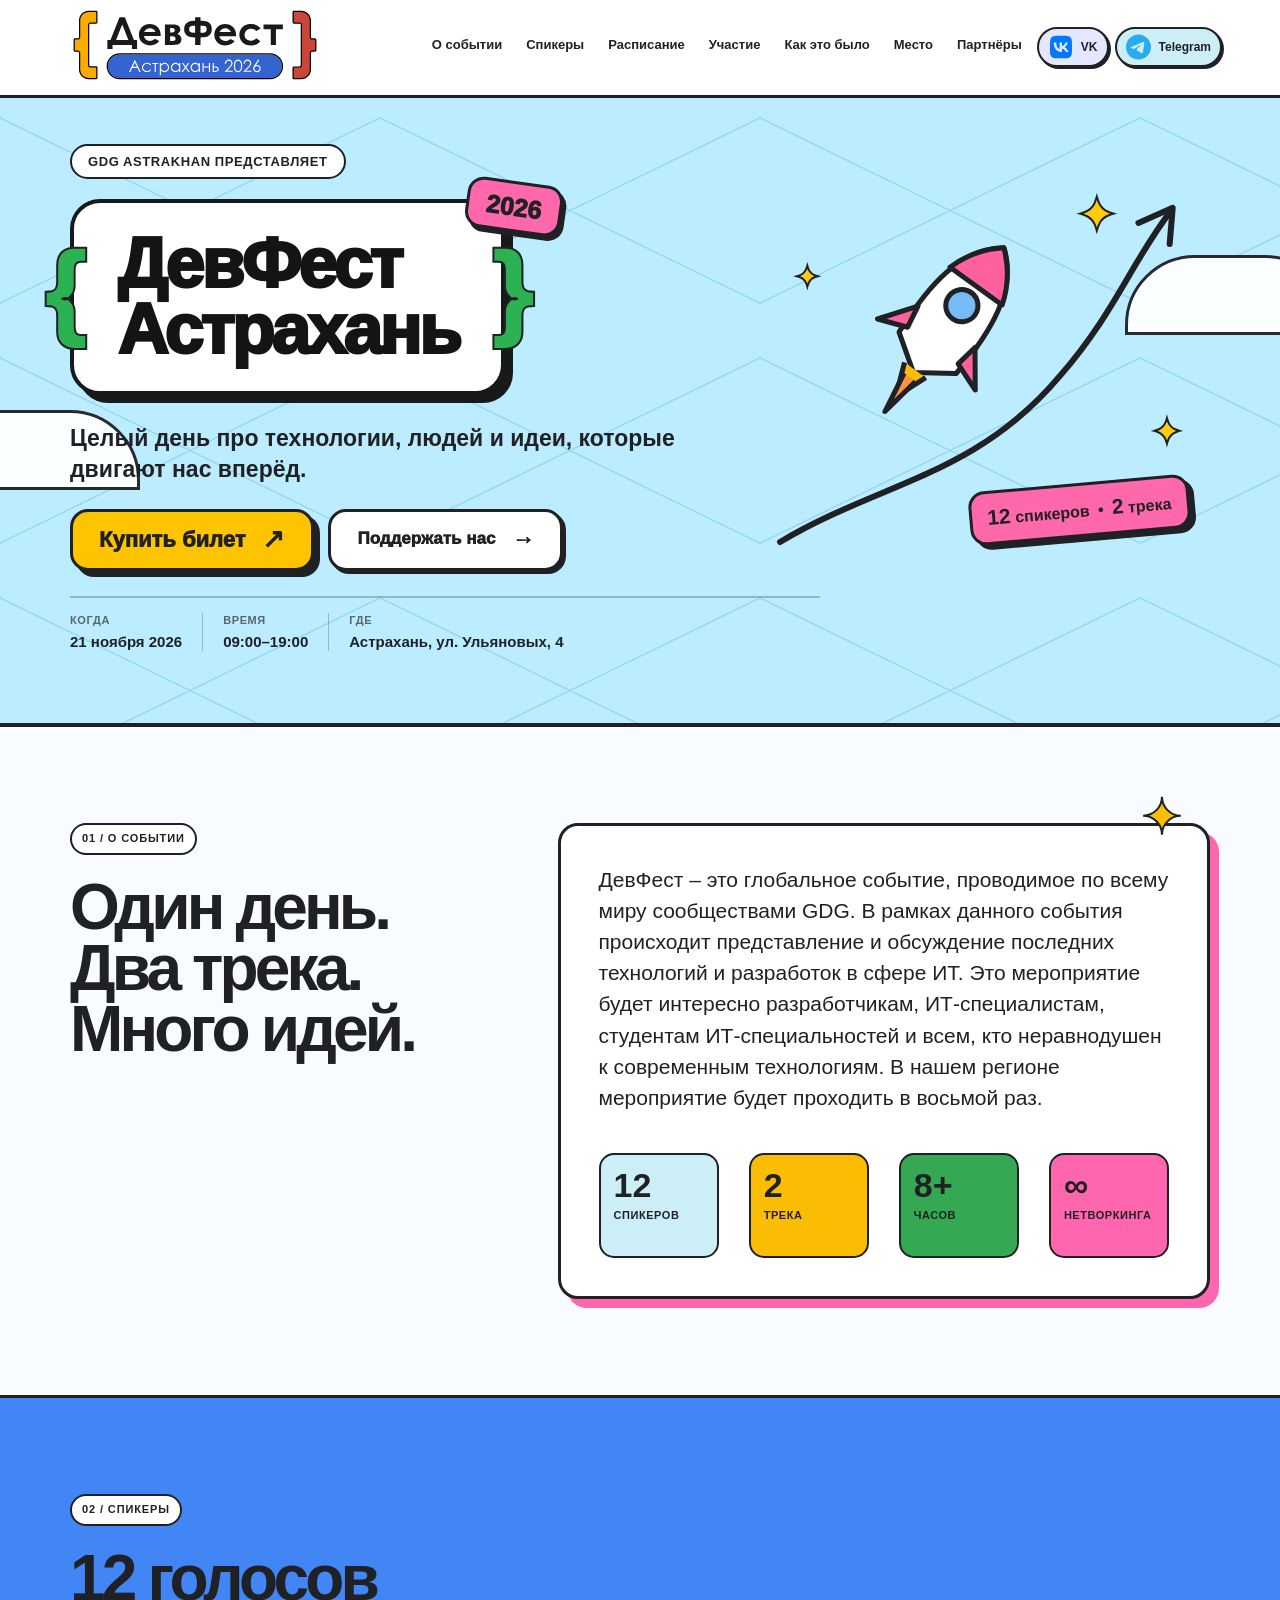
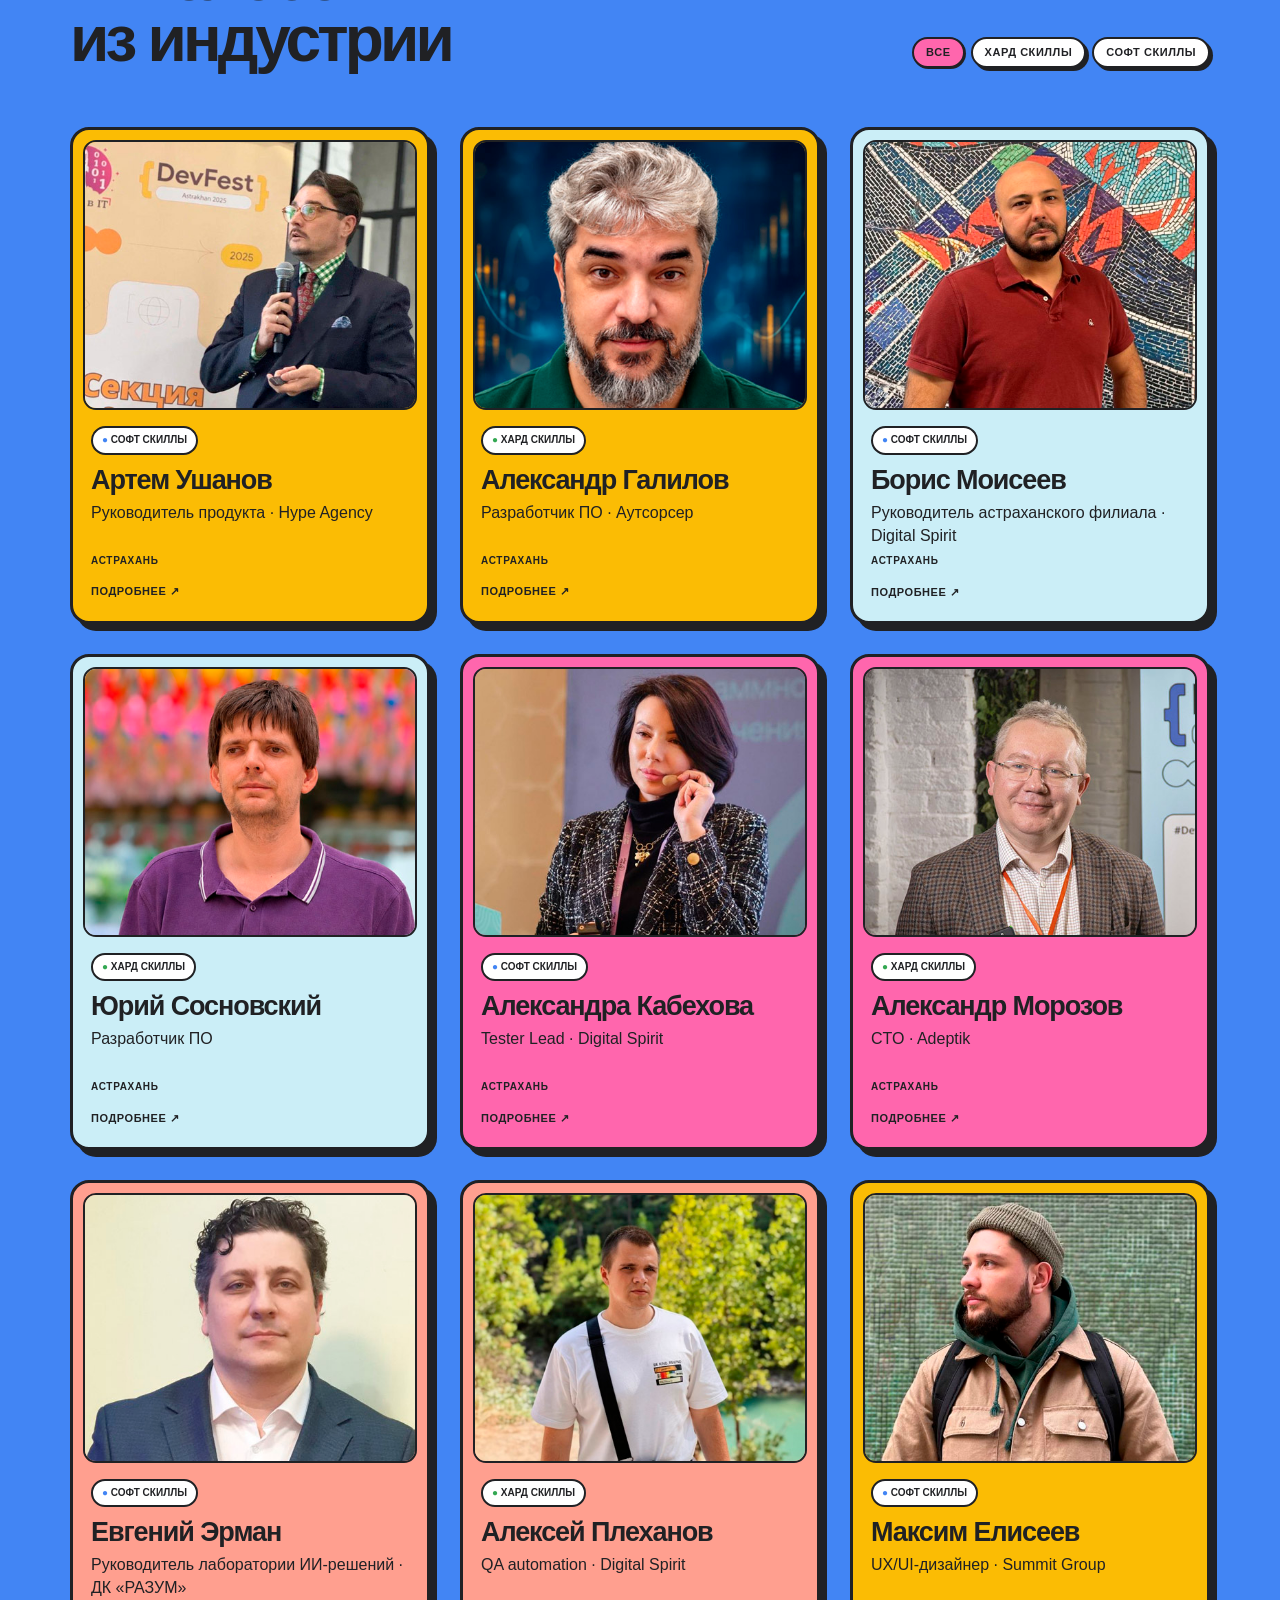
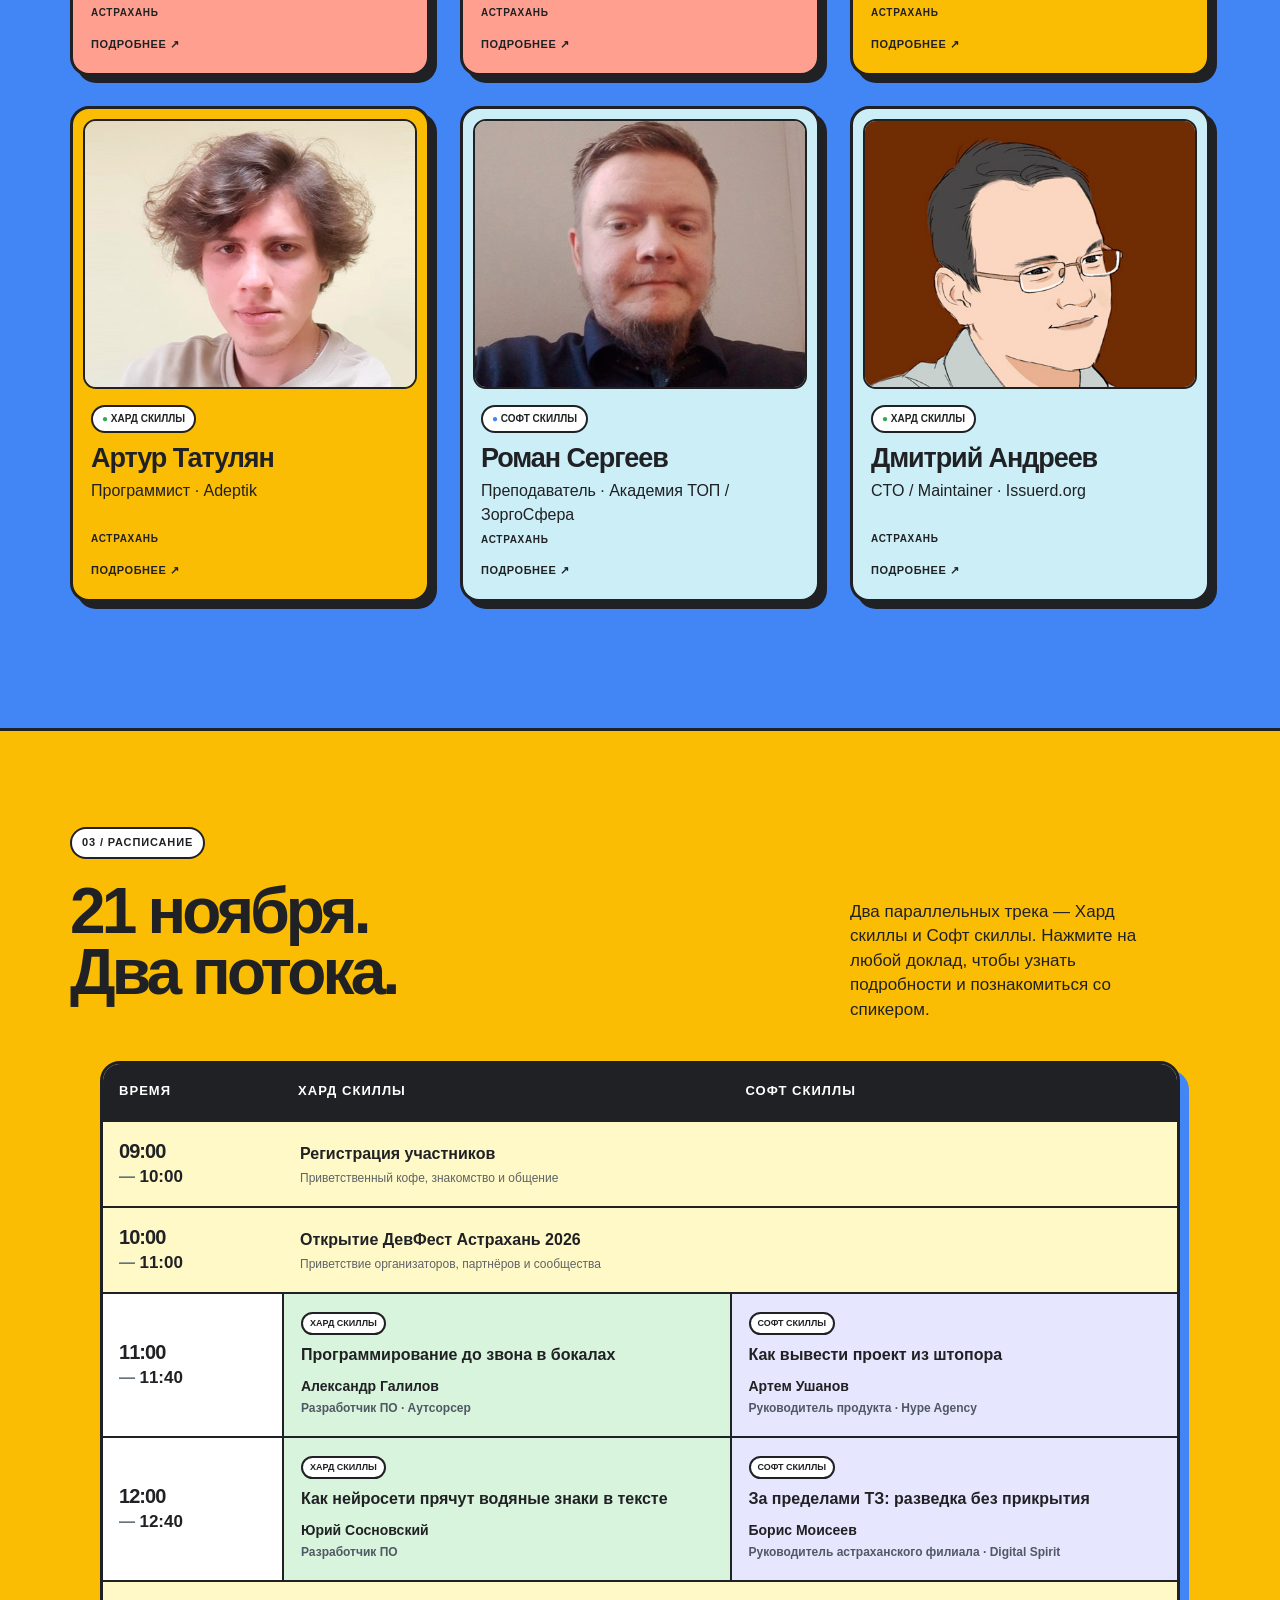
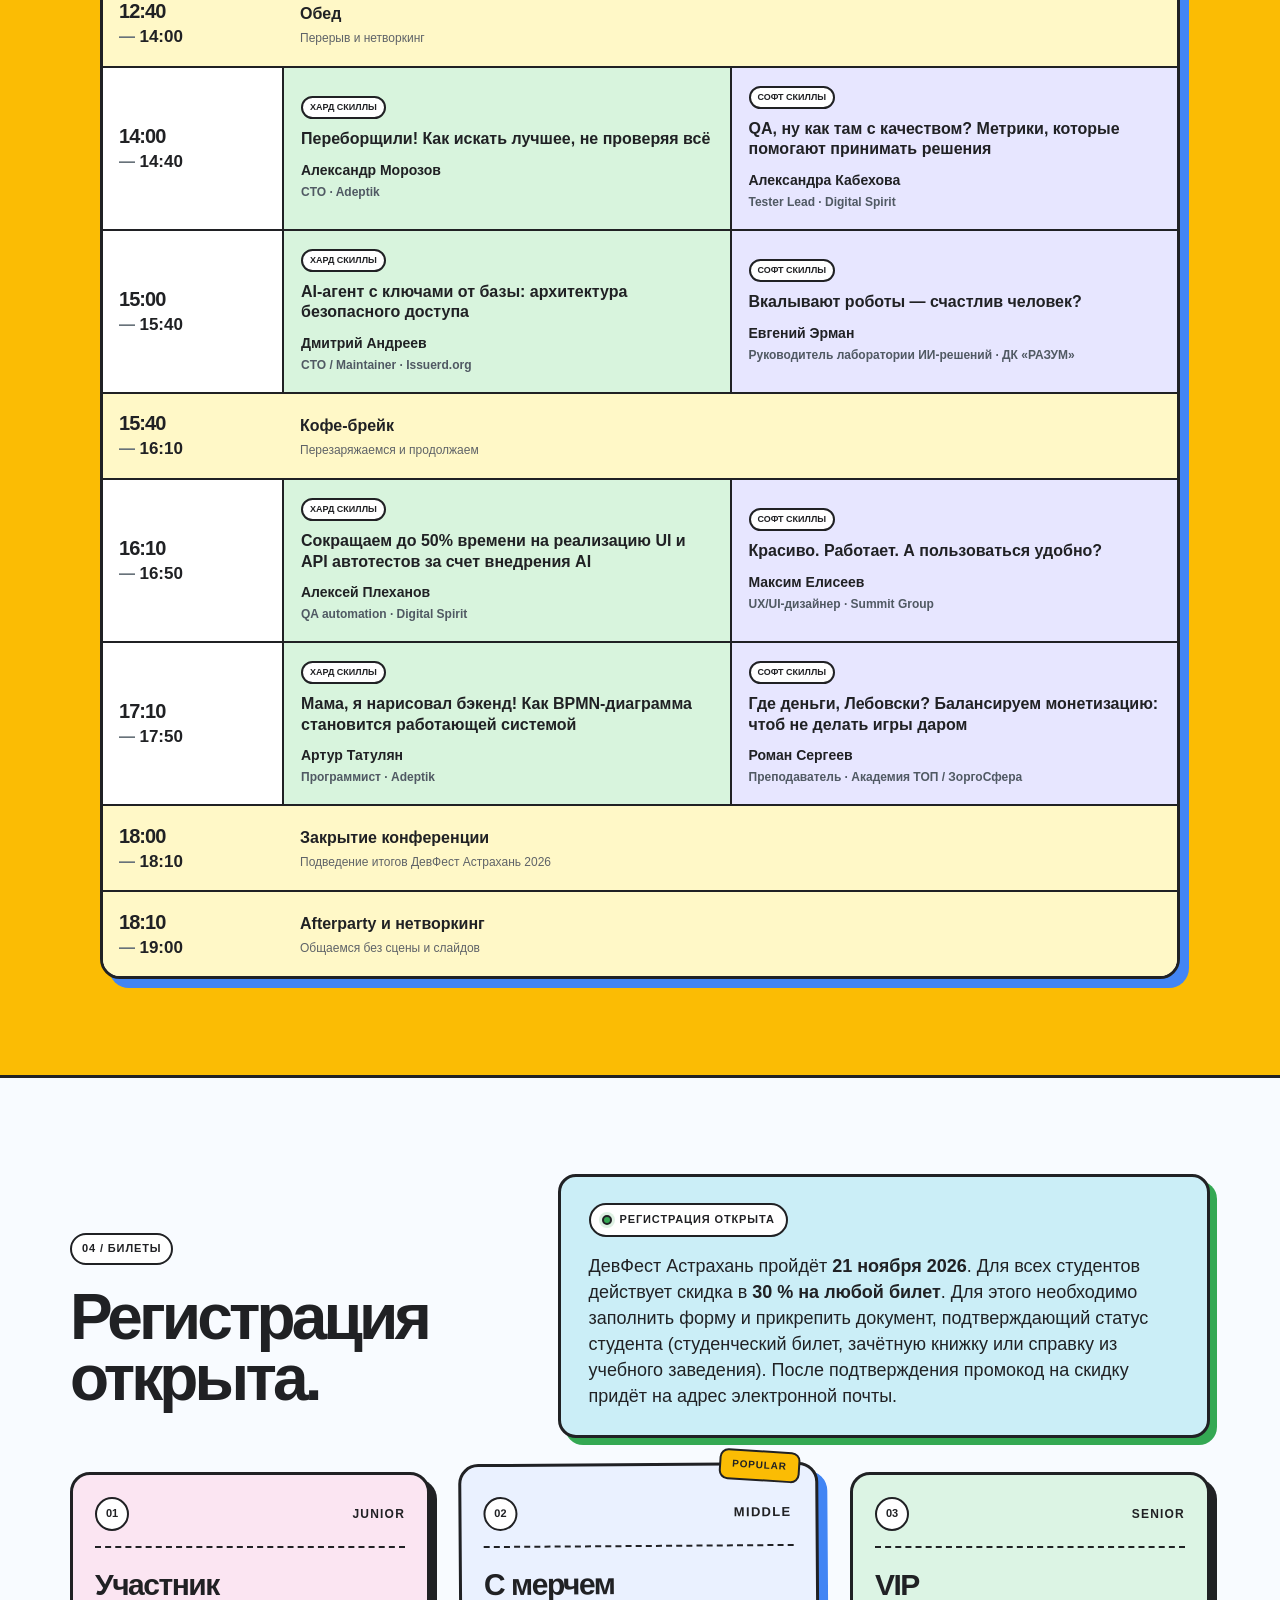
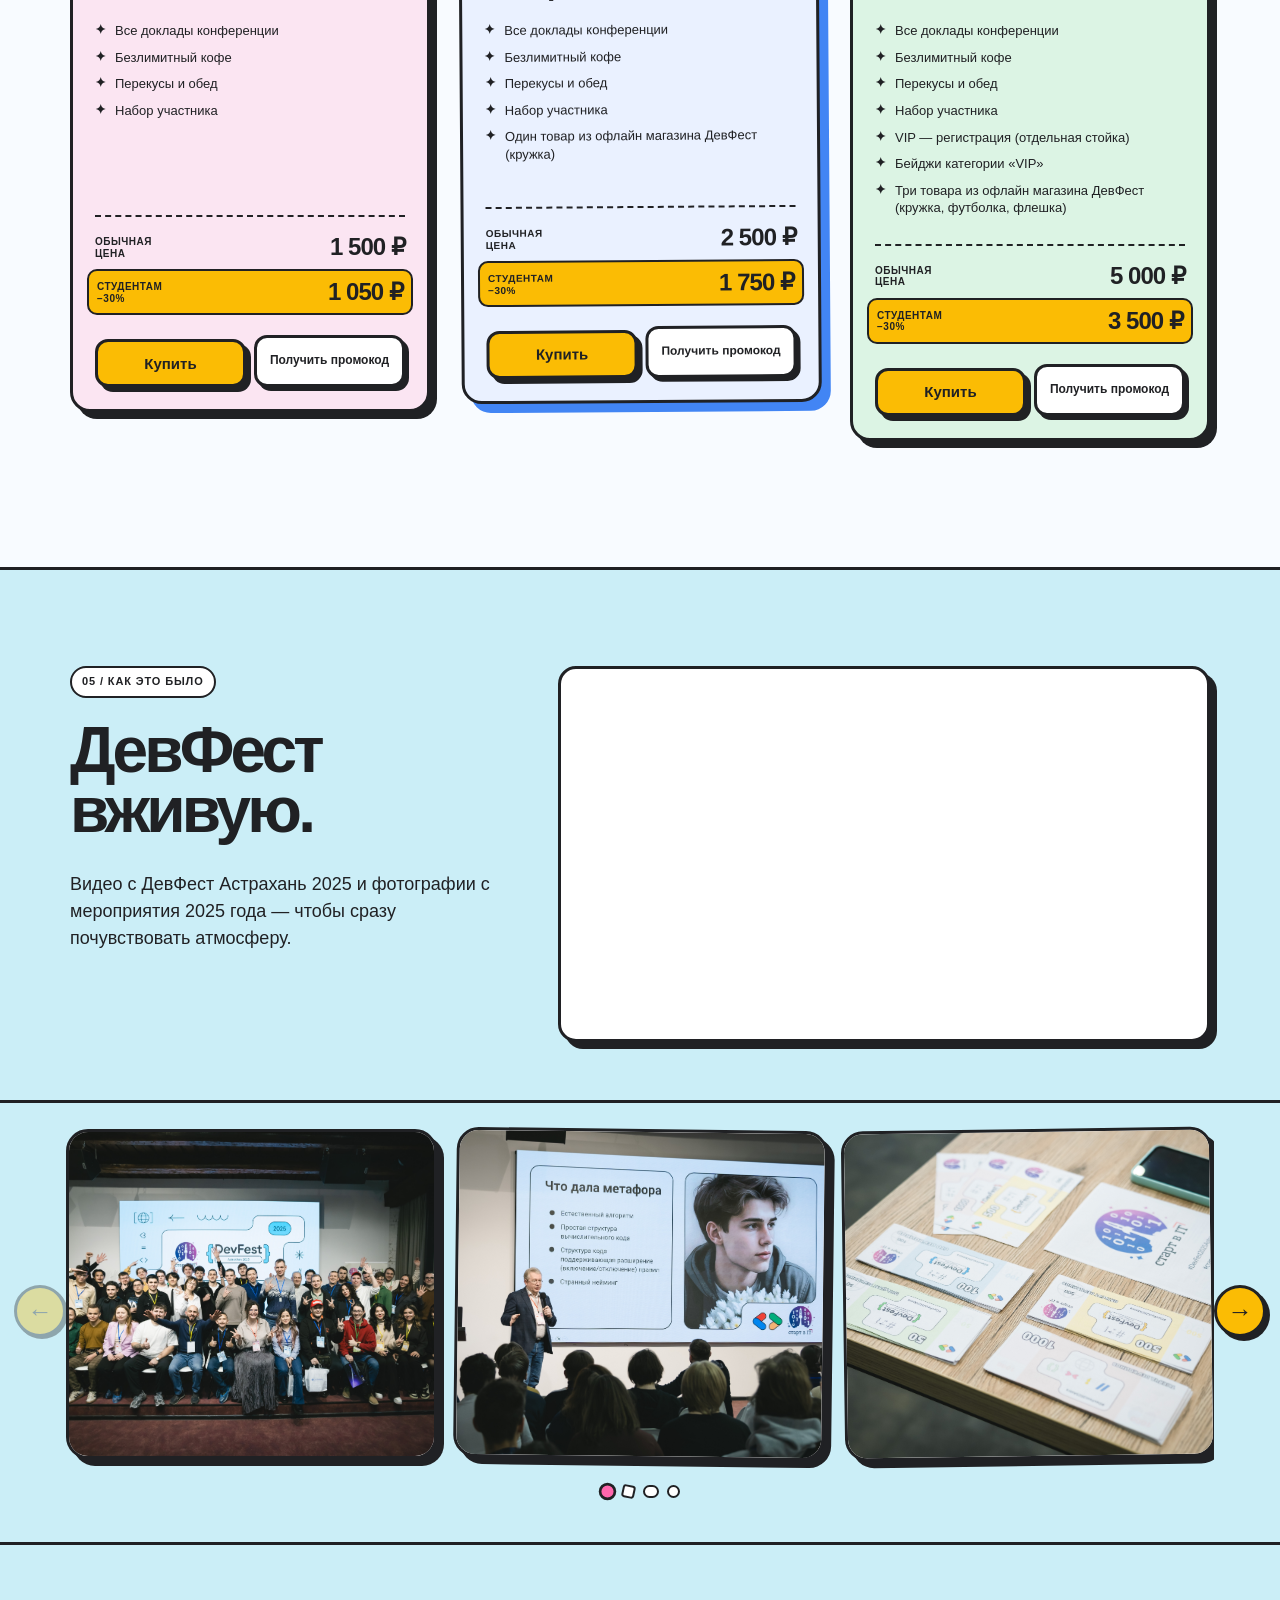
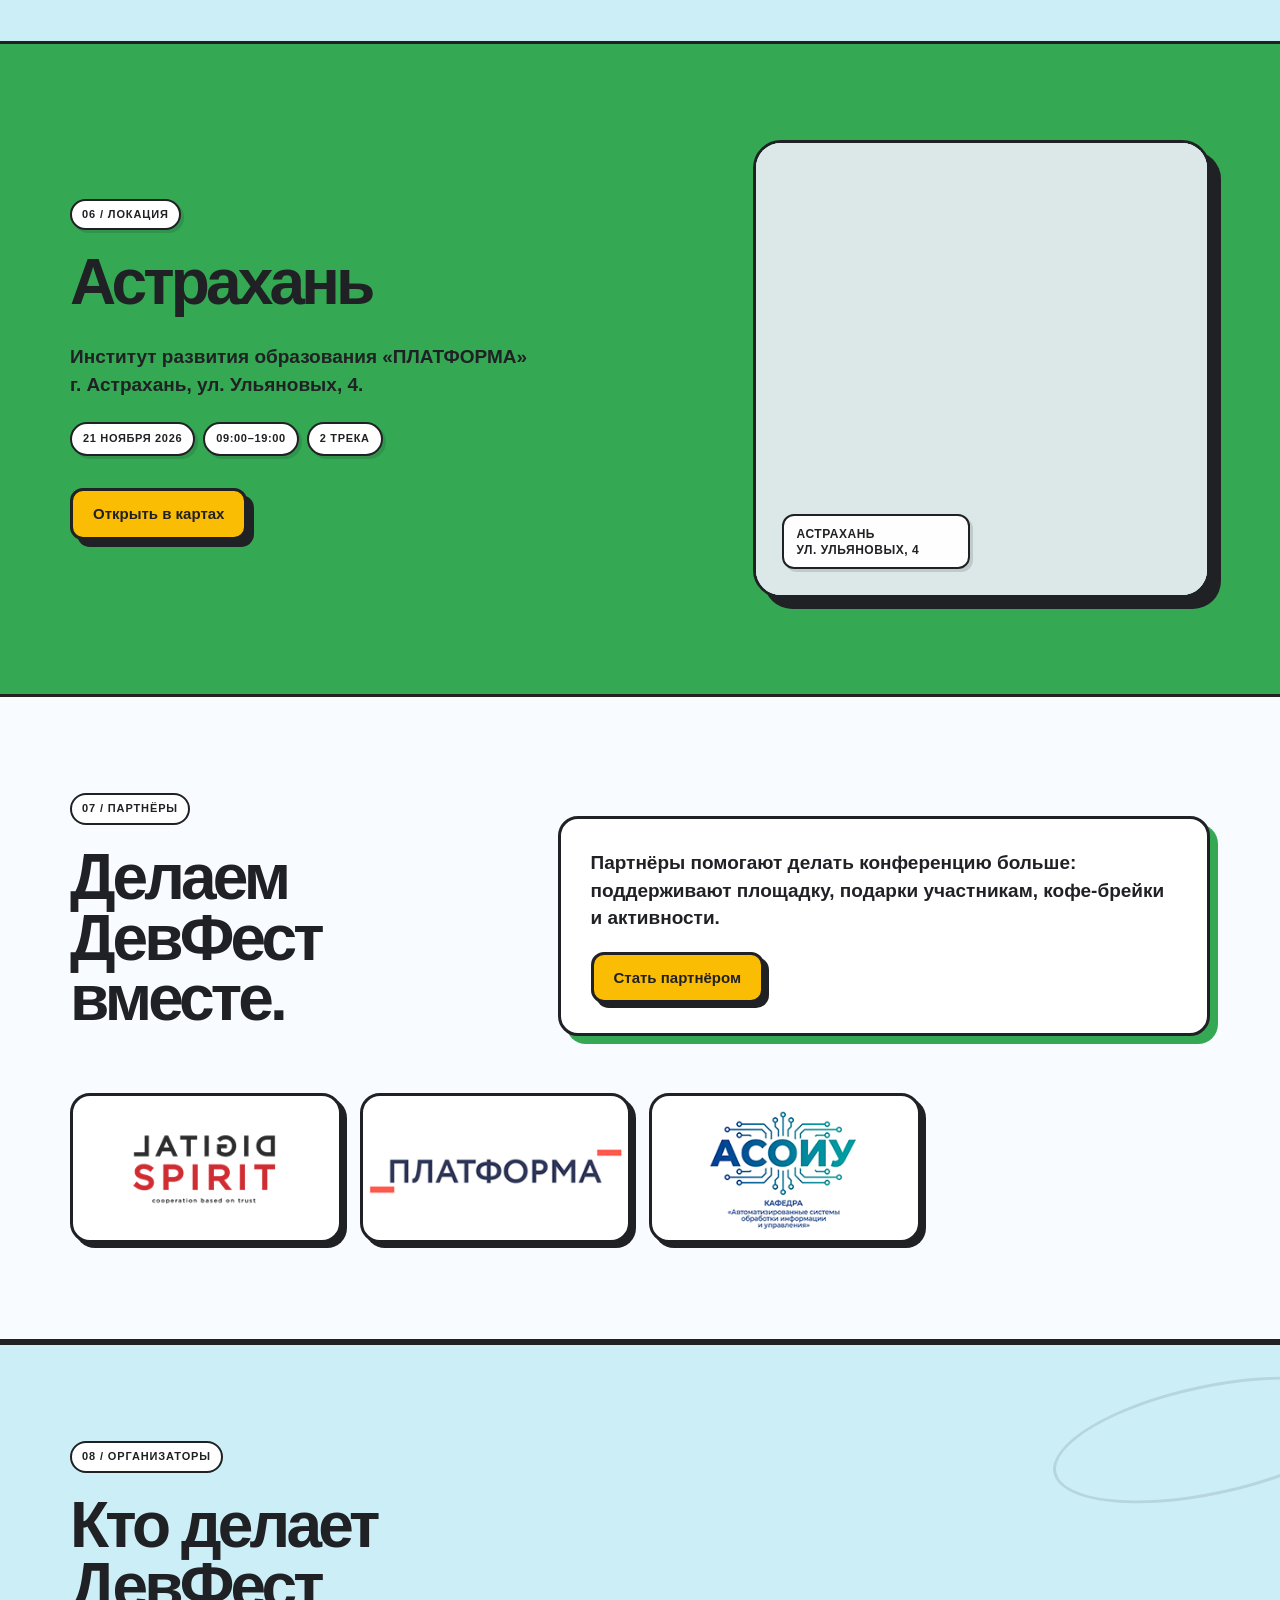
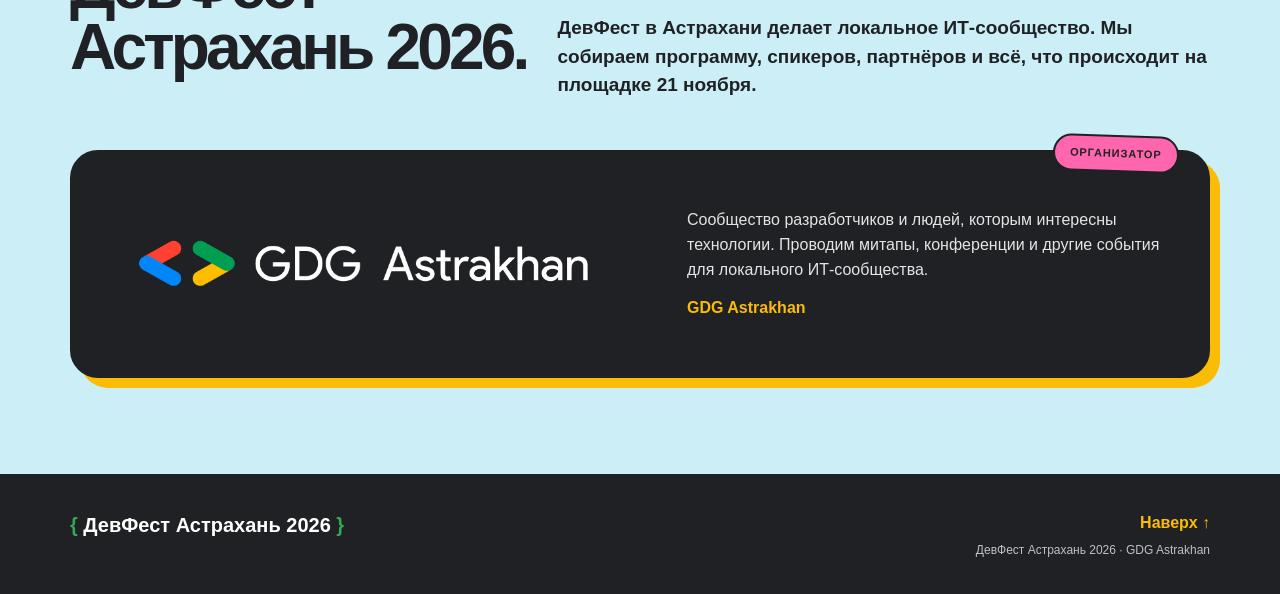
==== commit cac0aeba: "init" ====
--- a/index.html
+++ b/index.html
@@ -143,8 +143,8 @@
           <div class="col-md-5 text-md-right">
             <div aria-label="Фильтр спикеров" class="speaker-filters btn-group" role="group">
               <button class="btn active" data-filter="all">Все</button>
-              <button class="btn" data-filter="hard">Hard Skills</button>
-              <button class="btn" data-filter="soft">Soft Skills</button>
+              <button class="btn" data-filter="hard">Хард скиллы</button>
+              <button class="btn" data-filter="soft">Софт скиллы</button>
             </div>
           </div>
         </div>
@@ -153,7 +153,7 @@
             <article aria-label="Подробнее о докладе: Артем Ушанов — Как вывести проект из штопора" class="speaker-card" data-talk-id="ushanov" data-target="#talkModal" data-toggle="modal" role="button" tabindex="0">
               <div class="speaker-photo"><img alt="Артем Ушанов" loading="lazy" src="img/speakers/ushanov.jpg" />
               </div>
-              <span class="track track-soft">Soft Skills</span>
+              <span class="track track-soft">Софт скиллы</span>
               <h3>Артем Ушанов</h3>
               <p>Руководитель продукта · Hype Agency</p><small>Астрахань</small>
             </article>
@@ -162,7 +162,7 @@
             <article aria-label="Подробнее о докладе: Александр Галилов — Программирование до звона в бокалах" class="speaker-card" data-talk-id="galilov" data-target="#talkModal" data-toggle="modal" role="button" tabindex="0">
               <div class="speaker-photo"><img alt="Александр Галилов" loading="lazy" src="img/speakers/galilov.jpg" />
               </div>
-              <span class="track track-hard">Hard Skills</span>
+              <span class="track track-hard">Хард скиллы</span>
               <h3>Александр Галилов</h3>
               <p>Разработчик ПО · Аутсорсер</p><small>Астрахань</small>
             </article>
@@ -171,7 +171,7 @@
             <article aria-label="Подробнее о докладе: Борис Моисеев — За пределами ТЗ: разведка без прикрытия" class="speaker-card accent-blue" data-talk-id="moiseev" data-target="#talkModal" data-toggle="modal" role="button" tabindex="0">
               <div class="speaker-photo"><img alt="Борис Моисеев" loading="lazy" src="img/speakers/moiseev.jpg" />
               </div>
-              <span class="track track-soft">Soft Skills</span>
+              <span class="track track-soft">Софт скиллы</span>
               <h3>Борис Моисеев</h3>
               <p>Руководитель астраханского филиала · Digital Spirit</p><small>Астрахань</small>
             </article>
@@ -180,7 +180,7 @@
             <article aria-label="Подробнее о докладе: Юрий Сосновский — Как нейросети прячут водяные знаки в тексте" class="speaker-card accent-blue" data-talk-id="sosnovskiy" data-target="#talkModal" data-toggle="modal" role="button" tabindex="0">
               <div class="speaker-photo"><img alt="Юрий Сосновский" loading="lazy" src="img/speakers/sosnovskiy.jpg" />
               </div>
-              <span class="track track-hard">Hard Skills</span>
+              <span class="track track-hard">Хард скиллы</span>
               <h3>Юрий Сосновский</h3>
               <p>Разработчик ПО</p><small>Астрахань</small>
             </article>
@@ -189,7 +189,7 @@
             <article aria-label="Подробнее о докладе: Александра Кабехова — QA, ну как там с качеством? Метрики, которые помогают принимать решения" class="speaker-card accent-cream" data-talk-id="kabehova" data-target="#talkModal" data-toggle="modal" role="button" tabindex="0">
               <div class="speaker-photo"><img alt="Александра Кабехова" loading="lazy" src="img/speakers/kabehova.jpg" />
               </div>
-              <span class="track track-soft">Soft Skills</span>
+              <span class="track track-soft">Софт скиллы</span>
               <h3>Александра Кабехова</h3>
               <p>Tester Lead · Digital Spirit</p><small>Астрахань</small>
             </article>
@@ -198,7 +198,7 @@
             <article aria-label="Подробнее о докладе: Александр Морозов — Переборщили! Как искать лучшее, не проверяя всё" class="speaker-card accent-cream" data-talk-id="morozov" data-target="#talkModal" data-toggle="modal" role="button" tabindex="0">
               <div class="speaker-photo"><img alt="Александр Морозов" loading="lazy" src="img/speakers/morozov.jpg" />
               </div>
-              <span class="track track-hard">Hard Skills</span>
+              <span class="track track-hard">Хард скиллы</span>
               <h3>Александр Морозов</h3>
               <p>CTO · Adeptik</p><small>Астрахань</small>
             </article>
@@ -207,7 +207,7 @@
             <article aria-label="Подробнее о докладе: Евгений Эрман — Вкалывают роботы — счастлив человек?" class="speaker-card accent-orange" data-talk-id="erman" data-target="#talkModal" data-toggle="modal" role="button" tabindex="0">
               <div class="speaker-photo"><img alt="Евгений Эрман" loading="lazy" src="img/speakers/erman.jpg" />
               </div>
-              <span class="track track-soft">Soft Skills</span>
+              <span class="track track-soft">Софт скиллы</span>
               <h3>Евгений Эрман</h3>
               <p>Руководитель лаборатории ИИ-решений · ДК «РАЗУМ»</p><small>Астрахань</small>
             </article>
@@ -216,7 +216,7 @@
             <article aria-label="Подробнее о докладе: Алексей Плеханов — Сокращаем до 50% времени на реализацию UI и API автотестов за счет внедрения AI" class="speaker-card accent-orange" data-talk-id="plehanov" data-target="#talkModal" data-toggle="modal" role="button" tabindex="0">
               <div class="speaker-photo"><img alt="Алексей Плеханов" loading="lazy" src="img/speakers/pleganov.jpg" />
               </div>
-              <span class="track track-hard">Hard Skills</span>
+              <span class="track track-hard">Хард скиллы</span>
               <h3>Алексей Плеханов</h3>
               <p>QA automation · Digital Spirit</p><small>Астрахань</small>
             </article>
@@ -225,7 +225,7 @@
             <article aria-label="Подробнее о докладе: Максим Елисеев — Красиво. Работает. А пользоваться удобно?" class="speaker-card" data-talk-id="eliseev" data-target="#talkModal" data-toggle="modal" role="button" tabindex="0">
               <div class="speaker-photo"><img alt="Максим Елисеев" loading="lazy" src="img/speakers/eliseev.jpg" />
               </div>
-              <span class="track track-soft">Soft Skills</span>
+              <span class="track track-soft">Софт скиллы</span>
               <h3>Максим Елисеев</h3>
               <p>UX/UI-дизайнер · Summit Group</p><small>Астрахань</small>
             </article>
@@ -234,7 +234,7 @@
             <article aria-label="Подробнее о докладе: Артур Татулян — Мама, я нарисовал бэкенд! Как BPMN-диаграмма становится работающей системой" class="speaker-card" data-talk-id="tatulyan" data-target="#talkModal" data-toggle="modal" role="button" tabindex="0">
               <div class="speaker-photo"><img alt="Артур Татулян" loading="lazy" src="img/speakers/tatulyan.jpg" />
               </div>
-              <span class="track track-hard">Hard Skills</span>
+              <span class="track track-hard">Хард скиллы</span>
               <h3>Артур Татулян</h3>
               <p>Программист · Adeptik</p><small>Астрахань</small>
             </article>
@@ -243,7 +243,7 @@
             <article aria-label="Подробнее о докладе: Роман Сергеев — Где деньги, Лебовски? Балансируем монетизацию: чтоб не делать игры даром" class="speaker-card accent-blue" data-talk-id="sergeev" data-target="#talkModal" data-toggle="modal" role="button" tabindex="0">
               <div class="speaker-photo"><img alt="Роман Сергеев" loading="lazy" src="img/speakers/sergeev.jpg" />
               </div>
-              <span class="track track-soft">Soft Skills</span>
+              <span class="track track-soft">Софт скиллы</span>
               <h3>Роман Сергеев</h3>
               <p>Преподаватель · Академия ТОП / ЗоргоСфера</p><small>Астрахань</small>
             </article>
@@ -252,7 +252,7 @@
             <article aria-label="Подробнее о докладе: Дмитрий Андреев — AI-агент с ключами от базы: архитектура безопасного доступа" class="speaker-card accent-blue" data-talk-id="andreev" data-target="#talkModal" data-toggle="modal" role="button" tabindex="0">
               <div class="speaker-photo"><img alt="Дмитрий Андреев" loading="lazy" src="img/speakers/andreev.jpg" />
               </div>
-              <span class="track track-hard">Hard Skills</span>
+              <span class="track track-hard">Хард скиллы</span>
               <h3>Дмитрий Андреев</h3>
               <p>CTO / Maintainer · Issuerd.org</p><small>Астрахань</small>
             </article>
@@ -268,14 +268,14 @@
             <h2 class="section-title">21 ноября.<br/>Два потока.</h2>
           </div>
           <div class="col-md-4">
-            <p class="schedule-intro">Два параллельных трека — Hard Skills и Soft Skills. Нажмите на любой доклад, чтобы узнать подробности и познакомиться со спикером.</p>
-          </div>
-        </div>
-        <div aria-label="Программа DevFest 2026: параллельные треки Hard Skills и Soft Skills" class="schedule-board">
+            <p class="schedule-intro">Два параллельных трека — Хард скиллы и Софт скиллы. Нажмите на любой доклад, чтобы узнать подробности и познакомиться со спикером.</p>
+          </div>
+        </div>
+        <div aria-label="Программа DevFest 2026: параллельные треки Хард скиллы и Софт скиллы" class="schedule-board">
           <div class="schedule-head row hidden-xs">
             <div class="col-sm-2">Время</div>
-            <div class="col-sm-5">Hard Skills</div>
-            <div class="col-sm-5">Soft Skills</div>
+            <div class="col-sm-5">Хард скиллы</div>
+            <div class="col-sm-5">Софт скиллы</div>
           </div>
           <div class="schedule-row shared row">
             <div class="col-sm-2 time"><span class="schedule-time-start">09:00</span><span class="schedule-time-end">10:00</span></div>
@@ -287,23 +287,23 @@
           </div>
           <div class="schedule-row row talks-row" data-end="11:40" data-start="11:00">
             <div class="col-sm-2 time"><span class="schedule-time-start">11:00</span><span class="schedule-time-end">11:40</span></div>
-            <div aria-label="Hard Skills. 11:00 — 11:40. Александр Галилов. Программирование до звона в бокалах. Подробнее о докладе" class="col-sm-5 slot hard" data-talk-id="galilov" data-target="#talkModal" data-toggle="modal" role="button" tabindex="0">
-              <div class="schedule-slot-top"><em>Hard</em></div>
+            <div aria-label="Хард скиллы. 11:00 — 11:40. Александр Галилов. Программирование до звона в бокалах. Подробнее о докладе" class="col-sm-5 slot hard" data-talk-id="galilov" data-target="#talkModal" data-toggle="modal" role="button" tabindex="0">
+              <div class="schedule-slot-top"><em>Хард</em></div>
               <b class="slot-title">Программирование до звона в бокалах</b><span class="slot-speaker">Александр Галилов</span><span class="slot-role"></span>
             </div>
-            <div aria-label="Soft Skills. 11:00 — 11:40. Артем Ушанов. Как вывести проект из штопора. Подробнее о докладе" class="col-sm-5 slot soft" data-talk-id="ushanov" data-target="#talkModal" data-toggle="modal" role="button" tabindex="0">
-              <div class="schedule-slot-top"><em>Soft</em></div>
+            <div aria-label="Софт скиллы. 11:00 — 11:40. Артем Ушанов. Как вывести проект из штопора. Подробнее о докладе" class="col-sm-5 slot soft" data-talk-id="ushanov" data-target="#talkModal" data-toggle="modal" role="button" tabindex="0">
+              <div class="schedule-slot-top"><em>Софт</em></div>
               <b class="slot-title">Как вывести проект из штопора</b><span class="slot-speaker">Артем Ушанов</span><span class="slot-role"></span>
             </div>
           </div>
           <div class="schedule-row row talks-row" data-end="12:40" data-start="12:00">
             <div class="col-sm-2 time"><span class="schedule-time-start">12:00</span><span class="schedule-time-end">12:40</span></div>
-            <div aria-label="Hard Skills. 12:00 — 12:40. Юрий Сосновский. Как нейросети прячут водяные знаки в тексте. Подробнее о докладе" class="col-sm-5 slot hard" data-talk-id="sosnovskiy" data-target="#talkModal" data-toggle="modal" role="button" tabindex="0">
-              <div class="schedule-slot-top"><em>Hard</em></div>
+            <div aria-label="Хард скиллы. 12:00 — 12:40. Юрий Сосновский. Как нейросети прячут водяные знаки в тексте. Подробнее о докладе" class="col-sm-5 slot hard" data-talk-id="sosnovskiy" data-target="#talkModal" data-toggle="modal" role="button" tabindex="0">
+              <div class="schedule-slot-top"><em>Хард</em></div>
               <b class="slot-title">Как нейросети прячут водяные знаки в тексте</b><span class="slot-speaker">Юрий Сосновский</span><span class="slot-role"></span>
             </div>
-            <div aria-label="Soft Skills. 12:00 — 12:40. Борис Моисеев. За пределами ТЗ: разведка без прикрытия. Подробнее о докладе" class="col-sm-5 slot soft" data-talk-id="moiseev" data-target="#talkModal" data-toggle="modal" role="button" tabindex="0">
-              <div class="schedule-slot-top"><em>Soft</em></div>
+            <div aria-label="Софт скиллы. 12:00 — 12:40. Борис Моисеев. За пределами ТЗ: разведка без прикрытия. Подробнее о докладе" class="col-sm-5 slot soft" data-talk-id="moiseev" data-target="#talkModal" data-toggle="modal" role="button" tabindex="0">
+              <div class="schedule-slot-top"><em>Софт</em></div>
               <b class="slot-title">За пределами ТЗ: разведка без прикрытия</b><span class="slot-speaker">Борис Моисеев</span><span class="slot-role"></span>
             </div>
           </div>
@@ -313,23 +313,23 @@
           </div>
           <div class="schedule-row row talks-row" data-end="14:40" data-start="14:00">
             <div class="col-sm-2 time"><span class="schedule-time-start">14:00</span><span class="schedule-time-end">14:40</span></div>
-            <div aria-label="Hard Skills. 14:00 — 14:40. Александр Морозов. Переборщили! Как искать лучшее, не проверяя всё. Подробнее о докладе" class="col-sm-5 slot hard" data-talk-id="morozov" data-target="#talkModal" data-toggle="modal" role="button" tabindex="0">
-              <div class="schedule-slot-top"><em>Hard</em></div>
+            <div aria-label="Хард скиллы. 14:00 — 14:40. Александр Морозов. Переборщили! Как искать лучшее, не проверяя всё. Подробнее о докладе" class="col-sm-5 slot hard" data-talk-id="morozov" data-target="#talkModal" data-toggle="modal" role="button" tabindex="0">
+              <div class="schedule-slot-top"><em>Хард</em></div>
               <b class="slot-title">Переборщили! Как искать лучшее, не проверяя всё</b><span class="slot-speaker">Александр Морозов</span><span class="slot-role"></span>
             </div>
-            <div aria-label="Soft Skills. 14:00 — 14:40. Александра Кабехова. QA, ну как там с качеством? Метрики, которые помогают принимать решения. Подробнее о докладе" class="col-sm-5 slot soft" data-talk-id="kabehova" data-target="#talkModal" data-toggle="modal" role="button" tabindex="0">
-              <div class="schedule-slot-top"><em>Soft</em></div>
+            <div aria-label="Софт скиллы. 14:00 — 14:40. Александра Кабехова. QA, ну как там с качеством? Метрики, которые помогают принимать решения. Подробнее о докладе" class="col-sm-5 slot soft" data-talk-id="kabehova" data-target="#talkModal" data-toggle="modal" role="button" tabindex="0">
+              <div class="schedule-slot-top"><em>Софт</em></div>
               <b class="slot-title">QA, ну как там с качеством? Метрики, которые помогают принимать решения</b><span class="slot-speaker">Александра Кабехова</span><span class="slot-role"></span>
             </div>
           </div>
           <div class="schedule-row row talks-row" data-end="15:40" data-start="15:00">
             <div class="col-sm-2 time"><span class="schedule-time-start">15:00</span><span class="schedule-time-end">15:40</span></div>
-            <div aria-label="Hard Skills. 15:00 — 15:40. Алексей Плеханов. Сокращаем до 50% времени на реализацию UI и API автотестов за счет внедрения AI. Подробнее о докладе" class="col-sm-5 slot hard" data-talk-id="plehanov" data-target="#talkModal" data-toggle="modal" role="button" tabindex="0">
-              <div class="schedule-slot-top"><em>Hard</em></div>
-              <b class="slot-title">Сокращаем до 50% времени на реализацию UI и API автотестов за счет внедрения AI</b><span class="slot-speaker">Алексей Плеханов</span><span class="slot-role"></span>
-            </div>
-            <div aria-label="Soft Skills. 15:00 — 15:40. Евгений Эрман. Вкалывают роботы — счастлив человек?. Подробнее о докладе" class="col-sm-5 slot soft" data-talk-id="erman" data-target="#talkModal" data-toggle="modal" role="button" tabindex="0">
-              <div class="schedule-slot-top"><em>Soft</em></div>
+            <div aria-label="Хард скиллы. 15:00 — 15:40. Дмитрий Андреев. AI-агент с ключами от базы: архитектура безопасного доступа. Подробнее о докладе" class="col-sm-5 slot hard" data-talk-id="andreev" data-target="#talkModal" data-toggle="modal" role="button" tabindex="0">
+              <div class="schedule-slot-top"><em>Хард</em></div>
+              <b class="slot-title">AI-агент с ключами от базы: архитектура безопасного доступа</b><span class="slot-speaker">Дмитрий Андреев</span><span class="slot-role"></span>
+            </div>
+            <div aria-label="Софт скиллы. 15:00 — 15:40. Евгений Эрман. Вкалывают роботы — счастлив человек?. Подробнее о докладе" class="col-sm-5 slot soft" data-talk-id="erman" data-target="#talkModal" data-toggle="modal" role="button" tabindex="0">
+              <div class="schedule-slot-top"><em>Софт</em></div>
               <b class="slot-title">Вкалывают роботы — счастлив человек?</b><span class="slot-speaker">Евгений Эрман</span><span class="slot-role"></span>
             </div>
           </div>
@@ -339,23 +339,23 @@
           </div>
           <div class="schedule-row row talks-row" data-end="16:50" data-start="16:10">
             <div class="col-sm-2 time"><span class="schedule-time-start">16:10</span><span class="schedule-time-end">16:50</span></div>
-            <div aria-label="Hard Skills. 16:10 — 16:50. Артур Татулян. Мама, я нарисовал бэкенд! Как BPMN-диаграмма становится работающей системой. Подробнее о докладе" class="col-sm-5 slot hard" data-talk-id="tatulyan" data-target="#talkModal" data-toggle="modal" role="button" tabindex="0">
-              <div class="schedule-slot-top"><em>Hard</em></div>
-              <b class="slot-title">Мама, я нарисовал бэкенд! Как BPMN-диаграмма становится работающей системой</b><span class="slot-speaker">Артур Татулян</span><span class="slot-role"></span>
-            </div>
-            <div aria-label="Soft Skills. 16:10 — 16:50. Максим Елисеев. Красиво. Работает. А пользоваться удобно?. Подробнее о докладе" class="col-sm-5 slot soft" data-talk-id="eliseev" data-target="#talkModal" data-toggle="modal" role="button" tabindex="0">
-              <div class="schedule-slot-top"><em>Soft</em></div>
+            <div aria-label="Хард скиллы. 16:10 — 16:50. Алексей Плеханов. Сокращаем до 50% времени на реализацию UI и API автотестов за счет внедрения AI. Подробнее о докладе" class="col-sm-5 slot hard" data-talk-id="plehanov" data-target="#talkModal" data-toggle="modal" role="button" tabindex="0">
+              <div class="schedule-slot-top"><em>Хард</em></div>
+              <b class="slot-title">Сокращаем до 50% времени на реализацию UI и API автотестов за счет внедрения AI</b><span class="slot-speaker">Алексей Плеханов</span><span class="slot-role"></span>
+            </div>
+            <div aria-label="Софт скиллы. 16:10 — 16:50. Максим Елисеев. Красиво. Работает. А пользоваться удобно?. Подробнее о докладе" class="col-sm-5 slot soft" data-talk-id="eliseev" data-target="#talkModal" data-toggle="modal" role="button" tabindex="0">
+              <div class="schedule-slot-top"><em>Софт</em></div>
               <b class="slot-title">Красиво. Работает. А пользоваться удобно?</b><span class="slot-speaker">Максим Елисеев</span><span class="slot-role"></span>
             </div>
           </div>
           <div class="schedule-row row talks-row" data-end="17:50" data-start="17:10">
             <div class="col-sm-2 time"><span class="schedule-time-start">17:10</span><span class="schedule-time-end">17:50</span></div>
-            <div aria-label="Hard Skills. 17:10 — 17:50. Дмитрий Андреев. AI-агент с ключами от базы: архитектура безопасного доступа. Подробнее о докладе" class="col-sm-5 slot hard" data-talk-id="andreev" data-target="#talkModal" data-toggle="modal" role="button" tabindex="0">
-              <div class="schedule-slot-top"><em>Hard</em></div>
-              <b class="slot-title">AI-агент с ключами от базы: архитектура безопасного доступа</b><span class="slot-speaker">Дмитрий Андреев</span><span class="slot-role"></span>
-            </div>
-            <div aria-label="Soft Skills. 17:10 — 17:50. Роман Сергеев. Где деньги, Лебовски? Балансируем монетизацию: чтоб не делать игры даром. Подробнее о докладе" class="col-sm-5 slot soft" data-talk-id="sergeev" data-target="#talkModal" data-toggle="modal" role="button" tabindex="0">
-              <div class="schedule-slot-top"><em>Soft</em></div>
+            <div aria-label="Хард скиллы. 17:10 — 17:50. Артур Татулян. Мама, я нарисовал бэкенд! Как BPMN-диаграмма становится работающей системой. Подробнее о докладе" class="col-sm-5 slot hard" data-talk-id="tatulyan" data-target="#talkModal" data-toggle="modal" role="button" tabindex="0">
+              <div class="schedule-slot-top"><em>Хард</em></div>
+              <b class="slot-title">Мама, я нарисовал бэкенд! Как BPMN-диаграмма становится работающей системой</b><span class="slot-speaker">Артур Татулян</span><span class="slot-role"></span>
+            </div>
+            <div aria-label="Софт скиллы. 17:10 — 17:50. Роман Сергеев. Где деньги, Лебовски? Балансируем монетизацию: чтоб не делать игры даром. Подробнее о докладе" class="col-sm-5 slot soft" data-talk-id="sergeev" data-target="#talkModal" data-toggle="modal" role="button" tabindex="0">
+              <div class="schedule-slot-top"><em>Софт</em></div>
               <b class="slot-title">Где деньги, Лебовски? Балансируем монетизацию: чтоб не делать игры даром</b><span class="slot-speaker">Роман Сергеев</span><span class="slot-role"></span>
             </div>
           </div>
@@ -589,7 +589,7 @@
       <div class="modal-content">
         <div class="modal-header talk-modal-heading">
 
-          <div class="talk-modal-header-meta"><span class="talk-modal-track" id="talkTrack">Hard Skills</span><span class="talk-modal-time" id="talkModalTime"></span></div>
+          <div class="talk-modal-header-meta"><span class="talk-modal-track" id="talkTrack">Хард скиллы</span><span class="talk-modal-time" id="talkModalTime"></span></div>
           <button aria-label="Закрыть" class="close" data-dismiss="modal" type="button"><span aria-hidden="true">×</span></button>
         </div>
         <div class="modal-body">
